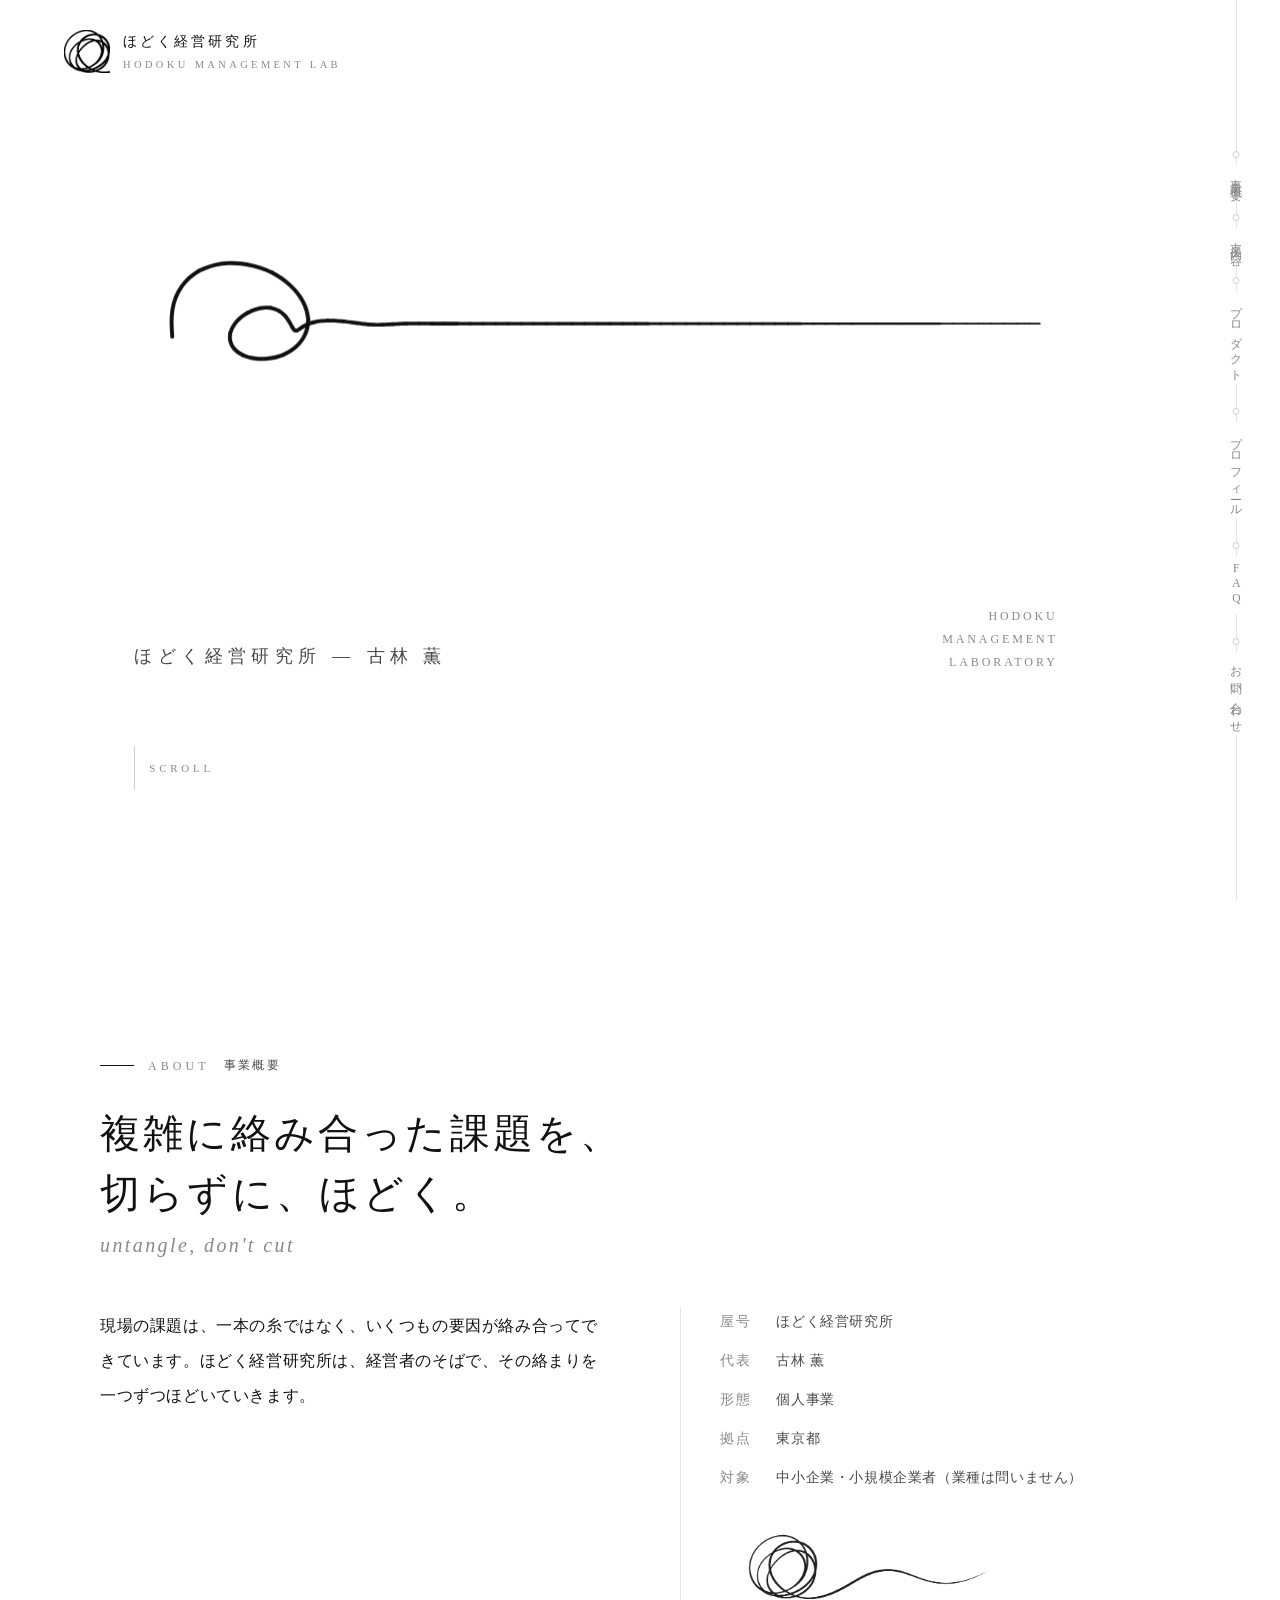
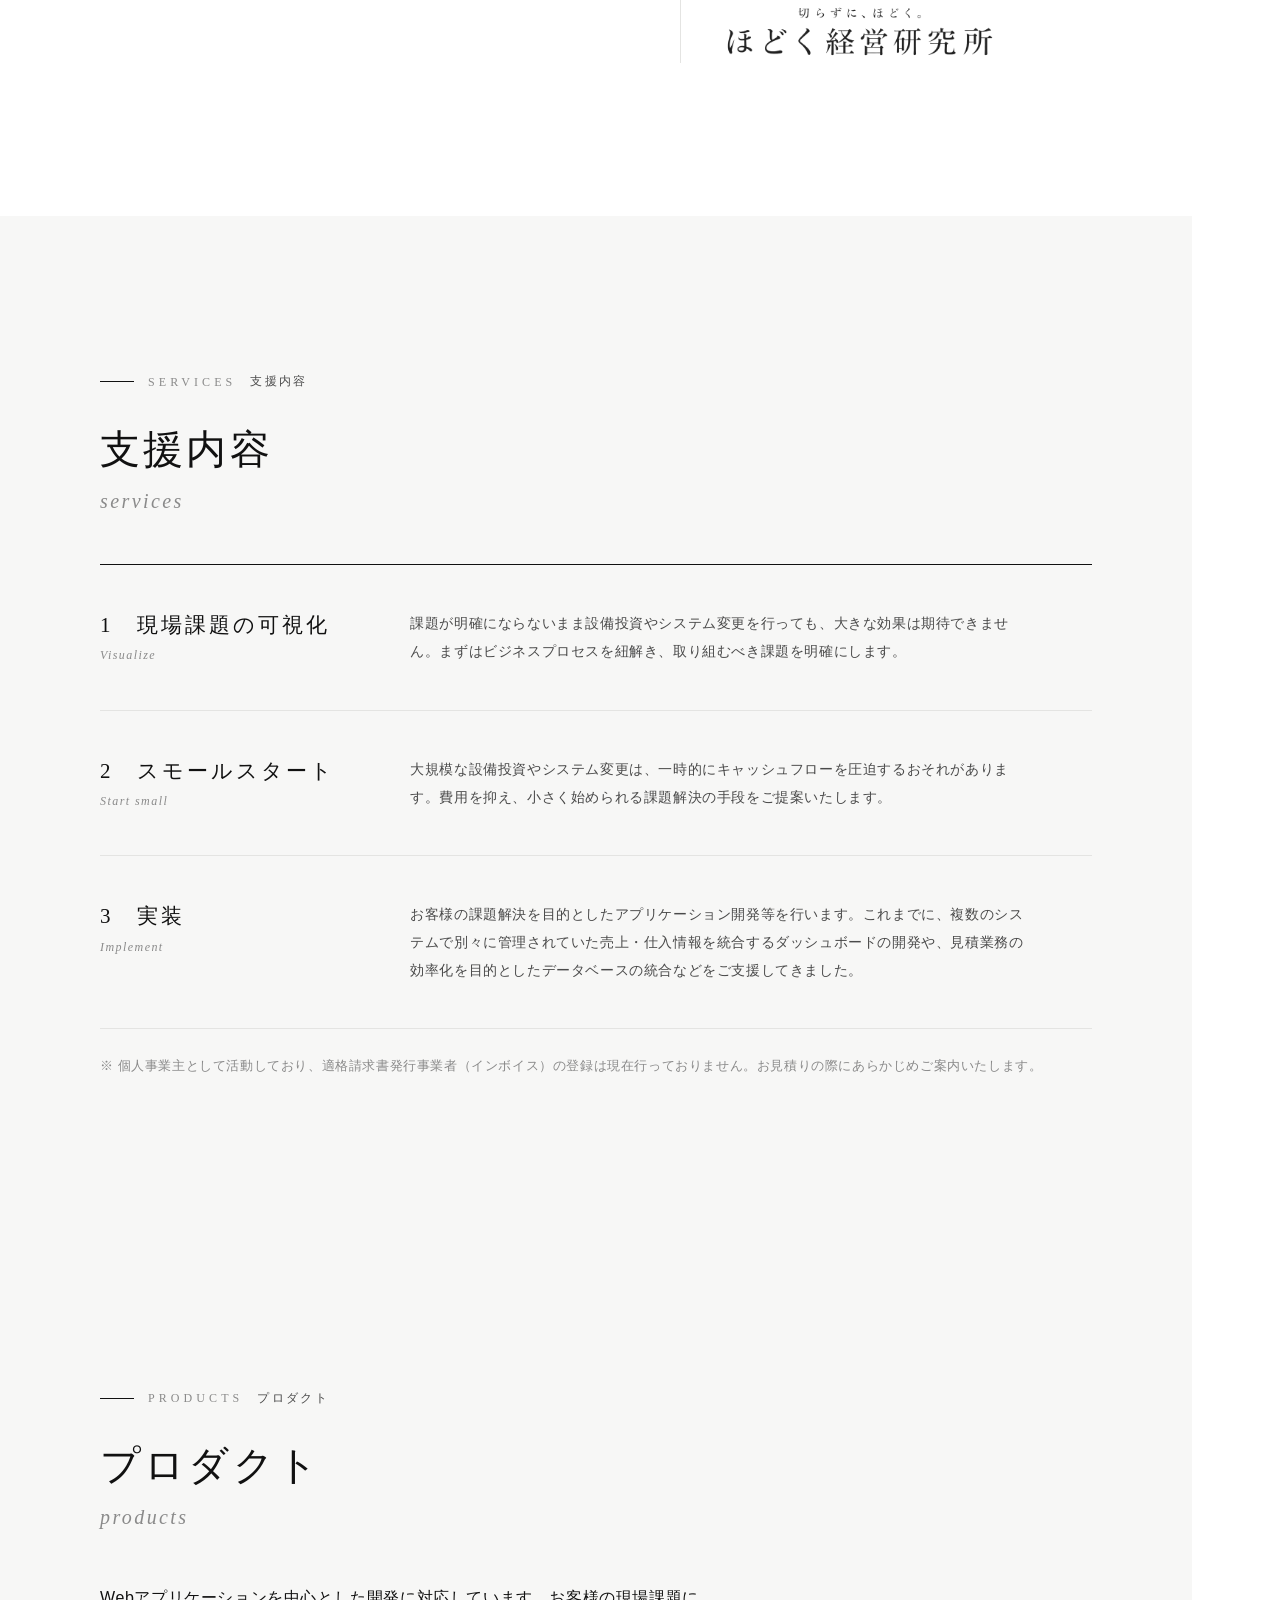
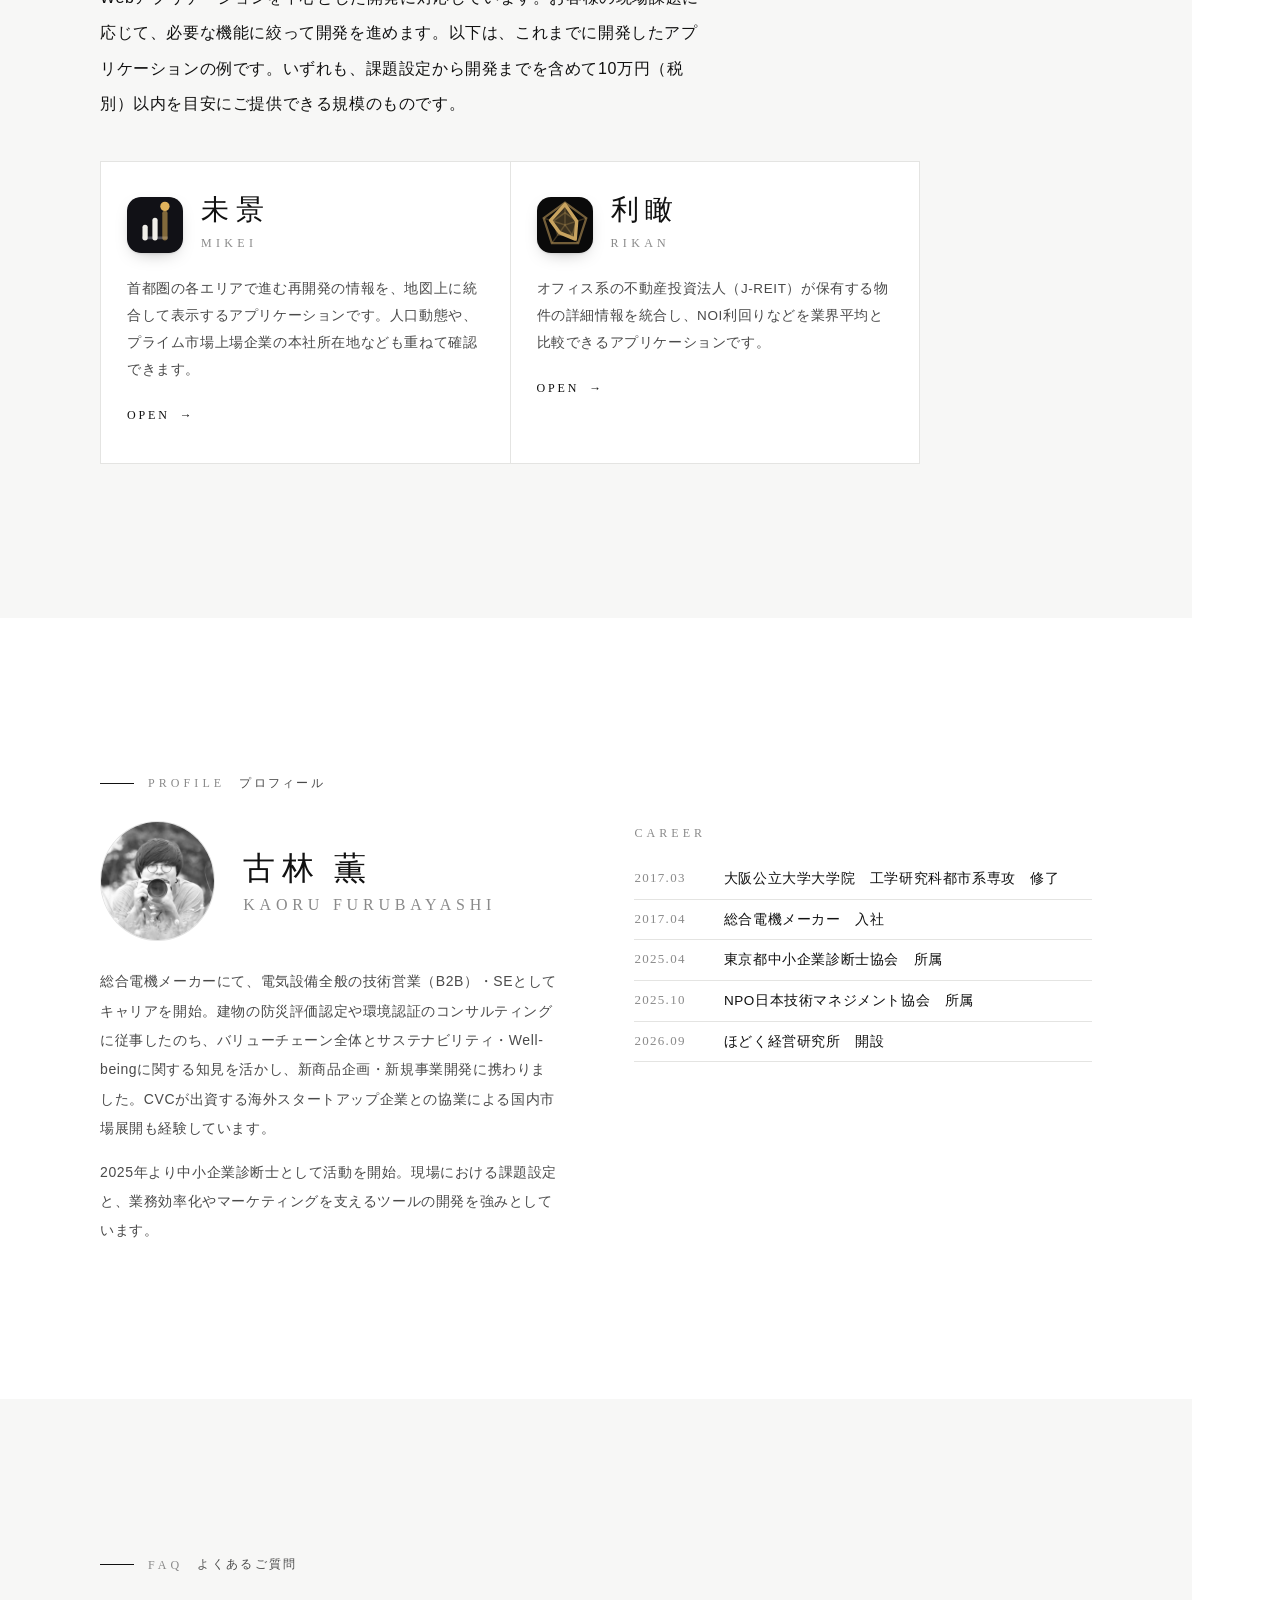
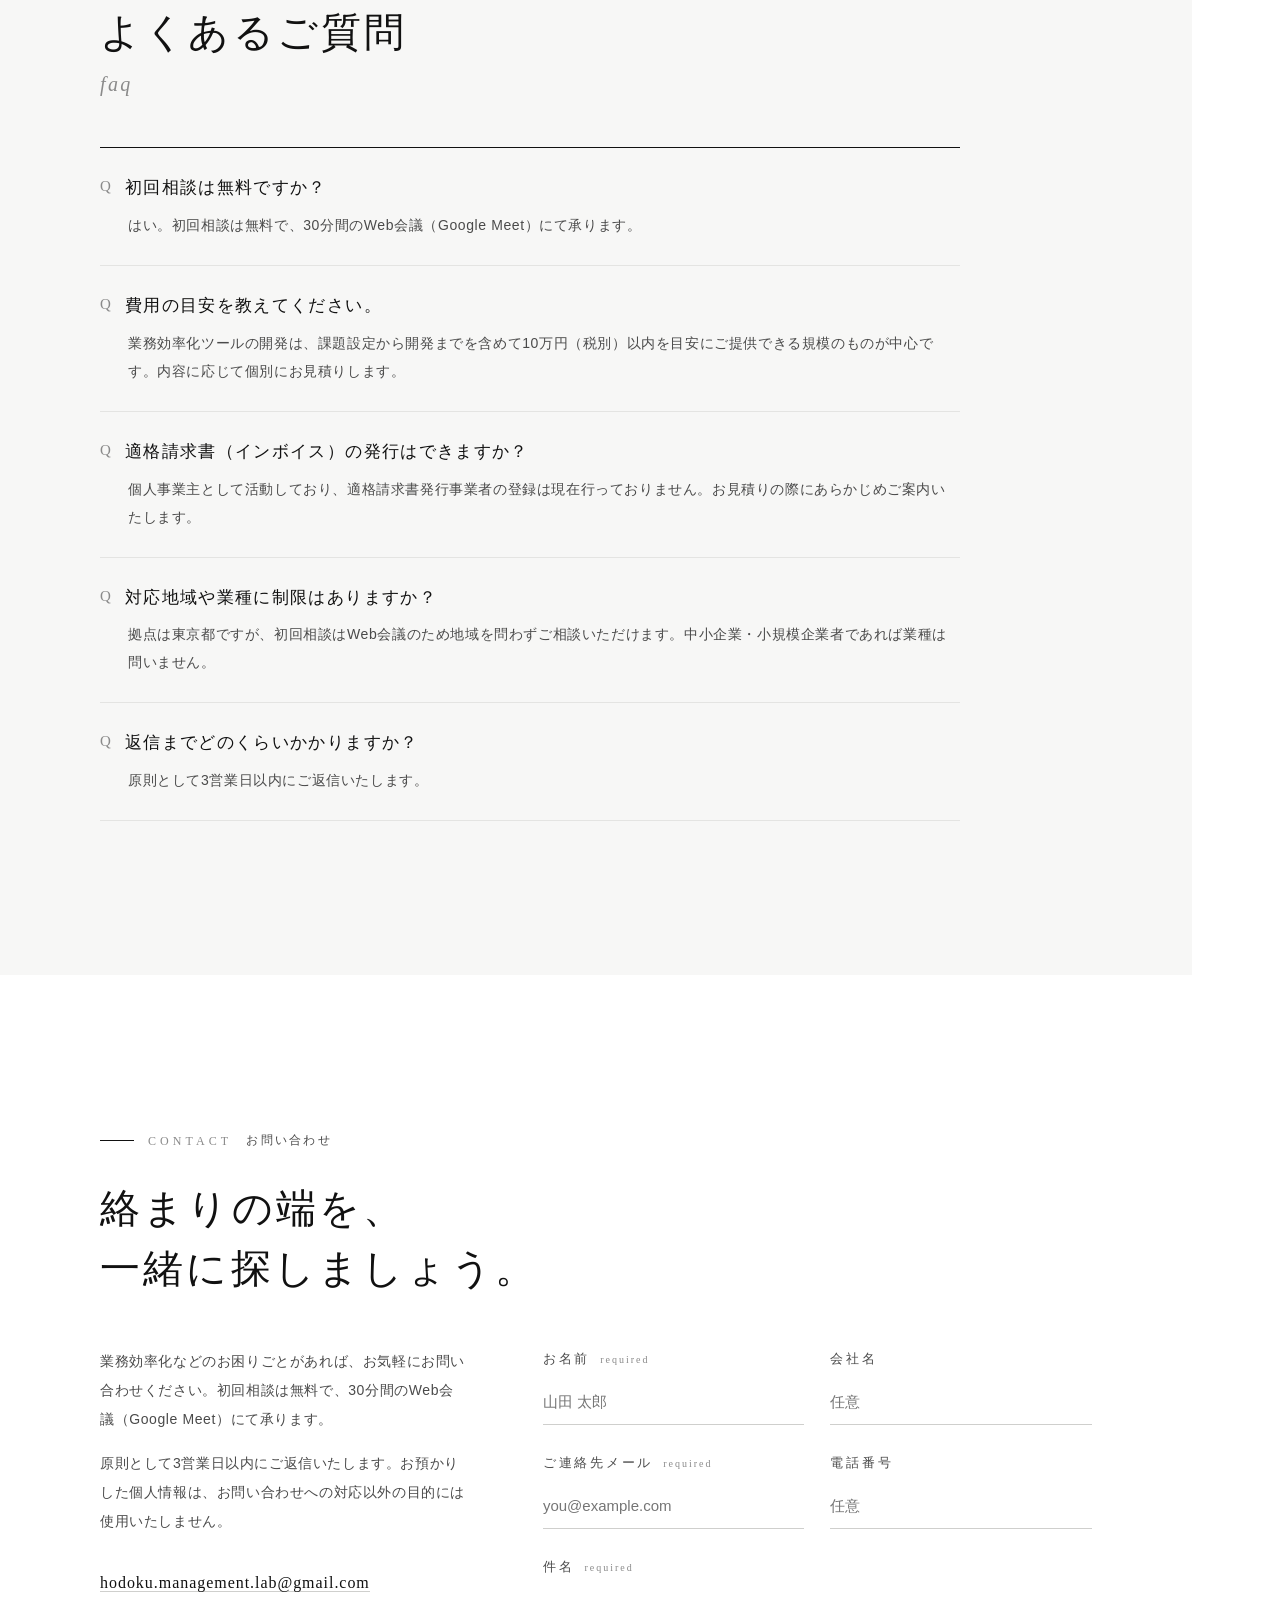
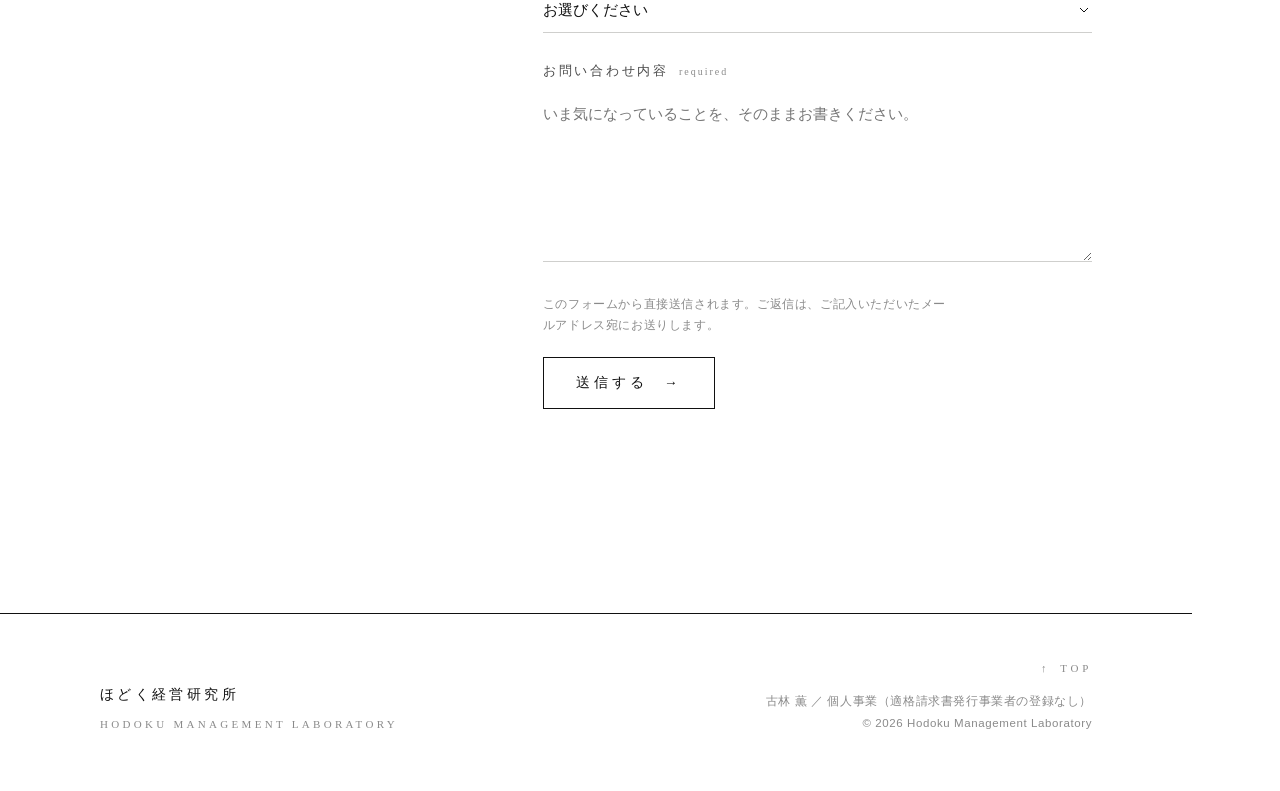
==== index.html @ 652a4b0f "Add files via upload" ====
<!DOCTYPE html>
<html lang="ja">
<head>
<meta charset="UTF-8">
<!-- ===== Security: Content Security Policy（スクリプトはハッシュで許可。JSを編集した場合は tools/csp-hash.py で再計算） ===== -->
<meta http-equiv="Content-Security-Policy" content="default-src 'none'; base-uri 'none'; object-src 'none'; form-action 'self'; script-src 'sha256-iTNAonfqLJbzblEd6dJXMLnCUb/qjxUMn/RBh0w1v24='; style-src 'self' 'unsafe-inline' https://fonts.googleapis.com; font-src https://fonts.gstatic.com; img-src 'self' data:; connect-src https://formsubmit.co; manifest-src 'self'; upgrade-insecure-requests">
<meta name="referrer" content="strict-origin-when-cross-origin">
<meta name="viewport" content="width=device-width, initial-scale=1.0, viewport-fit=cover">
<meta name="format-detection" content="telephone=no">

<!-- ===== SEO ===== -->
<title>ほどく経営研究所｜現場課題の可視化・業務効率化ツール開発（東京）</title>
<meta name="description" content="ほどく経営研究所（東京都・古林薫）は、中小企業・小規模企業者の現場課題を可視化し、費用を抑えたスモールスタートで解決する経営支援です。売上・仕入の統合ダッシュボードや見積効率化など業務効率化ツールの開発にも対応。初回相談無料（30分・Web会議）。">
<meta name="keywords" content="ほどく経営研究所,経営支援,中小企業,小規模企業者,業務効率化,現場課題,可視化,ツール開発,Webアプリケーション,ダッシュボード,スモールスタート,東京">
<meta name="author" content="古林 薫">
<meta name="robots" content="index,follow,max-snippet:-1,max-image-preview:large,max-video-preview:-1">
<!-- 公開時に YOUR-DOMAIN を実際のドメインに置き換えてください（canonical / og:url / og:image / JSON-LD の url） -->
<link rel="canonical" href="https://YOUR-DOMAIN/">
<meta name="theme-color" content="#ffffff">
<link rel="icon" type="image/png" sizes="64x64" href="[data-uri]">
<link rel="apple-touch-icon" sizes="180x180" href="apple-touch-icon.png">

<!-- Open Graph / Twitter -->
<meta property="og:type" content="website">
<meta property="og:site_name" content="ほどく経営研究所">
<meta property="og:locale" content="ja_JP">
<meta property="og:url" content="https://YOUR-DOMAIN/">
<meta property="og:title" content="ほどく経営研究所｜切らずに、ほどく。">
<meta property="og:description" content="複雑に絡み合った現場の課題を、切らずに、ほどく。現場課題の可視化から、費用を抑えた課題解決、業務効率化ツールの開発まで。初回相談無料。">
<meta property="og:image" content="https://YOUR-DOMAIN/ogp.png">
<meta property="og:image:width" content="1200">
<meta property="og:image:height" content="630">
<meta property="og:image:alt" content="ほどく経営研究所 — 切らずに、ほどく。">
<meta name="twitter:card" content="summary_large_image">
<meta name="twitter:title" content="ほどく経営研究所｜切らずに、ほどく。">
<meta name="twitter:description" content="現場課題の可視化から業務効率化ツールの開発まで。初回相談無料（30分・Web会議）。">
<meta name="twitter:image" content="https://YOUR-DOMAIN/ogp.png">

<link rel="preconnect" href="https://fonts.googleapis.com">
<link rel="preconnect" href="https://fonts.gstatic.com" crossorigin>
<link href="https://fonts.googleapis.com/css2?family=Shippori+Mincho:wght@400;500;600&family=Cormorant+Garamond:ital,wght@0,400;0,500;1,400&family=Noto+Sans+JP:wght@300;400;500&display=swap" rel="stylesheet">

<!-- ===== 構造化データ（検索エンジン・AI検索向け） ===== -->
<script type="application/ld+json">
{
  "@context": "https://schema.org",
  "@graph": [
    {
      "@type": "ProfessionalService",
      "@id": "https://YOUR-DOMAIN/#organization",
      "name": "ほどく経営研究所",
      "alternateName": "Hodoku Management Laboratory",
      "url": "https://YOUR-DOMAIN/",
      "logo": "https://YOUR-DOMAIN/ogp.png",
      "image": "https://YOUR-DOMAIN/ogp.png",
      "slogan": "切らずに、ほどく。",
      "description": "中小企業・小規模企業者の現場課題を可視化し、費用を抑えたスモールスタートで解決する経営支援。業務効率化ツール（Webアプリケーション）の開発にも対応。",
      "email": "hodoku.management.lab@gmail.com",
      "founder": { "@id": "https://YOUR-DOMAIN/#person" },
      "foundingDate": "2026-09",
      "areaServed": { "@type": "Country", "name": "JP" },
      "address": { "@type": "PostalAddress", "addressRegion": "東京都", "addressCountry": "JP" },
      "knowsAbout": ["経営支援", "業務効率化", "現場課題の可視化", "Webアプリケーション開発", "ダッシュボード開発", "スモールスタート"],
      "hasOfferCatalog": {
        "@type": "OfferCatalog",
        "name": "支援内容",
        "itemListElement": [
          { "@type": "Offer", "itemOffered": { "@type": "Service", "name": "現場課題の可視化", "description": "ビジネスプロセスを紐解き、取り組むべき課題を明確にします。" } },
          { "@type": "Offer", "itemOffered": { "@type": "Service", "name": "スモールスタート", "description": "費用を抑え、小さく始められる課題解決の手段をご提案します。" } },
          { "@type": "Offer", "itemOffered": { "@type": "Service", "name": "実装（アプリケーション開発）", "description": "売上・仕入情報の統合ダッシュボードや見積業務の効率化など、課題解決を目的としたアプリケーション開発。" } },
          { "@type": "Offer", "name": "初回相談（無料）", "price": "0", "priceCurrency": "JPY", "description": "30分間のWeb会議（Google Meet）" }
        ]
      },
      "contactPoint": { "@type": "ContactPoint", "contactType": "customer support", "email": "hodoku.management.lab@gmail.com", "availableLanguage": "ja" }
    },
    {
      "@type": "Person",
      "@id": "https://YOUR-DOMAIN/#person",
      "name": "古林 薫",
      "alternateName": "Kaoru Furubayashi",
      "jobTitle": "中小企業診断士",
      "worksFor": { "@id": "https://YOUR-DOMAIN/#organization" },
      "affiliation": [
        { "@type": "Organization", "name": "東京都中小企業診断士協会" },
        { "@type": "Organization", "name": "NPO日本技術マネジメント協会" }
      ],
      "knowsAbout": ["中小企業診断", "業務効率化", "Webアプリケーション開発", "新規事業開発", "サステナビリティ"]
    },
    {
      "@type": "WebSite",
      "@id": "https://YOUR-DOMAIN/#website",
      "url": "https://YOUR-DOMAIN/",
      "name": "ほどく経営研究所",
      "inLanguage": "ja",
      "publisher": { "@id": "https://YOUR-DOMAIN/#organization" }
    },
    {
      "@type": "WebPage",
      "@id": "https://YOUR-DOMAIN/#webpage",
      "url": "https://YOUR-DOMAIN/",
      "name": "ほどく経営研究所｜現場課題の可視化・業務効率化ツール開発",
      "isPartOf": { "@id": "https://YOUR-DOMAIN/#website" },
      "about": { "@id": "https://YOUR-DOMAIN/#organization" },
      "inLanguage": "ja"
    },
    {
      "@type": "ItemList",
      "name": "プロダクト",
      "itemListElement": [
        { "@type": "ListItem", "position": 1, "item": { "@type": "SoftwareApplication", "name": "未景（MIKEI）", "url": "https://mikei.kaoru-furubayashi.com/", "applicationCategory": "BusinessApplication", "operatingSystem": "Web", "description": "首都圏の再開発情報を地図上に統合して表示するアプリケーション。" } },
        { "@type": "ListItem", "position": 2, "item": { "@type": "SoftwareApplication", "name": "利瞰（RIKAN）", "url": "https://rikan.kaoru-furubayashi.com/", "applicationCategory": "BusinessApplication", "operatingSystem": "Web", "description": "オフィス系J-REITの物件情報を統合し、NOI利回りなどを業界平均と比較できるアプリケーション。" } }
      ]
    },
    {
      "@type": "FAQPage",
      "mainEntity": [
        { "@type": "Question", "name": "初回相談は無料ですか？", "acceptedAnswer": { "@type": "Answer", "text": "はい。初回相談は無料で、30分間のWeb会議（Google Meet）にて承ります。" } },
        { "@type": "Question", "name": "費用の目安を教えてください。", "acceptedAnswer": { "@type": "Answer", "text": "業務効率化ツールの開発は、課題設定から開発までを含めて10万円（税別）以内を目安にご提供できる規模のものが中心です。内容に応じて個別にお見積りします。" } },
        { "@type": "Question", "name": "適格請求書（インボイス）の発行はできますか？", "acceptedAnswer": { "@type": "Answer", "text": "個人事業主として活動しており、適格請求書発行事業者の登録は現在行っておりません。お見積りの際にあらかじめご案内いたします。" } },
        { "@type": "Question", "name": "対応地域や業種に制限はありますか？", "acceptedAnswer": { "@type": "Answer", "text": "拠点は東京都ですが、初回相談はWeb会議のため地域を問わずご相談いただけます。中小企業・小規模企業者であれば業種は問いません。" } },
        { "@type": "Question", "name": "返信までどのくらいかかりますか？", "acceptedAnswer": { "@type": "Answer", "text": "原則として3営業日以内にご返信いたします。" } }
      ]
    }
  ]
}
</script>

<style>
/* ============================================================
   TOKENS
   ============================================================ */
:root{
  --paper:#ffffff;
  --paper-2:#f7f7f6;
  --ink:#111111;
  --ink-2:#4a4a4a;
  --ink-3:#8a8a8a;
  --rule:#e4e4e2;
  --rule-2:#cfcfcd;

  --f-display:"Shippori Mincho","Hiragino Mincho ProN","Yu Mincho","Noto Serif JP","Noto Serif CJK JP",serif;
  --f-latin:"Cormorant Garamond","Shippori Mincho","Noto Serif JP",serif;
  --f-body:"Noto Sans JP","Hiragino Kaku Gothic ProN","Yu Gothic","Noto Sans CJK JP",sans-serif;

  --w-content:1120px;
  --pad:clamp(20px,5vw,72px);
  --nav-w:88px;
  --ease:cubic-bezier(.22,1,.36,1);
}
*{box-sizing:border-box;margin:0;padding:0}
html{scroll-behavior:smooth;-webkit-text-size-adjust:100%}
@media (prefers-reduced-motion:reduce){html{scroll-behavior:auto}}
body{
  background:var(--paper);color:var(--ink);
  font-family:var(--f-body);font-weight:300;
  font-size:15px;line-height:2;letter-spacing:.04em;
  font-feature-settings:"palt";
  overflow-x:hidden;
}
img{max-width:100%;display:block}
a{color:inherit;text-decoration:none}
::selection{background:var(--ink);color:var(--paper)}
:focus-visible{outline:1.5px solid var(--ink);outline-offset:4px}

/* ============================================================
   BRAND (top-left, fixed)
   ============================================================ */
.brand{
  position:fixed;top:28px;left:var(--pad);z-index:50;
  display:flex;align-items:center;gap:13px;
}
.brand__mark{width:46px;height:auto;flex:0 0 auto;position:relative;z-index:1}
/* keeps the fixed mark legible when body text scrolls beneath it */
.brand::before{
  content:"";position:absolute;left:-10px;top:50%;width:66px;height:66px;border-radius:50%;
  transform:translateY(-50%);background:radial-gradient(circle,rgba(255,255,255,.96) 55%,rgba(255,255,255,0) 78%);
  opacity:0;transition:opacity .4s var(--ease);pointer-events:none;
}
.brand.is-compact::before{opacity:1}
@media (max-width:860px){.brand__mark{width:38px}.brand::before{width:56px;height:56px;left:-9px}}
.brand__name{
  font-family:var(--f-display);font-weight:500;font-size:14px;letter-spacing:.22em;
}
.brand__name{transition:opacity .5s var(--ease),transform .5s var(--ease)}
.brand.is-compact .brand__name{opacity:0;transform:translateX(-6px);pointer-events:none}
.brand__sub{
  display:block;font-family:var(--f-latin);font-size:10.5px;letter-spacing:.32em;
  color:var(--ink-3);margin-top:-2px;text-transform:uppercase;
}

/* ============================================================
   INDEX / 目次  — the thread runs down the right edge
   ============================================================ */
.index{
  position:fixed;right:0;top:0;height:100vh;width:var(--nav-w);
  z-index:40;display:flex;flex-direction:column;justify-content:center;align-items:center;
}
.index__thread{
  position:absolute;top:0;bottom:0;left:50%;width:1px;background:var(--rule);
}
.index__thread::after{
  content:"";position:absolute;top:0;left:0;width:100%;height:100%;
  background:var(--ink);transform-origin:top;transform:scaleY(var(--progress,0));
  transition:transform .15s linear;
}
.index__list{list-style:none;position:relative;display:flex;flex-direction:column;gap:38px;align-items:center}
.index__item a{
  position:relative;display:block;padding:6px 0;
  writing-mode:vertical-rl;text-orientation:upright;line-height:1.1;
  font-feature-settings:normal;
  font-family:var(--f-display);font-size:11.5px;letter-spacing:.28em;color:var(--ink-3);
  transition:color .35s var(--ease),transform .35s var(--ease);
  background:var(--paper);
}
.index__item a::before{
  content:"";position:absolute;left:50%;top:-14px;width:5px;height:5px;border-radius:50%;
  border:1px solid var(--rule-2);background:var(--paper);transform:translateX(-50%);
  transition:background .35s,border-color .35s,transform .35s var(--ease);
}
.index__item a:hover,.index__item.is-active a{color:var(--ink)}
.index__item.is-active a::before{background:var(--ink);border-color:var(--ink);transform:translateX(-50%) scale(1.25)}

/* ============================================================
   LAYOUT
   ============================================================ */
.page{padding-right:var(--nav-w)}
.wrap{max-width:var(--w-content);margin:0 auto;padding:0 var(--pad)}
section{position:relative}
.sec{padding:clamp(88px,12vw,160px) 0}
.sec--tint{background:var(--paper-2)}

.eyebrow{
  display:flex;align-items:center;gap:14px;
  font-family:var(--f-latin);font-size:12px;letter-spacing:.34em;text-transform:uppercase;color:var(--ink-3);
  margin-bottom:26px;
}
.eyebrow::before{content:"";width:34px;height:1px;background:var(--ink)}
.eyebrow em{font-style:normal;font-family:var(--f-display);font-size:11.5px;letter-spacing:.2em;color:var(--ink-2)}

h2.title{
  font-family:var(--f-display);font-weight:500;
  font-size:clamp(26px,3.4vw,40px);line-height:1.5;letter-spacing:.08em;
  margin-bottom:clamp(28px,4vw,48px);
}
h2.title small{
  display:block;font-family:var(--f-latin);font-weight:400;font-style:italic;
  font-size:.5em;letter-spacing:.12em;color:var(--ink-3);margin-top:6px;
}
.lead{font-size:16px;line-height:2.2;max-width:38em}
.lead + .lead{margin-top:1.2em}
.lead--gap{margin-bottom:40px}

/* scroll reveal */
.rv{opacity:0;transform:translateY(22px);transition:opacity 1s var(--ease),transform 1s var(--ease)}
.rv.is-in{opacity:1;transform:none}
.rv[data-delay="1"]{transition-delay:.12s}
.rv[data-delay="2"]{transition-delay:.24s}
.rv[data-delay="3"]{transition-delay:.36s}
@media (prefers-reduced-motion:reduce){.rv{opacity:1;transform:none;transition:none}}

/* ============================================================
   HERO
   ============================================================ */
.hero{
  min-height:100svh;display:flex;flex-direction:column;justify-content:center;
  padding:110px 0 60px;overflow:hidden;
}
.hero__canvas-wrap{
  position:relative;width:100%;aspect-ratio:16/6;max-height:52vh;cursor:pointer;
}
.hero__canvas{width:100%;height:100%;display:block}
.hero__hint{
  position:absolute;right:0;bottom:-6px;
  font-family:var(--f-latin);font-size:11px;letter-spacing:.3em;text-transform:uppercase;color:var(--ink-3);
  opacity:0;transition:opacity .8s;
}
.hero__canvas-wrap.is-done .hero__hint{opacity:1}
.hero__copy{
  display:grid;grid-template-columns:1fr auto;align-items:end;gap:24px;
  margin-top:clamp(20px,4vw,48px);
}
.hero__tag{
  font-family:var(--f-display);font-weight:500;
  font-size:clamp(28px,5.2vw,64px);letter-spacing:.34em;line-height:1.3;
  white-space:nowrap;
}
.hero__h1{display:block;font-weight:500}
.hero__tag{display:block}
.hero__tag > span{display:inline-block;opacity:0;transform:translateY(.4em);transition:opacity .9s var(--ease),transform .9s var(--ease)}
.hero__tag.is-in > span{opacity:1;transform:none}
.hero__name{
  font-family:var(--f-display);font-size:clamp(14px,1.6vw,18px);letter-spacing:.3em;color:var(--ink-2);
  margin-top:10px;display:flex;flex-wrap:wrap;gap:0 .6em;
}
.hero__name span{white-space:nowrap}
@media (max-width:480px){.hero__name .hero__dash{display:none}.hero__name{letter-spacing:.22em}}
.hero__meta{
  text-align:right;font-family:var(--f-latin);font-size:12px;letter-spacing:.24em;line-height:1.9;color:var(--ink-3);text-transform:uppercase;
}
.hero__scroll{
  margin-top:clamp(40px,6vw,72px);display:inline-flex;align-items:center;gap:14px;
  font-family:var(--f-latin);font-size:11px;letter-spacing:.34em;text-transform:uppercase;color:var(--ink-3);
}
.hero__scroll i{display:block;width:1px;height:44px;background:var(--rule-2);position:relative;overflow:hidden}
.hero__scroll i::after{content:"";position:absolute;left:0;top:-100%;width:100%;height:100%;background:var(--ink);animation:drop 2.2s var(--ease) infinite}
@keyframes drop{0%{top:-100%}60%{top:100%}100%{top:100%}}
@media (prefers-reduced-motion:reduce){.hero__scroll i::after{animation:none}}

/* ============================================================
   ABOUT
   ============================================================ */
.about{display:grid;grid-template-columns:minmax(0,1.1fr) minmax(0,.9fr);gap:clamp(40px,6vw,96px);align-items:start}
.about__aside{border-left:1px solid var(--rule);padding-left:clamp(24px,3vw,40px)}
.about__aside dl{display:grid;grid-template-columns:auto 1fr;gap:12px 24px;font-size:13.5px}
.about__aside dt{font-family:var(--f-display);letter-spacing:.18em;color:var(--ink-3);white-space:nowrap}
.about__aside dd{color:var(--ink-2)}
.about__logo{margin-top:36px;max-width:280px;opacity:.9}

.words{margin-top:clamp(56px,7vw,96px);display:grid;grid-template-columns:repeat(3,1fr);gap:1px;background:var(--rule)}
.word{background:var(--paper);padding:34px 28px}
.word b{
  display:block;font-family:var(--f-display);font-weight:500;font-size:22px;letter-spacing:.2em;margin-bottom:10px;
}
.word i{display:block;font-family:var(--f-latin);font-style:italic;font-size:12px;letter-spacing:.14em;color:var(--ink-3);margin-bottom:14px}
.word p{font-size:13.5px;line-height:1.95;color:var(--ink-2)}

/* ============================================================
   SERVICES
   ============================================================ */
.services{border-top:1px solid var(--ink)}
.service{
  display:grid;grid-template-columns:minmax(160px,.38fr) minmax(0,1fr);gap:clamp(20px,4vw,64px);
  padding:clamp(28px,3.6vw,44px) 0;border-bottom:1px solid var(--rule);
  align-items:start;
}
.service__k{font-family:var(--f-display);font-weight:500;font-size:clamp(17px,1.8vw,21px);letter-spacing:.14em;line-height:1.6}
.service__k small{display:block;font-family:var(--f-latin);font-style:italic;font-weight:400;font-size:12px;letter-spacing:.12em;color:var(--ink-3);margin-top:4px}
.service__d{font-size:14px;line-height:2;color:var(--ink-2);max-width:44em}
.service__d ul{list-style:none;margin-top:10px;display:flex;flex-wrap:wrap;gap:6px 14px}
.service__d li{font-size:12.5px;color:var(--ink-3);letter-spacing:.06em}
.service__d li::before{content:"—";margin-right:6px}
.service__n{
  font-family:var(--f-latin);font-size:13px;letter-spacing:.2em;color:var(--ink-3);
  writing-mode:vertical-rl;padding-top:4px;
}
.note{font-size:12.5px;color:var(--ink-3);line-height:1.9;margin-top:26px}

/* ============================================================
   PRODUCTS
   ============================================================ */
.products{display:grid;grid-template-columns:repeat(auto-fit,minmax(280px,1fr));gap:1px;background:var(--rule);border:1px solid var(--rule);max-width:820px}
.product{
  position:relative;background:var(--paper);padding:30px 26px 34px;
  transition:background .5s var(--ease);
}
.product:hover{background:var(--paper-2)}
.product__tags{display:flex;gap:8px;margin-bottom:22px}
.product__tags span{font-size:10.5px;letter-spacing:.14em;border:1px solid var(--rule-2);padding:2px 8px;color:var(--ink-3)}
.product__head{display:flex;align-items:center;gap:18px;margin:4px 0 20px}
.product__icon{
  flex:0 0 auto;width:56px;height:56px;border-radius:14px;overflow:hidden;display:block;
  box-shadow:0 1px 2px rgba(0,0,0,.08),0 6px 18px -8px rgba(0,0,0,.35);
  transition:transform .5s var(--ease),box-shadow .5s var(--ease);
}
.product__icon-svg{width:100%;height:100%;display:block}
.product:hover .product__icon{transform:translateY(-2px);box-shadow:0 2px 3px rgba(0,0,0,.08),0 12px 24px -10px rgba(0,0,0,.4)}
.product__kanji{font-family:var(--f-display);font-weight:500;font-size:28px;letter-spacing:.24em;line-height:1}
.product__latin{font-family:var(--f-latin);font-size:12px;letter-spacing:.36em;text-transform:uppercase;color:var(--ink-3);margin-top:7px}
.product__p{font-size:13.5px;line-height:2;color:var(--ink-2);min-height:5.8em;max-width:34em}
.product__link{
  display:inline-flex;align-items:center;gap:10px;margin-top:20px;
  font-family:var(--f-latin);font-size:12px;letter-spacing:.24em;text-transform:uppercase;
}
.product__link::after{content:"→";transition:transform .4s var(--ease)}
.product:hover .product__link::after{transform:translateX(6px)}

/* ============================================================
   PROFILE
   ============================================================ */
.profile{display:grid;grid-template-columns:minmax(0,1fr) minmax(0,1fr);gap:clamp(40px,6vw,96px)}
.profile__head{display:flex;align-items:center;gap:clamp(18px,2.4vw,28px)}
.profile__photo{
  width:clamp(84px,9vw,120px);aspect-ratio:1;flex:0 0 auto;
  border-radius:50%;object-fit:cover;object-position:center 42%;
  filter:grayscale(1);border:1px solid var(--rule);background:var(--paper-2);
}
.profile__name{font-family:var(--f-display);font-weight:500;font-size:clamp(24px,3vw,32px);letter-spacing:.2em;line-height:1.4}
.profile__name small{display:block;font-family:var(--f-latin);font-size:.5em;letter-spacing:.3em;color:var(--ink-3);text-transform:uppercase;margin-top:4px}
.profile__bio{margin-top:26px;font-size:14px;line-height:2.1;color:var(--ink-2);max-width:36em}
.profile__bio p + p{margin-top:1em}
.creds .creds__h{font-family:var(--f-latin);font-size:12px;letter-spacing:.34em;text-transform:uppercase;color:var(--ink-3);margin-bottom:14px;font-weight:400}
.creds ul{list-style:none}
.creds li{font-size:13.5px;line-height:1.9;padding:7px 0;border-bottom:1px solid var(--rule);display:flex;gap:18px}
.creds li time{font-family:var(--f-latin);font-size:13px;letter-spacing:.1em;color:var(--ink-3);min-width:5.5em}
.profile__ext{margin-top:28px;font-size:12.5px;color:var(--ink-3)}
.profile__ext a{border-bottom:1px solid var(--rule-2);transition:border-color .3s}
.profile__ext a:hover{border-color:var(--ink)}

/* ============================================================
   FAQ
   ============================================================ */
.faq{border-top:1px solid var(--ink);max-width:860px}
.faq__item{display:grid;grid-template-columns:minmax(0,1fr);gap:8px;padding:26px 0;border-bottom:1px solid var(--rule)}
.faq__item dt{font-family:var(--f-display);font-weight:500;font-size:17px;letter-spacing:.08em;line-height:1.7;display:flex;gap:14px}
.faq__item dt::before{content:"Q";font-family:var(--f-latin);font-size:15px;color:var(--ink-3);letter-spacing:0;flex:0 0 auto}
.faq__item dd{font-size:14px;line-height:2;color:var(--ink-2);padding-left:calc(14px + 1em)}

/* ============================================================
   CONTACT
   ============================================================ */
.contact{display:grid;grid-template-columns:minmax(0,.8fr) minmax(0,1.2fr);gap:clamp(40px,6vw,96px)}
.contact__p{font-size:14px;line-height:2.1;color:var(--ink-2)}
.contact__p + .contact__p{margin-top:1em}
.contact__mail{margin-top:30px;font-family:var(--f-latin);font-size:16px;letter-spacing:.06em}
.contact__mail a{border-bottom:1px solid var(--rule-2)}
.contact__mail a:hover{border-color:var(--ink)}

.form{display:grid;gap:26px}
.field{position:relative;display:grid;gap:8px}
.field label{
  font-family:var(--f-display);font-size:12.5px;letter-spacing:.22em;color:var(--ink-2);display:flex;gap:10px;align-items:baseline;
}
.field label .req{font-family:var(--f-latin);font-size:10px;letter-spacing:.2em;color:var(--ink-3)}
.field input,.field textarea,.field select{
  width:100%;appearance:none;border:0;border-bottom:1px solid var(--rule-2);border-radius:0;
  background:transparent;padding:10px 0;font-family:var(--f-body);font-size:15px;color:var(--ink);
  transition:border-color .35s;line-height:1.6;
}
.field textarea{min-height:170px;resize:vertical}
.field input:focus,.field textarea:focus,.field select:focus{outline:none;border-color:var(--ink)}
.field select{background-image:url("data:image/svg+xml,%3Csvg xmlns='http://www.w3.org/2000/svg' width='12' height='12' viewBox='0 0 12 12'%3E%3Cpath d='M2 4l4 4 4-4' fill='none' stroke='%23111' stroke-width='1'/%3E%3C/svg%3E");background-repeat:no-repeat;background-position:right 2px center;padding-right:24px}
.form__row{display:grid;grid-template-columns:1fr 1fr;gap:26px}
.form__foot{display:flex;align-items:center;justify-content:space-between;gap:20px;flex-wrap:wrap;margin-top:6px}
.form__note{font-size:12px;color:var(--ink-3);line-height:1.8;max-width:34em}
.btn{
  position:relative;display:inline-flex;align-items:center;gap:16px;
  padding:16px 32px;border:1px solid var(--ink);background:var(--paper);color:var(--ink);cursor:pointer;
  font-family:var(--f-display);font-size:13.5px;letter-spacing:.3em;
  transition:color .45s var(--ease);overflow:hidden;
}
.btn::before{content:"";position:absolute;inset:0;background:var(--ink);transform:scaleX(0);transform-origin:left;transition:transform .5s var(--ease);z-index:0}
.btn span{position:relative;z-index:1}
.btn:hover{color:var(--paper)}
.btn:hover::before{transform:scaleX(1)}
.btn[disabled]{opacity:.5;cursor:default}
.form__status{font-size:13px;line-height:1.9;color:var(--ink-2);min-height:1.9em}
.form__status.is-error{color:#9a2a2a}
.form__alt{margin-top:8px;padding-top:22px;border-top:1px solid var(--rule)}
.form__alt p{font-size:12.5px;color:var(--ink-3);line-height:1.9;margin-bottom:14px}
.form__alt-btns{display:flex;flex-wrap:wrap;gap:10px}
.btn--s{padding:11px 18px;font-size:12px;letter-spacing:.2em}
.honey{position:absolute;left:-9999px;opacity:0;height:0;width:0}

/* ============================================================
   FOOTER
   ============================================================ */
.footer{border-top:1px solid var(--ink);padding:44px 0 56px}
.footer__in{display:flex;justify-content:space-between;align-items:flex-end;gap:24px;flex-wrap:wrap}
.footer__brand{font-family:var(--f-display);font-size:14px;letter-spacing:.24em}
.footer__brand small{display:block;font-family:var(--f-latin);font-size:11px;letter-spacing:.3em;color:var(--ink-3);margin-top:4px;text-transform:uppercase}
.footer__meta{font-size:11.5px;color:var(--ink-3);line-height:1.9;text-align:right}
.footer__top{font-family:var(--f-latin);font-size:11px;letter-spacing:.34em;text-transform:uppercase;display:inline-flex;gap:10px;align-items:center;margin-bottom:12px}
.footer__top::before{content:"↑"}

/* ============================================================
   RESPONSIVE
   ============================================================ */
@media (max-width:1080px){
  .words{grid-template-columns:1fr}
}
@media (max-width:860px){
  :root{--nav-w:0px}
  .page{padding-right:0;padding-bottom:64px}
  .brand{top:18px}
  .brand__name{font-size:13px}
  /* index becomes a bottom bar on mobile */
  .index{
    top:auto;bottom:0;height:auto;width:100%;
    flex-direction:row;justify-content:flex-start;align-items:stretch;
    background:rgba(255,255,255,.92);backdrop-filter:blur(10px);-webkit-backdrop-filter:blur(10px);
    border-top:1px solid var(--rule);
  }
  .index__thread{top:0;bottom:auto;left:0;width:100%;height:1px}
  .index__thread::after{transform-origin:left;transform:scaleX(var(--progress,0))}
  .index__list{flex-direction:row;gap:0;width:100%;overflow-x:auto;scrollbar-width:none;padding:0 6px}
  .index__list::-webkit-scrollbar{display:none}
  .index::after{content:"";position:absolute;right:0;top:1px;bottom:0;width:36px;pointer-events:none;
    background:linear-gradient(90deg,rgba(255,255,255,0),rgba(255,255,255,.95))}
  .index__item{flex:1 0 auto}
  .index__item a{writing-mode:horizontal-tb;padding:16px 14px 14px;font-size:11px;letter-spacing:.14em;white-space:nowrap;background:transparent}
  .index__item a::before{top:auto;bottom:6px;left:50%}

  .hero{padding-top:96px}
  .hero__canvas-wrap{aspect-ratio:16/8;max-height:none}
  .hero__copy{grid-template-columns:1fr}
  .hero__tag{white-space:normal;letter-spacing:.24em}
  .hero__meta{text-align:left}
  .about,.profile,.contact{grid-template-columns:1fr}
  .about__aside{border-left:0;padding-left:0;border-top:1px solid var(--rule);padding-top:28px}
  .service{grid-template-columns:1fr;gap:10px}
  .service__n{writing-mode:horizontal-tb;order:-1}
  .form__row{grid-template-columns:1fr}
  .footer__meta{text-align:left}
}
@media (max-width:480px){
  .hero__tag{font-size:clamp(26px,8.4vw,34px)}
}
</style>
</head>
<body>

<!-- ===================== BRAND ===================== -->
<header>
<a class="brand" href="#top" aria-label="ほどく経営研究所 トップへ">
  <img class="brand__mark" src="[data-uri]" alt="" aria-hidden="true">
  <span class="brand__name">ほどく経営研究所<span class="brand__sub">Hodoku Management Lab</span></span>
</a>

<!-- ===================== INDEX / 目次 ===================== -->
<nav class="index" aria-label="目次">
  <div class="index__thread" aria-hidden="true"></div>
  <ul class="index__list">
    <li class="index__item" data-target="about"><a href="#about">事業概要</a></li>
    <li class="index__item" data-target="services"><a href="#services">支援内容</a></li>
    <li class="index__item" data-target="products"><a href="#products">プロダクト</a></li>
    <li class="index__item" data-target="profile"><a href="#profile">プロフィール</a></li>
    <li class="index__item" data-target="faq"><a href="#faq">FAQ</a></li>
    <li class="index__item" data-target="contact"><a href="#contact">お問い合わせ</a></li>
  </ul>
</nav>
</header>

<main class="page" id="top">

<!-- ===================== HERO ===================== -->
<section class="hero" aria-label="トップ">
  <div class="wrap">
    <div class="hero__canvas-wrap" id="thread" role="img" aria-label="絡み合った糸が、切らずにほどけて一本の線になるアニメーション" title="タップ／クリックでもう一度ほどく">
      <canvas class="hero__canvas" id="threadCanvas"></canvas>
      <span class="hero__hint">tap to tangle again</span>
    </div>
    <div class="hero__copy">
      <div>
        <h1 class="hero__h1">
          <span class="hero__tag" id="heroTag"><span>切</span><span>ら</span><span>ず</span><span>に</span><span>、</span><span>ほ</span><span>ど</span><span>く</span><span>。</span></span>
          <span class="hero__name"><span>ほどく経営研究所</span><span class="hero__dash" aria-hidden="true">—</span><span>古林 薫</span></span>
        </h1>
      </div>
      <p class="hero__meta">Hodoku<br>Management<br>Laboratory</p>
    </div>
    <a class="hero__scroll" href="#about"><i></i>Scroll</a>
  </div>
</section>

<!-- ===================== ABOUT ===================== -->
<section class="sec" id="about" aria-labelledby="h-about">
  <div class="wrap">
    <p class="eyebrow rv">About <em>事業概要</em></p>
    <h2 class="title rv" data-delay="1" id="h-about">複雑に絡み合った課題を、<br>切らずに、ほどく。<small>untangle, don't cut</small></h2>
    <div class="about">
      <div>
        <p class="lead rv" data-delay="2">現場の課題は、一本の糸ではなく、いくつもの要因が絡み合ってできています。ほどく経営研究所は、経営者のそばで、その絡まりを一つずつほどいていきます。</p>
      </div>
      <aside class="about__aside rv" data-delay="3">
        <dl>
          <dt>屋号</dt><dd>ほどく経営研究所</dd>
          <dt>代表</dt><dd>古林 薫</dd>
          <dt>形態</dt><dd>個人事業</dd>
          <dt>拠点</dt><dd>東京都</dd>
          <dt>対象</dt><dd>中小企業・小規模企業者（業種は問いません）</dd>
        </dl>
        <img class="about__logo" src="[data-uri]" alt="ほどく経営研究所 ロゴ — 切らずに、ほどく。" loading="lazy" decoding="async">
      </aside>
    </div>
  </div>
</section>

<!-- ===================== SERVICES ===================== -->
<section class="sec sec--tint" id="services" aria-labelledby="h-services">
  <div class="wrap">
    <p class="eyebrow rv">Services <em>支援内容</em></p>
    <h2 class="title rv" data-delay="1" id="h-services">支援内容<small>services</small></h2>
    <div class="services rv" data-delay="2">

      <article class="service">
        <h3 class="service__k">1　現場課題の可視化<small>Visualize</small></h3>
        <div class="service__d">
          課題が明確にならないまま設備投資やシステム変更を行っても、大きな効果は期待できません。まずはビジネスプロセスを紐解き、取り組むべき課題を明確にします。
        </div>
      </article>

      <article class="service">
        <h3 class="service__k">2　スモールスタート<small>Start small</small></h3>
        <div class="service__d">
          大規模な設備投資やシステム変更は、一時的にキャッシュフローを圧迫するおそれがあります。費用を抑え、小さく始められる課題解決の手段をご提案いたします。
        </div>
      </article>

      <article class="service">
        <h3 class="service__k">3　実装<small>Implement</small></h3>
        <div class="service__d">
          お客様の課題解決を目的としたアプリケーション開発等を行います。これまでに、複数のシステムで別々に管理されていた売上・仕入情報を統合するダッシュボードの開発や、見積業務の効率化を目的としたデータベースの統合などをご支援してきました。
        </div>
      </article>

    </div>

    <p class="note">※ 個人事業主として活動しており、適格請求書発行事業者（インボイス）の登録は現在行っておりません。お見積りの際にあらかじめご案内いたします。</p>
  </div>
</section>

<!-- ===================== PRODUCTS ===================== -->
<section class="sec sec--tint" id="products" aria-labelledby="h-products">
  <div class="wrap">
    <p class="eyebrow rv">Products <em>プロダクト</em></p>
    <h2 class="title rv" data-delay="1" id="h-products">プロダクト<small>products</small></h2>
    <p class="lead lead--gap rv" data-delay="2">Webアプリケーションを中心とした開発に対応しています。お客様の現場課題に応じて、必要な機能に絞って開発を進めます。以下は、これまでに開発したアプリケーションの例です。いずれも、課題設定から開発までを含めて10万円（税別）以内を目安にご提供できる規模のものです。</p>
    <div class="products rv" data-delay="3">

      <a class="product" href="https://mikei.kaoru-furubayashi.com/" target="_blank" rel="noopener noreferrer">
        <div class="product__head">
          <span class="product__icon"><svg class="product__icon-svg" aria-hidden="true" focusable="false" xmlns="http://www.w3.org/2000/svg" viewBox="0 0 96 96"><rect width="96" height="96" rx="21" fill="#111116"/><line x1="26" y1="70" x2="70" y2="70" stroke="#4A4A54" stroke-width="5"/><line x1="31" y1="70" x2="31" y2="52" stroke="#F0EEE9" stroke-width="9" stroke-linecap="round"/><line x1="48" y1="70" x2="48" y2="40" stroke="#F0EEE9" stroke-width="9" stroke-linecap="round"/><line x1="65" y1="70" x2="65" y2="28" stroke="#E0B25C" stroke-width="9" stroke-linecap="round" opacity=".55"/><circle cx="65" cy="16" r="8" fill="#E0B25C"/></svg></span>
          <div><div class="product__kanji">未景</div><div class="product__latin">MIKEI</div></div>
        </div>
        <p class="product__p">首都圏の各エリアで進む再開発の情報を、地図上に統合して表示するアプリケーションです。人口動態や、プライム市場上場企業の本社所在地なども重ねて確認できます。</p>
        <span class="product__link">Open</span>
      </a>
      <a class="product" href="https://rikan.kaoru-furubayashi.com/" target="_blank" rel="noopener noreferrer">
        <div class="product__head">
          <span class="product__icon"><svg class="product__icon-svg" aria-hidden="true" focusable="false" viewBox="0 0 100 100" xmlns="http://www.w3.org/2000/svg"><rect width="100" height="100" fill="#0a0a0a"/><polygon points="50.00,10.00 88.04,37.64 73.51,82.36 26.49,82.36 11.96,37.64" fill="none" stroke="#c8a35f" stroke-opacity=".55" stroke-width="4"/><polygon points="50.00,28.00 70.92,43.20 62.93,67.80 37.07,67.80 29.08,43.20" fill="none" stroke="#c8a35f" stroke-opacity=".3" stroke-width="3"/><line x1="50" y1="50" x2="50.00" y2="10.00" stroke="#c8a35f" stroke-opacity=".28" stroke-width="2.4"/><line x1="50" y1="50" x2="88.04" y2="37.64" stroke="#c8a35f" stroke-opacity=".28" stroke-width="2.4"/><line x1="50" y1="50" x2="73.51" y2="82.36" stroke="#c8a35f" stroke-opacity=".28" stroke-width="2.4"/><line x1="50" y1="50" x2="26.49" y2="82.36" stroke="#c8a35f" stroke-opacity=".28" stroke-width="2.4"/><line x1="50" y1="50" x2="11.96" y2="37.64" stroke="#c8a35f" stroke-opacity=".28" stroke-width="2.4"/><polygon points="50.00,13.20 70.92,43.20 68.34,75.24 40.13,63.59 24.13,41.59" fill="#c8a35f" fill-opacity=".26" stroke="#c8a35f" stroke-width="6" stroke-linejoin="round"/></svg></span>
          <div><div class="product__kanji">利瞰</div><div class="product__latin">RIKAN</div></div>
        </div>
        <p class="product__p">オフィス系の不動産投資法人（J-REIT）が保有する物件の詳細情報を統合し、NOI利回りなどを業界平均と比較できるアプリケーションです。</p>
        <span class="product__link">Open</span>
      </a>
    </div>
  </div>
</section>

<!-- ===================== PROFILE ===================== -->
<section class="sec" id="profile" aria-labelledby="h-profile">
  <div class="wrap">
    <p class="eyebrow rv">Profile <em>プロフィール</em></p>
    <div class="profile">
      <div class="rv" data-delay="1">
        <div class="profile__head">
          <img class="profile__photo" src="[data-uri]" alt="古林 薫（ほどく経営研究所 代表）" loading="lazy" decoding="async" width="120" height="120">
          <h2 class="profile__name" id="h-profile">古林 薫<small>Kaoru Furubayashi</small></h2>
        </div>
        <div class="profile__bio">
          <p>総合電機メーカーにて、電気設備全般の技術営業（B2B）・SEとしてキャリアを開始。建物の防災評価認定や環境認証のコンサルティングに従事したのち、バリューチェーン全体とサステナビリティ・Well-beingに関する知見を活かし、新商品企画・新規事業開発に携わりました。CVCが出資する海外スタートアップ企業との協業による国内市場展開も経験しています。</p>
          <p>2025年より中小企業診断士として活動を開始。現場における課題設定と、業務効率化やマーケティングを支えるツールの開発を強みとしています。</p>
        </div>
      </div>
      <div class="rv" data-delay="2">
        <div class="creds">
          <h3 class="creds__h">Career</h3>
          <ul>
            <li><time>2017.03</time><span>大阪公立大学大学院　工学研究科都市系専攻　修了</span></li>
            <li><time>2017.04</time><span>総合電機メーカー　入社</span></li>
            <li><time>2025.04</time><span>東京都中小企業診断士協会　所属</span></li>
            <li><time>2025.10</time><span>NPO日本技術マネジメント協会　所属</span></li>
            <li><time>2026.09</time><span>ほどく経営研究所　開設</span></li>
          </ul>
        </div>
      </div>
    </div>
  </div>
</section>

<!-- ===================== FAQ ===================== -->
<section class="sec sec--tint" id="faq" aria-labelledby="h-faq">
  <div class="wrap">
    <p class="eyebrow rv">FAQ <em>よくあるご質問</em></p>
    <h2 class="title rv" data-delay="1" id="h-faq">よくあるご質問<small>faq</small></h2>
    <dl class="faq rv" data-delay="2">
      <div class="faq__item">
        <dt>初回相談は無料ですか？</dt>
        <dd>はい。初回相談は無料で、30分間のWeb会議（Google Meet）にて承ります。</dd>
      </div>
      <div class="faq__item">
        <dt>費用の目安を教えてください。</dt>
        <dd>業務効率化ツールの開発は、課題設定から開発までを含めて10万円（税別）以内を目安にご提供できる規模のものが中心です。内容に応じて個別にお見積りします。</dd>
      </div>
      <div class="faq__item">
        <dt>適格請求書（インボイス）の発行はできますか？</dt>
        <dd>個人事業主として活動しており、適格請求書発行事業者の登録は現在行っておりません。お見積りの際にあらかじめご案内いたします。</dd>
      </div>
      <div class="faq__item">
        <dt>対応地域や業種に制限はありますか？</dt>
        <dd>拠点は東京都ですが、初回相談はWeb会議のため地域を問わずご相談いただけます。中小企業・小規模企業者であれば業種は問いません。</dd>
      </div>
      <div class="faq__item">
        <dt>返信までどのくらいかかりますか？</dt>
        <dd>原則として3営業日以内にご返信いたします。</dd>
      </div>
    </dl>
  </div>
</section>

<!-- ===================== CONTACT ===================== -->
<section class="sec" id="contact" aria-labelledby="h-contact">
  <div class="wrap">
    <p class="eyebrow rv">Contact <em>お問い合わせ</em></p>
    <h2 class="title rv" data-delay="1" id="h-contact">絡まりの端を、<br>一緒に探しましょう。</h2>
    <div class="contact">
      <div class="rv" data-delay="2">
        <p class="contact__p">業務効率化などのお困りごとがあれば、お気軽にお問い合わせください。初回相談は無料で、30分間のWeb会議（Google Meet）にて承ります。</p>
        <p class="contact__p">原則として3営業日以内にご返信いたします。お預かりした個人情報は、お問い合わせへの対応以外の目的には使用いたしません。</p>
        <p class="contact__mail"><a id="mailLink" href="#contact" data-u="hodoku.management.lab" data-d="gmail.com"><span>hodoku.management.lab</span><span aria-hidden="true">&#64;</span><span>gmail.com</span></a></p>
      </div>

      <form class="form rv" data-delay="3" id="contactForm" novalidate>
        <div class="form__row">
          <div class="field">
            <label for="f-name">お名前 <span class="req">required</span></label>
            <input id="f-name" name="name" type="text" autocomplete="name" required maxlength="80" placeholder="山田 太郎">
          </div>
          <div class="field">
            <label for="f-org">会社名</label>
            <input id="f-org" name="org" type="text" autocomplete="organization" maxlength="120" placeholder="任意">
          </div>
        </div>
        <div class="form__row">
          <div class="field">
            <label for="f-email">ご連絡先メール <span class="req">required</span></label>
            <input id="f-email" name="email" type="email" autocomplete="email" required maxlength="254" inputmode="email" placeholder="you@example.com">
          </div>
          <div class="field">
            <label for="f-tel">電話番号</label>
            <input id="f-tel" name="tel" type="tel" autocomplete="tel" maxlength="30" inputmode="tel" placeholder="任意">
          </div>
        </div>
        <div class="field">
          <label for="f-subject">件名 <span class="req">required</span></label>
          <select id="f-subject" name="subject" required>
            <option value="" disabled selected>お選びください</option>
            <option>初回相談を希望</option>
            <option>講演・執筆・取材のご依頼</option>
            <option>その他</option>
          </select>
        </div>
        <div class="field">
          <label for="f-msg">お問い合わせ内容 <span class="req">required</span></label>
          <textarea id="f-msg" name="message" required maxlength="4000" placeholder="いま気になっていることを、そのままお書きください。"></textarea>
        </div>
        <!-- honeypot for bots -->
        <input class="honey" type="text" name="_honey" tabindex="-1" autocomplete="off" aria-hidden="true">
        <div class="form__foot">
          <p class="form__note" id="formNote">このフォームから直接送信されます。ご返信は、ご記入いただいたメールアドレス宛にお送りします。</p>
          <button class="btn" type="submit" id="submitBtn"><span>送信する</span><span aria-hidden="true">→</span></button>
        </div>
        <p class="form__status" id="formStatus" role="status" aria-live="polite"></p>
        <div class="form__alt" id="formAlt" hidden>
          <p>フォームから送信できなかった場合は、以下のいずれかをご利用ください。内容はそのまま引き継がれます。</p>
          <div class="form__alt-btns">
            <a class="btn btn--s" id="altMail" href="#"><span>メールアプリで送る</span></a>
            <a class="btn btn--s" id="altGmail" href="#" target="_blank" rel="noopener noreferrer"><span>Gmail（Web）で送る</span></a>
            <a class="btn btn--s" id="altOutlook" href="#" target="_blank" rel="noopener noreferrer"><span>Outlook（Web）で送る</span></a>
            <button class="btn btn--s" type="button" id="altCopy"><span>内容をコピー</span></button>
          </div>
        </div>
      </form>
    </div>
  </div>
</section>

<!-- ===================== FOOTER ===================== -->
<footer class="footer">
  <div class="wrap footer__in">
    <div class="footer__brand">ほどく経営研究所<small>Hodoku Management Laboratory</small></div>
    <div class="footer__meta">
      <a class="footer__top" href="#top">Top</a><br>
      古林 薫 ／ 個人事業（適格請求書発行事業者の登録なし）<br>
      © 2026 Hodoku Management Laboratory
    </div>
  </div>
</footer>

</main><!-- /.page -->

<script>
/* ============================================================
   CONFIG — お問い合わせフォームの送信先
   ------------------------------------------------------------
   訪問者がどのメールサービスを使っていても、フォームの内容は
   サーバー経由で TO_EMAIL（Gmail）へ届きます。訪問者側にメールアプリや
   ログインは不要です。

   ▼ 使っている仕組み：FormSubmit（https://formsubmit.co／無料・登録不要）
     初回だけ、TO_EMAIL 宛に「Activate」という確認メールが届くので、
     リンクをクリックして有効化してください。以降は自動で届きます。
     ※ 有効化後、FormSubmit から発行される英数字のIDを ENDPOINT_ID に
        入れておくと、HTML内にメールアドレスを露出せずに済みます（推奨）。

   ▼ 万一サーバー送信に失敗した場合は、
     「メールアプリで送る / Gmail(Web) / Outlook(Web) / 内容をコピー」
     の代替手段が自動で表示されます。
   ============================================================ */
const CONFIG = {
  TO_EMAIL: ["hodoku.management.lab","gmail.com"].join("@"),   // 収集ボット対策で分割
  ENDPOINT_ID: ""   // ← FormSubmit 有効化後に発行されるID（任意・推奨）
};

/* ============================================================
   1. THREAD ANIMATION — tangle → straight line
   ============================================================ */
(function(){
  const wrap = document.getElementById('thread');
  const cv = document.getElementById('threadCanvas');
  const ctx = cv.getContext('2d');
  const reduce = window.matchMedia('(prefers-reduced-motion: reduce)').matches;

  const N = 420;           // points along the thread
  let W = 0, H = 0, dpr = 1;
  let tangle = [], line = [];
  let t = 0, playing = false, startTime = 0, raf = null;
  const DURATION = reduce ? 0 : 5600;   // total (ms)
  const HOLD = 250;                      // brief pause on the tangle, then it starts to give
  const START_DELAY = 150;

  function build(){
    const rect = wrap.getBoundingClientRect();
    dpr = Math.min(window.devicePixelRatio || 1, 2);
    W = rect.width; H = rect.height;
    cv.width = W * dpr; cv.height = H * dpr;
    ctx.setTransform(dpr,0,0,dpr,0,0);

    const mobile = W < 640;
    const cy = H * 0.5;
    const x0 = W * 0.02, x1 = W * 0.98;
    const knotCx = x0 + (mobile ? W*0.24 : W*0.18);
    const R = Math.min(H * 0.46, W * 0.15);
    const knotShare = 0.50;   // portion of thread inside the knot
    const loops = 5.2;        // number of loops in the knot

    tangle = []; line = [];
    for(let i=0;i<N;i++){
      const s = i/(N-1);
      let x,y;
      if(s < knotShare){
        /* ---- KNOT: continuously varying ellipse (all smooth) ----
           radius / squish / rotation are all smooth functions of u, so the
           knot has no corners and the loops overlap like the logo.          */
        const u = s/knotShare;                         // 0..1 inside knot
        const th = u * loops * Math.PI * 2 - Math.PI*1.05;
        const rx = R * (0.72 + .28*Math.sin(u*11.0 + 1.3) + .12*Math.sin(u*23.0));
        const ry = R * (0.74 + .26*Math.cos(u*9.0  + 0.4) + .12*Math.cos(u*19.0 + 2));
        const rot = 0.6*Math.sin(u*5.0) + 0.35*u;
        const ex = rx*Math.cos(th), ey = ry*Math.sin(th);
        x = knotCx + ex*Math.cos(rot) - ey*Math.sin(rot);
        y = cy     + ex*Math.sin(rot) + ey*Math.cos(rot);
      } else {
        /* ---- TAIL: a flowing S-curve, never flat ----
           two sine harmonics with slowly changing amplitude; the amplitude
           never reaches zero, and the x-advance also breathes slightly so
           no stretch reads as a straight ruler line.                        */
        const u = (s-knotShare)/(1-knotShare);         // 0..1 along tail
        const tx0 = knotCx + R*0.55;
        const xAdv = u - 0.06*Math.sin(u*Math.PI*2.0);  // breathing advance
        x = tx0 + (x1 - tx0) * xAdv;
        const ampBase = H*0.24;
        const amp = ampBase * (0.55 + 0.45*Math.cos(u*Math.PI*0.9));  // 1.0 → ~0.1, never 0
        y = cy
          + amp * Math.sin(u*Math.PI*2.6 + 0.15)
          + ampBase*(0.14 + 0.16*u) * Math.sin(u*Math.PI*5.5 + 1.1);
      }
      tangle.push([x,y]);
      line.push([x0 + (x1-x0)*s, cy]);
    }
    /* blend the knot exit into the tail start so the join is one smooth curve */
    const j0 = Math.floor(N*knotShare), span = Math.floor(N*0.06);
    for(let k=-span;k<span;k++){
      const i = j0+k; if(i<1||i>=N-1) continue;
      const w = 0.5*(1+Math.cos(Math.PI*(k/span)));     // raised cosine 0..1..0
      const a = tangle[j0-span], b = tangle[j0+span];
      const q = (k+span)/(2*span);
      const bx = a[0]+(b[0]-a[0])*q, by = a[1]+(b[1]-a[1])*q;
      tangle[i] = [tangle[i][0]*(1-w*0.5) + bx*w*0.5, tangle[i][1]*(1-w*0.5) + by*w*0.5];
    }
    // light smoothing pass so the polyline reads as a drawn curve everywhere
    for(let pass=0;pass<2;pass++){
      const sm = tangle.map((p,i)=>{
        if(i===0||i===N-1) return p;
        return [(tangle[i-1][0]+p[0]*2+tangle[i+1][0])/4, (tangle[i-1][1]+p[1]*2+tangle[i+1][1])/4];
      });
      tangle = sm;
    }
  }

  const easeInOut = p => p<.5 ? 4*p*p*p : 1 - Math.pow(-2*p+2,3)/2;
  const easeOutQ  = p => 1 - Math.pow(1-p, 2.2);

  function draw(progress){
    ctx.clearRect(0,0,W,H);
    const pts = [];
    for(let i=0;i<N;i++){
      const s = i/(N-1);
      // free end (right) straightens first, the knot last → "pulled" feel
      const start = (1-s) * 0.62;
      let p = (progress - start) / 0.38;
      p = Math.max(0, Math.min(1, p));
      p = easeInOut(p);
      const a = tangle[i], b = line[i];
      pts.push([a[0] + (b[0]-a[0])*p, a[1] + (b[1]-a[1])*p]);
    }
    // stroke thickness: heavy in the knot, tapering toward the free end (like the logo)
    ctx.lineCap = 'round'; ctx.lineJoin = 'round';
    ctx.strokeStyle = '#111';
    const base = Math.max(1.6, Math.min(W,H)*0.012);
    // draw in short chunks so width can taper
    const chunk = 6;
    for(let i=0;i<N-1;i+=chunk){
      const s = i/(N-1);
      const taper = 1 - 0.72*Math.pow(s, 1.6);
      ctx.lineWidth = base * taper * (1 - progress*0.25) + 0.6;
      ctx.beginPath();
      ctx.moveTo(pts[i][0], pts[i][1]);
      const end = Math.min(i+chunk, N-1);
      for(let j=i+1;j<=end;j++){
        const p0 = pts[j-1], p1 = pts[j];
        const mx = (p0[0]+p1[0])/2, my=(p0[1]+p1[1])/2;
        ctx.quadraticCurveTo(p0[0],p0[1],mx,my);
      }
      ctx.lineTo(pts[end][0], pts[end][1]);
      ctx.stroke();
    }
    // a small knot node at the far left, so the line "starts" somewhere
    if(progress > 0.96){
      const a = 1 - (1-progress)/0.04;
      ctx.globalAlpha = a;
      ctx.beginPath(); ctx.arc(line[0][0], line[0][1], base*0.9, 0, Math.PI*2);
      ctx.fillStyle = '#111'; ctx.fill();
      ctx.globalAlpha = 1;
    }
  }

  function frame(now){
    if(!playing) return;
    const el = now - startTime;
    const p = DURATION === 0 ? 1 : Math.min(1, el / DURATION);
    // hold the tangle briefly, then unravel
    const hold = HOLD / DURATION;
    t = p < hold ? 0 : easeOutQ((p-hold)/(1-hold));   // starts moving right away, settles slowly
    draw(t);
    if(p < 1){ raf = requestAnimationFrame(frame); }
    else { playing = false; wrap.classList.add('is-done'); revealTag(); }
  }

  function play(){
    cancelAnimationFrame(raf);
    wrap.classList.remove('is-done');
    playing = true; startTime = performance.now();
    if(DURATION===0){ draw(1); playing=false; wrap.classList.add('is-done'); revealTag(); return; }
    raf = requestAnimationFrame(frame);
  }

  let tagShown = false;
  function revealTag(){
    if(tagShown) return; tagShown = true;
    const tag = document.getElementById('heroTag');
    const spans = tag.querySelectorAll(':scope > span');
    spans.forEach((s,i)=> s.style.transitionDelay = (i*70)+'ms');
    tag.classList.add('is-in');
  }

  // replay: tangle again on click / tap
  wrap.addEventListener('click', play);
  wrap.addEventListener('keydown', e=>{ if(e.key==='Enter'||e.key===' '){ e.preventDefault(); play(); }});
  wrap.tabIndex = 0;

  let rt;
  window.addEventListener('resize', ()=>{ clearTimeout(rt); rt=setTimeout(()=>{ build(); draw(playing?t:1); }, 120); });

  build();
  draw(0);
  // start almost immediately; the knot itself is the loading state
  setTimeout(play, reduce ? 0 : START_DELAY);
  if(reduce) revealTag();
})();

/* ============================================================
   2. INDEX — scroll progress thread + active section
   ============================================================ */
(function(){
  const nav = document.querySelector('.index');
  const items = [...document.querySelectorAll('.index__item')];
  const secs = items.map(li => document.getElementById(li.dataset.target));

  function onScroll(){
    const doc = document.documentElement;
    const max = doc.scrollHeight - window.innerHeight;
    const pr = max > 0 ? window.scrollY / max : 0;
    nav.style.setProperty('--progress', pr.toFixed(4));
    document.querySelector('.brand').classList.toggle('is-compact', window.scrollY > window.innerHeight*0.6);

    let active = -1;
    const line = window.innerHeight * 0.38;
    secs.forEach((s,i)=>{ if(s && s.getBoundingClientRect().top <= line) active = i; });
    items.forEach((li,i)=>{
      li.classList.toggle('is-active', i===active);
      const a = li.querySelector('a');
      if(i===active) a.setAttribute('aria-current','location'); else a.removeAttribute('aria-current');
    });
    // keep active item in view on the mobile bar
    if(active>-1 && window.innerWidth<=860){
      const a = items[active];
      const list = a.parentElement;
      const l = a.offsetLeft - list.clientWidth/2 + a.clientWidth/2;
      list.scrollTo({left:l, behavior:'smooth'});
    }
  }
  window.addEventListener('scroll', onScroll, {passive:true});
  window.addEventListener('resize', onScroll);
  onScroll();
})();

/* ============================================================
   2b. IN-PAGE JUMP — every #link scrolls within this page
   ============================================================ */
(function(){
  const reduce = window.matchMedia('(prefers-reduced-motion: reduce)').matches;
  document.querySelectorAll('a[href^="#"]:not([data-u])').forEach(a=>{
    a.addEventListener('click', e=>{
      const id = a.getAttribute('href').slice(1);
      const target = id ? document.getElementById(id) : null;
      e.preventDefault();
      if(!id || !target){ window.scrollTo({top:0, behavior: reduce?'auto':'smooth'}); return; }
      const top = target.getBoundingClientRect().top + window.scrollY - 8;
      window.scrollTo({top, behavior: reduce?'auto':'smooth'});
      if(history.replaceState) history.replaceState(null, '', '#'+id);
    });
  });
})();

/* ============================================================
   3. SCROLL REVEAL
   ============================================================ */
(function(){
  const els = document.querySelectorAll('.rv');
  if(!('IntersectionObserver' in window)){ els.forEach(e=>e.classList.add('is-in')); return; }
  const io = new IntersectionObserver((ents)=>{
    ents.forEach(en=>{ if(en.isIntersecting){ en.target.classList.add('is-in'); io.unobserve(en.target); } });
  }, {threshold:.12, rootMargin:'0px 0px -6% 0px'});
  els.forEach(e=>io.observe(e));
})();

/* ============================================================
   4. CONTACT FORM — server relay + universal fallbacks
   ============================================================ */
(function(){
  const PAGE_T0 = performance.now();
  const form = document.getElementById('contactForm');
  const status = document.getElementById('formStatus');
  const btn = document.getElementById('submitBtn');
  const alt = document.getElementById('formAlt');
  const endpoint = 'https://formsubmit.co/ajax/' + (CONFIG.ENDPOINT_ID || CONFIG.TO_EMAIL);

  const val = n => (form.elements[n].value || '').trim();
  // assemble the visible mail link at runtime (keeps the address out of the static source for scrapers)
  const ml = document.getElementById('mailLink');
  if(ml){ const addr = ml.dataset.u + '@' + ml.dataset.d; ml.href = 'mailto:' + addr; ml.textContent = addr; }

  function validate(){
    for(const n of ['name','email','subject','message']){
      const el = form.elements[n];
      if(!el.value.trim()){ el.focus(); return false; }
    }
    if(!/^[^\s@]+@[^\s@]+\.[^\s@]+$/.test(val('email'))){ form.elements.email.focus(); return false; }
    return true;
  }

  const subjectLine = () => `【ほどく経営研究所】${val('subject')} — ${val('name')} 様`;
  const bodyText = () => [
    `お名前：${val('name')}`,
    `会社名：${val('org') || '—'}`,
    `メール：${val('email')}`,
    `電話番号：${val('tel') || '—'}`,
    `件名：${val('subject')}`,
    '',
    '── お問い合わせ内容 ──',
    val('message'),
    '',
    '（ほどく経営研究所 Webサイト お問い合わせフォームより）'
  ].join('\n');

  /* fallbacks that work with any mail service */
  function showFallbacks(){
    const to = CONFIG.TO_EMAIL, su = encodeURIComponent(subjectLine()), bo = encodeURIComponent(bodyText());
    document.getElementById('altMail').href    = `mailto:${to}?subject=${su}&body=${bo}`;
    document.getElementById('altGmail').href   = `https://mail.google.com/mail/?view=cm&fs=1&to=${encodeURIComponent(to)}&su=${su}&body=${bo}`;
    document.getElementById('altOutlook').href = `https://outlook.office.com/mail/deeplink/compose?to=${encodeURIComponent(to)}&subject=${su}&body=${bo}`;
    alt.hidden = false;
  }
  document.getElementById('altCopy').addEventListener('click', async ()=>{
    const text = `宛先：${CONFIG.TO_EMAIL}\n件名：${subjectLine()}\n\n${bodyText()}`;
    try{ await navigator.clipboard.writeText(text); status.textContent = '宛先・件名・本文をコピーしました。お使いのメールに貼り付けて送信してください。'; }
    catch(e){ status.textContent = 'コピーできませんでした。お手数ですがメール本文を手入力してください。'; }
  });

  form.addEventListener('submit', async (e)=>{
    e.preventDefault();
    status.className = 'form__status';
    if(form.elements._honey.value) return;                        // bot (honeypot)
    if(performance.now() - PAGE_T0 < 3000){ status.textContent = '入力内容をご確認のうえ、もう一度お試しください。'; return; } // bot (too fast)
    if(!validate()){ status.textContent = '必須項目をご確認ください。'; status.classList.add('is-error'); return; }

    btn.disabled = true; status.textContent = '送信しています…';
    try{
      const res = await fetch(endpoint, {
        method:'POST',
        headers:{'Accept':'application/json','Content-Type':'application/json'},
        body: JSON.stringify({
          'お名前': val('name'),
          '会社名': val('org') || '—',
          'メール': val('email'),
          '電話番号': val('tel') || '—',
          '件名': val('subject'),
          'お問い合わせ内容': val('message'),
          _subject: subjectLine(),
          _replyto: val('email'),
          _template: 'table',
          _honey: '',
          _captcha: 'false'
        })
      });
      const data = await res.json().catch(()=>({}));
      if(res.ok && String(data.success) !== 'false'){
        status.textContent = '送信しました。追ってご連絡いたします。';
        alt.hidden = true; form.reset();
      } else { throw new Error(data.message || 'send failed'); }
    }catch(err){
      status.textContent = 'フォームからの送信に失敗しました。下の方法でお送りください。';
      status.classList.add('is-error');
      showFallbacks();
    }finally{ btn.disabled = false; }
  });
})();
</script>
</body>
</html>
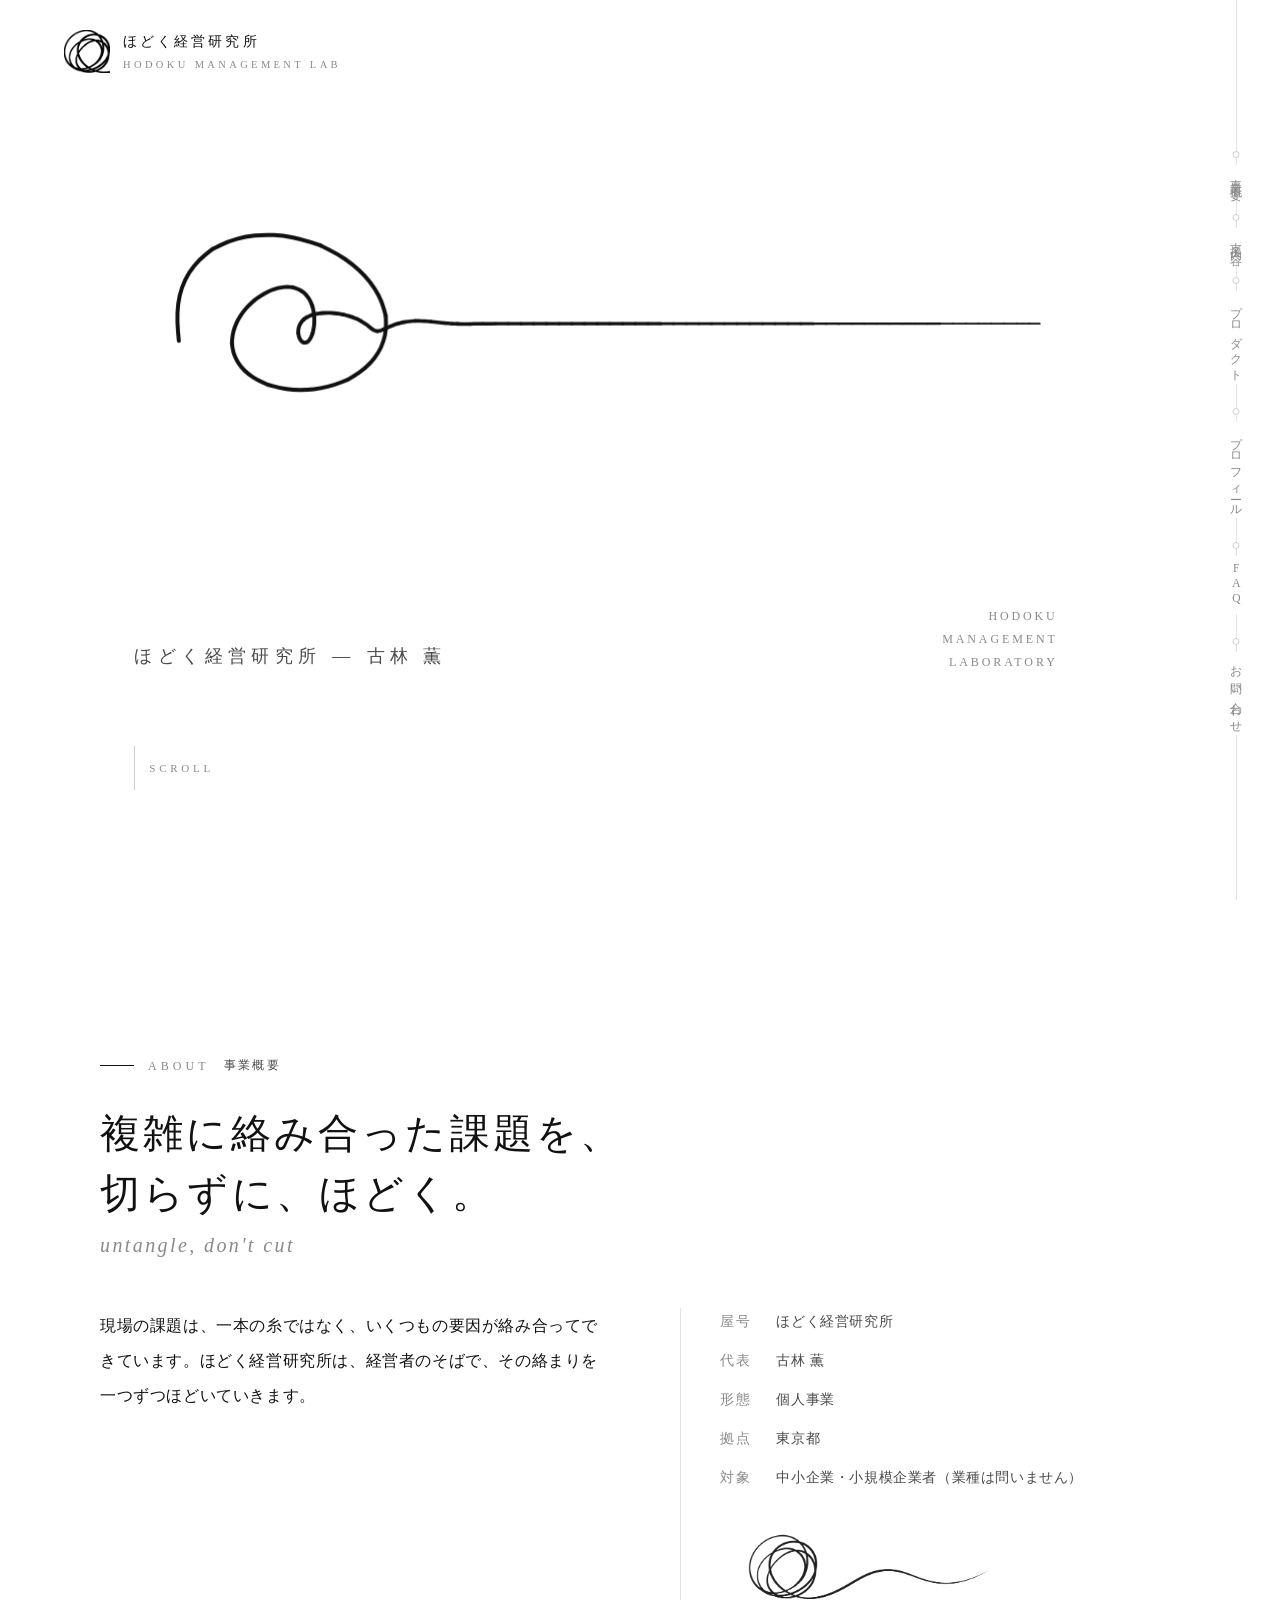
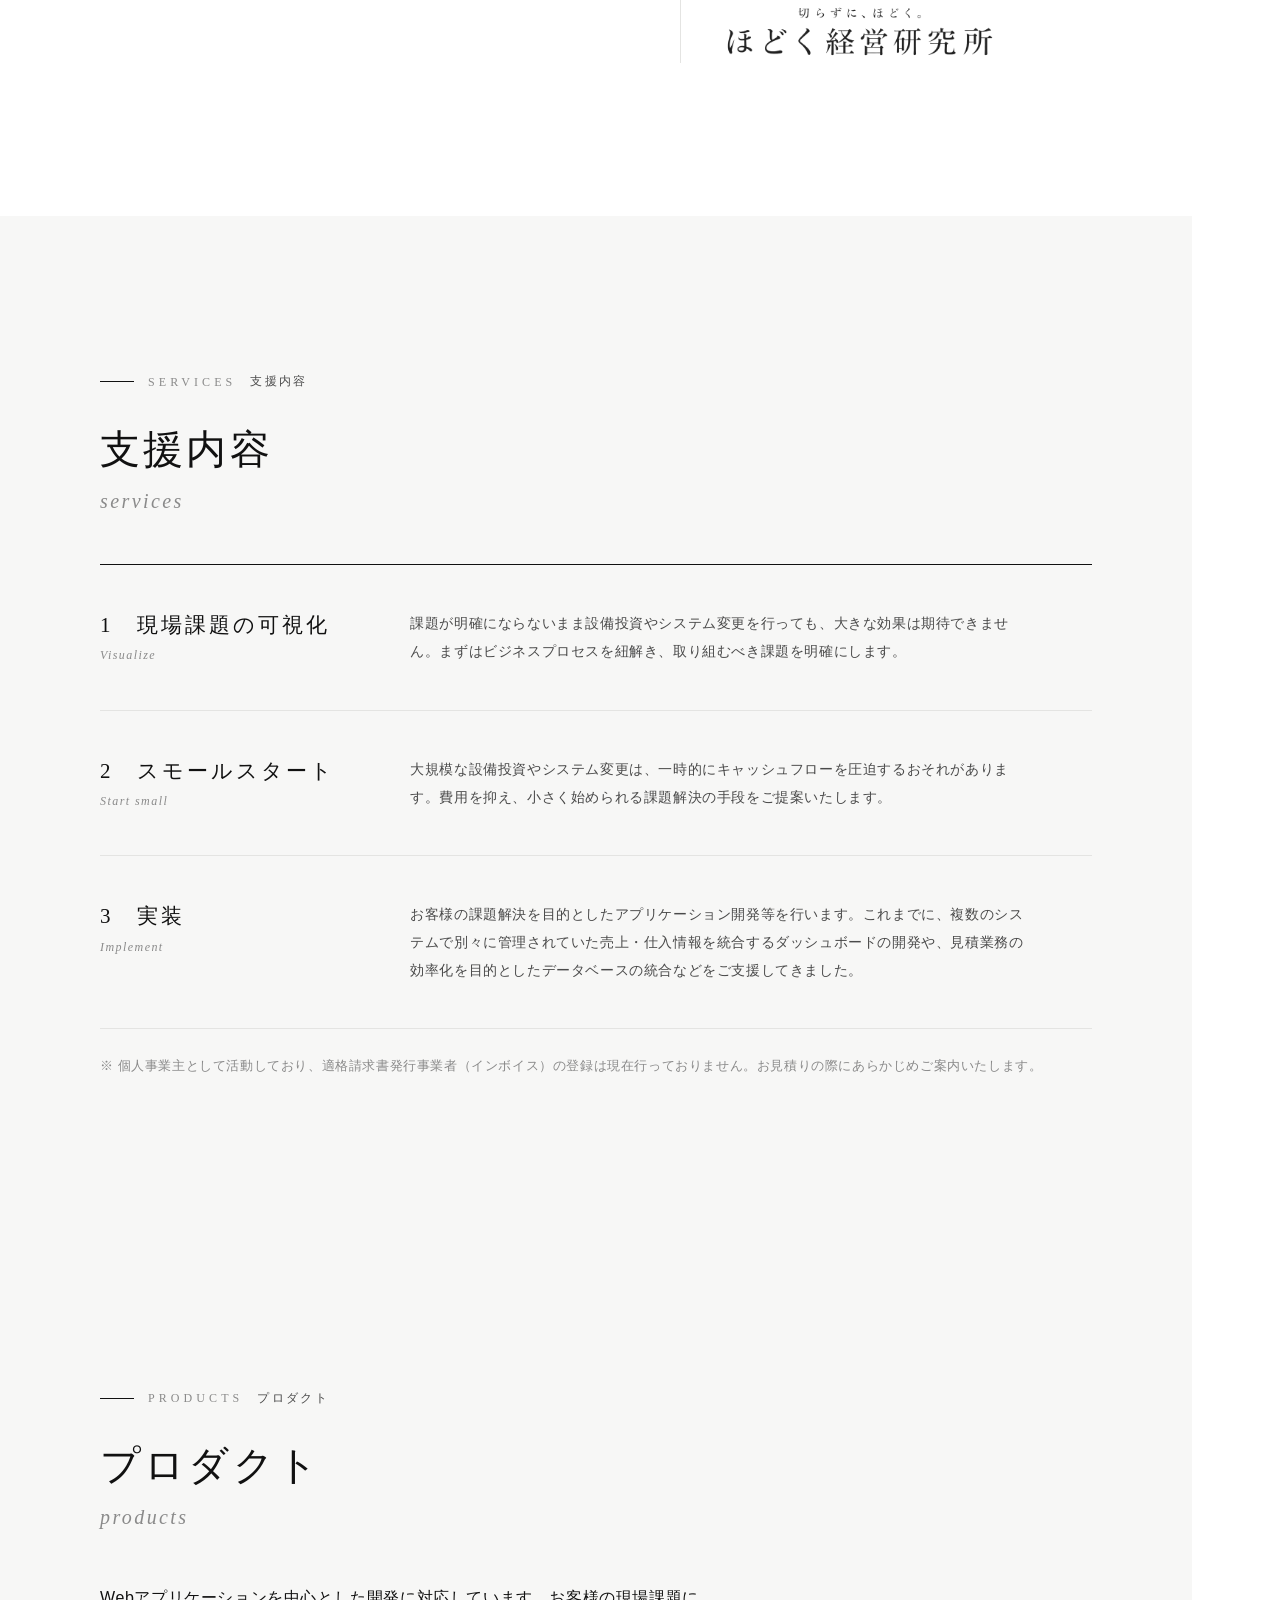
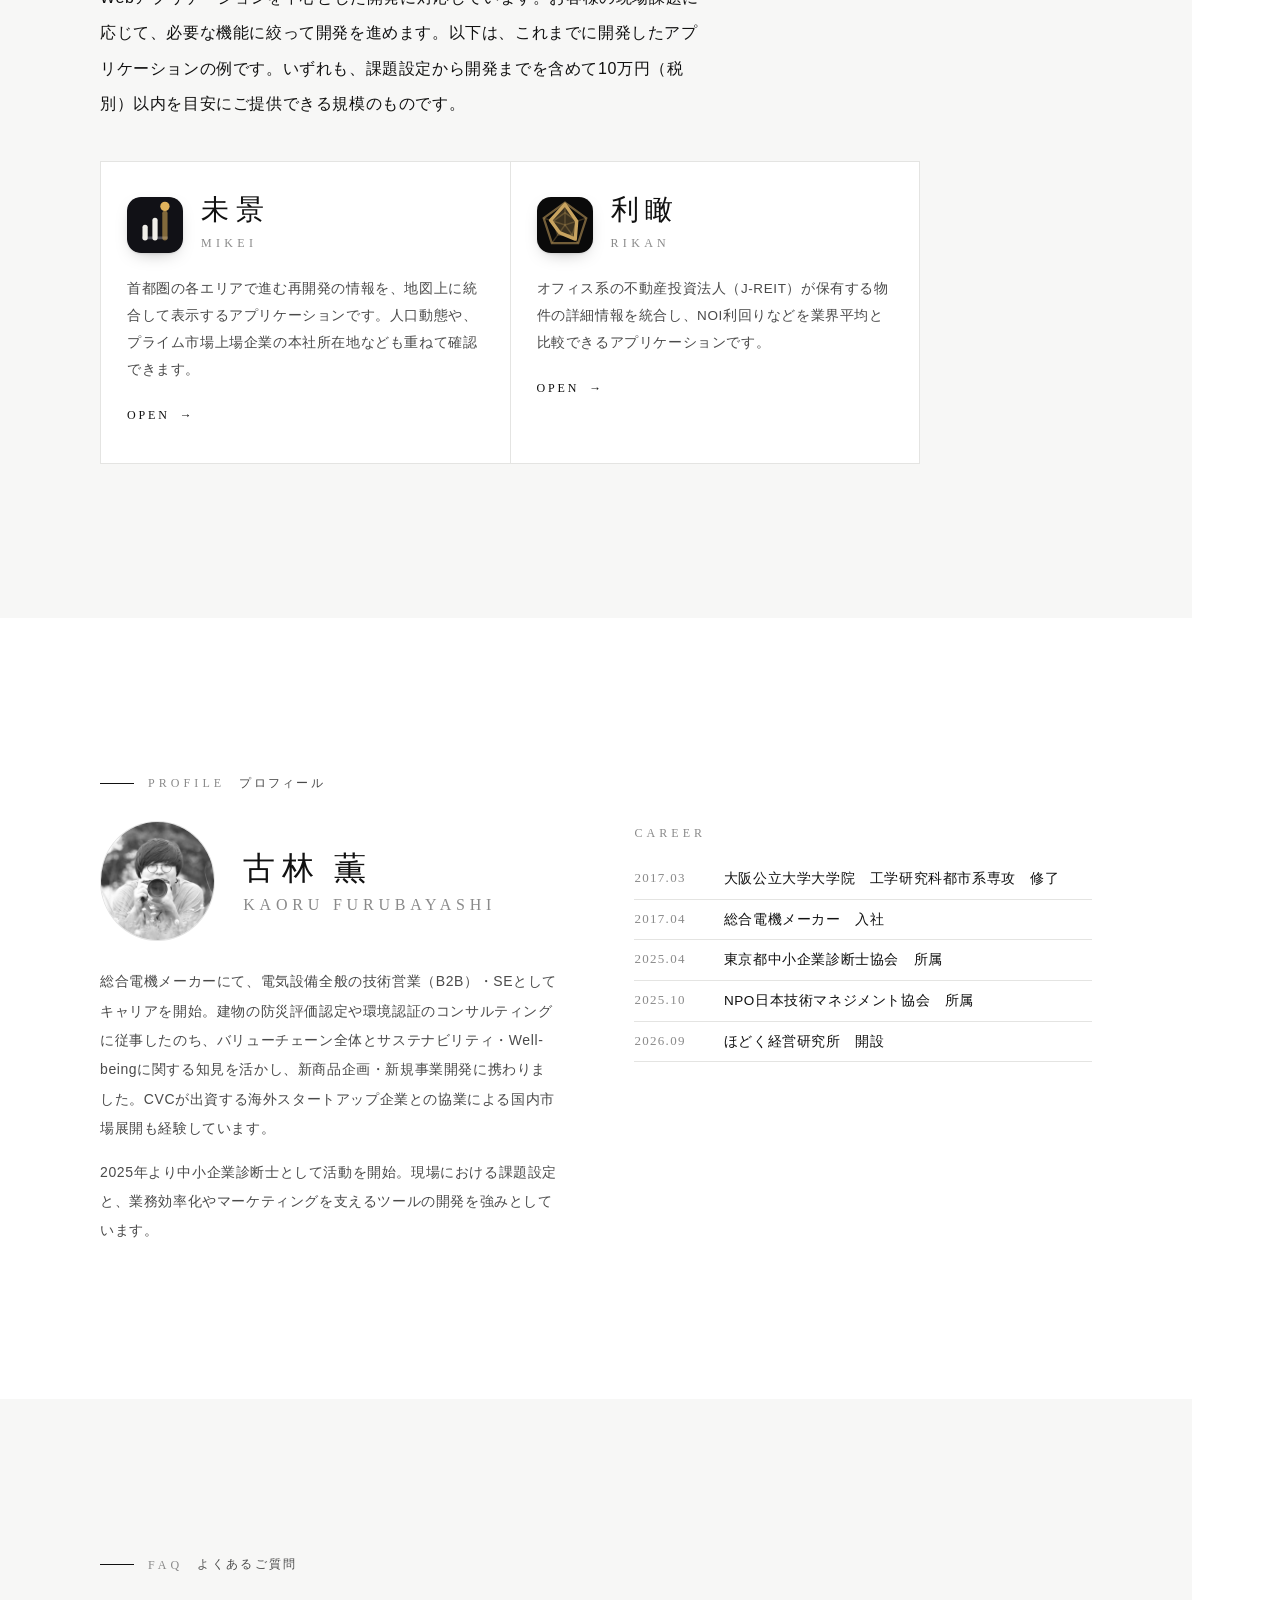
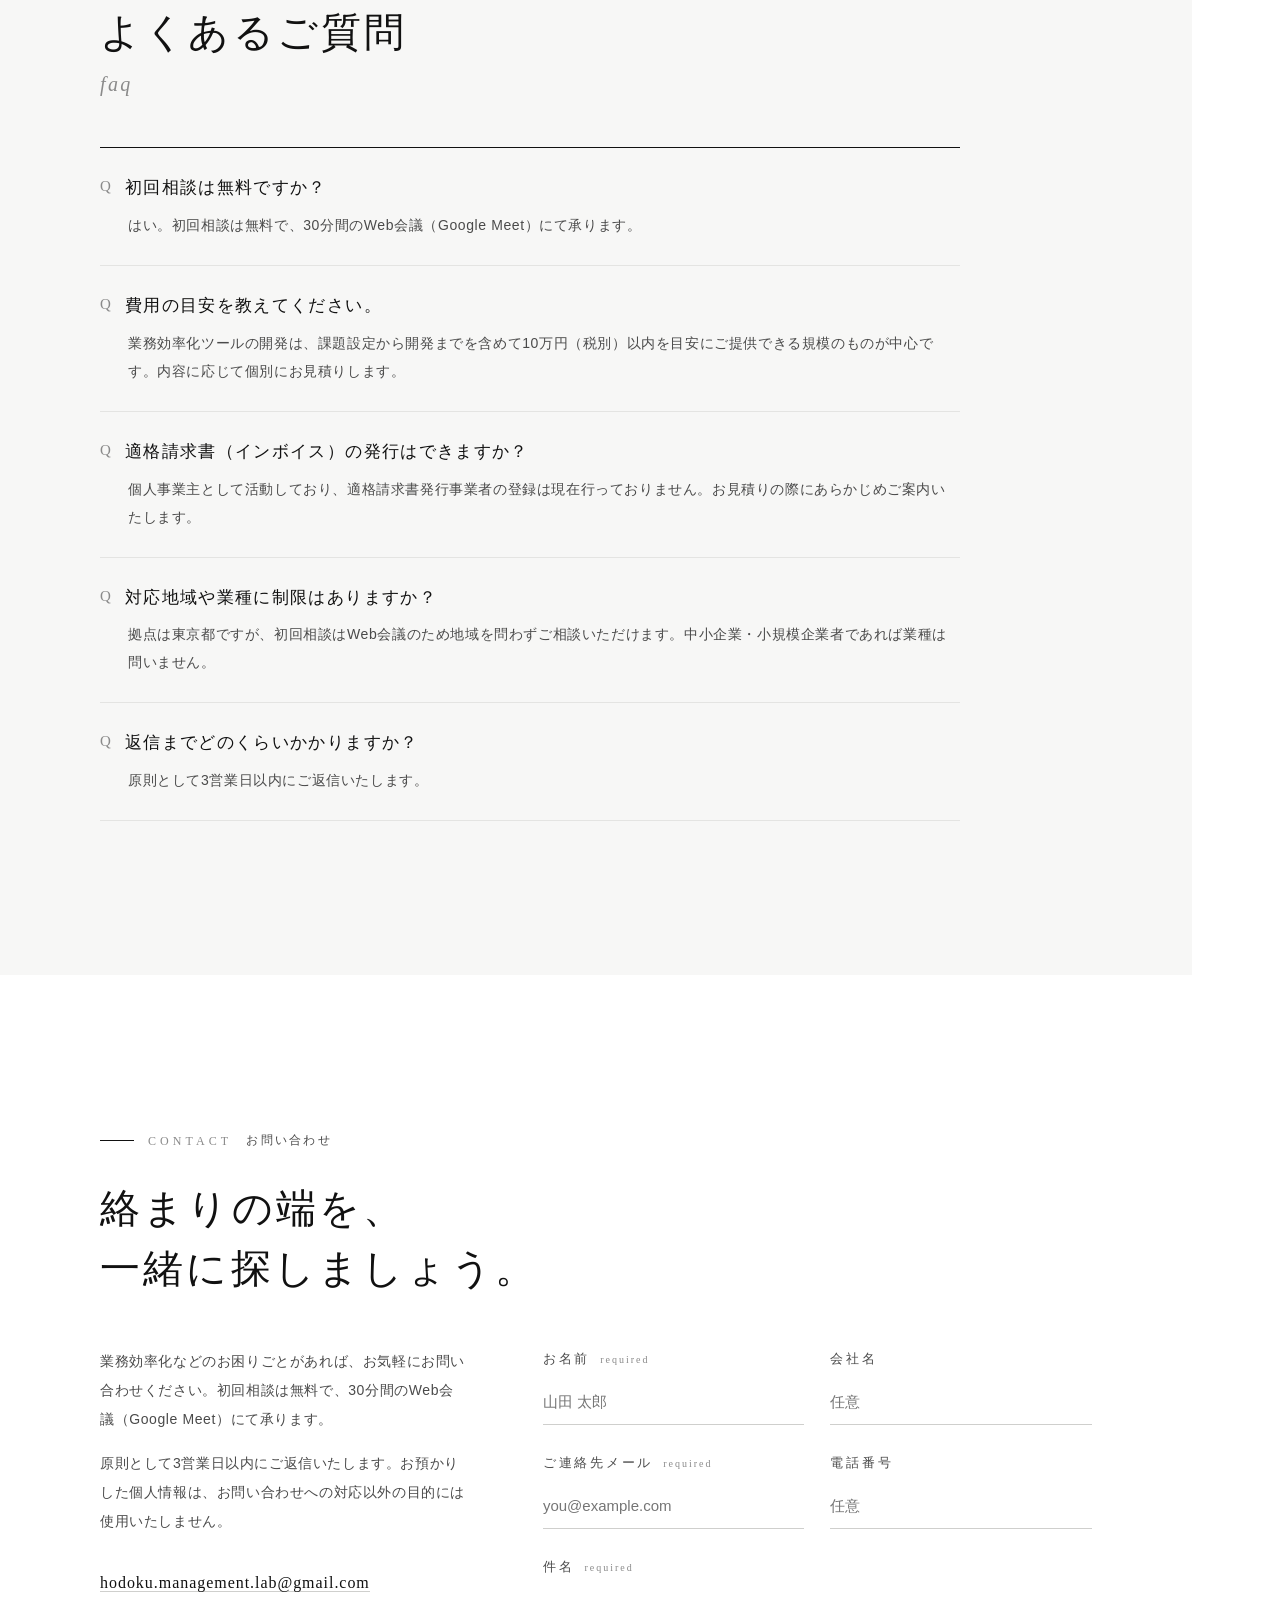
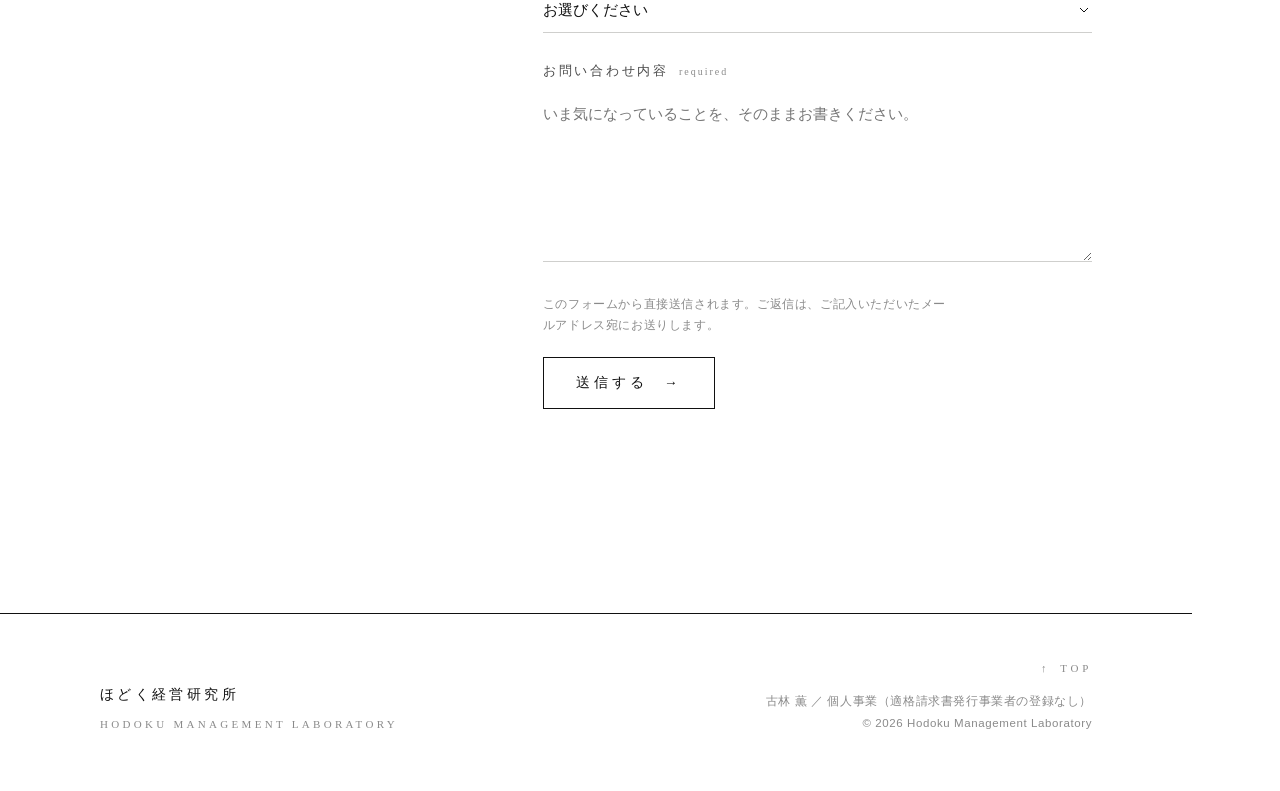
==== commit ed087b3f: "Add files via upload" ====
--- a/index.html
+++ b/index.html
@@ -17,8 +17,15 @@
 <!-- 公開時に YOUR-DOMAIN を実際のドメインに置き換えてください（canonical / og:url / og:image / JSON-LD の url） -->
 <link rel="canonical" href="https://YOUR-DOMAIN/">
 <meta name="theme-color" content="#ffffff">
-<link rel="icon" type="image/png" sizes="64x64" href="[data-uri]">
+<!-- アイコン（タブ・ブックマーク・ホーム画面・デスクトップ保存） -->
+<link rel="icon" href="favicon.ico" sizes="any">
+<link rel="icon" type="image/png" sizes="32x32" href="favicon-32.png">
+<link rel="icon" type="image/png" sizes="16x16" href="favicon-16.png">
+<link rel="icon" type="image/png" sizes="64x64" href="[data-uri]">
 <link rel="apple-touch-icon" sizes="180x180" href="apple-touch-icon.png">
+<link rel="manifest" href="site.webmanifest">
+<meta name="application-name" content="ほどく経営研究所">
+<meta name="apple-mobile-web-app-title" content="ほどく経営研究所">
 
 <!-- Open Graph / Twitter -->
 <meta property="og:type" content="website">
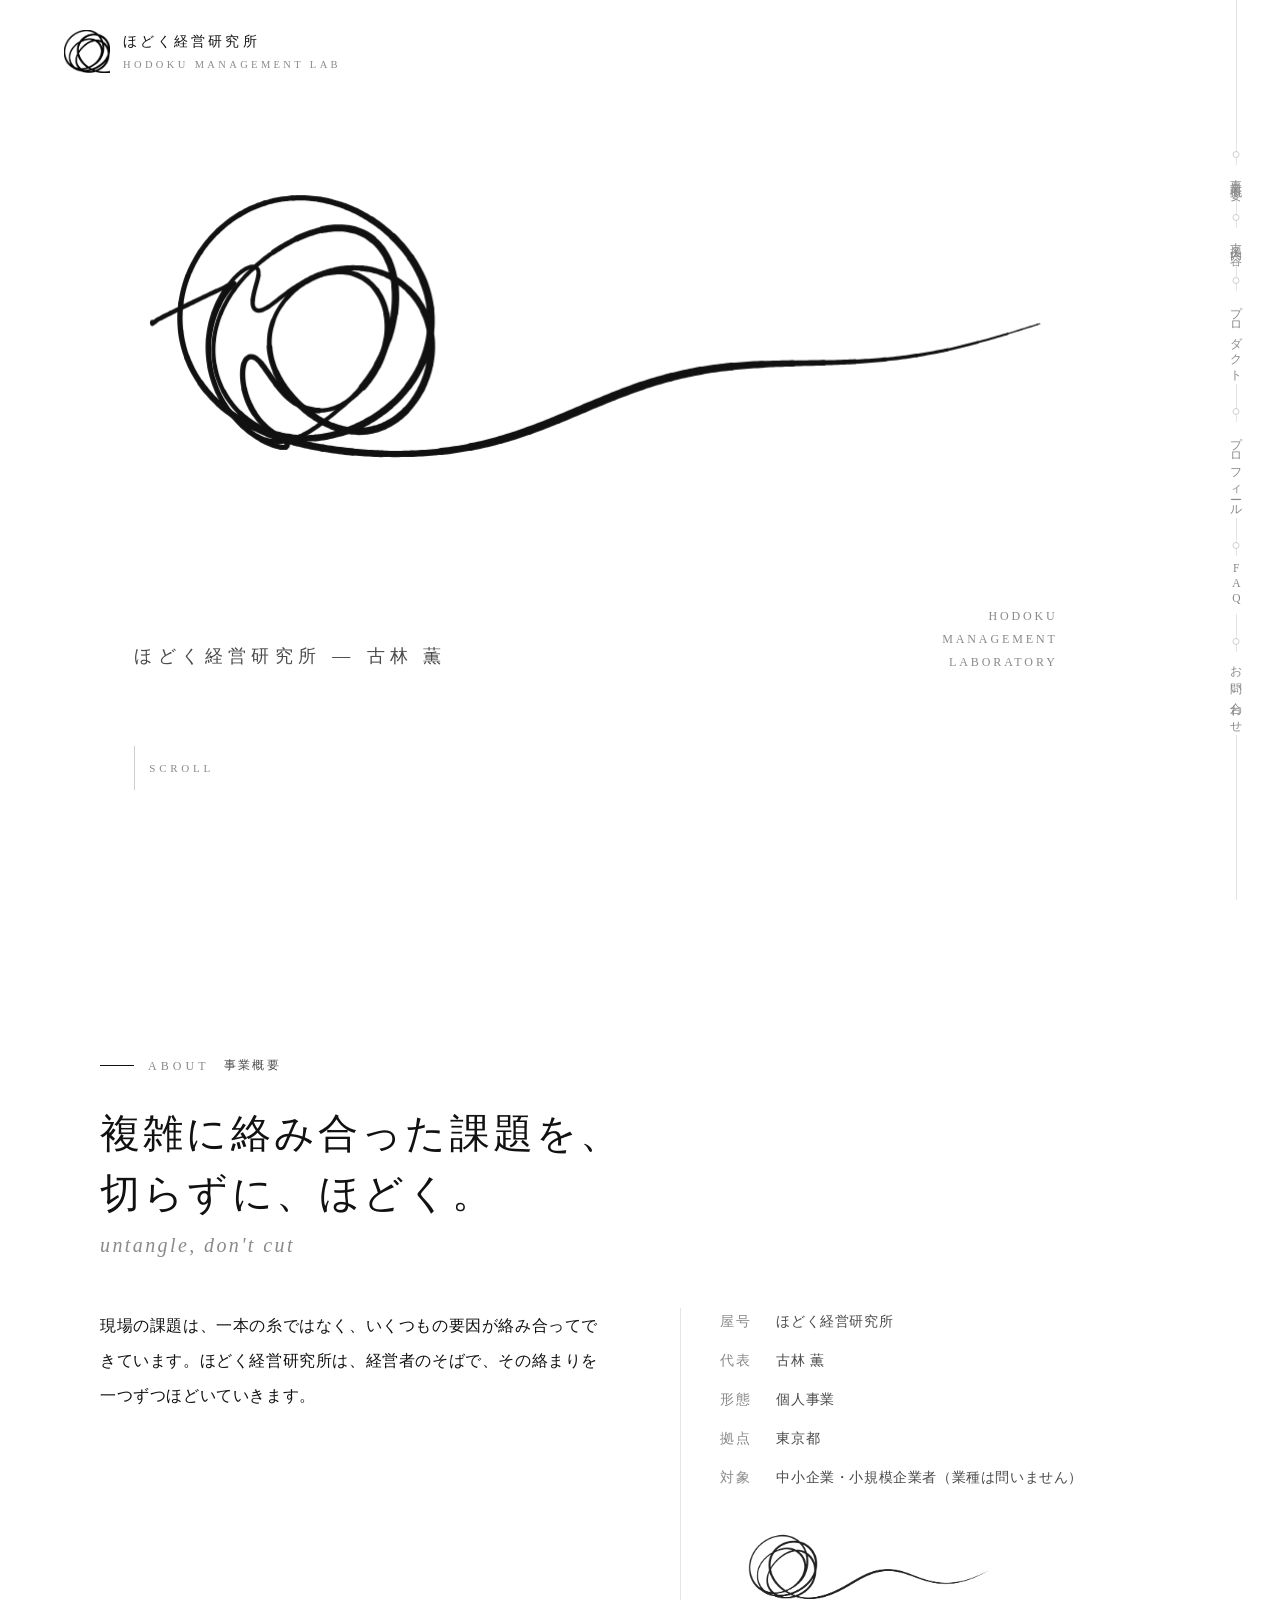
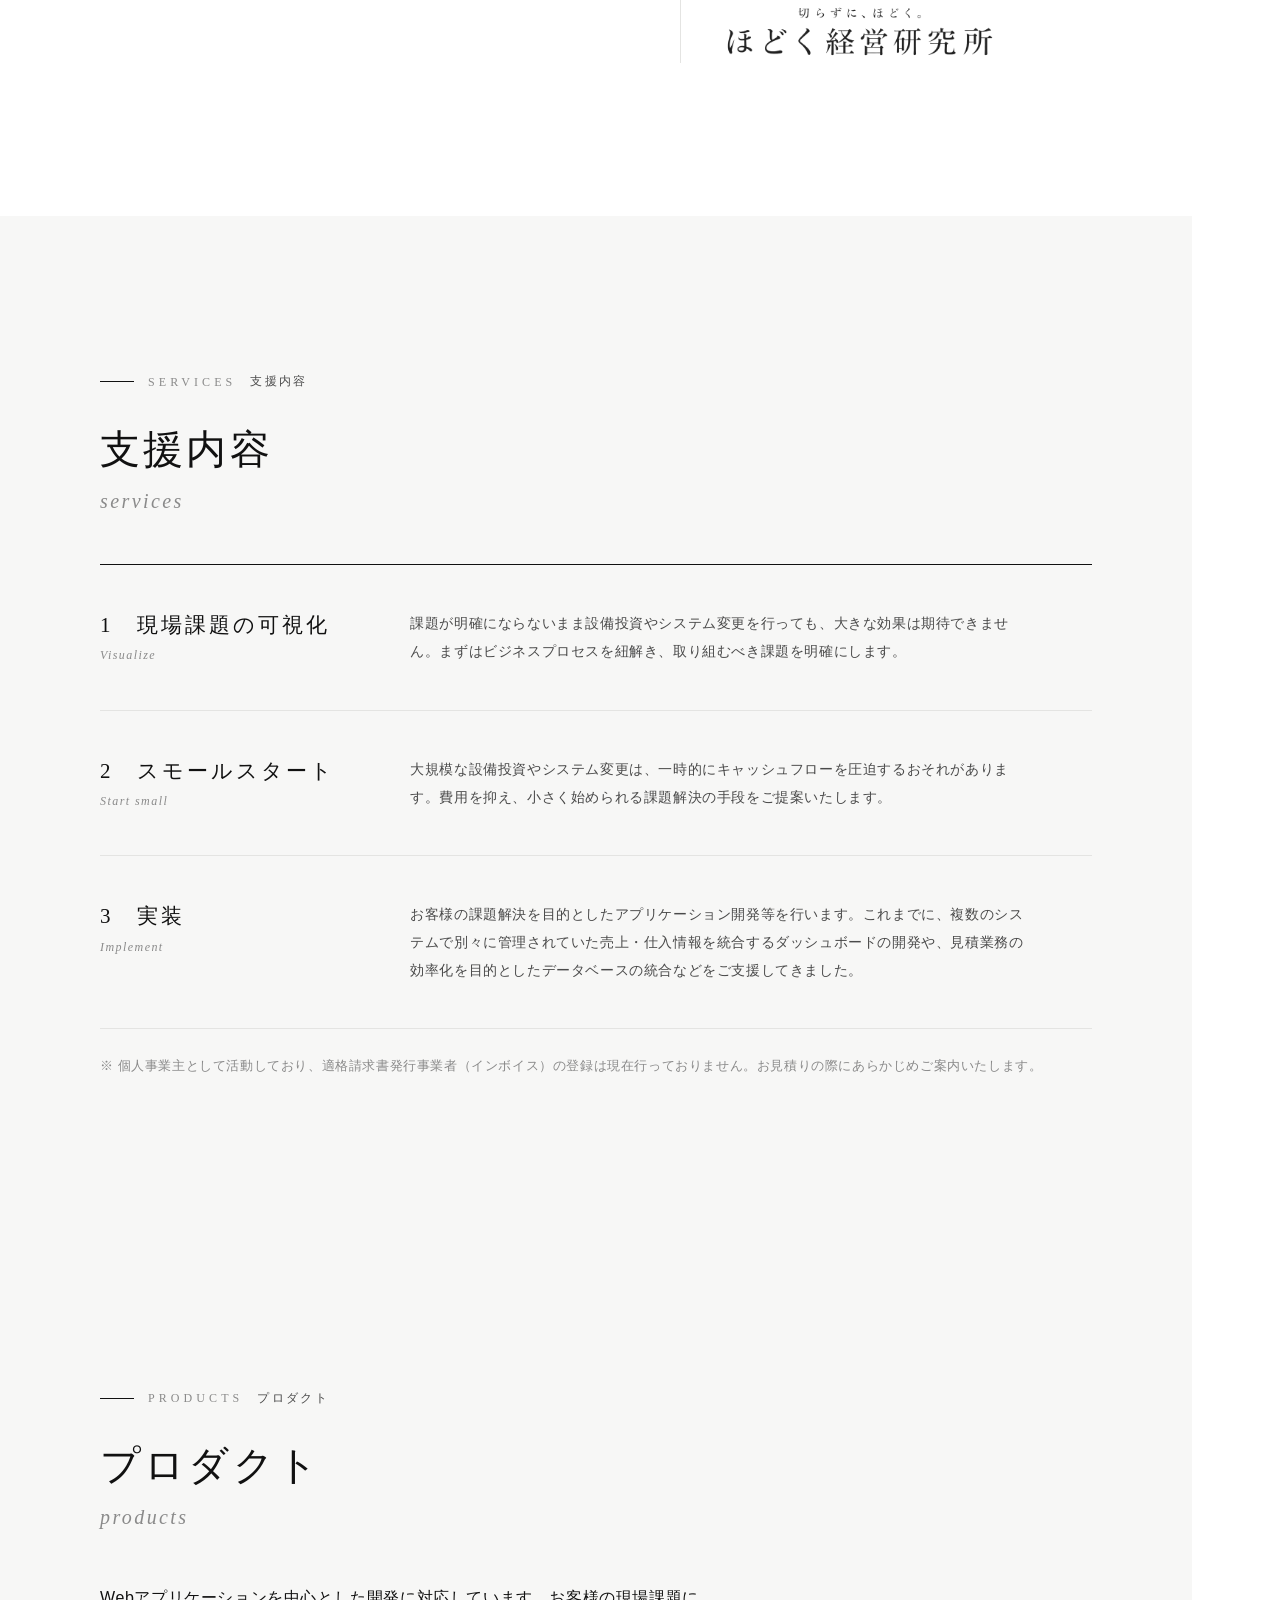
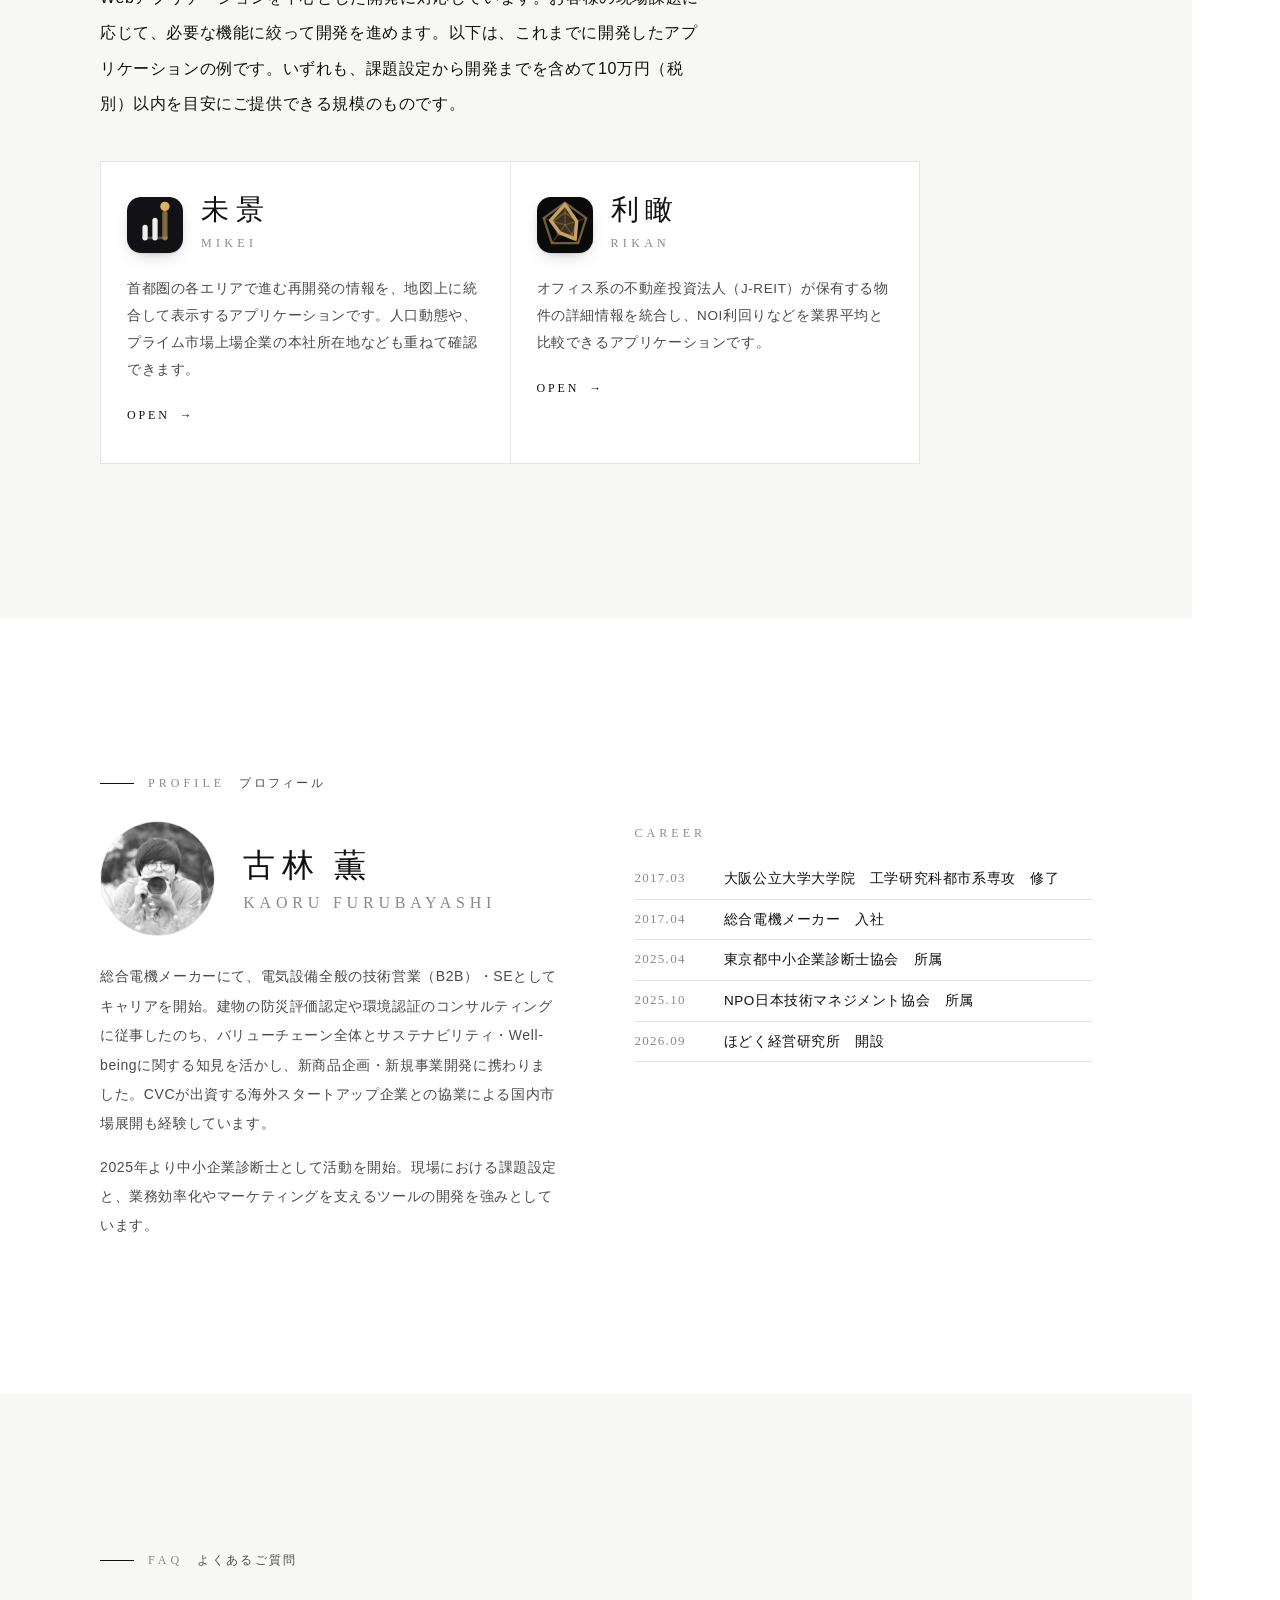
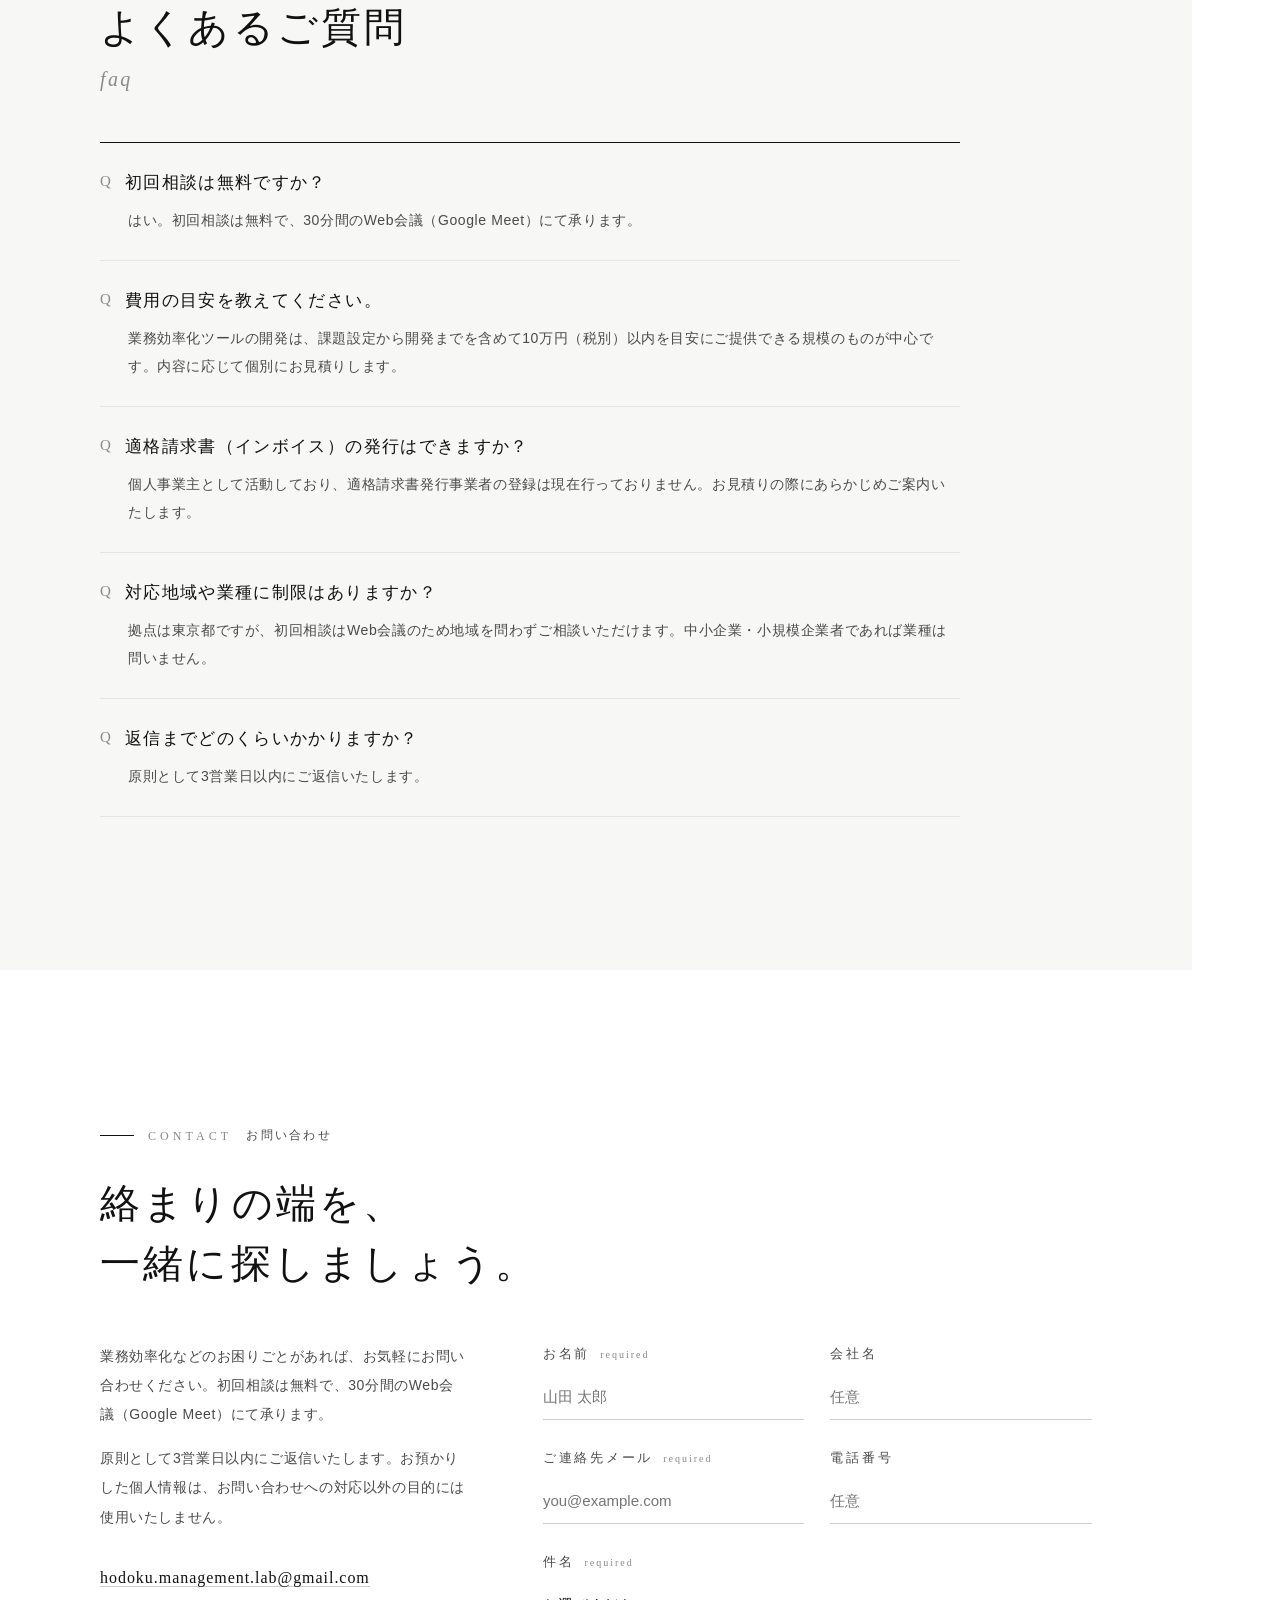
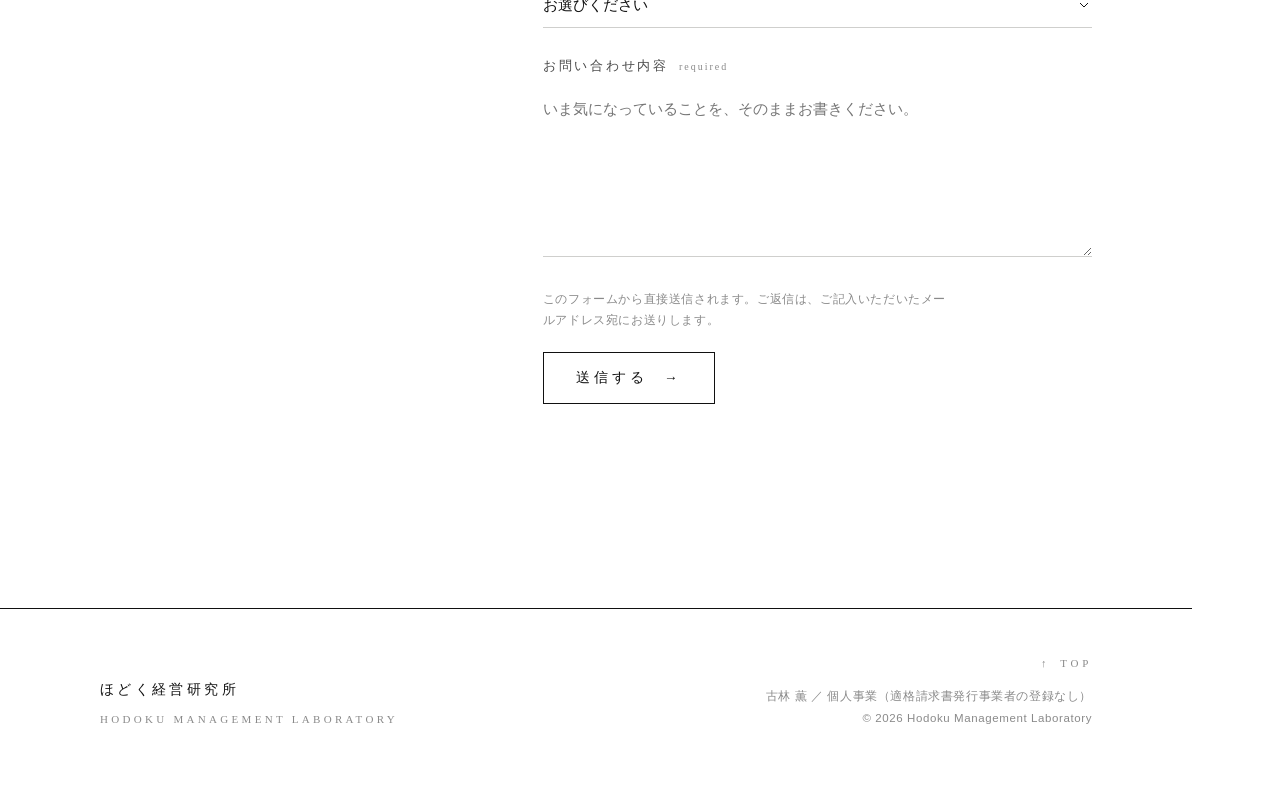
==== commit 7027bdda: "Add files via upload" ====
--- a/index.html
+++ b/index.html
@@ -3,7 +3,7 @@
 <head>
 <meta charset="UTF-8">
 <!-- ===== Security: Content Security Policy（スクリプトはハッシュで許可。JSを編集した場合は tools/csp-hash.py で再計算） ===== -->
-<meta http-equiv="Content-Security-Policy" content="default-src 'none'; base-uri 'none'; object-src 'none'; form-action 'self'; script-src 'sha256-iTNAonfqLJbzblEd6dJXMLnCUb/qjxUMn/RBh0w1v24='; style-src 'self' 'unsafe-inline' https://fonts.googleapis.com; font-src https://fonts.gstatic.com; img-src 'self' data:; connect-src https://formsubmit.co; manifest-src 'self'; upgrade-insecure-requests">
+<meta http-equiv="Content-Security-Policy" content="default-src 'none'; base-uri 'none'; object-src 'none'; form-action 'self'; script-src 'sha256-I850Sf3dwGqwUILMSTRueK0Tbntwoa3wpjV9ffdH9BQ='; style-src 'self' 'unsafe-inline' https://fonts.googleapis.com; font-src https://fonts.gstatic.com; img-src 'self' data:; connect-src https://formsubmit.co; manifest-src 'self'; upgrade-insecure-requests">
 <meta name="referrer" content="strict-origin-when-cross-origin">
 <meta name="viewport" content="width=device-width, initial-scale=1.0, viewport-fit=cover">
 <meta name="format-detection" content="telephone=no">
@@ -387,7 +387,8 @@
 .profile{display:grid;grid-template-columns:minmax(0,1fr) minmax(0,1fr);gap:clamp(40px,6vw,96px)}
 .profile__head{display:flex;align-items:center;gap:clamp(18px,2.4vw,28px)}
 .profile__photo{
-  width:clamp(84px,9vw,120px);aspect-ratio:1;flex:0 0 auto;
+  --pp:clamp(84px,9vw,120px);
+  width:var(--pp);height:var(--pp);min-width:var(--pp);flex:0 0 auto;
   border-radius:50%;object-fit:cover;object-position:center 42%;
   filter:grayscale(1);border:1px solid var(--rule);background:var(--paper-2);
 }
@@ -810,7 +811,13 @@
 };
 
 /* ============================================================
-   1. THREAD ANIMATION — tangle → straight line
+   1. THREAD ANIMATION — a tangled thread, unravelling by physics.
+      The thread is a real rope simulation (Verlet chain with distance
+      constraints, bending stiffness and damping).  Both ends are gently
+      pulled toward the left and right edges while the rope's rest
+      length eases down to the straight span, so the loops tighten,
+      slide over each other and open on their own — nothing is
+      keyframed, which is what makes the motion read as natural.
    ============================================================ */
 (function(){
   const wrap = document.getElementById('thread');
@@ -818,170 +825,184 @@
   const ctx = cv.getContext('2d');
   const reduce = window.matchMedia('(prefers-reduced-motion: reduce)').matches;
 
-  const N = 420;           // points along the thread
-  let W = 0, H = 0, dpr = 1;
-  let tangle = [], line = [];
-  let t = 0, playing = false, startTime = 0, raf = null;
-  const DURATION = reduce ? 0 : 5600;   // total (ms)
-  const HOLD = 250;                      // brief pause on the tangle, then it starts to give
+  // the logo's thread, traced from the artwork as one continuous stroke:
+  // [x, y, strokeWidth] — x/y normalised to the logo line's bounding box
+  // (aspect 1694:558), width measured from the artwork in the same units
+  const LOGO = [[0.2137,0.2563,9.7],[0.2108,0.2501,9.7],[0.2077,0.245,9.7],[0.2044,0.2407,9.7],[0.2011,0.2372,9.7],[0.1977,0.2343,9.6],[0.1942,0.2318,9.6],[0.1908,0.2296,9.6],[0.1873,0.2277,9.6],[0.1838,0.2261,9.6],[0.1802,0.225,9.6],[0.1767,0.2242,9.6],[0.1732,0.2239,9.6],[0.1696,0.2241,9.6],[0.1661,0.2247,9.5],[0.1626,0.2257,9.5],[0.159,0.2272,9.5],[0.1555,0.2289,9.5],[0.152,0.2305,9.4],[0.1485,0.2317,9.4],[0.145,0.2325,9.4],[0.1415,0.2335,9.3],[0.138,0.2354,9.3],[0.1346,0.2386,9.3],[0.1314,0.2431,9.2],[0.1283,0.2483,9.2],[0.1252,0.2537,9.1],[0.122,0.2586,9.0],[0.1188,0.2626,9.0],[0.1154,0.2659,8.9],[0.112,0.269,8.9],[0.1086,0.2724,8.8],[0.1054,0.2765,8.8],[0.1022,0.2815,8.7],[0.0992,0.287,8.7],[0.0962,0.2928,8.6],[0.0933,0.2988,8.6],[0.0904,0.3051,8.5],[0.0876,0.3117,8.5],[0.0848,0.3185,8.5],[0.0822,0.3256,8.5],[0.0796,0.3329,8.5],[0.077,0.3405,8.4],[0.0746,0.3482,8.4],[0.0722,0.3561,8.4],[0.0699,0.3643,8.4],[0.0676,0.3726,8.4],[0.0655,0.3812,8.4],[0.0634,0.39,8.5],[0.0615,0.399,8.5],[0.0597,0.4082,8.5],[0.0579,0.4176,8.5],[0.0563,0.4271,8.5],[0.0547,0.4368,8.5],[0.0533,0.4466,8.4],[0.0519,0.4565,8.4],[0.0506,0.4665,8.4],[0.0494,0.4766,8.4],[0.0483,0.4869,8.4],[0.0473,0.4972,8.4],[0.0464,0.5076,8.4],[0.0456,0.5181,8.4],[0.0449,0.5286,8.4],[0.0443,0.5392,8.4],[0.0438,0.5499,8.4],[0.0435,0.5606,8.4],[0.0432,0.5713,8.4],[0.0431,0.5821,8.4],[0.0432,0.5928,8.5],[0.0433,0.6036,8.5],[0.0436,0.6143,8.6],[0.044,0.625,8.6],[0.0445,0.6357,8.7],[0.0451,0.6463,8.8],[0.0458,0.6568,8.8],[0.0466,0.6673,8.9],[0.0476,0.6776,8.9],[0.0486,0.6879,8.9],[0.0497,0.6981,9.0],[0.0509,0.7082,9.0],[0.0522,0.7183,9.1],[0.0536,0.7282,9.1],[0.0551,0.738,9.2],[0.0566,0.7476,9.2],[0.0583,0.7571,9.3],[0.0601,0.7665,9.4],[0.0619,0.7757,9.4],[0.0639,0.7846,9.5],[0.0659,0.7934,9.6],[0.0681,0.8019,9.6],[0.0702,0.8105,9.7],[0.0722,0.8194,9.7],[0.074,0.8287,9.7],[0.0756,0.8383,9.8],[0.0772,0.8479,9.8],[0.0789,0.8573,9.9],[0.0809,0.8661,9.9],[0.0834,0.8737,10.0],[0.0863,0.8798,10.0],[0.0895,0.8845,10.1],[0.0929,0.8882,10.1],[0.0962,0.8918,10.2],[0.0995,0.8959,10.3],[0.1026,0.9007,10.4],[0.1057,0.906,10.5],[0.1088,0.9114,10.7],[0.1119,0.9166,10.9],[0.115,0.9215,10.9],[0.1183,0.9257,11.0],[0.1217,0.9291,11.0],[0.1251,0.9321,11.0],[0.1285,0.9349,11.0],[0.1319,0.9378,11.0],[0.1353,0.9406,10.9],[0.1388,0.9432,10.9],[0.1422,0.9457,10.9],[0.1457,0.9482,11.0],[0.1492,0.9499,11.1],[0.1527,0.9501,11.1],[0.1562,0.948,11.1],[0.1586,0.9407,11.1],[0.1573,0.931,11.1],[0.1548,0.9234,11.1],[0.152,0.9168,11.1],[0.149,0.9112,11.1],[0.1458,0.9063,11.1],[0.1426,0.9019,11.1],[0.1392,0.8986,11.2],[0.1358,0.8965,11.2],[0.1322,0.8955,11.2],[0.1287,0.8945,11.3],[0.1252,0.8922,11.3],[0.122,0.8876,11.4],[0.1192,0.8812,11.5],[0.1167,0.8736,11.5],[0.1144,0.8653,11.6],[0.1123,0.8568,11.7],[0.1101,0.8484,11.8],[0.1078,0.84,11.9],[0.1056,0.8316,12.0],[0.1035,0.823,12.1],[0.1016,0.814,12.2],[0.0997,0.8048,12.3],[0.0981,0.7953,12.4],[0.0965,0.7856,12.3],[0.0951,0.7758,12.2],[0.0939,0.7657,12.2],[0.0928,0.7555,12.0],[0.0918,0.7451,11.9],[0.091,0.7346,11.8],[0.0904,0.7241,11.7],[0.0899,0.7134,11.6],[0.0896,0.7027,11.5],[0.0894,0.6919,11.5],[0.0894,0.6812,11.4],[0.0896,0.6704,11.3],[0.0899,0.6597,11.2],[0.0904,0.6491,11.1],[0.0911,0.6385,11.0],[0.0918,0.628,11.0],[0.0926,0.6175,11.0],[0.0935,0.6071,10.9],[0.0945,0.5968,10.9],[0.0959,0.587,10.9],[0.0979,0.5781,10.9],[0.1007,0.5716,11.0],[0.1042,0.5718,11.0],[0.1068,0.5787,11.1],[0.1087,0.5879,11.1],[0.11,0.5979,11.2],[0.1111,0.6081,11.2],[0.1122,0.6183,11.3],[0.1135,0.6283,11.4],[0.1149,0.6382,11.5],[0.1164,0.6479,11.6],[0.118,0.6576,11.7],[0.1196,0.6671,11.8],[0.1213,0.6765,11.9],[0.1231,0.6858,12.0],[0.125,0.695,12.1],[0.1269,0.7041,12.1],[0.1288,0.7131,12.2],[0.1308,0.7219,12.4],[0.1329,0.7307,12.5],[0.135,0.7393,12.6],[0.1372,0.7478,12.5],[0.1394,0.7561,12.5],[0.1418,0.7642,12.5],[0.1441,0.7721,12.5],[0.1466,0.78,12.5],[0.149,0.7877,12.4],[0.1515,0.7953,12.3],[0.1541,0.8028,12.2],[0.1567,0.8101,12.1],[0.1593,0.8173,11.9],[0.162,0.8243,11.7],[0.1647,0.8314,11.4],[0.1673,0.8386,11.1],[0.17,0.8456,10.9],[0.1729,0.8519,10.6],[0.176,0.8566,10.2],[0.1795,0.8587,9.9],[0.183,0.8576,9.6],[0.1863,0.854,9.3],[0.1894,0.8488,9.1],[0.1924,0.843,8.9],[0.1953,0.837,8.8],[0.1983,0.8311,8.7],[0.2013,0.8253,8.7],[0.2042,0.8193,8.7],[0.2071,0.8131,8.7],[0.21,0.8067,8.8],[0.2128,0.8002,8.9],[0.2156,0.7936,9.1],[0.2184,0.7869,9.3],[0.2211,0.7801,9.5],[0.2238,0.7731,9.8],[0.2264,0.766,10.1],[0.229,0.7586,10.5],[0.2316,0.7512,10.9],[0.234,0.7435,11.3],[0.2365,0.7357,11.8],[0.2388,0.7276,12.1],[0.2411,0.7195,12.4],[0.2434,0.7112,12.7],[0.2456,0.7028,13.0],[0.2477,0.6942,13.2],[0.2498,0.6855,13.5],[0.2518,0.6767,13.6],[0.2538,0.6678,13.8],[0.2557,0.6587,13.9],[0.2575,0.6494,14.0],[0.2592,0.6401,14.0],[0.2609,0.6306,14.0],[0.2625,0.621,13.9],[0.2641,0.6113,13.8],[0.2655,0.6015,13.7],[0.2668,0.5915,13.6],[0.268,0.5814,13.5],[0.2691,0.5711,13.4],[0.27,0.5607,13.3],[0.2707,0.5502,13.2],[0.2714,0.5396,13.1],[0.2721,0.5291,13.0],[0.2727,0.5184,12.9],[0.273,0.5078,12.8],[0.273,0.497,12.8],[0.2726,0.4863,12.7],[0.2718,0.4759,12.6],[0.2707,0.4656,12.5],[0.2695,0.4555,12.4],[0.2682,0.4455,12.3],[0.267,0.4354,12.2],[0.2659,0.4252,12.1],[0.2648,0.415,12.0],[0.2635,0.4049,11.9],[0.262,0.3951,11.8],[0.2604,0.3855,11.8],[0.2587,0.3761,11.7],[0.2569,0.3669,11.6],[0.255,0.3578,11.5],[0.2529,0.3491,11.4],[0.2507,0.3406,11.4],[0.2484,0.3325,11.3],[0.246,0.3246,11.2],[0.2436,0.3168,11.2],[0.2412,0.3088,11.1],[0.2389,0.3005,11.1],[0.2366,0.2924,11.0],[0.2341,0.2848,11.0],[0.2313,0.278,11.0],[0.2283,0.2726,10.9],[0.2249,0.2691,10.9],[0.2214,0.2677,10.9],[0.2179,0.2681,10.8],[0.2144,0.2695,10.8],[0.2109,0.2716,10.7],[0.2075,0.2742,10.7],[0.2041,0.2772,10.6],[0.2007,0.2802,10.5],[0.1973,0.2831,10.5],[0.1939,0.2862,10.4],[0.1905,0.2895,10.3],[0.1872,0.2933,10.2],[0.1839,0.2974,10.1],[0.1807,0.3019,10.0],[0.1775,0.3066,9.9],[0.1743,0.3116,9.9],[0.1712,0.3167,9.8],[0.1682,0.3221,9.7],[0.1651,0.3278,9.6],[0.1622,0.3336,9.5],[0.1593,0.3397,9.5],[0.1564,0.346,9.4],[0.1536,0.3525,9.2],[0.1508,0.3593,9.1],[0.1481,0.3662,8.9],[0.1454,0.3733,8.8],[0.1428,0.3805,8.7],[0.1402,0.3879,8.7],[0.1377,0.3955,8.6],[0.1352,0.4032,8.6],[0.1328,0.411,8.6],[0.1304,0.419,8.6],[0.1281,0.427,8.6],[0.1258,0.4352,8.7],[0.1235,0.4435,8.8],[0.1213,0.452,8.9],[0.1192,0.4607,9.0],[0.1172,0.4694,9.1],[0.115,0.4779,9.3],[0.1127,0.486,9.4],[0.1103,0.4939,9.6],[0.108,0.5022,9.7],[0.106,0.511,9.9],[0.1044,0.5206,10.1],[0.1036,0.5311,10.3],[0.1037,0.5418,10.5],[0.1044,0.5523,10.7],[0.1054,0.5626,10.9],[0.1066,0.5728,11.1],[0.1078,0.5829,11.3],[0.109,0.593,11.5],[0.1102,0.6031,11.6],[0.1115,0.6131,11.9],[0.1128,0.6231,12.1],[0.1141,0.6331,12.3],[0.1156,0.6429,12.4],[0.1171,0.6526,12.6],[0.1187,0.6622,12.8],[0.1204,0.6716,12.9],[0.1222,0.681,13.0],[0.124,0.6902,13.1],[0.1258,0.6994,13.1],[0.1278,0.7084,13.2],[0.1297,0.7174,13.4],[0.1318,0.7262,13.5],[0.1338,0.7349,13.6],[0.136,0.7434,13.8],[0.1382,0.7518,13.9],[0.1405,0.76,14.0],[0.1429,0.768,14.1],[0.1453,0.7759,14.2],[0.1477,0.7837,14.2],[0.1502,0.7914,14.2],[0.1527,0.7989,14.2],[0.1553,0.8063,14.2],[0.1579,0.8136,14.3],[0.1606,0.8206,14.3],[0.1633,0.8276,14.3],[0.166,0.8346,14.3],[0.1687,0.8415,14.2],[0.1715,0.848,14.2],[0.1744,0.8543,14.2],[0.1773,0.8604,14.2],[0.1803,0.8662,14.2],[0.1833,0.8718,14.2],[0.1864,0.8771,14.2],[0.1895,0.8826,14.3],[0.1924,0.8885,14.3],[0.1954,0.8946,14.3],[0.1984,0.9003,14.4],[0.2015,0.9051,14.4],[0.2048,0.909,14.5],[0.2082,0.9127,14.6],[0.2115,0.9166,14.7],[0.2147,0.9209,14.7],[0.2179,0.9256,14.8],[0.2211,0.9304,14.9],[0.2243,0.9348,15.1],[0.2277,0.938,15.2],[0.2312,0.9389,15.2],[0.2347,0.9377,15.3],[0.2381,0.9349,15.4],[0.2415,0.9311,15.5],[0.2447,0.9267,15.6],[0.2478,0.9218,15.6],[0.2509,0.9165,15.7],[0.254,0.9111,15.7],[0.2571,0.9057,15.7],[0.2602,0.9005,15.7],[0.2632,0.895,15.6],[0.2662,0.8893,15.6],[0.2691,0.8832,15.7],[0.272,0.8769,15.6],[0.2748,0.8704,15.5],[0.2776,0.8637,15.4],[0.2803,0.8568,15.3],[0.283,0.8497,15.1],[0.2856,0.8424,15.0],[0.2881,0.8349,14.9],[0.2906,0.8271,14.9],[0.2929,0.8191,14.9],[0.2952,0.8108,14.8],[0.2974,0.8024,14.8],[0.2995,0.7937,14.9],[0.3015,0.7848,15.0],[0.3034,0.7757,15.0],[0.3052,0.7665,15.1],[0.307,0.7572,15.1],[0.3086,0.7476,15.0],[0.31,0.7377,15.0],[0.311,0.7274,15.0],[0.3119,0.7169,15.1],[0.3126,0.7064,15.1],[0.3132,0.6958,15.1],[0.314,0.6853,15.1],[0.3149,0.6749,15.2],[0.316,0.6647,15.3],[0.3172,0.6546,15.3],[0.3184,0.6444,15.3],[0.3194,0.6342,15.3],[0.3204,0.6238,15.3],[0.3213,0.6134,15.3],[0.322,0.6029,15.2],[0.3226,0.5922,15.2],[0.323,0.5816,15.1],[0.3233,0.5709,15.0],[0.3236,0.5601,15.0],[0.3238,0.5494,14.9],[0.324,0.5386,14.8],[0.3242,0.5279,14.8],[0.3242,0.5171,14.7],[0.3239,0.5064,14.6],[0.3231,0.496,14.3],[0.3219,0.4859,14.2],[0.3204,0.4762,14.1],[0.3187,0.4667,14.1],[0.3169,0.4574,14.0],[0.3152,0.4479,13.9],[0.3137,0.4383,13.9],[0.3122,0.4286,13.8],[0.3106,0.419,13.8],[0.3088,0.4096,13.8],[0.3069,0.4005,13.7],[0.3049,0.3916,13.7],[0.3028,0.3829,13.6],[0.3007,0.3744,13.5],[0.2984,0.3662,13.4],[0.296,0.3582,13.3],[0.2934,0.3508,13.3],[0.2906,0.3442,13.2],[0.2877,0.338,13.2],[0.2849,0.3318,13.1],[0.282,0.3253,13.1],[0.2792,0.3187,13.1],[0.2764,0.3122,13.0],[0.2735,0.3059,12.9],[0.2705,0.3001,12.8],[0.2674,0.2951,12.6],[0.2641,0.2912,12.5],[0.2607,0.2878,12.4],[0.2574,0.2846,12.2],[0.254,0.2812,12.1],[0.2506,0.2782,12.0],[0.2471,0.2759,11.9],[0.2436,0.2744,11.8],[0.2401,0.2734,11.7],[0.2366,0.2726,11.6],[0.233,0.2718,11.6],[0.2295,0.2707,11.5],[0.226,0.2696,11.4],[0.2225,0.2688,11.3],[0.2189,0.2686,11.2],[0.2154,0.2693,11.1],[0.2119,0.271,11.0],[0.2084,0.2735,10.9],[0.205,0.2764,10.8],[0.2016,0.2794,10.6],[0.1982,0.2824,10.5],[0.1948,0.2854,10.5],[0.1914,0.2886,10.4],[0.1881,0.2923,10.3],[0.1848,0.2963,10.1],[0.1816,0.3006,10.0],[0.1784,0.3053,9.9],[0.1752,0.3102,9.8],[0.1721,0.3154,9.7],[0.169,0.3207,9.6],[0.166,0.3263,9.6],[0.163,0.3321,9.5],[0.1601,0.3381,9.4],[0.1572,0.3443,9.4],[0.1544,0.3508,9.3],[0.1516,0.3574,9.1],[0.1488,0.3642,9.0],[0.1461,0.3713,8.9],[0.1435,0.3785,8.8],[0.1409,0.3858,8.7],[0.1384,0.3934,8.7],[0.1359,0.4011,8.6],[0.1335,0.4089,8.6],[0.1311,0.4168,8.5],[0.1287,0.4248,8.5],[0.1264,0.433,8.5],[0.1241,0.4412,8.6],[0.1219,0.4496,8.6],[0.1198,0.4583,8.6],[0.1178,0.4672,8.6],[0.1159,0.4761,8.7],[0.1137,0.4847,8.7],[0.1112,0.4923,8.8],[0.1082,0.4979,8.8],[0.1048,0.4972,8.9],[0.1027,0.4887,9.0],[0.1019,0.4782,9.0],[0.1018,0.4675,9.2],[0.102,0.4568,9.3],[0.1023,0.4461,9.4],[0.1026,0.4353,9.3],[0.103,0.4247,9.3],[0.1035,0.414,9.3],[0.1041,0.4034,9.3],[0.1049,0.3929,9.3],[0.1057,0.3824,9.3],[0.1067,0.3721,9.3],[0.1077,0.3618,9.3],[0.1089,0.3516,9.2],[0.1102,0.3416,9.2],[0.1116,0.3318,9.2],[0.1132,0.3221,9.1],[0.1149,0.3127,9.0],[0.1165,0.3031,8.8],[0.1178,0.2931,8.8],[0.1183,0.2825,8.7],[0.1173,0.2725,8.6],[0.1141,0.2683,8.5],[0.1106,0.2694,8.5],[0.1073,0.273,8.5],[0.1041,0.2779,8.4],[0.1011,0.2834,8.4],[0.0981,0.2892,8.3],[0.0951,0.295,8.3],[0.0922,0.3011,8.3],[0.0893,0.3075,8.3],[0.0866,0.3142,8.3],[0.0839,0.3211,8.3],[0.0812,0.3283,8.3],[0.0786,0.3357,8.3],[0.0761,0.3433,8.4],[0.0737,0.3512,8.4],[0.0713,0.3592,8.4],[0.069,0.3674,8.4],[0.0668,0.3757,8.5],[0.0647,0.3844,8.6],[0.0627,0.3932,8.6],[0.0608,0.4023,8.6],[0.059,0.4116,8.5],[0.0573,0.4211,8.5],[0.0557,0.4307,8.5],[0.0542,0.4404,8.5],[0.0528,0.4503,8.4],[0.0514,0.4602,8.5],[0.0501,0.4702,8.4],[0.049,0.4804,8.4],[0.0479,0.4906,8.4],[0.0469,0.501,8.4],[0.0461,0.5114,8.4],[0.0453,0.5219,8.4],[0.0446,0.5325,8.4],[0.0441,0.5431,8.4],[0.0436,0.5538,8.4],[0.0433,0.5645,8.4],[0.0432,0.5753,8.5],[0.0431,0.586,8.5],[0.0432,0.5968,8.5],[0.0434,0.6075,8.5],[0.0437,0.6182,8.6],[0.0441,0.6289,8.6],[0.0447,0.6396,8.7],[0.0453,0.6501,8.8],[0.0461,0.6606,8.8],[0.0469,0.6711,8.8],[0.0479,0.6814,8.9],[0.049,0.6917,8.9],[0.0502,0.7018,8.9],[0.0514,0.7119,9.0],[0.0527,0.7219,9.0],[0.0541,0.7317,9.0],[0.0557,0.7415,9.1],[0.0573,0.7511,9.1],[0.0589,0.7605,9.1],[0.0607,0.7698,9.2],[0.0626,0.7789,9.3],[0.0646,0.7878,9.3],[0.0667,0.7965,9.3],[0.0689,0.805,9.4],[0.071,0.8137,9.4],[0.0729,0.8227,9.4],[0.0746,0.8322,9.4],[0.0762,0.8418,9.4],[0.0778,0.8514,9.5],[0.0796,0.8606,9.5],[0.0818,0.869,9.5],[0.0845,0.8761,9.5],[0.0875,0.8816,9.5],[0.0908,0.8859,9.6],[0.0941,0.8895,9.6],[0.0974,0.8933,9.6],[0.1006,0.8976,9.7],[0.1038,0.9026,9.8],[0.1069,0.9079,9.8],[0.1099,0.9133,10.0],[0.113,0.9185,10.2],[0.1162,0.9231,10.3],[0.1195,0.927,10.3],[0.1229,0.9302,10.2],[0.1263,0.9331,10.1],[0.1298,0.936,10.0],[0.1332,0.9389,10.0],[0.1366,0.9416,9.8],[0.14,0.9442,9.8],[0.1435,0.9467,9.7],[0.1469,0.949,9.6],[0.1505,0.9503,9.6],[0.154,0.9498,9.6],[0.1573,0.9462,9.6],[0.1584,0.937,9.6],[0.1561,0.9288,9.6],[0.1534,0.9219,9.6],[0.1506,0.9152,9.6],[0.1482,0.9074,9.6],[0.1483,0.8974,9.5],[0.1511,0.8908,9.5],[0.1544,0.8868,9.4],[0.1578,0.8841,9.3],[0.1613,0.8818,9.2],[0.1647,0.8789,9.0],[0.168,0.8755,8.9],[0.1714,0.8719,8.7],[0.1747,0.8682,8.6],[0.178,0.8642,8.5],[0.1813,0.86,8.5],[0.1845,0.8555,8.5],[0.1877,0.8508,8.5],[0.1908,0.8456,8.5],[0.1938,0.84,8.6],[0.1968,0.8342,8.7],[0.1998,0.8284,8.8],[0.2027,0.8226,9.0],[0.2056,0.8164,9.0],[0.2085,0.8101,9.0],[0.2114,0.8037,8.9],[0.2142,0.7971,8.9],[0.2169,0.7904,9.1],[0.2197,0.7836,9.2],[0.2224,0.7767,9.4],[0.2251,0.7697,9.6],[0.2277,0.7624,9.8],[0.2303,0.755,10.0],[0.2328,0.7475,10.3],[0.2352,0.7397,10.6],[0.2376,0.7318,10.9],[0.24,0.7237,11.2],[0.2422,0.7155,11.4],[0.2445,0.7071,11.7],[0.2466,0.6986,11.9],[0.2487,0.69,12.2],[0.2508,0.6812,12.4],[0.2528,0.6724,12.6],[0.2547,0.6634,12.7],[0.2566,0.6542,12.9],[0.2584,0.6449,13.0],[0.2601,0.6355,13.1],[0.2617,0.626,13.2],[0.2633,0.6163,13.2],[0.2648,0.6066,13.3],[0.2662,0.5967,13.3],[0.2674,0.5866,13.4],[0.2686,0.5764,13.6],[0.2696,0.5661,13.7],[0.2704,0.5556,13.9],[0.2711,0.5451,14.0],[0.2717,0.5345,14.2],[0.2721,0.5238,14.3],[0.2726,0.5131,14.4],[0.2731,0.5025,14.5],[0.2739,0.492,14.7],[0.2749,0.4817,14.9],[0.2759,0.4714,15.1],[0.277,0.4612,15.2],[0.278,0.4508,15.4],[0.2787,0.4403,15.4],[0.2791,0.4296,15.5],[0.2792,0.4188,15.6],[0.2792,0.4081,15.6],[0.2793,0.3973,15.6],[0.2793,0.3866,15.6],[0.2793,0.3758,15.6],[0.2792,0.365,15.5],[0.2791,0.3543,15.4],[0.2788,0.3436,15.3],[0.2783,0.3329,15.2],[0.2776,0.3224,15.1],[0.2768,0.3119,15.0],[0.276,0.3015,14.9],[0.2751,0.291,14.9],[0.2742,0.2806,14.9],[0.2733,0.2702,14.8],[0.2723,0.2599,14.8],[0.2712,0.2496,14.8],[0.27,0.2395,14.8],[0.2686,0.2296,14.8],[0.2671,0.22,14.9],[0.2654,0.2104,14.9],[0.2638,0.2009,14.9],[0.2623,0.1911,15.0],[0.2609,0.1813,15.1],[0.2595,0.1713,15.1],[0.258,0.1615,15.2],[0.2562,0.1523,15.3],[0.254,0.1439,15.3],[0.2513,0.137,15.4],[0.2483,0.1315,15.5],[0.245,0.1275,15.5],[0.2416,0.1245,15.6],[0.2381,0.1222,15.7],[0.2346,0.1204,15.7],[0.2311,0.1191,15.7],[0.2276,0.1182,15.6],[0.224,0.1176,15.5],[0.2205,0.1171,15.4],[0.217,0.1168,15.3],[0.2134,0.1167,15.2],[0.2099,0.117,15.0],[0.2063,0.1178,14.8],[0.2028,0.1189,14.7],[0.1993,0.1205,14.4],[0.1958,0.1224,14.1],[0.1924,0.1247,13.8],[0.1889,0.1273,13.6],[0.1855,0.1303,13.4],[0.1822,0.1336,13.3],[0.1788,0.1373,13.1],[0.1755,0.1411,12.9],[0.1723,0.1453,12.7],[0.1691,0.1499,12.6],[0.1659,0.1546,12.4],[0.1628,0.1597,12.2],[0.1597,0.165,12.0],[0.1567,0.1707,11.8],[0.1537,0.1766,11.6],[0.1508,0.1827,11.4],[0.148,0.1892,11.2],[0.1453,0.1964,11.0],[0.1429,0.2041,10.8],[0.1405,0.2121,10.6],[0.1382,0.2202,10.4],[0.1358,0.2282,10.3],[0.1334,0.2361,10.1],[0.1309,0.2436,9.9],[0.128,0.25,9.8],[0.1249,0.2552,9.6],[0.1217,0.2595,9.5],[0.1183,0.2632,9.3],[0.115,0.2664,9.2],[0.1116,0.2695,9.1],[0.1082,0.273,9.0],[0.105,0.2773,8.9],[0.1019,0.2823,8.8],[0.0988,0.2879,8.7],[0.0958,0.2937,8.6],[0.0929,0.2997,8.5],[0.09,0.306,8.5],[0.0872,0.3126,8.4],[0.0845,0.3194,8.4],[0.0818,0.3265,8.4],[0.0792,0.3339,8.4],[0.0767,0.3415,8.4],[0.0743,0.3492,8.4],[0.0719,0.3572,8.4],[0.0696,0.3654,8.4],[0.0674,0.3738,8.4],[0.0652,0.3823,8.5],[0.0632,0.3911,8.5],[0.0613,0.4002,8.6],[0.0595,0.4094,8.5],[0.0577,0.4189,8.5],[0.0561,0.4284,8.5],[0.0546,0.4381,8.5],[0.0531,0.4479,8.5],[0.0517,0.4578,8.5],[0.0504,0.4678,8.5],[0.0492,0.478,8.5],[0.0482,0.4882,8.5],[0.0472,0.4985,8.5],[0.0463,0.5089,8.5],[0.0455,0.5194,8.5],[0.0448,0.53,8.4],[0.0442,0.5406,8.4],[0.0438,0.5513,8.4],[0.0434,0.562,8.5],[0.0432,0.5727,8.5],[0.0432,0.5835,8.5],[0.0432,0.5942,8.5],[0.0434,0.605,8.5],[0.0436,0.6157,8.6],[0.044,0.6264,8.6],[0.0446,0.6371,8.7],[0.0452,0.6476,8.8],[0.0459,0.6582,8.8],[0.0468,0.6686,8.8],[0.0477,0.679,8.9],[0.0488,0.6893,8.9],[0.0499,0.6994,9.0],[0.0511,0.7095,9.0],[0.0524,0.7196,9.1],[0.0538,0.7294,9.1],[0.0553,0.7392,9.2],[0.0568,0.7489,9.2],[0.0585,0.7584,9.3],[0.0603,0.7677,9.4],[0.0621,0.7769,9.5],[0.0641,0.7858,9.6],[0.0662,0.7945,9.7],[0.0683,0.8031,9.8],[0.0705,0.8117,9.8],[0.0724,0.8206,9.9],[0.0742,0.83,10.0],[0.0758,0.8396,10.1],[0.0774,0.8492,10.2],[0.0792,0.8585,10.4],[0.0813,0.8671,10.4],[0.0838,0.8745,10.6],[0.0868,0.8804,10.7],[0.09,0.8849,10.8],[0.0933,0.8886,10.9],[0.0966,0.8923,11.1],[0.0999,0.8966,11.2],[0.1031,0.9015,11.4],[0.1062,0.9067,11.5],[0.1092,0.9121,11.7],[0.1123,0.9174,11.8],[0.1155,0.9221,12.0],[0.1188,0.9262,12.2],[0.1221,0.9295,12.4],[0.1255,0.9324,12.6],[0.129,0.9353,12.8],[0.1324,0.9382,12.9],[0.1358,0.941,12.9],[0.1392,0.9435,13.0],[0.1427,0.9459,13.0],[0.1462,0.9479,13.1],[0.1497,0.9493,13.2],[0.1532,0.95,13.3],[0.1568,0.9502,13.4],[0.1603,0.9501,13.5],[0.1638,0.9494,13.6],[0.1674,0.9479,13.7],[0.1708,0.9456,13.8],[0.1742,0.9427,13.9],[0.1776,0.9397,14.0],[0.181,0.9366,14.1],[0.1844,0.9336,14.1],[0.1878,0.9307,14.2],[0.1913,0.9281,14.3],[0.1947,0.9255,14.3],[0.1981,0.9228,14.4],[0.2016,0.9201,14.4],[0.205,0.9175,14.5],[0.2084,0.9148,14.5],[0.2119,0.9119,14.6],[0.2153,0.909,14.6],[0.2186,0.9056,14.6],[0.2219,0.9018,14.6],[0.2252,0.8974,14.6],[0.2284,0.8928,14.7],[0.2316,0.8883,14.7],[0.2348,0.8838,14.7],[0.238,0.8792,14.6],[0.2412,0.8745,14.6],[0.2444,0.8695,14.7],[0.2475,0.8644,14.7],[0.2506,0.8591,14.7],[0.2536,0.8536,14.7],[0.2566,0.8479,14.7],[0.2596,0.842,14.6],[0.2625,0.8358,14.4],[0.2654,0.8295,14.3],[0.2682,0.8231,14.2],[0.271,0.8166,14.2],[0.2738,0.8099,14.2],[0.2765,0.8031,14.2],[0.2792,0.7961,14.2],[0.2819,0.7889,14.3],[0.2844,0.7814,14.3],[0.2869,0.7737,14.4],[0.2893,0.7658,14.5],[0.2916,0.7576,14.7],[0.2938,0.7493,14.8],[0.296,0.7407,14.9],[0.2982,0.7323,14.9],[0.3005,0.7242,14.9],[0.303,0.7166,15.0],[0.3056,0.7092,15.0],[0.3081,0.7017,15.0],[0.3105,0.6938,15.1],[0.3127,0.6853,15.2],[0.3146,0.6761,15.3],[0.316,0.6663,15.4],[0.3172,0.6562,15.5],[0.3182,0.6459,15.5],[0.3193,0.6356,15.6],[0.3202,0.6253,15.6],[0.3211,0.6149,15.6],[0.3219,0.6044,15.6],[0.3225,0.5938,15.6],[0.323,0.5831,15.6],[0.3233,0.5724,15.6],[0.3236,0.5617,15.6],[0.3238,0.5509,15.6],[0.3239,0.5402,15.6],[0.3239,0.5294,15.6],[0.324,0.5186,15.6],[0.3242,0.5079,15.6],[0.3245,0.4972,15.5],[0.3249,0.4865,15.5],[0.3253,0.4758,15.5],[0.3257,0.4651,15.5],[0.3259,0.4544,15.5],[0.3259,0.4436,15.6],[0.3256,0.4329,15.6],[0.3251,0.4223,15.7],[0.3245,0.4117,15.7],[0.3238,0.4011,15.8],[0.323,0.3906,15.8],[0.3222,0.3802,15.9],[0.3212,0.3698,15.9],[0.3202,0.3595,15.8],[0.3191,0.3493,15.7],[0.3178,0.3392,15.7],[0.3166,0.3292,15.6],[0.3152,0.3193,15.6],[0.3137,0.3095,15.6],[0.3121,0.2998,15.6],[0.3105,0.2903,15.5],[0.3087,0.281,15.5],[0.3069,0.2718,15.5],[0.3049,0.2628,15.5],[0.3029,0.2539,15.4],[0.3009,0.2452,15.3],[0.2987,0.2366,15.1],[0.2965,0.2282,15.0],[0.2942,0.22,15.0],[0.2918,0.2122,14.9],[0.2893,0.2046,14.9],[0.2867,0.1973,14.8],[0.284,0.1902,14.6],[0.2813,0.1834,14.5],[0.2784,0.1769,14.4],[0.2755,0.1709,14.3],[0.2724,0.1655,14.2],[0.2693,0.1608,14.1],[0.266,0.1565,14.0],[0.2627,0.1524,13.9],[0.2594,0.1483,13.8],[0.2562,0.1443,13.7],[0.2529,0.1402,13.7],[0.2497,0.1356,13.6],[0.2466,0.1302,13.5],[0.2438,0.1238,13.4],[0.2412,0.1164,13.3],[0.2389,0.1082,13.3],[0.2369,0.0995,13.2],[0.2348,0.0907,13.1],[0.2326,0.0823,12.9],[0.2301,0.0747,12.8],[0.2273,0.0681,12.7],[0.2243,0.0622,12.6],[0.2213,0.0566,12.5],[0.2182,0.0513,12.5],[0.2151,0.0462,12.4],[0.2119,0.0414,12.3],[0.2087,0.0368,12.3],[0.2055,0.0326,12.2],[0.2022,0.0287,12.1],[0.1988,0.0251,12.0],[0.1954,0.0218,11.9],[0.192,0.019,11.8],[0.1886,0.0165,11.7],[0.1851,0.0143,11.6],[0.1816,0.0125,11.5],[0.1781,0.0109,11.4],[0.1746,0.0096,11.4],[0.1711,0.0087,11.2],[0.1675,0.0081,11.1],[0.164,0.0079,11.0],[0.1604,0.008,10.9],[0.1569,0.0085,10.8],[0.1534,0.0093,10.8],[0.1498,0.0103,10.7],[0.1463,0.0116,10.7],[0.1428,0.0129,10.7],[0.1393,0.0144,10.6],[0.1358,0.0162,10.6],[0.1323,0.0183,10.6],[0.1288,0.0206,10.7],[0.1254,0.0233,10.7],[0.122,0.0261,10.7],[0.1186,0.0291,10.7],[0.1152,0.0323,10.7],[0.1118,0.0357,10.7],[0.1085,0.0394,10.7],[0.1052,0.0432,10.7],[0.1019,0.0473,10.7],[0.0987,0.0517,10.8],[0.0955,0.0563,10.8],[0.0923,0.0612,10.9],[0.0892,0.0663,10.9],[0.0861,0.0716,11.0],[0.0831,0.0771,11.0],[0.0801,0.0828,11.1],[0.0771,0.0887,11.1],[0.0742,0.0948,11.1],[0.0713,0.1011,11.1],[0.0685,0.1075,11.1],[0.0657,0.1141,11.1],[0.0629,0.1208,11.1],[0.0602,0.1278,11.1],[0.0575,0.1348,11.0],[0.0549,0.1421,11.0],[0.0523,0.1495,11.0],[0.0498,0.1572,11.0],[0.0474,0.165,11.0],[0.045,0.1729,11.0],[0.0427,0.181,11.0],[0.0404,0.1893,11.0],[0.0382,0.1977,11.0],[0.0361,0.2062,10.9],[0.0339,0.2149,10.9],[0.0319,0.2236,10.9],[0.0299,0.2325,10.9],[0.0279,0.2415,10.9],[0.026,0.2506,10.8],[0.0242,0.2599,10.8],[0.0225,0.2693,10.8],[0.0209,0.2788,10.7],[0.0193,0.2885,10.7],[0.0179,0.2983,10.7],[0.0165,0.3082,10.7],[0.0151,0.3181,10.7],[0.0139,0.3282,10.7],[0.0127,0.3384,10.8],[0.0116,0.3486,10.8],[0.0106,0.3589,10.8],[0.0096,0.3692,10.9],[0.0087,0.3796,10.9],[0.0078,0.3901,10.9],[0.0071,0.4006,10.9],[0.0064,0.4111,11.0],[0.0058,0.4218,11.0],[0.0053,0.4324,11.0],[0.0049,0.4431,11.1],[0.0046,0.4538,11.1],[0.0044,0.4646,11.1],[0.0043,0.4753,11.2],[0.0042,0.4861,11.2],[0.0041,0.4968,11.2],[0.0042,0.5076,11.3],[0.0043,0.5183,11.3],[0.0045,0.5291,11.3],[0.0049,0.5398,11.3],[0.0053,0.5505,11.4],[0.0058,0.5611,11.4],[0.0064,0.5717,11.4],[0.0071,0.5823,11.5],[0.0078,0.5928,11.5],[0.0087,0.6032,11.5],[0.0096,0.6136,11.6],[0.0107,0.6239,11.6],[0.0118,0.6341,11.6],[0.0129,0.6443,11.7],[0.0142,0.6544,11.8],[0.0155,0.6643,11.8],[0.017,0.6741,11.9],[0.0185,0.6838,12.0],[0.0201,0.6934,12.1],[0.0218,0.7029,12.2],[0.0236,0.7122,12.3],[0.0254,0.7214,12.4],[0.0273,0.7305,12.5],[0.0293,0.7395,12.6],[0.0313,0.7482,12.7],[0.0335,0.7568,12.8],[0.0357,0.7652,12.9],[0.038,0.7733,13.0],[0.0403,0.7814,13.1],[0.0428,0.7892,13.2],[0.0453,0.7968,13.3],[0.0479,0.8041,13.4],[0.0505,0.8113,13.5],[0.0532,0.8184,13.5],[0.0559,0.8253,13.6],[0.0587,0.8319,13.7],[0.0616,0.8381,13.7],[0.0646,0.8437,13.8],[0.0677,0.8488,13.8],[0.0709,0.8536,13.9],[0.0741,0.8584,13.9],[0.0772,0.8634,14.0],[0.0803,0.8686,14.0],[0.0834,0.8739,14.1],[0.0865,0.8791,14.2],[0.0897,0.8839,14.2],[0.093,0.888,14.3],[0.0963,0.8919,14.4],[0.0995,0.8961,14.4],[0.1027,0.9009,14.5],[0.1058,0.9061,14.6],[0.1089,0.9115,14.6],[0.112,0.9167,14.7],[0.1151,0.9216,14.8],[0.1184,0.9258,14.8],[0.1217,0.9292,14.9],[0.1252,0.9322,14.9],[0.1286,0.935,15.0],[0.132,0.9379,15.0],[0.1354,0.9407,15.1],[0.1388,0.9433,15.1],[0.1423,0.9456,15.2],[0.1458,0.9477,15.3],[0.1493,0.9491,15.4],[0.1528,0.9498,15.4],[0.1564,0.9497,15.4],[0.1599,0.9491,15.3],[0.1634,0.9487,15.4],[0.167,0.949,15.4],[0.1705,0.9506,15.4],[0.1739,0.9533,15.4],[0.1773,0.9566,15.4],[0.1807,0.96,15.5],[0.1841,0.9627,15.5],[0.1876,0.9641,15.5],[0.1911,0.9643,15.5],[0.1947,0.9636,15.4],[0.1982,0.9626,15.3],[0.2017,0.9615,15.2],[0.2052,0.9602,15.2],[0.2087,0.9584,15.0],[0.2122,0.956,14.9],[0.2156,0.9529,14.8],[0.2189,0.9494,14.7],[0.2223,0.9458,14.6],[0.2256,0.9423,14.4],[0.229,0.9392,14.3],[0.2325,0.9371,14.1],[0.236,0.9366,14.0],[0.2395,0.9377,13.8],[0.243,0.9401,13.7],[0.2464,0.9435,13.6],[0.2496,0.9475,13.4],[0.2529,0.9517,13.3],[0.2562,0.9557,13.3],[0.2596,0.9591,13.2],[0.263,0.9619,13.1],[0.2664,0.9646,13.1],[0.2699,0.9672,13.0],[0.2733,0.9695,13.0],[0.2768,0.9717,13.0],[0.2803,0.9737,13.0],[0.2838,0.9755,13.0],[0.2873,0.9772,13.0],[0.2908,0.9786,13.0],[0.2943,0.98,13.1],[0.2978,0.9813,13.2],[0.3013,0.9823,13.3],[0.3049,0.9831,13.5],[0.3084,0.9836,13.6],[0.3119,0.9839,13.8],[0.3155,0.9841,14.0],[0.319,0.9841,14.1],[0.3226,0.9839,14.2],[0.3261,0.9836,14.3],[0.3297,0.9833,14.5],[0.3332,0.9827,14.6],[0.3367,0.982,14.8],[0.3403,0.9811,14.9],[0.3438,0.98,15.1],[0.3473,0.9787,15.2],[0.3508,0.9773,15.3],[0.3543,0.9757,15.5],[0.3578,0.974,15.6],[0.3613,0.9721,15.7],[0.3648,0.97,15.8],[0.3683,0.9678,15.9],[0.3717,0.9654,16.0],[0.3751,0.9628,16.1],[0.3786,0.9601,16.2],[0.382,0.9572,16.3],[0.3854,0.9541,16.4],[0.3888,0.9509,16.5],[0.3921,0.9475,16.6],[0.3955,0.9441,16.7],[0.3988,0.9405,16.7],[0.4022,0.9369,16.8],[0.4055,0.9332,16.9],[0.4088,0.9293,16.9],[0.4121,0.9253,17.0],[0.4154,0.9211,17.0],[0.4186,0.9168,17.1],[0.4218,0.9123,17.1],[0.425,0.9078,17.1],[0.4282,0.9031,17.2],[0.4314,0.8984,17.2],[0.4346,0.8935,17.3],[0.4377,0.8886,17.3],[0.4409,0.8835,17.3],[0.444,0.8784,17.4],[0.4471,0.8731,17.4],[0.4501,0.8678,17.4],[0.4532,0.8624,17.5],[0.4563,0.8569,17.5],[0.4593,0.8514,17.5],[0.4623,0.8458,17.5],[0.4653,0.8401,17.5],[0.4683,0.8343,17.6],[0.4713,0.8285,17.6],[0.4743,0.8226,17.6],[0.4772,0.8167,17.6],[0.4802,0.8108,17.6],[0.4831,0.8048,17.6],[0.4861,0.7987,17.6],[0.489,0.7926,17.7],[0.4919,0.7865,17.7],[0.4948,0.7803,17.7],[0.4977,0.7741,17.7],[0.5006,0.768,17.7],[0.5035,0.7619,17.7],[0.5065,0.7558,17.7],[0.5094,0.7498,17.7],[0.5123,0.7438,17.8],[0.5153,0.7378,17.8],[0.5182,0.7319,17.8],[0.5212,0.726,17.8],[0.5242,0.7202,17.8],[0.5272,0.7144,17.8],[0.5302,0.7087,17.8],[0.5332,0.7029,17.7],[0.5362,0.6973,17.7],[0.5392,0.6917,17.7],[0.5423,0.6862,17.7],[0.5453,0.6809,17.7],[0.5484,0.6757,17.6],[0.5515,0.6705,17.6],[0.5547,0.6654,17.6],[0.5578,0.6603,17.5],[0.5609,0.6554,17.5],[0.5641,0.6506,17.4],[0.5673,0.6459,17.4],[0.5705,0.6414,17.3],[0.5738,0.6371,17.3],[0.577,0.6329,17.2],[0.5803,0.6288,17.1],[0.5836,0.6249,17.1],[0.5869,0.6211,17.0],[0.5903,0.6175,17.0],[0.5936,0.614,16.9],[0.597,0.6107,16.8],[0.6004,0.6076,16.7],[0.6038,0.6046,16.6],[0.6072,0.6017,16.5],[0.6107,0.5992,16.5],[0.6141,0.5968,16.4],[0.6176,0.5947,16.3],[0.6211,0.5927,16.2],[0.6246,0.591,16.1],[0.6281,0.5895,16.0],[0.6316,0.5882,15.8],[0.6351,0.587,15.7],[0.6386,0.5859,15.6],[0.6422,0.5849,15.5],[0.6457,0.5841,15.4],[0.6492,0.5836,15.3],[0.6528,0.5834,15.2],[0.6563,0.5834,15.0],[0.6599,0.5838,14.9],[0.6634,0.5844,14.7],[0.6669,0.5852,14.6],[0.6705,0.5861,14.5],[0.674,0.5871,14.3],[0.6775,0.5884,14.2],[0.681,0.5898,14.1],[0.6845,0.5915,13.9],[0.688,0.5933,13.8],[0.6915,0.5954,13.6],[0.695,0.5975,13.5],[0.6984,0.5998,13.3],[0.7019,0.6023,13.2],[0.7053,0.605,13.0],[0.7087,0.6078,12.9],[0.7121,0.6108,12.7],[0.7155,0.6139,12.5],[0.7189,0.6172,12.4],[0.7223,0.6204,12.2],[0.7257,0.6237,12.1],[0.729,0.6271,11.9],[0.7324,0.6306,11.8],[0.7357,0.6342,11.6],[0.739,0.6379,11.4],[0.7424,0.6416,11.3],[0.7457,0.6454,11.1],[0.749,0.6493,11.0],[0.7523,0.653,10.8],[0.7556,0.6567,10.7],[0.759,0.6604,10.5],[0.7623,0.6641,10.3],[0.7656,0.6678,10.2],[0.7689,0.6715,10.0],[0.7723,0.675,9.9],[0.7756,0.6786,9.7],[0.779,0.682,9.6],[0.7824,0.6853,9.4],[0.7858,0.6884,9.3],[0.7892,0.6915,9.1],[0.7926,0.6944,9.0],[0.796,0.6973,8.8],[0.7994,0.7,8.7],[0.8028,0.7027,8.6],[0.8063,0.7052,8.4],[0.8097,0.7076,8.3],[0.8132,0.7099,8.2],[0.8167,0.712,8.0],[0.8202,0.714,7.9],[0.8236,0.7158,7.8],[0.8271,0.7175,7.7],[0.8307,0.7191,7.5],[0.8342,0.7205,7.4],[0.8377,0.7218,7.3],[0.8412,0.723,7.2],[0.8447,0.724,7.1],[0.8483,0.7248,7.0],[0.8518,0.7254,6.9],[0.8553,0.7258,6.8],[0.8589,0.726,6.7],[0.8624,0.7259,6.6],[0.866,0.7257,6.5],[0.8695,0.7254,6.4],[0.8731,0.725,6.3],[0.8766,0.7245,6.2],[0.8801,0.7238,6.1],[0.8837,0.7229,6.0],[0.8872,0.7218,5.9],[0.8907,0.7205,5.8],[0.8942,0.719,5.7],[0.8977,0.7174,5.6],[0.9012,0.7156,5.5],[0.9047,0.7137,5.4],[0.9082,0.7117,5.3],[0.9116,0.7094,5.2],[0.9151,0.7069,5.1],[0.9185,0.7041,5.0],[0.9219,0.7012,4.9],[0.9253,0.6982,4.8],[0.9287,0.695,4.7],[0.9321,0.6918,4.6],[0.9355,0.6884,4.4],[0.9388,0.6849,4.3],[0.9421,0.6812,4.2],[0.9454,0.6773,4.0],[0.9487,0.6733,3.9],[0.952,0.6691,3.8],[0.9552,0.6648,3.6],[0.9585,0.6603,3.5],[0.9617,0.6558,3.3],[0.9649,0.6511,3.2],[0.968,0.6463,3.0],[0.9712,0.6414,2.8],[0.9743,0.6364,2.7],[0.9774,0.6312,2.5],[0.9805,0.6259,2.3],[0.9836,0.6205,2.2],[0.9866,0.615,2.0]];
+  const ASPECT = 1694/558;
+
+  const DURATION = reduce ? 0 : 6400;   // ms
+  const HOLD = 300;                     // tangle rests before the pull begins
   const START_DELAY = 150;
+  const M = LOGO.length;                // rope points = traced logo points
+  const SUB = 1/120;                    // physics step (s)
+
+  let W=0, H=0, dpr=1, base=2;
+  let x0=0, x1=0, cy=0;
+  let pos=[], prev=[], rest0=[], wid=[], L0=1;  // simulation state
+  let t=0, playing=false, startTime=0, lastNow=0, acc=0, raf=null;
+
+  const easeInOut = p => p<.5 ? 4*p*p*p : 1 - Math.pow(-2*p+2,3)/2;
+  const clamp01 = v => Math.max(0, Math.min(1, v));
+
+  /* ---------- the initial shape: the logo, exactly as drawn ---------- */
+  function tangleShape(){
+    const mobile = W < 640;
+    const lw = W * (mobile ? 0.96 : 0.94);
+    const lh = lw / ASPECT;
+    const ox = (W - lw) / 2, oy = (H - lh) / 2;
+    wid = LOGO.map(p => Math.max(0.6, p[2] * lw / 1694));   // the artwork's own stroke widths
+    return LOGO.map(p => [ox + p[0]*lw, oy + p[1]*lh]);
+  }
 
   function build(){
     const rect = wrap.getBoundingClientRect();
     dpr = Math.min(window.devicePixelRatio || 1, 2);
     W = rect.width; H = rect.height;
-    cv.width = W * dpr; cv.height = H * dpr;
+    cv.width = W*dpr; cv.height = H*dpr;
     ctx.setTransform(dpr,0,0,dpr,0,0);
-
-    const mobile = W < 640;
-    const cy = H * 0.5;
-    const x0 = W * 0.02, x1 = W * 0.98;
-    const knotCx = x0 + (mobile ? W*0.24 : W*0.18);
-    const R = Math.min(H * 0.46, W * 0.15);
-    const knotShare = 0.50;   // portion of thread inside the knot
-    const loops = 5.2;        // number of loops in the knot
-
-    tangle = []; line = [];
-    for(let i=0;i<N;i++){
-      const s = i/(N-1);
-      let x,y;
-      if(s < knotShare){
-        /* ---- KNOT: continuously varying ellipse (all smooth) ----
-           radius / squish / rotation are all smooth functions of u, so the
-           knot has no corners and the loops overlap like the logo.          */
-        const u = s/knotShare;                         // 0..1 inside knot
-        const th = u * loops * Math.PI * 2 - Math.PI*1.05;
-        const rx = R * (0.72 + .28*Math.sin(u*11.0 + 1.3) + .12*Math.sin(u*23.0));
-        const ry = R * (0.74 + .26*Math.cos(u*9.0  + 0.4) + .12*Math.cos(u*19.0 + 2));
-        const rot = 0.6*Math.sin(u*5.0) + 0.35*u;
-        const ex = rx*Math.cos(th), ey = ry*Math.sin(th);
-        x = knotCx + ex*Math.cos(rot) - ey*Math.sin(rot);
-        y = cy     + ex*Math.sin(rot) + ey*Math.cos(rot);
-      } else {
-        /* ---- TAIL: a flowing S-curve, never flat ----
-           two sine harmonics with slowly changing amplitude; the amplitude
-           never reaches zero, and the x-advance also breathes slightly so
-           no stretch reads as a straight ruler line.                        */
-        const u = (s-knotShare)/(1-knotShare);         // 0..1 along tail
-        const tx0 = knotCx + R*0.55;
-        const xAdv = u - 0.06*Math.sin(u*Math.PI*2.0);  // breathing advance
-        x = tx0 + (x1 - tx0) * xAdv;
-        const ampBase = H*0.24;
-        const amp = ampBase * (0.55 + 0.45*Math.cos(u*Math.PI*0.9));  // 1.0 → ~0.1, never 0
-        y = cy
-          + amp * Math.sin(u*Math.PI*2.6 + 0.15)
-          + ampBase*(0.14 + 0.16*u) * Math.sin(u*Math.PI*5.5 + 1.1);
-      }
-      tangle.push([x,y]);
-      line.push([x0 + (x1-x0)*s, cy]);
-    }
-    /* blend the knot exit into the tail start so the join is one smooth curve */
-    const j0 = Math.floor(N*knotShare), span = Math.floor(N*0.06);
-    for(let k=-span;k<span;k++){
-      const i = j0+k; if(i<1||i>=N-1) continue;
-      const w = 0.5*(1+Math.cos(Math.PI*(k/span)));     // raised cosine 0..1..0
-      const a = tangle[j0-span], b = tangle[j0+span];
-      const q = (k+span)/(2*span);
-      const bx = a[0]+(b[0]-a[0])*q, by = a[1]+(b[1]-a[1])*q;
-      tangle[i] = [tangle[i][0]*(1-w*0.5) + bx*w*0.5, tangle[i][1]*(1-w*0.5) + by*w*0.5];
-    }
-    // light smoothing pass so the polyline reads as a drawn curve everywhere
-    for(let pass=0;pass<2;pass++){
-      const sm = tangle.map((p,i)=>{
-        if(i===0||i===N-1) return p;
-        return [(tangle[i-1][0]+p[0]*2+tangle[i+1][0])/4, (tangle[i-1][1]+p[1]*2+tangle[i+1][1])/4];
-      });
-      tangle = sm;
+    x0 = W*0.02; x1 = W*0.98; cy = H*0.5;
+    base = Math.max(1.5, W*0.0034);
+    reset();
+  }
+
+  function reset(){
+    pos = tangleShape();
+    prev = pos.map(p=>[p[0],p[1]]);
+    rest0=[]; L0=0;
+    for(let i=0;i<M-1;i++){
+      const d=Math.hypot(pos[i+1][0]-pos[i][0], pos[i+1][1]-pos[i][1]);
+      rest0.push(d); L0+=d;
     }
   }
 
-  const easeInOut = p => p<.5 ? 4*p*p*p : 1 - Math.pow(-2*p+2,3)/2;
-  const easeOutQ  = p => 1 - Math.pow(1-p, 2.2);
-
-  function draw(progress){
+  /* ---------- one physics step ---------- */
+  function step(p){
+    if(p < 0.015) return;                 // perfectly still until the pull begins
+    // schedule: how hard we pull, and how much slack remains
+    const pullR = easeInOut(clamp01((p - 0.02) / 0.42));   // right end → right edge
+    const pullL = easeInOut(clamp01((p - 0.16) / 0.55));   // buried end → left edge
+    const slack = 1 - easeInOut(clamp01((p - 0.06) / 0.94)); // rest length: tangle → straight span
+    const span = (x1 - x0) / (M-1);
+
+    // inertia + damping
+    for(let i=0;i<M;i++){
+      const nx = pos[i][0] + (pos[i][0]-prev[i][0])*0.90;
+      const ny = pos[i][1] + (pos[i][1]-prev[i][1])*0.90;
+      prev[i][0]=pos[i][0]; prev[i][1]=pos[i][1];
+      pos[i][0]=nx; pos[i][1]=ny;
+    }
+
+    // kinematic ends (eased, so they carry no shock into the rope)
+    const e0 = pos[0], eN = pos[M-1];
+    const s0x = e0[0] + (x0 - e0[0]) * 0.10 * pullL;
+    const s0y = e0[1] + (cy - e0[1]) * 0.10 * pullL;
+    const sNx = eN[0] + (x1 - eN[0]) * 0.12 * pullR;
+    const sNy = eN[1] + (cy - eN[1]) * 0.12 * pullR;
+    pos[0]=[s0x,s0y]; pos[M-1]=[sNx,sNy];
+
+    // distance constraints (rest length eases toward the straight span)
+    const iters = 4;
+    for(let k=0;k<iters;k++){
+      for(let i=0;i<M-1;i++){
+        const r = rest0[i]*slack + span*(1-slack);
+        let dx=pos[i+1][0]-pos[i][0], dy=pos[i+1][1]-pos[i][1];
+        const d=Math.hypot(dx,dy)||1e-6;
+        const diff=(d-r)/d*0.5;
+        const wa = i===0 ? 0 : 1, wb = i===M-2 ? 0 : 1;
+        const f = wa+wb || 1;
+        pos[i][0]   += dx*diff*2*wa/f; pos[i][1]   += dy*diff*2*wa/f;
+        pos[i+1][0] -= dx*diff*2*wb/f; pos[i+1][1] -= dy*diff*2*wb/f;
+      }
+    }
+    // bending stiffness: keeps every curve round, no sharp folds
+    const stiff = (0.08 + 0.20*(1-slack)) * clamp01((p-0.12)/0.30);   // ramps in only once the pull is visibly deforming the thread
+    const sm = pos.map((q,i)=> (i===0||i===M-1)?q:
+      [q[0]+((pos[i-1][0]+pos[i+1][0])/2-q[0])*stiff,
+       q[1]+((pos[i-1][1]+pos[i+1][1])/2-q[1])*stiff]);
+    for(let i=1;i<M-1;i++){ pos[i]=sm[i]; }
+
+    // final settle: ease exactly onto the straight line at the very end
+    const settle = easeInOut(clamp01((p - 0.86) / 0.14));
+    if(settle>0){
+      for(let i=0;i<M;i++){
+        const lx = x0 + (x1-x0)*i/(M-1);
+        pos[i][0]+= (lx-pos[i][0])*settle*0.08;
+        pos[i][1]+= (cy-pos[i][1])*settle*0.08;
+        prev[i][0]+=(pos[i][0]-prev[i][0])*settle;
+        prev[i][1]+=(pos[i][1]-prev[i][1])*settle;
+      }
+    }
+  }
+
+  function draw(p){
     ctx.clearRect(0,0,W,H);
-    const pts = [];
-    for(let i=0;i<N;i++){
-      const s = i/(N-1);
-      // free end (right) straightens first, the knot last → "pulled" feel
-      const start = (1-s) * 0.62;
-      let p = (progress - start) / 0.38;
-      p = Math.max(0, Math.min(1, p));
-      p = easeInOut(p);
-      const a = tangle[i], b = line[i];
-      pts.push([a[0] + (b[0]-a[0])*p, a[1] + (b[1]-a[1])*p]);
-    }
-    // stroke thickness: heavy in the knot, tapering toward the free end (like the logo)
-    ctx.lineCap = 'round'; ctx.lineJoin = 'round';
-    ctx.strokeStyle = '#111';
-    const base = Math.max(1.6, Math.min(W,H)*0.012);
-    // draw in short chunks so width can taper
-    const chunk = 6;
-    for(let i=0;i<N-1;i+=chunk){
-      const s = i/(N-1);
-      const taper = 1 - 0.72*Math.pow(s, 1.6);
-      ctx.lineWidth = base * taper * (1 - progress*0.25) + 0.6;
-      ctx.beginPath();
-      ctx.moveTo(pts[i][0], pts[i][1]);
-      const end = Math.min(i+chunk, N-1);
-      for(let j=i+1;j<=end;j++){
-        const p0 = pts[j-1], p1 = pts[j];
-        const mx = (p0[0]+p1[0])/2, my=(p0[1]+p1[1])/2;
-        ctx.quadraticCurveTo(p0[0],p0[1],mx,my);
+    ctx.lineCap='round'; ctx.lineJoin='round';
+    ctx.strokeStyle='#111';
+    const chunk=10;
+    for(let i=0;i<M-1;i+=chunk){
+      const e=Math.min(i+chunk,M-1);
+      ctx.lineWidth = wid[(i+e)>>1]*(1 - p*0.18);
+      ctx.beginPath(); ctx.moveTo(pos[i][0],pos[i][1]);
+      for(let j=i+1;j<e;j++){
+        const mx=(pos[j][0]+pos[j+1][0])/2, my=(pos[j][1]+pos[j+1][1])/2;
+        ctx.quadraticCurveTo(pos[j][0],pos[j][1],mx,my);
       }
-      ctx.lineTo(pts[end][0], pts[end][1]);
+      ctx.lineTo(pos[e][0],pos[e][1]);
       ctx.stroke();
     }
-    // a small knot node at the far left, so the line "starts" somewhere
-    if(progress > 0.96){
-      const a = 1 - (1-progress)/0.04;
-      ctx.globalAlpha = a;
-      ctx.beginPath(); ctx.arc(line[0][0], line[0][1], base*0.9, 0, Math.PI*2);
-      ctx.fillStyle = '#111'; ctx.fill();
-      ctx.globalAlpha = 1;
+    if(p > 0.90){
+      const a=(p-0.90)/0.10;
+      ctx.globalAlpha=a; ctx.fillStyle='#111';
+      ctx.beginPath(); ctx.arc(x0,cy,Math.max(base*0.9, wid[0]*0.5),0,Math.PI*2); ctx.fill();
+      ctx.globalAlpha=1;
     }
   }
 
   function frame(now){
     if(!playing) return;
     const el = now - startTime;
-    const p = DURATION === 0 ? 1 : Math.min(1, el / DURATION);
-    // hold the tangle briefly, then unravel
-    const hold = HOLD / DURATION;
-    t = p < hold ? 0 : easeOutQ((p-hold)/(1-hold));   // starts moving right away, settles slowly
+    const raw = DURATION===0 ? 1 : Math.min(1, el/DURATION);
+    const hold = HOLD/DURATION;
+    t = raw<hold ? 0 : (raw-hold)/(1-hold);
+    // fixed-step physics for frame-rate independent, silky motion
+    acc += Math.min(0.05, (now-lastNow)/1000); lastNow = now;
+    while(acc >= SUB){ if(t>0) step(t); acc -= SUB; }
     draw(t);
-    if(p < 1){ raf = requestAnimationFrame(frame); }
-    else { playing = false; wrap.classList.add('is-done'); revealTag(); }
+    if(t > 0.82) revealTag();
+    if(raw < 1){ raf=requestAnimationFrame(frame); }
+    else { playing=false; wrap.classList.add('is-done'); revealTag(); }
   }
 
   function play(){
     cancelAnimationFrame(raf);
     wrap.classList.remove('is-done');
-    playing = true; startTime = performance.now();
-    if(DURATION===0){ draw(1); playing=false; wrap.classList.add('is-done'); revealTag(); return; }
-    raf = requestAnimationFrame(frame);
+    reset();
+    playing=true; startTime=performance.now(); lastNow=startTime; acc=0;
+    if(DURATION===0){
+      for(let k=0;k<900;k++) step(Math.min(1,k/700));
+      draw(1); playing=false; wrap.classList.add('is-done'); revealTag(); return;
+    }
+    raf=requestAnimationFrame(frame);
   }
 
-  let tagShown = false;
+  let tagShown=false;
   function revealTag(){
-    if(tagShown) return; tagShown = true;
-    const tag = document.getElementById('heroTag');
-    const spans = tag.querySelectorAll(':scope > span');
-    spans.forEach((s,i)=> s.style.transitionDelay = (i*70)+'ms');
+    if(tagShown) return; tagShown=true;
+    const tag=document.getElementById('heroTag');
+    tag.querySelectorAll(':scope > span').forEach((s,i)=> s.style.transitionDelay=(i*70)+'ms');
     tag.classList.add('is-in');
   }
 
-  // replay: tangle again on click / tap
   wrap.addEventListener('click', play);
   wrap.addEventListener('keydown', e=>{ if(e.key==='Enter'||e.key===' '){ e.preventDefault(); play(); }});
-  wrap.tabIndex = 0;
+  wrap.tabIndex=0;
 
   let rt;
-  window.addEventListener('resize', ()=>{ clearTimeout(rt); rt=setTimeout(()=>{ build(); draw(playing?t:1); }, 120); });
+  window.addEventListener('resize', ()=>{ clearTimeout(rt); rt=setTimeout(()=>{ build(); draw(playing?t:0); },120); });
 
   build();
   draw(0);
-  // start almost immediately; the knot itself is the loading state
   setTimeout(play, reduce ? 0 : START_DELAY);
   if(reduce) revealTag();
 })();
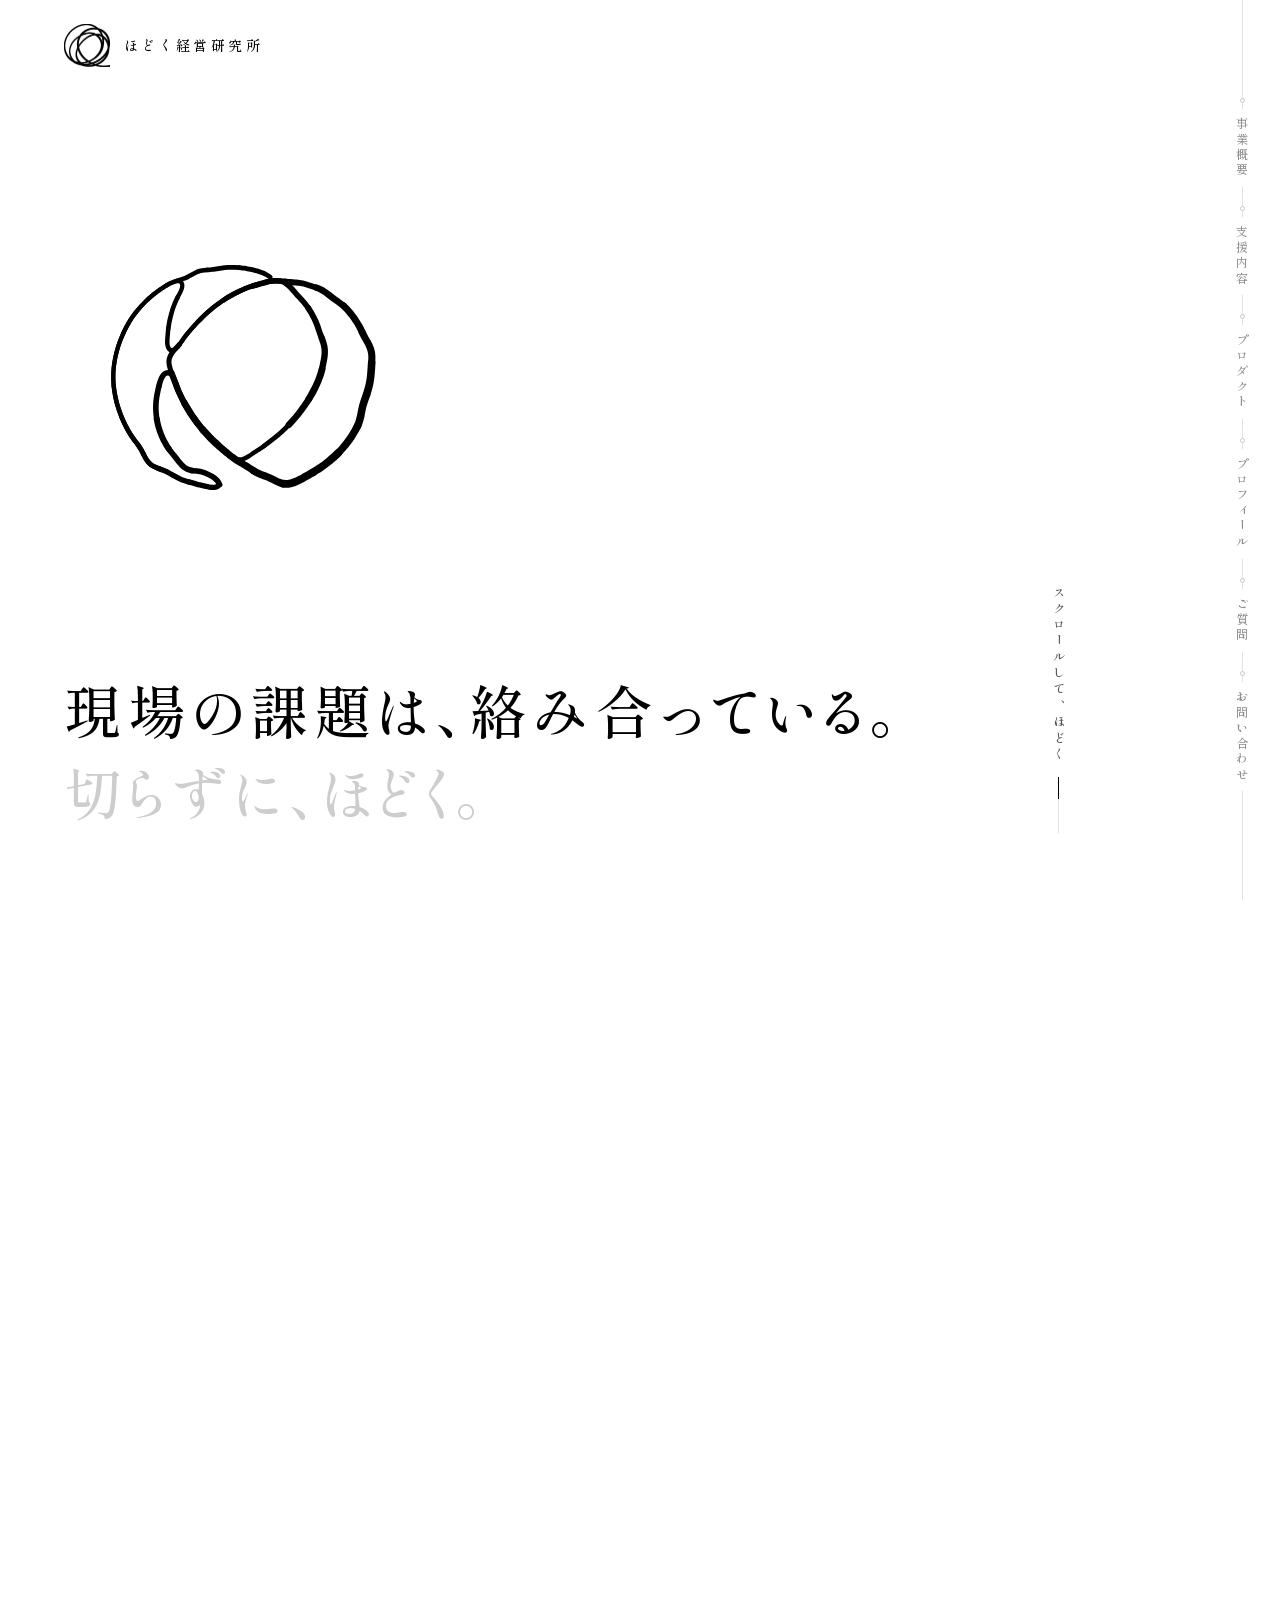
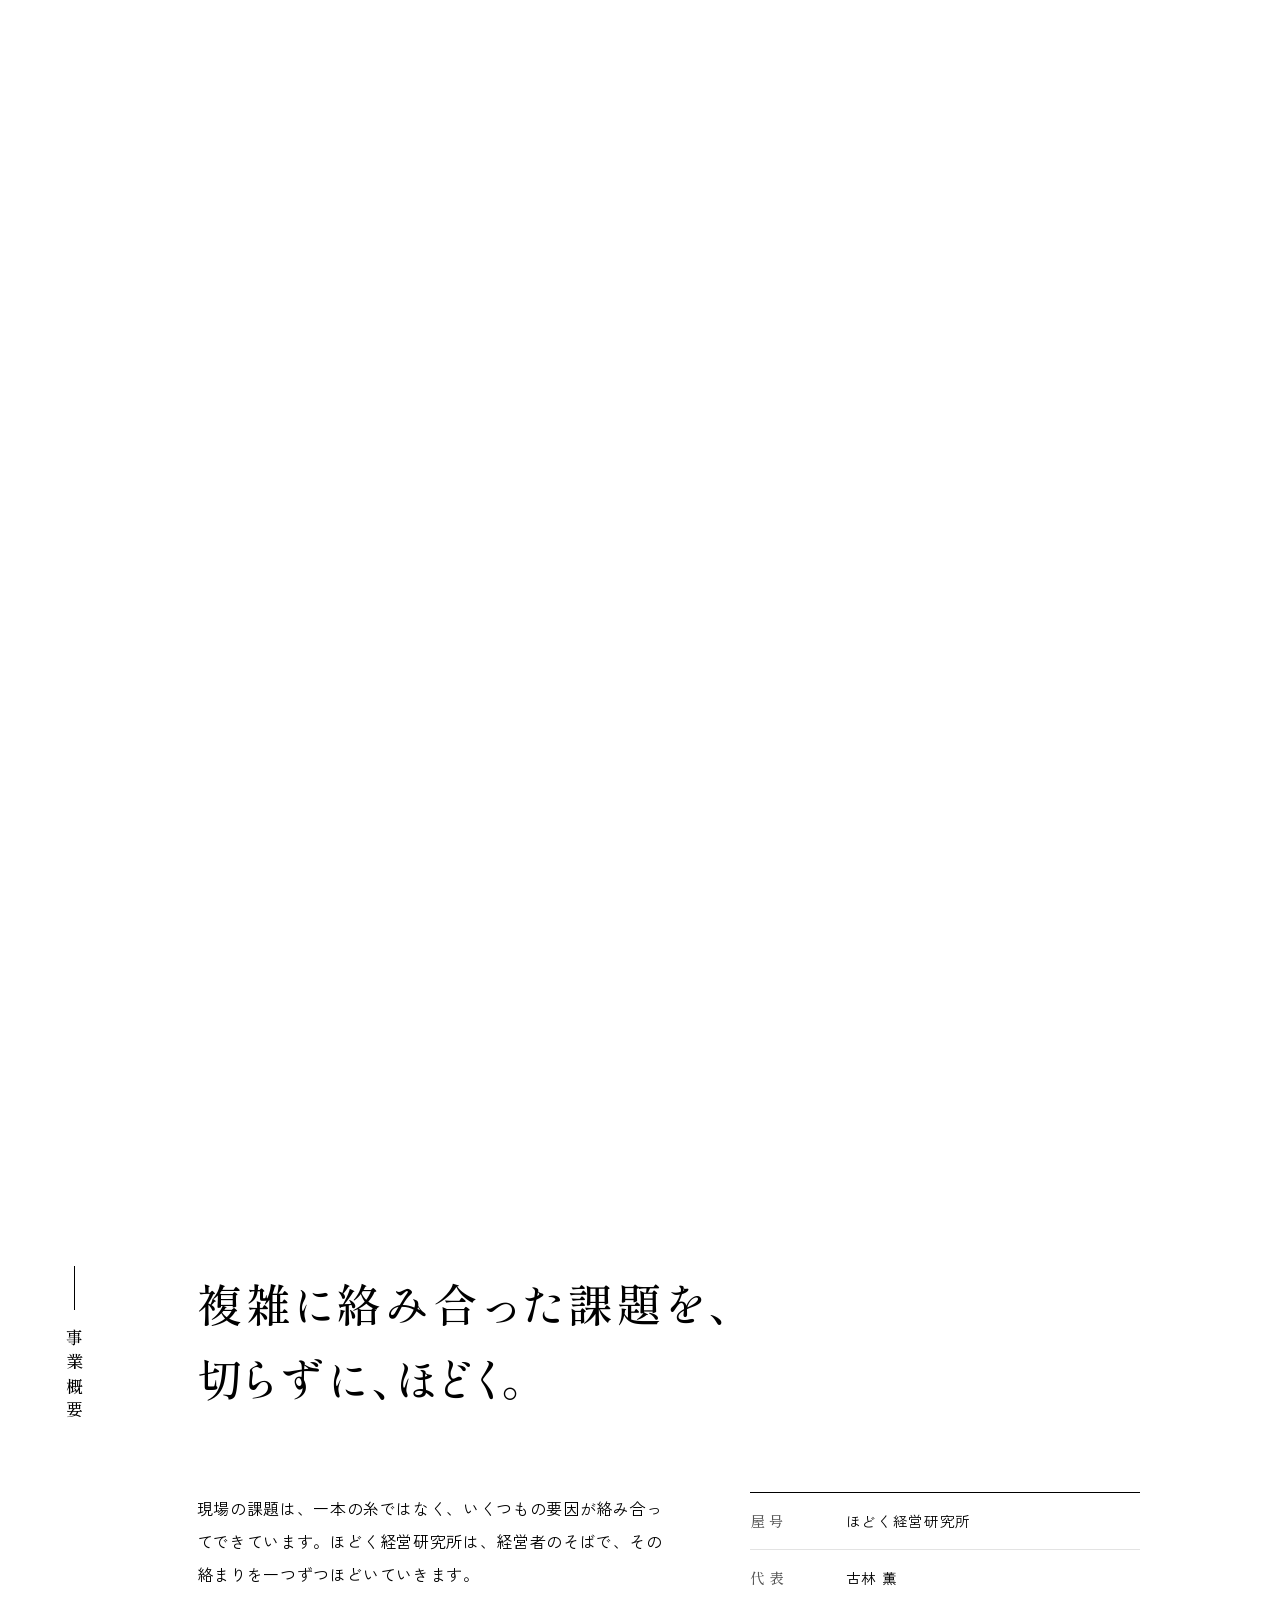
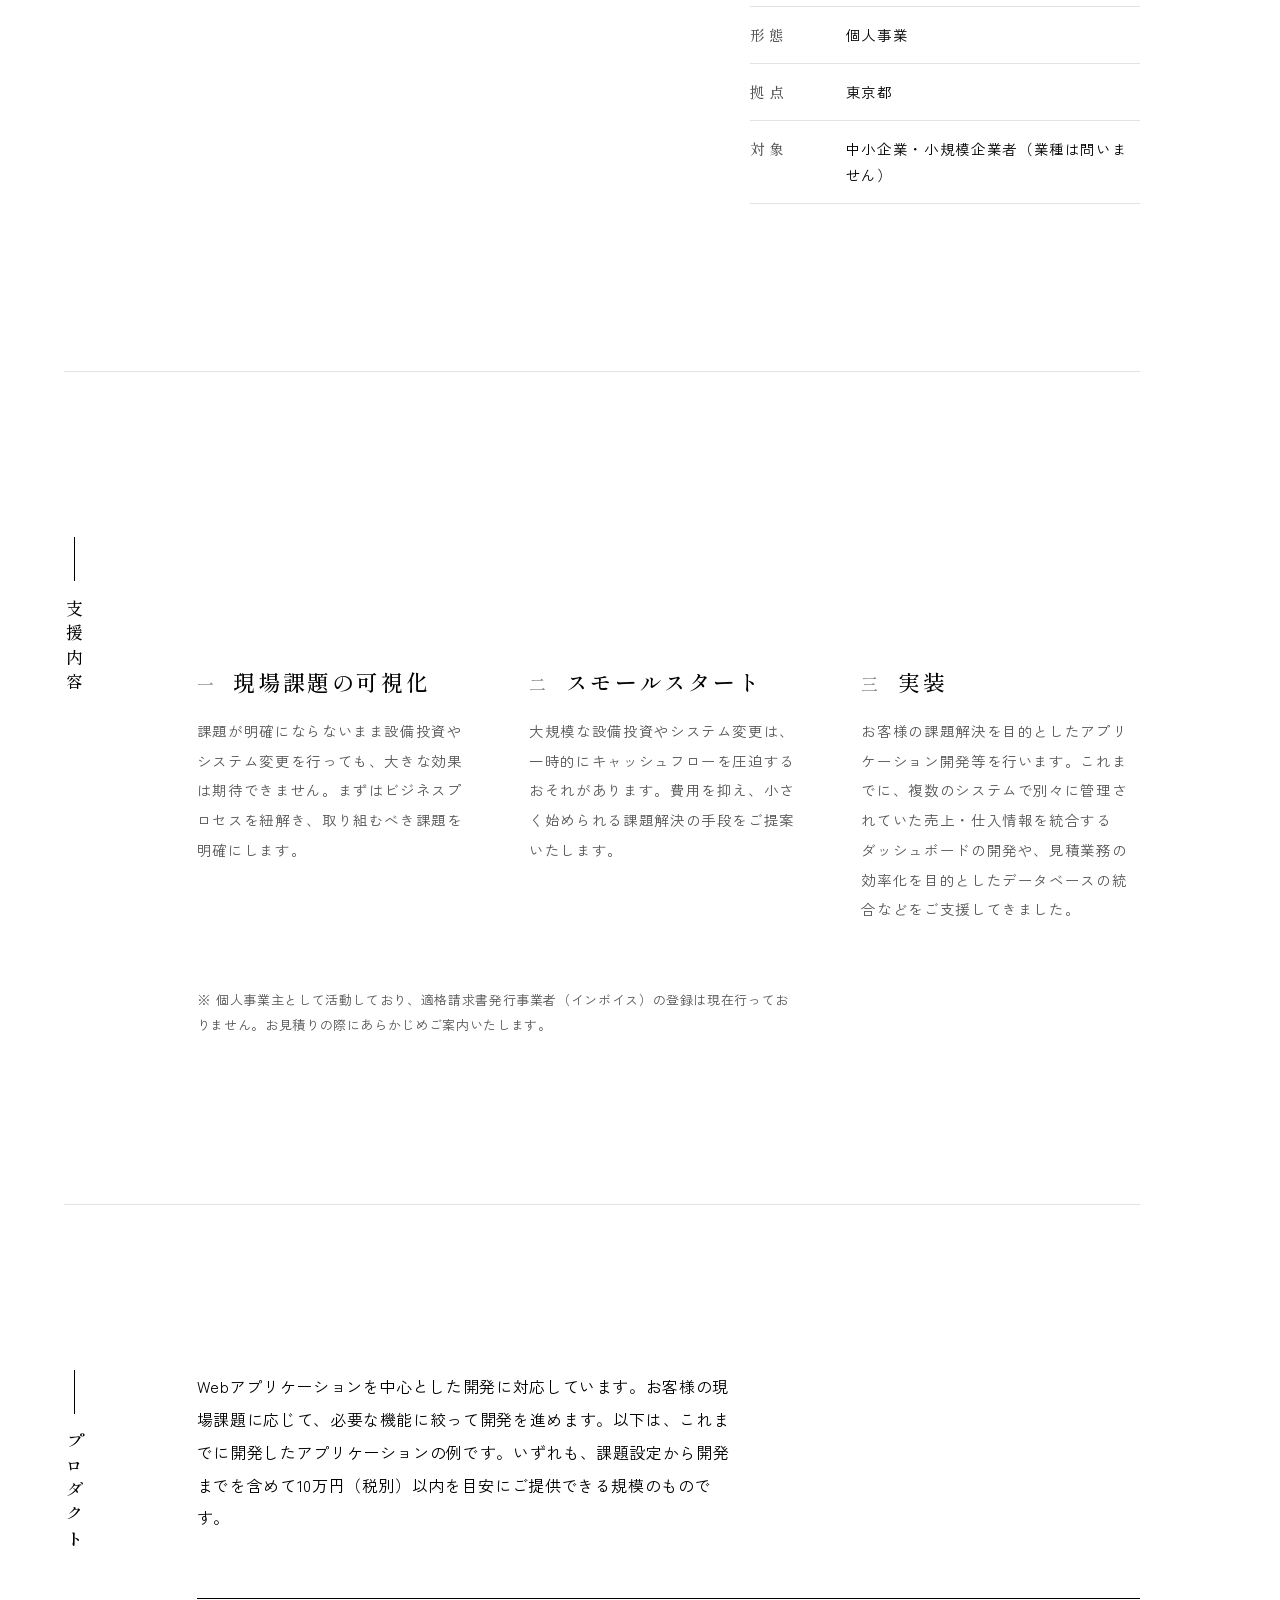
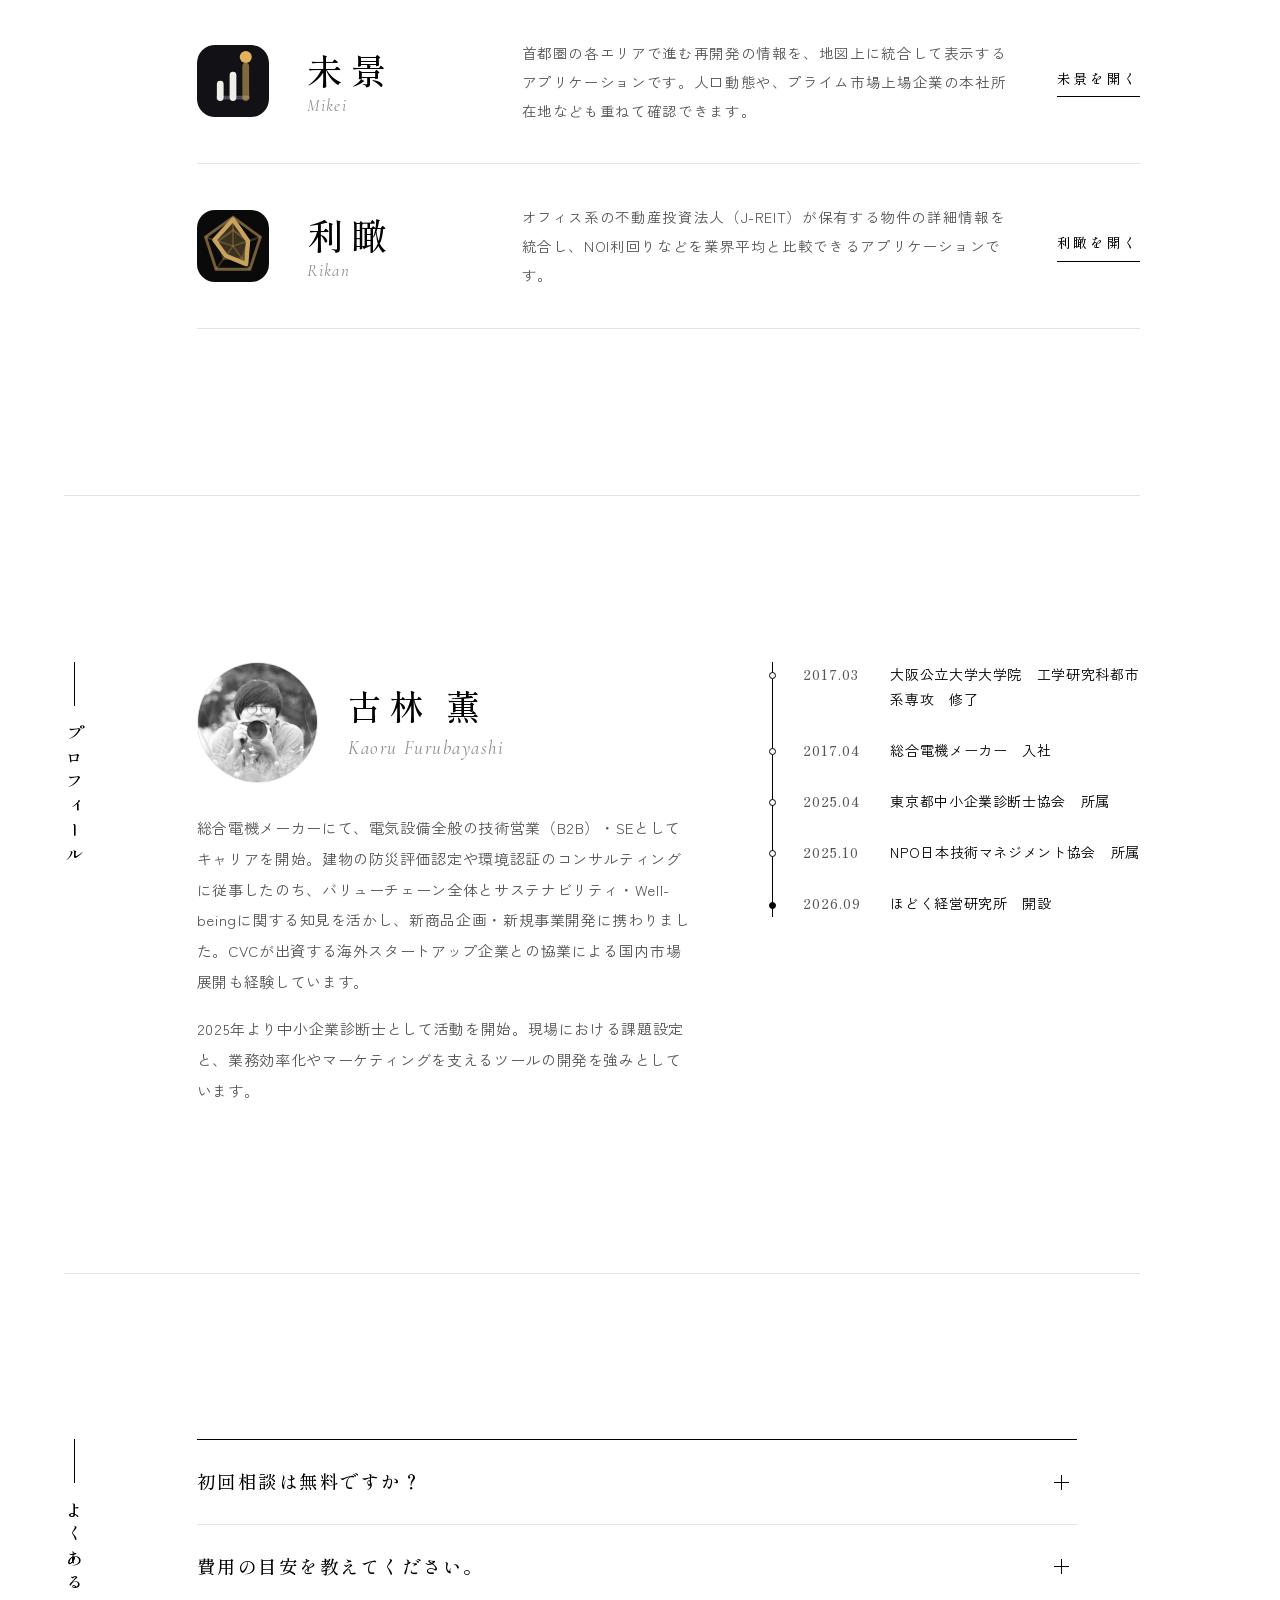
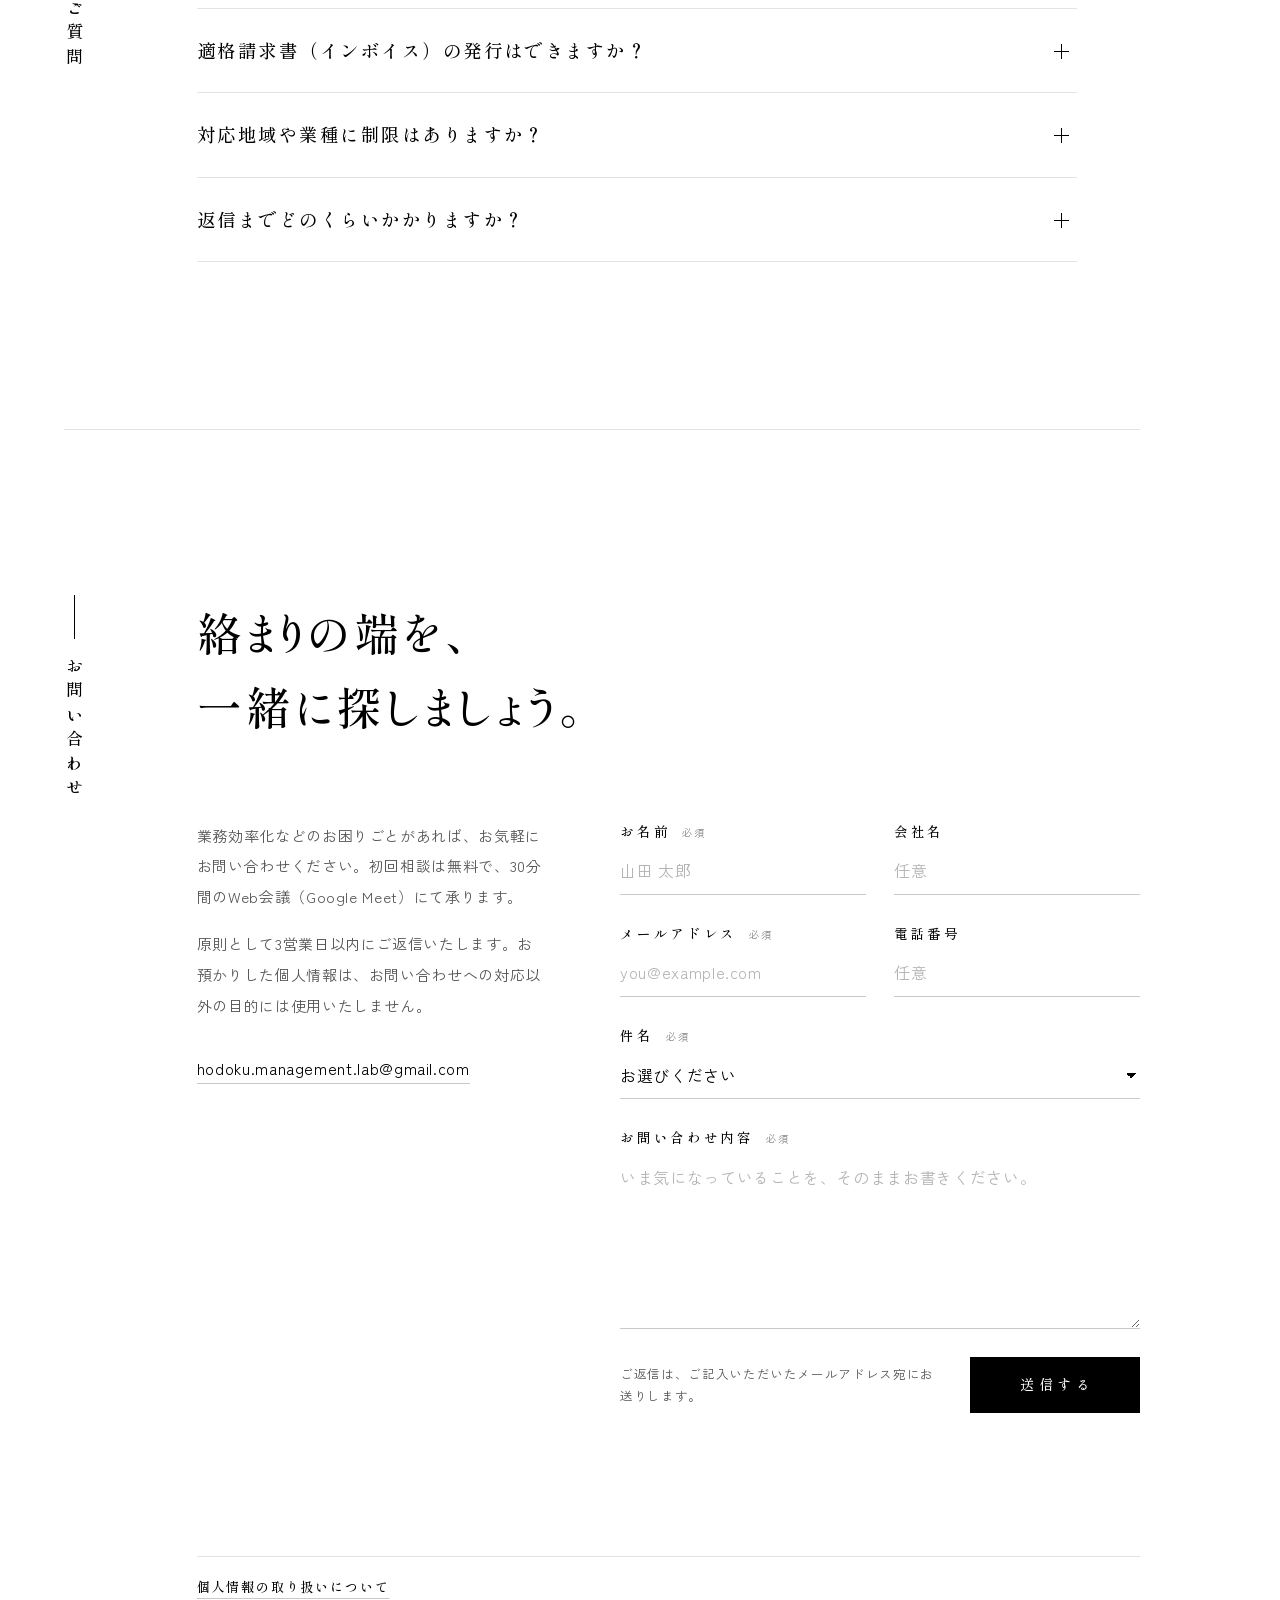
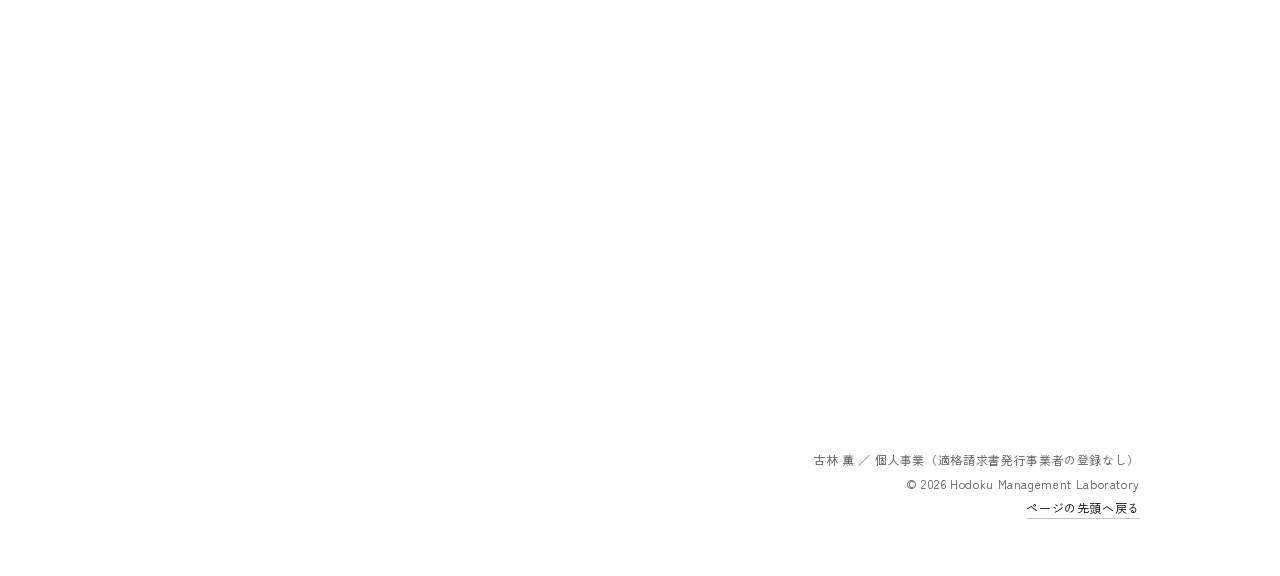
==== commit 1bfeda87: "Add files via upload" ====
--- a/index.html
+++ b/index.html
@@ -2,68 +2,64 @@
 <html lang="ja">
 <head>
 <meta charset="UTF-8">
-<!-- ===== Security: Content Security Policy（スクリプトはハッシュで許可。JSを編集した場合は tools/csp-hash.py で再計算） ===== -->
-<meta http-equiv="Content-Security-Policy" content="default-src 'none'; base-uri 'none'; object-src 'none'; form-action 'self'; script-src 'sha256-I850Sf3dwGqwUILMSTRueK0Tbntwoa3wpjV9ffdH9BQ='; style-src 'self' 'unsafe-inline' https://fonts.googleapis.com; font-src https://fonts.gstatic.com; img-src 'self' data:; connect-src https://formsubmit.co; manifest-src 'self'; upgrade-insecure-requests">
+<meta name="viewport" content="width=device-width, initial-scale=1, viewport-fit=cover">
+<!-- 予備のCSP（本番では _headers が同じ内容をHTTPヘッダーで送信します。こちらはローカル表示や他サーバー移設時の保険） -->
+<meta http-equiv="Content-Security-Policy" content="default-src 'none'; script-src 'self'; style-src 'self'; img-src 'self'; font-src 'self'; connect-src 'self' https://formsubmit.co; manifest-src 'self'; base-uri 'none'; form-action 'self'; object-src 'none'; require-trusted-types-for 'script'; trusted-types 'none'; upgrade-insecure-requests">
 <meta name="referrer" content="strict-origin-when-cross-origin">
-<meta name="viewport" content="width=device-width, initial-scale=1.0, viewport-fit=cover">
 <meta name="format-detection" content="telephone=no">
 
-<!-- ===== SEO ===== -->
 <title>ほどく経営研究所｜現場課題の可視化・業務効率化ツール開発（東京）</title>
 <meta name="description" content="ほどく経営研究所（東京都・古林薫）は、中小企業・小規模企業者の現場課題を可視化し、費用を抑えたスモールスタートで解決する経営支援です。売上・仕入の統合ダッシュボードや見積効率化など業務効率化ツールの開発にも対応。初回相談無料（30分・Web会議）。">
-<meta name="keywords" content="ほどく経営研究所,経営支援,中小企業,小規模企業者,業務効率化,現場課題,可視化,ツール開発,Webアプリケーション,ダッシュボード,スモールスタート,東京">
 <meta name="author" content="古林 薫">
 <meta name="robots" content="index,follow,max-snippet:-1,max-image-preview:large,max-video-preview:-1">
-<!-- 公開時に YOUR-DOMAIN を実際のドメインに置き換えてください（canonical / og:url / og:image / JSON-LD の url） -->
-<link rel="canonical" href="https://YOUR-DOMAIN/">
+<link rel="canonical" href="https://hodoku-management-lab.kaoru-furubayashi.com/">
 <meta name="theme-color" content="#ffffff">
-<!-- アイコン（タブ・ブックマーク・ホーム画面・デスクトップ保存） -->
+<meta name="color-scheme" content="light">
+
 <link rel="icon" href="favicon.ico" sizes="any">
 <link rel="icon" type="image/png" sizes="32x32" href="favicon-32.png">
 <link rel="icon" type="image/png" sizes="16x16" href="favicon-16.png">
-<link rel="icon" type="image/png" sizes="64x64" href="[data-uri]">
 <link rel="apple-touch-icon" sizes="180x180" href="apple-touch-icon.png">
 <link rel="manifest" href="site.webmanifest">
 <meta name="application-name" content="ほどく経営研究所">
 <meta name="apple-mobile-web-app-title" content="ほどく経営研究所">
 
-<!-- Open Graph / Twitter -->
 <meta property="og:type" content="website">
 <meta property="og:site_name" content="ほどく経営研究所">
 <meta property="og:locale" content="ja_JP">
-<meta property="og:url" content="https://YOUR-DOMAIN/">
+<meta property="og:url" content="https://hodoku-management-lab.kaoru-furubayashi.com/">
 <meta property="og:title" content="ほどく経営研究所｜切らずに、ほどく。">
 <meta property="og:description" content="複雑に絡み合った現場の課題を、切らずに、ほどく。現場課題の可視化から、費用を抑えた課題解決、業務効率化ツールの開発まで。初回相談無料。">
-<meta property="og:image" content="https://YOUR-DOMAIN/ogp.png">
+<meta property="og:image" content="https://hodoku-management-lab.kaoru-furubayashi.com/ogp.png">
 <meta property="og:image:width" content="1200">
 <meta property="og:image:height" content="630">
 <meta property="og:image:alt" content="ほどく経営研究所 — 切らずに、ほどく。">
 <meta name="twitter:card" content="summary_large_image">
 <meta name="twitter:title" content="ほどく経営研究所｜切らずに、ほどく。">
 <meta name="twitter:description" content="現場課題の可視化から業務効率化ツールの開発まで。初回相談無料（30分・Web会議）。">
-<meta name="twitter:image" content="https://YOUR-DOMAIN/ogp.png">
-
-<link rel="preconnect" href="https://fonts.googleapis.com">
-<link rel="preconnect" href="https://fonts.gstatic.com" crossorigin>
-<link href="https://fonts.googleapis.com/css2?family=Shippori+Mincho:wght@400;500;600&family=Cormorant+Garamond:ital,wght@0,400;0,500;1,400&family=Noto+Sans+JP:wght@300;400;500&display=swap" rel="stylesheet">
-
-<!-- ===== 構造化データ（検索エンジン・AI検索向け） ===== -->
+<meta name="twitter:image" content="https://hodoku-management-lab.kaoru-furubayashi.com/ogp.png">
+
+<link rel="preload" href="assets/fonts/shippori-mincho-500-core.woff2" as="font" type="font/woff2" crossorigin>
+<link rel="preload" href="assets/fonts/zen-kaku-gothic-new-400-core.woff2" as="font" type="font/woff2" crossorigin>
+<link rel="stylesheet" href="assets/css/site.css?v=20261114">
+<script src="assets/js/app.js?v=20261114" defer></script>
+
 <script type="application/ld+json">
 {
   "@context": "https://schema.org",
   "@graph": [
     {
       "@type": "ProfessionalService",
-      "@id": "https://YOUR-DOMAIN/#organization",
+      "@id": "https://hodoku-management-lab.kaoru-furubayashi.com/#organization",
       "name": "ほどく経営研究所",
       "alternateName": "Hodoku Management Laboratory",
-      "url": "https://YOUR-DOMAIN/",
-      "logo": "https://YOUR-DOMAIN/ogp.png",
-      "image": "https://YOUR-DOMAIN/ogp.png",
+      "url": "https://hodoku-management-lab.kaoru-furubayashi.com/",
+      "logo": "https://hodoku-management-lab.kaoru-furubayashi.com/ogp.png",
+      "image": "https://hodoku-management-lab.kaoru-furubayashi.com/ogp.png",
       "slogan": "切らずに、ほどく。",
       "description": "中小企業・小規模企業者の現場課題を可視化し、費用を抑えたスモールスタートで解決する経営支援。業務効率化ツール（Webアプリケーション）の開発にも対応。",
       "email": "hodoku.management.lab@gmail.com",
-      "founder": { "@id": "https://YOUR-DOMAIN/#person" },
+      "founder": { "@id": "https://hodoku-management-lab.kaoru-furubayashi.com/#person" },
       "foundingDate": "2026-09",
       "areaServed": { "@type": "Country", "name": "JP" },
       "address": { "@type": "PostalAddress", "addressRegion": "東京都", "addressCountry": "JP" },
@@ -82,11 +78,11 @@
     },
     {
       "@type": "Person",
-      "@id": "https://YOUR-DOMAIN/#person",
+      "@id": "https://hodoku-management-lab.kaoru-furubayashi.com/#person",
       "name": "古林 薫",
       "alternateName": "Kaoru Furubayashi",
       "jobTitle": "中小企業診断士",
-      "worksFor": { "@id": "https://YOUR-DOMAIN/#organization" },
+      "worksFor": { "@id": "https://hodoku-management-lab.kaoru-furubayashi.com/#organization" },
       "affiliation": [
         { "@type": "Organization", "name": "東京都中小企業診断士協会" },
         { "@type": "Organization", "name": "NPO日本技術マネジメント協会" }
@@ -95,19 +91,19 @@
     },
     {
       "@type": "WebSite",
-      "@id": "https://YOUR-DOMAIN/#website",
-      "url": "https://YOUR-DOMAIN/",
+      "@id": "https://hodoku-management-lab.kaoru-furubayashi.com/#website",
+      "url": "https://hodoku-management-lab.kaoru-furubayashi.com/",
       "name": "ほどく経営研究所",
       "inLanguage": "ja",
-      "publisher": { "@id": "https://YOUR-DOMAIN/#organization" }
+      "publisher": { "@id": "https://hodoku-management-lab.kaoru-furubayashi.com/#organization" }
     },
     {
       "@type": "WebPage",
-      "@id": "https://YOUR-DOMAIN/#webpage",
-      "url": "https://YOUR-DOMAIN/",
+      "@id": "https://hodoku-management-lab.kaoru-furubayashi.com/#webpage",
+      "url": "https://hodoku-management-lab.kaoru-furubayashi.com/",
       "name": "ほどく経営研究所｜現場課題の可視化・業務効率化ツール開発",
-      "isPartOf": { "@id": "https://YOUR-DOMAIN/#website" },
-      "about": { "@id": "https://YOUR-DOMAIN/#organization" },
+      "isPartOf": { "@id": "https://hodoku-management-lab.kaoru-furubayashi.com/#website" },
+      "about": { "@id": "https://hodoku-management-lab.kaoru-furubayashi.com/#organization" },
       "inLanguage": "ja"
     },
     {
@@ -131,597 +127,205 @@
   ]
 }
 </script>
-
-<style>
-/* ============================================================
-   TOKENS
-   ============================================================ */
-:root{
-  --paper:#ffffff;
-  --paper-2:#f7f7f6;
-  --ink:#111111;
-  --ink-2:#4a4a4a;
-  --ink-3:#8a8a8a;
-  --rule:#e4e4e2;
-  --rule-2:#cfcfcd;
-
-  --f-display:"Shippori Mincho","Hiragino Mincho ProN","Yu Mincho","Noto Serif JP","Noto Serif CJK JP",serif;
-  --f-latin:"Cormorant Garamond","Shippori Mincho","Noto Serif JP",serif;
-  --f-body:"Noto Sans JP","Hiragino Kaku Gothic ProN","Yu Gothic","Noto Sans CJK JP",sans-serif;
-
-  --w-content:1120px;
-  --pad:clamp(20px,5vw,72px);
-  --nav-w:88px;
-  --ease:cubic-bezier(.22,1,.36,1);
-}
-*{box-sizing:border-box;margin:0;padding:0}
-html{scroll-behavior:smooth;-webkit-text-size-adjust:100%}
-@media (prefers-reduced-motion:reduce){html{scroll-behavior:auto}}
-body{
-  background:var(--paper);color:var(--ink);
-  font-family:var(--f-body);font-weight:300;
-  font-size:15px;line-height:2;letter-spacing:.04em;
-  font-feature-settings:"palt";
-  overflow-x:hidden;
-}
-img{max-width:100%;display:block}
-a{color:inherit;text-decoration:none}
-::selection{background:var(--ink);color:var(--paper)}
-:focus-visible{outline:1.5px solid var(--ink);outline-offset:4px}
-
-/* ============================================================
-   BRAND (top-left, fixed)
-   ============================================================ */
-.brand{
-  position:fixed;top:28px;left:var(--pad);z-index:50;
-  display:flex;align-items:center;gap:13px;
-}
-.brand__mark{width:46px;height:auto;flex:0 0 auto;position:relative;z-index:1}
-/* keeps the fixed mark legible when body text scrolls beneath it */
-.brand::before{
-  content:"";position:absolute;left:-10px;top:50%;width:66px;height:66px;border-radius:50%;
-  transform:translateY(-50%);background:radial-gradient(circle,rgba(255,255,255,.96) 55%,rgba(255,255,255,0) 78%);
-  opacity:0;transition:opacity .4s var(--ease);pointer-events:none;
-}
-.brand.is-compact::before{opacity:1}
-@media (max-width:860px){.brand__mark{width:38px}.brand::before{width:56px;height:56px;left:-9px}}
-.brand__name{
-  font-family:var(--f-display);font-weight:500;font-size:14px;letter-spacing:.22em;
-}
-.brand__name{transition:opacity .5s var(--ease),transform .5s var(--ease)}
-.brand.is-compact .brand__name{opacity:0;transform:translateX(-6px);pointer-events:none}
-.brand__sub{
-  display:block;font-family:var(--f-latin);font-size:10.5px;letter-spacing:.32em;
-  color:var(--ink-3);margin-top:-2px;text-transform:uppercase;
-}
-
-/* ============================================================
-   INDEX / 目次  — the thread runs down the right edge
-   ============================================================ */
-.index{
-  position:fixed;right:0;top:0;height:100vh;width:var(--nav-w);
-  z-index:40;display:flex;flex-direction:column;justify-content:center;align-items:center;
-}
-.index__thread{
-  position:absolute;top:0;bottom:0;left:50%;width:1px;background:var(--rule);
-}
-.index__thread::after{
-  content:"";position:absolute;top:0;left:0;width:100%;height:100%;
-  background:var(--ink);transform-origin:top;transform:scaleY(var(--progress,0));
-  transition:transform .15s linear;
-}
-.index__list{list-style:none;position:relative;display:flex;flex-direction:column;gap:38px;align-items:center}
-.index__item a{
-  position:relative;display:block;padding:6px 0;
-  writing-mode:vertical-rl;text-orientation:upright;line-height:1.1;
-  font-feature-settings:normal;
-  font-family:var(--f-display);font-size:11.5px;letter-spacing:.28em;color:var(--ink-3);
-  transition:color .35s var(--ease),transform .35s var(--ease);
-  background:var(--paper);
-}
-.index__item a::before{
-  content:"";position:absolute;left:50%;top:-14px;width:5px;height:5px;border-radius:50%;
-  border:1px solid var(--rule-2);background:var(--paper);transform:translateX(-50%);
-  transition:background .35s,border-color .35s,transform .35s var(--ease);
-}
-.index__item a:hover,.index__item.is-active a{color:var(--ink)}
-.index__item.is-active a::before{background:var(--ink);border-color:var(--ink);transform:translateX(-50%) scale(1.25)}
-
-/* ============================================================
-   LAYOUT
-   ============================================================ */
-.page{padding-right:var(--nav-w)}
-.wrap{max-width:var(--w-content);margin:0 auto;padding:0 var(--pad)}
-section{position:relative}
-.sec{padding:clamp(88px,12vw,160px) 0}
-.sec--tint{background:var(--paper-2)}
-
-.eyebrow{
-  display:flex;align-items:center;gap:14px;
-  font-family:var(--f-latin);font-size:12px;letter-spacing:.34em;text-transform:uppercase;color:var(--ink-3);
-  margin-bottom:26px;
-}
-.eyebrow::before{content:"";width:34px;height:1px;background:var(--ink)}
-.eyebrow em{font-style:normal;font-family:var(--f-display);font-size:11.5px;letter-spacing:.2em;color:var(--ink-2)}
-
-h2.title{
-  font-family:var(--f-display);font-weight:500;
-  font-size:clamp(26px,3.4vw,40px);line-height:1.5;letter-spacing:.08em;
-  margin-bottom:clamp(28px,4vw,48px);
-}
-h2.title small{
-  display:block;font-family:var(--f-latin);font-weight:400;font-style:italic;
-  font-size:.5em;letter-spacing:.12em;color:var(--ink-3);margin-top:6px;
-}
-.lead{font-size:16px;line-height:2.2;max-width:38em}
-.lead + .lead{margin-top:1.2em}
-.lead--gap{margin-bottom:40px}
-
-/* scroll reveal */
-.rv{opacity:0;transform:translateY(22px);transition:opacity 1s var(--ease),transform 1s var(--ease)}
-.rv.is-in{opacity:1;transform:none}
-.rv[data-delay="1"]{transition-delay:.12s}
-.rv[data-delay="2"]{transition-delay:.24s}
-.rv[data-delay="3"]{transition-delay:.36s}
-@media (prefers-reduced-motion:reduce){.rv{opacity:1;transform:none;transition:none}}
-
-/* ============================================================
-   HERO
-   ============================================================ */
-.hero{
-  min-height:100svh;display:flex;flex-direction:column;justify-content:center;
-  padding:110px 0 60px;overflow:hidden;
-}
-.hero__canvas-wrap{
-  position:relative;width:100%;aspect-ratio:16/6;max-height:52vh;cursor:pointer;
-}
-.hero__canvas{width:100%;height:100%;display:block}
-.hero__hint{
-  position:absolute;right:0;bottom:-6px;
-  font-family:var(--f-latin);font-size:11px;letter-spacing:.3em;text-transform:uppercase;color:var(--ink-3);
-  opacity:0;transition:opacity .8s;
-}
-.hero__canvas-wrap.is-done .hero__hint{opacity:1}
-.hero__copy{
-  display:grid;grid-template-columns:1fr auto;align-items:end;gap:24px;
-  margin-top:clamp(20px,4vw,48px);
-}
-.hero__tag{
-  font-family:var(--f-display);font-weight:500;
-  font-size:clamp(28px,5.2vw,64px);letter-spacing:.34em;line-height:1.3;
-  white-space:nowrap;
-}
-.hero__h1{display:block;font-weight:500}
-.hero__tag{display:block}
-.hero__tag > span{display:inline-block;opacity:0;transform:translateY(.4em);transition:opacity .9s var(--ease),transform .9s var(--ease)}
-.hero__tag.is-in > span{opacity:1;transform:none}
-.hero__name{
-  font-family:var(--f-display);font-size:clamp(14px,1.6vw,18px);letter-spacing:.3em;color:var(--ink-2);
-  margin-top:10px;display:flex;flex-wrap:wrap;gap:0 .6em;
-}
-.hero__name span{white-space:nowrap}
-@media (max-width:480px){.hero__name .hero__dash{display:none}.hero__name{letter-spacing:.22em}}
-.hero__meta{
-  text-align:right;font-family:var(--f-latin);font-size:12px;letter-spacing:.24em;line-height:1.9;color:var(--ink-3);text-transform:uppercase;
-}
-.hero__scroll{
-  margin-top:clamp(40px,6vw,72px);display:inline-flex;align-items:center;gap:14px;
-  font-family:var(--f-latin);font-size:11px;letter-spacing:.34em;text-transform:uppercase;color:var(--ink-3);
-}
-.hero__scroll i{display:block;width:1px;height:44px;background:var(--rule-2);position:relative;overflow:hidden}
-.hero__scroll i::after{content:"";position:absolute;left:0;top:-100%;width:100%;height:100%;background:var(--ink);animation:drop 2.2s var(--ease) infinite}
-@keyframes drop{0%{top:-100%}60%{top:100%}100%{top:100%}}
-@media (prefers-reduced-motion:reduce){.hero__scroll i::after{animation:none}}
-
-/* ============================================================
-   ABOUT
-   ============================================================ */
-.about{display:grid;grid-template-columns:minmax(0,1.1fr) minmax(0,.9fr);gap:clamp(40px,6vw,96px);align-items:start}
-.about__aside{border-left:1px solid var(--rule);padding-left:clamp(24px,3vw,40px)}
-.about__aside dl{display:grid;grid-template-columns:auto 1fr;gap:12px 24px;font-size:13.5px}
-.about__aside dt{font-family:var(--f-display);letter-spacing:.18em;color:var(--ink-3);white-space:nowrap}
-.about__aside dd{color:var(--ink-2)}
-.about__logo{margin-top:36px;max-width:280px;opacity:.9}
-
-.words{margin-top:clamp(56px,7vw,96px);display:grid;grid-template-columns:repeat(3,1fr);gap:1px;background:var(--rule)}
-.word{background:var(--paper);padding:34px 28px}
-.word b{
-  display:block;font-family:var(--f-display);font-weight:500;font-size:22px;letter-spacing:.2em;margin-bottom:10px;
-}
-.word i{display:block;font-family:var(--f-latin);font-style:italic;font-size:12px;letter-spacing:.14em;color:var(--ink-3);margin-bottom:14px}
-.word p{font-size:13.5px;line-height:1.95;color:var(--ink-2)}
-
-/* ============================================================
-   SERVICES
-   ============================================================ */
-.services{border-top:1px solid var(--ink)}
-.service{
-  display:grid;grid-template-columns:minmax(160px,.38fr) minmax(0,1fr);gap:clamp(20px,4vw,64px);
-  padding:clamp(28px,3.6vw,44px) 0;border-bottom:1px solid var(--rule);
-  align-items:start;
-}
-.service__k{font-family:var(--f-display);font-weight:500;font-size:clamp(17px,1.8vw,21px);letter-spacing:.14em;line-height:1.6}
-.service__k small{display:block;font-family:var(--f-latin);font-style:italic;font-weight:400;font-size:12px;letter-spacing:.12em;color:var(--ink-3);margin-top:4px}
-.service__d{font-size:14px;line-height:2;color:var(--ink-2);max-width:44em}
-.service__d ul{list-style:none;margin-top:10px;display:flex;flex-wrap:wrap;gap:6px 14px}
-.service__d li{font-size:12.5px;color:var(--ink-3);letter-spacing:.06em}
-.service__d li::before{content:"—";margin-right:6px}
-.service__n{
-  font-family:var(--f-latin);font-size:13px;letter-spacing:.2em;color:var(--ink-3);
-  writing-mode:vertical-rl;padding-top:4px;
-}
-.note{font-size:12.5px;color:var(--ink-3);line-height:1.9;margin-top:26px}
-
-/* ============================================================
-   PRODUCTS
-   ============================================================ */
-.products{display:grid;grid-template-columns:repeat(auto-fit,minmax(280px,1fr));gap:1px;background:var(--rule);border:1px solid var(--rule);max-width:820px}
-.product{
-  position:relative;background:var(--paper);padding:30px 26px 34px;
-  transition:background .5s var(--ease);
-}
-.product:hover{background:var(--paper-2)}
-.product__tags{display:flex;gap:8px;margin-bottom:22px}
-.product__tags span{font-size:10.5px;letter-spacing:.14em;border:1px solid var(--rule-2);padding:2px 8px;color:var(--ink-3)}
-.product__head{display:flex;align-items:center;gap:18px;margin:4px 0 20px}
-.product__icon{
-  flex:0 0 auto;width:56px;height:56px;border-radius:14px;overflow:hidden;display:block;
-  box-shadow:0 1px 2px rgba(0,0,0,.08),0 6px 18px -8px rgba(0,0,0,.35);
-  transition:transform .5s var(--ease),box-shadow .5s var(--ease);
-}
-.product__icon-svg{width:100%;height:100%;display:block}
-.product:hover .product__icon{transform:translateY(-2px);box-shadow:0 2px 3px rgba(0,0,0,.08),0 12px 24px -10px rgba(0,0,0,.4)}
-.product__kanji{font-family:var(--f-display);font-weight:500;font-size:28px;letter-spacing:.24em;line-height:1}
-.product__latin{font-family:var(--f-latin);font-size:12px;letter-spacing:.36em;text-transform:uppercase;color:var(--ink-3);margin-top:7px}
-.product__p{font-size:13.5px;line-height:2;color:var(--ink-2);min-height:5.8em;max-width:34em}
-.product__link{
-  display:inline-flex;align-items:center;gap:10px;margin-top:20px;
-  font-family:var(--f-latin);font-size:12px;letter-spacing:.24em;text-transform:uppercase;
-}
-.product__link::after{content:"→";transition:transform .4s var(--ease)}
-.product:hover .product__link::after{transform:translateX(6px)}
-
-/* ============================================================
-   PROFILE
-   ============================================================ */
-.profile{display:grid;grid-template-columns:minmax(0,1fr) minmax(0,1fr);gap:clamp(40px,6vw,96px)}
-.profile__head{display:flex;align-items:center;gap:clamp(18px,2.4vw,28px)}
-.profile__photo{
-  --pp:clamp(84px,9vw,120px);
-  width:var(--pp);height:var(--pp);min-width:var(--pp);flex:0 0 auto;
-  border-radius:50%;object-fit:cover;object-position:center 42%;
-  filter:grayscale(1);border:1px solid var(--rule);background:var(--paper-2);
-}
-.profile__name{font-family:var(--f-display);font-weight:500;font-size:clamp(24px,3vw,32px);letter-spacing:.2em;line-height:1.4}
-.profile__name small{display:block;font-family:var(--f-latin);font-size:.5em;letter-spacing:.3em;color:var(--ink-3);text-transform:uppercase;margin-top:4px}
-.profile__bio{margin-top:26px;font-size:14px;line-height:2.1;color:var(--ink-2);max-width:36em}
-.profile__bio p + p{margin-top:1em}
-.creds .creds__h{font-family:var(--f-latin);font-size:12px;letter-spacing:.34em;text-transform:uppercase;color:var(--ink-3);margin-bottom:14px;font-weight:400}
-.creds ul{list-style:none}
-.creds li{font-size:13.5px;line-height:1.9;padding:7px 0;border-bottom:1px solid var(--rule);display:flex;gap:18px}
-.creds li time{font-family:var(--f-latin);font-size:13px;letter-spacing:.1em;color:var(--ink-3);min-width:5.5em}
-.profile__ext{margin-top:28px;font-size:12.5px;color:var(--ink-3)}
-.profile__ext a{border-bottom:1px solid var(--rule-2);transition:border-color .3s}
-.profile__ext a:hover{border-color:var(--ink)}
-
-/* ============================================================
-   FAQ
-   ============================================================ */
-.faq{border-top:1px solid var(--ink);max-width:860px}
-.faq__item{display:grid;grid-template-columns:minmax(0,1fr);gap:8px;padding:26px 0;border-bottom:1px solid var(--rule)}
-.faq__item dt{font-family:var(--f-display);font-weight:500;font-size:17px;letter-spacing:.08em;line-height:1.7;display:flex;gap:14px}
-.faq__item dt::before{content:"Q";font-family:var(--f-latin);font-size:15px;color:var(--ink-3);letter-spacing:0;flex:0 0 auto}
-.faq__item dd{font-size:14px;line-height:2;color:var(--ink-2);padding-left:calc(14px + 1em)}
-
-/* ============================================================
-   CONTACT
-   ============================================================ */
-.contact{display:grid;grid-template-columns:minmax(0,.8fr) minmax(0,1.2fr);gap:clamp(40px,6vw,96px)}
-.contact__p{font-size:14px;line-height:2.1;color:var(--ink-2)}
-.contact__p + .contact__p{margin-top:1em}
-.contact__mail{margin-top:30px;font-family:var(--f-latin);font-size:16px;letter-spacing:.06em}
-.contact__mail a{border-bottom:1px solid var(--rule-2)}
-.contact__mail a:hover{border-color:var(--ink)}
-
-.form{display:grid;gap:26px}
-.field{position:relative;display:grid;gap:8px}
-.field label{
-  font-family:var(--f-display);font-size:12.5px;letter-spacing:.22em;color:var(--ink-2);display:flex;gap:10px;align-items:baseline;
-}
-.field label .req{font-family:var(--f-latin);font-size:10px;letter-spacing:.2em;color:var(--ink-3)}
-.field input,.field textarea,.field select{
-  width:100%;appearance:none;border:0;border-bottom:1px solid var(--rule-2);border-radius:0;
-  background:transparent;padding:10px 0;font-family:var(--f-body);font-size:15px;color:var(--ink);
-  transition:border-color .35s;line-height:1.6;
-}
-.field textarea{min-height:170px;resize:vertical}
-.field input:focus,.field textarea:focus,.field select:focus{outline:none;border-color:var(--ink)}
-.field select{background-image:url("data:image/svg+xml,%3Csvg xmlns='http://www.w3.org/2000/svg' width='12' height='12' viewBox='0 0 12 12'%3E%3Cpath d='M2 4l4 4 4-4' fill='none' stroke='%23111' stroke-width='1'/%3E%3C/svg%3E");background-repeat:no-repeat;background-position:right 2px center;padding-right:24px}
-.form__row{display:grid;grid-template-columns:1fr 1fr;gap:26px}
-.form__foot{display:flex;align-items:center;justify-content:space-between;gap:20px;flex-wrap:wrap;margin-top:6px}
-.form__note{font-size:12px;color:var(--ink-3);line-height:1.8;max-width:34em}
-.btn{
-  position:relative;display:inline-flex;align-items:center;gap:16px;
-  padding:16px 32px;border:1px solid var(--ink);background:var(--paper);color:var(--ink);cursor:pointer;
-  font-family:var(--f-display);font-size:13.5px;letter-spacing:.3em;
-  transition:color .45s var(--ease);overflow:hidden;
-}
-.btn::before{content:"";position:absolute;inset:0;background:var(--ink);transform:scaleX(0);transform-origin:left;transition:transform .5s var(--ease);z-index:0}
-.btn span{position:relative;z-index:1}
-.btn:hover{color:var(--paper)}
-.btn:hover::before{transform:scaleX(1)}
-.btn[disabled]{opacity:.5;cursor:default}
-.form__status{font-size:13px;line-height:1.9;color:var(--ink-2);min-height:1.9em}
-.form__status.is-error{color:#9a2a2a}
-.form__alt{margin-top:8px;padding-top:22px;border-top:1px solid var(--rule)}
-.form__alt p{font-size:12.5px;color:var(--ink-3);line-height:1.9;margin-bottom:14px}
-.form__alt-btns{display:flex;flex-wrap:wrap;gap:10px}
-.btn--s{padding:11px 18px;font-size:12px;letter-spacing:.2em}
-.honey{position:absolute;left:-9999px;opacity:0;height:0;width:0}
-
-/* ============================================================
-   FOOTER
-   ============================================================ */
-.footer{border-top:1px solid var(--ink);padding:44px 0 56px}
-.footer__in{display:flex;justify-content:space-between;align-items:flex-end;gap:24px;flex-wrap:wrap}
-.footer__brand{font-family:var(--f-display);font-size:14px;letter-spacing:.24em}
-.footer__brand small{display:block;font-family:var(--f-latin);font-size:11px;letter-spacing:.3em;color:var(--ink-3);margin-top:4px;text-transform:uppercase}
-.footer__meta{font-size:11.5px;color:var(--ink-3);line-height:1.9;text-align:right}
-.footer__top{font-family:var(--f-latin);font-size:11px;letter-spacing:.34em;text-transform:uppercase;display:inline-flex;gap:10px;align-items:center;margin-bottom:12px}
-.footer__top::before{content:"↑"}
-
-/* ============================================================
-   RESPONSIVE
-   ============================================================ */
-@media (max-width:1080px){
-  .words{grid-template-columns:1fr}
-}
-@media (max-width:860px){
-  :root{--nav-w:0px}
-  .page{padding-right:0;padding-bottom:64px}
-  .brand{top:18px}
-  .brand__name{font-size:13px}
-  /* index becomes a bottom bar on mobile */
-  .index{
-    top:auto;bottom:0;height:auto;width:100%;
-    flex-direction:row;justify-content:flex-start;align-items:stretch;
-    background:rgba(255,255,255,.92);backdrop-filter:blur(10px);-webkit-backdrop-filter:blur(10px);
-    border-top:1px solid var(--rule);
-  }
-  .index__thread{top:0;bottom:auto;left:0;width:100%;height:1px}
-  .index__thread::after{transform-origin:left;transform:scaleX(var(--progress,0))}
-  .index__list{flex-direction:row;gap:0;width:100%;overflow-x:auto;scrollbar-width:none;padding:0 6px}
-  .index__list::-webkit-scrollbar{display:none}
-  .index::after{content:"";position:absolute;right:0;top:1px;bottom:0;width:36px;pointer-events:none;
-    background:linear-gradient(90deg,rgba(255,255,255,0),rgba(255,255,255,.95))}
-  .index__item{flex:1 0 auto}
-  .index__item a{writing-mode:horizontal-tb;padding:16px 14px 14px;font-size:11px;letter-spacing:.14em;white-space:nowrap;background:transparent}
-  .index__item a::before{top:auto;bottom:6px;left:50%}
-
-  .hero{padding-top:96px}
-  .hero__canvas-wrap{aspect-ratio:16/8;max-height:none}
-  .hero__copy{grid-template-columns:1fr}
-  .hero__tag{white-space:normal;letter-spacing:.24em}
-  .hero__meta{text-align:left}
-  .about,.profile,.contact{grid-template-columns:1fr}
-  .about__aside{border-left:0;padding-left:0;border-top:1px solid var(--rule);padding-top:28px}
-  .service{grid-template-columns:1fr;gap:10px}
-  .service__n{writing-mode:horizontal-tb;order:-1}
-  .form__row{grid-template-columns:1fr}
-  .footer__meta{text-align:left}
-}
-@media (max-width:480px){
-  .hero__tag{font-size:clamp(26px,8.4vw,34px)}
-}
-</style>
 </head>
 <body>
-
-<!-- ===================== BRAND ===================== -->
-<header>
-<a class="brand" href="#top" aria-label="ほどく経営研究所 トップへ">
-  <img class="brand__mark" src="[data-uri]" alt="" aria-hidden="true">
-  <span class="brand__name">ほどく経営研究所<span class="brand__sub">Hodoku Management Lab</span></span>
-</a>
-
-<!-- ===================== INDEX / 目次 ===================== -->
-<nav class="index" aria-label="目次">
-  <div class="index__thread" aria-hidden="true"></div>
-  <ul class="index__list">
-    <li class="index__item" data-target="about"><a href="#about">事業概要</a></li>
-    <li class="index__item" data-target="services"><a href="#services">支援内容</a></li>
-    <li class="index__item" data-target="products"><a href="#products">プロダクト</a></li>
-    <li class="index__item" data-target="profile"><a href="#profile">プロフィール</a></li>
-    <li class="index__item" data-target="faq"><a href="#faq">FAQ</a></li>
-    <li class="index__item" data-target="contact"><a href="#contact">お問い合わせ</a></li>
-  </ul>
-</nav>
+<a class="skip" href="#about">本文へ移動</a>
+
+<header class="masthead">
+  <a class="brand" href="#top" aria-label="ほどく経営研究所 ページの先頭へ">
+    <img class="brand__mark" src="assets/img/mark.png" width="46" height="43" alt="">
+    <span class="brand__name">ほどく経営研究所</span>
+  </a>
+
+  <nav class="toc" aria-label="目次">
+    <span class="toc__line" aria-hidden="true"><span class="toc__fill"></span></span>
+    <ol class="toc__list">
+      <li><a href="#about">事業概要</a></li>
+      <li><a href="#services">支援内容</a></li>
+      <li><a href="#products">プロダクト</a></li>
+      <li><a href="#profile">プロフィール</a></li>
+      <li><a href="#faq">ご質問</a></li>
+      <li><a href="#contact">お問い合わせ</a></li>
+    </ol>
+  </nav>
 </header>
 
-<main class="page" id="top">
-
-<!-- ===================== HERO ===================== -->
-<section class="hero" aria-label="トップ">
-  <div class="wrap">
-    <div class="hero__canvas-wrap" id="thread" role="img" aria-label="絡み合った糸が、切らずにほどけて一本の線になるアニメーション" title="タップ／クリックでもう一度ほどく">
-      <canvas class="hero__canvas" id="threadCanvas"></canvas>
-      <span class="hero__hint">tap to tangle again</span>
+<main id="top">
+
+<!-- ===================== 冒頭：絡まった糸が、スクロールでほどける ===================== -->
+<section class="hero" id="hero" aria-label="現場の課題は、絡み合っている。切らずに、ほどく。">
+  <div class="hero__stage">
+    <canvas class="hero__canvas" id="thread" role="img" aria-label="絡み合った一本の糸。ページをスクロールすると、切れることなくほどけて、まっすぐな一本の線になる。"></canvas>
+    <noscript><img class="hero__fallback" src="assets/img/lockup.png" width="880" height="540" alt="ほどく経営研究所 — 切らずに、ほどく。"></noscript>
+
+    <!-- 絡まりに添える「現場の課題」の例。文言はここを書き換えるだけで変わります（スマホでは先頭4つを表示） -->
+    <ul class="issues" id="issues" aria-label="現場でよく聞く課題の例">
+      <li>売上と仕入が別管理</li>
+      <li>見積に時間がかかる</li>
+      <li>同じ数字を二度入力</li>
+      <li>担当者しか分からない</li>
+      <li>紙とExcelの往復</li>
+      <li>何から手をつけるか</li>
+    </ul>
+
+    <!-- ほどけた一本の線に並ぶ、三つの手順（支援内容へ） -->
+    <ol class="hero__steps" id="heroSteps" aria-label="ほどく手順">
+      <li><a href="#services"><span class="hero__step-n">一</span>現場課題の可視化</a></li>
+      <li><a href="#services"><span class="hero__step-n">二</span>スモールスタート</a></li>
+      <li><a href="#services"><span class="hero__step-n">三</span>実装</a></li>
+    </ol>
+
+    <h1 class="hero__h1">
+      <span class="hero__l1" id="heroL1">現場の課題は、絡み合っている。</span>
+      <span class="hero__l2" id="heroL2"><span>切</span><span>ら</span><span>ず</span><span>に</span><span>、</span><span>ほ</span><span>ど</span><span>く</span><span>。</span></span>
+    </h1>
+
+    <p class="hero__cue" id="heroCue" aria-hidden="true"><span>スクロールして、ほどく</span></p>
+  </div>
+</section>
+
+<!-- ===================== 事業概要 ===================== -->
+<section class="sec" id="about" aria-labelledby="h-about">
+  <div class="sec__rail"><h2 class="sec__title" id="h-about">事業概要</h2></div>
+  <div class="sec__body">
+    <p class="statement">複雑に絡み合った課題を、<br>切らずに、ほどく。</p>
+    <div class="about">
+      <p class="lead">現場の課題は、一本の糸ではなく、いくつもの要因が絡み合ってできています。ほどく経営研究所は、経営者のそばで、その絡まりを一つずつほどいていきます。</p>
+      <dl class="facts">
+        <div><dt>屋号</dt><dd>ほどく経営研究所</dd></div>
+        <div><dt>代表</dt><dd>古林 薫</dd></div>
+        <div><dt>形態</dt><dd>個人事業</dd></div>
+        <div><dt>拠点</dt><dd>東京都</dd></div>
+        <div><dt>対象</dt><dd>中小企業・小規模企業者（業種は問いません）</dd></div>
+      </dl>
     </div>
-    <div class="hero__copy">
-      <div>
-        <h1 class="hero__h1">
-          <span class="hero__tag" id="heroTag"><span>切</span><span>ら</span><span>ず</span><span>に</span><span>、</span><span>ほ</span><span>ど</span><span>く</span><span>。</span></span>
-          <span class="hero__name"><span>ほどく経営研究所</span><span class="hero__dash" aria-hidden="true">—</span><span>古林 薫</span></span>
-        </h1>
+  </div>
+</section>
+
+<!-- ===================== 支援内容 ===================== -->
+<section class="sec" id="services" aria-labelledby="h-services">
+  <div class="sec__rail"><h2 class="sec__title" id="h-services">支援内容</h2></div>
+  <div class="sec__body">
+    <ol class="steps">
+      <li class="step">
+        <svg class="step__glyph" viewBox="0 0 1000 330" aria-hidden="true" focusable="false"><path d="M222.3 86.9L210.1 80.8L193.3 77.2L176.1 76.8L152.3 79.6L117.2 93.3L102.7 102.5L80.6 124.1L68.1 144.6L58.6 173.9L56.9 187.5L57.7 204.7L62.1 224.8L69.9 243.9L95.9 284.2L129.8 300.8L156.3 308.0L166.5 307.9L168.8 305.6L167.6 302.5L159.5 296.1L150.0 292.1L136.4 290.1L130.6 286.6L111.7 262.1L105.0 246.4L101.9 229.5L102.2 215.8L106.7 195.7L112.7 187.6L118.6 189.9L131.0 218.1L143.9 238.5L162.0 259.1L182.7 277.2L189.1 279.4L195.7 277.9L226.8 256.4L244.4 240.1L263.0 215.5L275.0 190.8L279.8 167.3L277.6 153.8L265.9 125.2L255.9 111.2L236.5 92.1L223.0 91.1L199.8 97.5L169.5 113.5L151.0 128.9L134.8 146.7L117.8 168.3L115.6 178.1L125.7 207.3L137.0 228.5L151.3 247.8L168.2 265.0L187.0 279.9L210.5 294.2L235.9 304.7L242.7 304.6L252.4 301.1L284.3 281.0L305.5 258.6L315.7 240.7L327.9 194.2L329.5 170.2L325.8 157.2L306.7 124.6L299.6 117.1L283.1 104.8L271.2 98.0L247.9 92.4L223.9 91.0L200.7 97.2L178.9 107.5L162.1 119.2L139.8 140.7L122.9 162.3L116.7 163.9L113.7 154.4L116.0 133.9L119.5 120.6L129.8 95.3L128.8 92.1L122.3 91.1L101.6 103.3L84.2 119.8L70.6 139.5L61.5 161.8L56.8 192.2L60.5 219.4L72.1 248.0L92.2 280.0L99.9 286.7L127.7 299.9L157.5 308.2L164.4 308.5L167.6 307.3L168.6 304.4L158.8 294.9L158.9 291.7L197.1 276.8L220.1 261.8L247.8 236.2L265.6 211.1L276.5 185.9L285.7 142.3L285.4 114.8L279.1 88.0L265.3 56.6L258.8 48.8L242.6 43.5L211.7 43.0L191.7 47.7L169.9 57.7L155.9 67.8L139.2 84.9L113.8 95.2L94.3 109.3L74.5 132.9L66.5 148.1L60.8 164.3L57.9 177.7L56.9 194.9L61.3 222.0L71.7 247.3L96.3 284.4L130.2 300.9L156.8 307.9L177.4 307.9L230.2 293.1L261.0 277.7L288.4 257.1L316.2 226.7L321.5 217.9L328.3 191.3L331.1 146.7L325.6 119.9L316.2 97.8L302.6 77.9L287.9 63.6L279.2 57.9L254.2 46.6L238.2 28.9L214.3 15.4L184.4 8.1L153.5 9.1L126.7 15.3L104.5 24.6L78.7 41.5L58.7 60.2L40.2 85.1L29.6 106.6L21.2 136.4L19.0 163.7L21.2 187.7L27.5 210.9L39.6 235.5L54.1 254.7L69.2 268.7L80.7 276.2L126.6 299.5L149.6 306.4L159.8 308.3L177.0 308.2L200.4 313.1L217.4 311.2L243.9 304.3L280.1 314.8L314.1 319.3L345.1 318.5L375.5 313.5L411.5 301.9L442.7 287.3L472.2 269.7L532.2 229.6L565.3 211.4L594.1 200.1L624.3 193.4L651.6 191.4L682.4 194.6L709.0 201.2L793.7 229.5L820.8 234.8L844.6 236.9L875.6 235.6L905.9 230.0L938.4 218.8L972.0 201.5" fill="none" stroke="currentColor" stroke-width="8" stroke-linecap="round" stroke-linejoin="round" pathLength="1"/></svg>
+        <h3 class="step__name"><span class="step__n">一</span>現場課題の可視化</h3>
+        <p>課題が明確にならないまま設備投資やシステム変更を行っても、大きな効果は期待できません。まずはビジネスプロセスを紐解き、取り組むべき課題を明確にします。</p>
+      </li>
+      <li class="step">
+        <svg class="step__glyph" viewBox="0 0 1000 330" aria-hidden="true" focusable="false"><path d="M4.7 164.8L35.3 177.1L56.9 189.5L76.9 206.9L105.0 241.1L113.5 246.5L123.2 248.5L136.1 246.1L153.9 237.8L187.6 218.6L205.7 204.0L214.9 190.5L217.2 177.9L212.1 167.7L207.3 165.5L201.3 166.1L192.9 173.8L190.0 186.0L193.0 199.3L201.1 210.6L213.0 217.8L225.8 219.3L237.1 215.1L244.8 205.8L247.0 196.5L245.8 186.9L241.4 176.9L233.6 167.3L223.6 159.6L211.1 153.4L184.4 148.0L170.2 148.9L157.7 151.9L146.2 157.3L136.4 164.9L129.9 173.8L126.6 184.1L127.1 193.8L131.1 202.5L137.2 208.7L144.9 212.9L163.4 214.9L183.1 207.8L198.5 193.3L206.6 174.2L207.1 164.5L205.0 155.1L200.1 146.9L193.6 141.5L185.6 138.7L177.1 138.7L169.0 141.4L161.2 146.9L155.2 154.4L151.3 163.3L149.7 172.9L150.5 182.6L153.8 191.9L158.8 199.2L173.3 209.1L182.1 211.1L192.0 210.6L208.7 203.5L221.5 188.9L226.1 177.3L227.7 164.8L226.0 151.3L221.3 139.6L213.1 128.7L203.3 121.0L191.7 116.4L180.5 115.6L168.7 118.9L159.9 126.1L154.7 136.5L153.7 148.8L156.9 161.4L163.7 173.8L173.5 185.4L187.3 197.1L217.9 214.5L257.6 228.5L304.0 238.1L356.0 243.3L404.7 244.7L459.1 243.1L584.7 231.7L743.9 208.4L995.3 164.8" fill="none" stroke="currentColor" stroke-width="8" stroke-linecap="round" stroke-linejoin="round" pathLength="1"/></svg>
+        <h3 class="step__name"><span class="step__n">二</span>スモールスタート</h3>
+        <p>大規模な設備投資やシステム変更は、一時的にキャッシュフローを圧迫するおそれがあります。費用を抑え、小さく始められる課題解決の手段をご提案いたします。</p>
+      </li>
+      <li class="step">
+        <svg class="step__glyph" viewBox="0 0 1000 330" aria-hidden="true" focusable="false"><path d="M4.7 164.8L995.3 164.8" fill="none" stroke="currentColor" stroke-width="8" stroke-linecap="round" stroke-linejoin="round" pathLength="1"/></svg>
+        <h3 class="step__name"><span class="step__n">三</span>実装</h3>
+        <p>お客様の課題解決を目的としたアプリケーション開発等を行います。これまでに、複数のシステムで別々に管理されていた売上・仕入情報を統合するダッシュボードの開発や、見積業務の効率化を目的としたデータベースの統合などをご支援してきました。</p>
+      </li>
+    </ol>
+    <p class="note">※ 個人事業主として活動しており、適格請求書発行事業者（インボイス）の登録は現在行っておりません。お見積りの際にあらかじめご案内いたします。</p>
+  </div>
+</section>
+
+<!-- ===================== プロダクト ===================== -->
+<section class="sec" id="products" aria-labelledby="h-products">
+  <div class="sec__rail"><h2 class="sec__title" id="h-products">プロダクト</h2></div>
+  <div class="sec__body">
+    <p class="lead">Webアプリケーションを中心とした開発に対応しています。お客様の現場課題に応じて、必要な機能に絞って開発を進めます。以下は、これまでに開発したアプリケーションの例です。いずれも、課題設定から開発までを含めて10万円（税別）以内を目安にご提供できる規模のものです。</p>
+    <ul class="works">
+      <li>
+        <a class="work" href="https://mikei.kaoru-furubayashi.com/" target="_blank" rel="noopener noreferrer">
+          <img class="work__icon" src="assets/img/mikei.svg" width="72" height="72" alt="" loading="lazy" decoding="async">
+          <span class="work__name"><span class="work__kanji">未景</span><span class="work__latin" lang="en">Mikei</span></span>
+          <span class="work__desc">首都圏の各エリアで進む再開発の情報を、地図上に統合して表示するアプリケーションです。人口動態や、プライム市場上場企業の本社所在地なども重ねて確認できます。</span>
+          <span class="work__open">未景を開く<span class="vh">（別のタブで開きます）</span></span>
+        </a>
+      </li>
+      <li>
+        <a class="work" href="https://rikan.kaoru-furubayashi.com/" target="_blank" rel="noopener noreferrer">
+          <img class="work__icon" src="assets/img/rikan.svg" width="72" height="72" alt="" loading="lazy" decoding="async">
+          <span class="work__name"><span class="work__kanji">利瞰</span><span class="work__latin" lang="en">Rikan</span></span>
+          <span class="work__desc">オフィス系の不動産投資法人（J-REIT）が保有する物件の詳細情報を統合し、NOI利回りなどを業界平均と比較できるアプリケーションです。</span>
+          <span class="work__open">利瞰を開く<span class="vh">（別のタブで開きます）</span></span>
+        </a>
+      </li>
+    </ul>
+  </div>
+</section>
+
+<!-- ===================== プロフィール ===================== -->
+<section class="sec" id="profile" aria-labelledby="h-profile">
+  <div class="sec__rail"><h2 class="sec__title" id="h-profile">プロフィール</h2></div>
+  <div class="sec__body profile">
+    <div class="profile__main">
+      <div class="profile__head">
+        <img class="profile__photo" src="assets/img/profile.jpg" width="132" height="132" alt="古林 薫（ほどく経営研究所 代表）" loading="lazy" decoding="async">
+        <h3 class="profile__name">古林 薫<span class="profile__latin" lang="en">Kaoru Furubayashi</span></h3>
       </div>
-      <p class="hero__meta">Hodoku<br>Management<br>Laboratory</p>
+      <p>総合電機メーカーにて、電気設備全般の技術営業（B2B）・SEとしてキャリアを開始。建物の防災評価認定や環境認証のコンサルティングに従事したのち、バリューチェーン全体とサステナビリティ・Well-beingに関する知見を活かし、新商品企画・新規事業開発に携わりました。CVCが出資する海外スタートアップ企業との協業による国内市場展開も経験しています。</p>
+      <p>2025年より中小企業診断士として活動を開始。現場における課題設定と、業務効率化やマーケティングを支えるツールの開発を強みとしています。</p>
     </div>
-    <a class="hero__scroll" href="#about"><i></i>Scroll</a>
-  </div>
-</section>
-
-<!-- ===================== ABOUT ===================== -->
-<section class="sec" id="about" aria-labelledby="h-about">
-  <div class="wrap">
-    <p class="eyebrow rv">About <em>事業概要</em></p>
-    <h2 class="title rv" data-delay="1" id="h-about">複雑に絡み合った課題を、<br>切らずに、ほどく。<small>untangle, don't cut</small></h2>
-    <div class="about">
-      <div>
-        <p class="lead rv" data-delay="2">現場の課題は、一本の糸ではなく、いくつもの要因が絡み合ってできています。ほどく経営研究所は、経営者のそばで、その絡まりを一つずつほどいていきます。</p>
+    <ol class="timeline" aria-label="経歴">
+      <li><time datetime="2017-03">2017.03</time><span>大阪公立大学大学院　工学研究科都市系専攻　修了</span></li>
+      <li><time datetime="2017-04">2017.04</time><span>総合電機メーカー　入社</span></li>
+      <li><time datetime="2025-04">2025.04</time><span>東京都中小企業診断士協会　所属</span></li>
+      <li><time datetime="2025-10">2025.10</time><span>NPO日本技術マネジメント協会　所属</span></li>
+      <li><time datetime="2026-09">2026.09</time><span>ほどく経営研究所　開設</span></li>
+    </ol>
+  </div>
+</section>
+
+<!-- ===================== よくあるご質問 ===================== -->
+<section class="sec" id="faq" aria-labelledby="h-faq">
+  <div class="sec__rail"><h2 class="sec__title" id="h-faq">よくあるご質問</h2></div>
+  <div class="sec__body">
+    <div class="faq">
+      <details>
+        <summary>初回相談は無料ですか？</summary>
+        <p>はい。初回相談は無料で、30分間のWeb会議（Google Meet）にて承ります。</p>
+      </details>
+      <details>
+        <summary>費用の目安を教えてください。</summary>
+        <p>業務効率化ツールの開発は、課題設定から開発までを含めて10万円（税別）以内を目安にご提供できる規模のものが中心です。内容に応じて個別にお見積りします。</p>
+      </details>
+      <details>
+        <summary>適格請求書（インボイス）の発行はできますか？</summary>
+        <p>個人事業主として活動しており、適格請求書発行事業者の登録は現在行っておりません。お見積りの際にあらかじめご案内いたします。</p>
+      </details>
+      <details>
+        <summary>対応地域や業種に制限はありますか？</summary>
+        <p>拠点は東京都ですが、初回相談はWeb会議のため地域を問わずご相談いただけます。中小企業・小規模企業者であれば業種は問いません。</p>
+      </details>
+      <details>
+        <summary>返信までどのくらいかかりますか？</summary>
+        <p>原則として3営業日以内にご返信いたします。</p>
+      </details>
+    </div>
+  </div>
+</section>
+
+<!-- ===================== お問い合わせ ===================== -->
+<section class="sec" id="contact" aria-labelledby="h-contact">
+  <div class="sec__rail"><h2 class="sec__title" id="h-contact">お問い合わせ</h2></div>
+  <div class="sec__body">
+    <p class="statement">絡まりの端を、<br>一緒に探しましょう。</p>
+    <div class="contact">
+      <div class="contact__intro">
+        <p>業務効率化などのお困りごとがあれば、お気軽にお問い合わせください。初回相談は無料で、30分間のWeb会議（Google Meet）にて承ります。</p>
+        <p>原則として3営業日以内にご返信いたします。お預かりした個人情報は、お問い合わせへの対応以外の目的には使用いたしません。</p>
+        <p class="contact__mail"><a id="mailLink" href="#contact" data-u="hodoku.management.lab" data-d="gmail.com"><span>hodoku.management.lab</span><span>&#64;</span><span>gmail.com</span></a></p>
       </div>
-      <aside class="about__aside rv" data-delay="3">
-        <dl>
-          <dt>屋号</dt><dd>ほどく経営研究所</dd>
-          <dt>代表</dt><dd>古林 薫</dd>
-          <dt>形態</dt><dd>個人事業</dd>
-          <dt>拠点</dt><dd>東京都</dd>
-          <dt>対象</dt><dd>中小企業・小規模企業者（業種は問いません）</dd>
-        </dl>
-        <img class="about__logo" src="[data-uri]" alt="ほどく経営研究所 ロゴ — 切らずに、ほどく。" loading="lazy" decoding="async">
-      </aside>
-    </div>
-  </div>
-</section>
-
-<!-- ===================== SERVICES ===================== -->
-<section class="sec sec--tint" id="services" aria-labelledby="h-services">
-  <div class="wrap">
-    <p class="eyebrow rv">Services <em>支援内容</em></p>
-    <h2 class="title rv" data-delay="1" id="h-services">支援内容<small>services</small></h2>
-    <div class="services rv" data-delay="2">
-
-      <article class="service">
-        <h3 class="service__k">1　現場課題の可視化<small>Visualize</small></h3>
-        <div class="service__d">
-          課題が明確にならないまま設備投資やシステム変更を行っても、大きな効果は期待できません。まずはビジネスプロセスを紐解き、取り組むべき課題を明確にします。
-        </div>
-      </article>
-
-      <article class="service">
-        <h3 class="service__k">2　スモールスタート<small>Start small</small></h3>
-        <div class="service__d">
-          大規模な設備投資やシステム変更は、一時的にキャッシュフローを圧迫するおそれがあります。費用を抑え、小さく始められる課題解決の手段をご提案いたします。
-        </div>
-      </article>
-
-      <article class="service">
-        <h3 class="service__k">3　実装<small>Implement</small></h3>
-        <div class="service__d">
-          お客様の課題解決を目的としたアプリケーション開発等を行います。これまでに、複数のシステムで別々に管理されていた売上・仕入情報を統合するダッシュボードの開発や、見積業務の効率化を目的としたデータベースの統合などをご支援してきました。
-        </div>
-      </article>
-
-    </div>
-
-    <p class="note">※ 個人事業主として活動しており、適格請求書発行事業者（インボイス）の登録は現在行っておりません。お見積りの際にあらかじめご案内いたします。</p>
-  </div>
-</section>
-
-<!-- ===================== PRODUCTS ===================== -->
-<section class="sec sec--tint" id="products" aria-labelledby="h-products">
-  <div class="wrap">
-    <p class="eyebrow rv">Products <em>プロダクト</em></p>
-    <h2 class="title rv" data-delay="1" id="h-products">プロダクト<small>products</small></h2>
-    <p class="lead lead--gap rv" data-delay="2">Webアプリケーションを中心とした開発に対応しています。お客様の現場課題に応じて、必要な機能に絞って開発を進めます。以下は、これまでに開発したアプリケーションの例です。いずれも、課題設定から開発までを含めて10万円（税別）以内を目安にご提供できる規模のものです。</p>
-    <div class="products rv" data-delay="3">
-
-      <a class="product" href="https://mikei.kaoru-furubayashi.com/" target="_blank" rel="noopener noreferrer">
-        <div class="product__head">
-          <span class="product__icon"><svg class="product__icon-svg" aria-hidden="true" focusable="false" xmlns="http://www.w3.org/2000/svg" viewBox="0 0 96 96"><rect width="96" height="96" rx="21" fill="#111116"/><line x1="26" y1="70" x2="70" y2="70" stroke="#4A4A54" stroke-width="5"/><line x1="31" y1="70" x2="31" y2="52" stroke="#F0EEE9" stroke-width="9" stroke-linecap="round"/><line x1="48" y1="70" x2="48" y2="40" stroke="#F0EEE9" stroke-width="9" stroke-linecap="round"/><line x1="65" y1="70" x2="65" y2="28" stroke="#E0B25C" stroke-width="9" stroke-linecap="round" opacity=".55"/><circle cx="65" cy="16" r="8" fill="#E0B25C"/></svg></span>
-          <div><div class="product__kanji">未景</div><div class="product__latin">MIKEI</div></div>
-        </div>
-        <p class="product__p">首都圏の各エリアで進む再開発の情報を、地図上に統合して表示するアプリケーションです。人口動態や、プライム市場上場企業の本社所在地なども重ねて確認できます。</p>
-        <span class="product__link">Open</span>
-      </a>
-      <a class="product" href="https://rikan.kaoru-furubayashi.com/" target="_blank" rel="noopener noreferrer">
-        <div class="product__head">
-          <span class="product__icon"><svg class="product__icon-svg" aria-hidden="true" focusable="false" viewBox="0 0 100 100" xmlns="http://www.w3.org/2000/svg"><rect width="100" height="100" fill="#0a0a0a"/><polygon points="50.00,10.00 88.04,37.64 73.51,82.36 26.49,82.36 11.96,37.64" fill="none" stroke="#c8a35f" stroke-opacity=".55" stroke-width="4"/><polygon points="50.00,28.00 70.92,43.20 62.93,67.80 37.07,67.80 29.08,43.20" fill="none" stroke="#c8a35f" stroke-opacity=".3" stroke-width="3"/><line x1="50" y1="50" x2="50.00" y2="10.00" stroke="#c8a35f" stroke-opacity=".28" stroke-width="2.4"/><line x1="50" y1="50" x2="88.04" y2="37.64" stroke="#c8a35f" stroke-opacity=".28" stroke-width="2.4"/><line x1="50" y1="50" x2="73.51" y2="82.36" stroke="#c8a35f" stroke-opacity=".28" stroke-width="2.4"/><line x1="50" y1="50" x2="26.49" y2="82.36" stroke="#c8a35f" stroke-opacity=".28" stroke-width="2.4"/><line x1="50" y1="50" x2="11.96" y2="37.64" stroke="#c8a35f" stroke-opacity=".28" stroke-width="2.4"/><polygon points="50.00,13.20 70.92,43.20 68.34,75.24 40.13,63.59 24.13,41.59" fill="#c8a35f" fill-opacity=".26" stroke="#c8a35f" stroke-width="6" stroke-linejoin="round"/></svg></span>
-          <div><div class="product__kanji">利瞰</div><div class="product__latin">RIKAN</div></div>
-        </div>
-        <p class="product__p">オフィス系の不動産投資法人（J-REIT）が保有する物件の詳細情報を統合し、NOI利回りなどを業界平均と比較できるアプリケーションです。</p>
-        <span class="product__link">Open</span>
-      </a>
-    </div>
-  </div>
-</section>
-
-<!-- ===================== PROFILE ===================== -->
-<section class="sec" id="profile" aria-labelledby="h-profile">
-  <div class="wrap">
-    <p class="eyebrow rv">Profile <em>プロフィール</em></p>
-    <div class="profile">
-      <div class="rv" data-delay="1">
-        <div class="profile__head">
-          <img class="profile__photo" src="[data-uri]" alt="古林 薫（ほどく経営研究所 代表）" loading="lazy" decoding="async" width="120" height="120">
-          <h2 class="profile__name" id="h-profile">古林 薫<small>Kaoru Furubayashi</small></h2>
-        </div>
-        <div class="profile__bio">
-          <p>総合電機メーカーにて、電気設備全般の技術営業（B2B）・SEとしてキャリアを開始。建物の防災評価認定や環境認証のコンサルティングに従事したのち、バリューチェーン全体とサステナビリティ・Well-beingに関する知見を活かし、新商品企画・新規事業開発に携わりました。CVCが出資する海外スタートアップ企業との協業による国内市場展開も経験しています。</p>
-          <p>2025年より中小企業診断士として活動を開始。現場における課題設定と、業務効率化やマーケティングを支えるツールの開発を強みとしています。</p>
-        </div>
-      </div>
-      <div class="rv" data-delay="2">
-        <div class="creds">
-          <h3 class="creds__h">Career</h3>
-          <ul>
-            <li><time>2017.03</time><span>大阪公立大学大学院　工学研究科都市系専攻　修了</span></li>
-            <li><time>2017.04</time><span>総合電機メーカー　入社</span></li>
-            <li><time>2025.04</time><span>東京都中小企業診断士協会　所属</span></li>
-            <li><time>2025.10</time><span>NPO日本技術マネジメント協会　所属</span></li>
-            <li><time>2026.09</time><span>ほどく経営研究所　開設</span></li>
-          </ul>
-        </div>
-      </div>
-    </div>
-  </div>
-</section>
-
-<!-- ===================== FAQ ===================== -->
-<section class="sec sec--tint" id="faq" aria-labelledby="h-faq">
-  <div class="wrap">
-    <p class="eyebrow rv">FAQ <em>よくあるご質問</em></p>
-    <h2 class="title rv" data-delay="1" id="h-faq">よくあるご質問<small>faq</small></h2>
-    <dl class="faq rv" data-delay="2">
-      <div class="faq__item">
-        <dt>初回相談は無料ですか？</dt>
-        <dd>はい。初回相談は無料で、30分間のWeb会議（Google Meet）にて承ります。</dd>
-      </div>
-      <div class="faq__item">
-        <dt>費用の目安を教えてください。</dt>
-        <dd>業務効率化ツールの開発は、課題設定から開発までを含めて10万円（税別）以内を目安にご提供できる規模のものが中心です。内容に応じて個別にお見積りします。</dd>
-      </div>
-      <div class="faq__item">
-        <dt>適格請求書（インボイス）の発行はできますか？</dt>
-        <dd>個人事業主として活動しており、適格請求書発行事業者の登録は現在行っておりません。お見積りの際にあらかじめご案内いたします。</dd>
-      </div>
-      <div class="faq__item">
-        <dt>対応地域や業種に制限はありますか？</dt>
-        <dd>拠点は東京都ですが、初回相談はWeb会議のため地域を問わずご相談いただけます。中小企業・小規模企業者であれば業種は問いません。</dd>
-      </div>
-      <div class="faq__item">
-        <dt>返信までどのくらいかかりますか？</dt>
-        <dd>原則として3営業日以内にご返信いたします。</dd>
-      </div>
-    </dl>
-  </div>
-</section>
-
-<!-- ===================== CONTACT ===================== -->
-<section class="sec" id="contact" aria-labelledby="h-contact">
-  <div class="wrap">
-    <p class="eyebrow rv">Contact <em>お問い合わせ</em></p>
-    <h2 class="title rv" data-delay="1" id="h-contact">絡まりの端を、<br>一緒に探しましょう。</h2>
-    <div class="contact">
-      <div class="rv" data-delay="2">
-        <p class="contact__p">業務効率化などのお困りごとがあれば、お気軽にお問い合わせください。初回相談は無料で、30分間のWeb会議（Google Meet）にて承ります。</p>
-        <p class="contact__p">原則として3営業日以内にご返信いたします。お預かりした個人情報は、お問い合わせへの対応以外の目的には使用いたしません。</p>
-        <p class="contact__mail"><a id="mailLink" href="#contact" data-u="hodoku.management.lab" data-d="gmail.com"><span>hodoku.management.lab</span><span aria-hidden="true">&#64;</span><span>gmail.com</span></a></p>
-      </div>
-
-      <form class="form rv" data-delay="3" id="contactForm" novalidate>
+
+      <!-- data-transport: "formsubmit"（現行）または "netlify"（Netlify Forms。docs/README を参照）
+           data-formsubmit-id: FormSubmit 有効化後に発行される英数字ID（入れると宛先アドレスをコードから隠せます） -->
+      <form class="form" id="contactForm" name="contact" method="post" action="/" novalidate
+            data-netlify="true" netlify-honeypot="bot-field"
+            data-transport="formsubmit" data-formsubmit-id="">
+        <input type="hidden" name="form-name" value="contact">
+        <p class="hp" aria-hidden="true"><label>この欄は空のままにしてください <input type="text" name="bot-field" tabindex="-1" autocomplete="off"></label></p>
         <div class="form__row">
           <div class="field">
-            <label for="f-name">お名前 <span class="req">required</span></label>
+            <label for="f-name">お名前<span class="field__req">必須</span></label>
             <input id="f-name" name="name" type="text" autocomplete="name" required maxlength="80" placeholder="山田 太郎">
           </div>
           <div class="field">
@@ -731,7 +335,7 @@
         </div>
         <div class="form__row">
           <div class="field">
-            <label for="f-email">ご連絡先メール <span class="req">required</span></label>
+            <label for="f-email">メールアドレス<span class="field__req">必須</span></label>
             <input id="f-email" name="email" type="email" autocomplete="email" required maxlength="254" inputmode="email" placeholder="you@example.com">
           </div>
           <div class="field">
@@ -740,7 +344,7 @@
           </div>
         </div>
         <div class="field">
-          <label for="f-subject">件名 <span class="req">required</span></label>
+          <label for="f-subject">件名<span class="field__req">必須</span></label>
           <select id="f-subject" name="subject" required>
             <option value="" disabled selected>お選びください</option>
             <option>初回相談を希望</option>
@@ -749,421 +353,54 @@
           </select>
         </div>
         <div class="field">
-          <label for="f-msg">お問い合わせ内容 <span class="req">required</span></label>
-          <textarea id="f-msg" name="message" required maxlength="4000" placeholder="いま気になっていることを、そのままお書きください。"></textarea>
-        </div>
-        <!-- honeypot for bots -->
-        <input class="honey" type="text" name="_honey" tabindex="-1" autocomplete="off" aria-hidden="true">
+          <label for="f-msg">お問い合わせ内容<span class="field__req">必須</span></label>
+          <textarea id="f-msg" name="message" required maxlength="4000" rows="6" placeholder="いま気になっていることを、そのままお書きください。"></textarea>
+        </div>
         <div class="form__foot">
-          <p class="form__note" id="formNote">このフォームから直接送信されます。ご返信は、ご記入いただいたメールアドレス宛にお送りします。</p>
-          <button class="btn" type="submit" id="submitBtn"><span>送信する</span><span aria-hidden="true">→</span></button>
+          <p class="form__note">ご返信は、ご記入いただいたメールアドレス宛にお送りします。</p>
+          <button class="btn" type="submit" id="submitBtn">送信する</button>
         </div>
         <p class="form__status" id="formStatus" role="status" aria-live="polite"></p>
         <div class="form__alt" id="formAlt" hidden>
-          <p>フォームから送信できなかった場合は、以下のいずれかをご利用ください。内容はそのまま引き継がれます。</p>
+          <p>フォームから送信できなかった場合は、以下のいずれかをご利用ください。入力した内容はそのまま引き継がれます。</p>
           <div class="form__alt-btns">
-            <a class="btn btn--s" id="altMail" href="#"><span>メールアプリで送る</span></a>
-            <a class="btn btn--s" id="altGmail" href="#" target="_blank" rel="noopener noreferrer"><span>Gmail（Web）で送る</span></a>
-            <a class="btn btn--s" id="altOutlook" href="#" target="_blank" rel="noopener noreferrer"><span>Outlook（Web）で送る</span></a>
-            <button class="btn btn--s" type="button" id="altCopy"><span>内容をコピー</span></button>
+            <a class="btn btn--line" id="altMail" href="#contact">メールアプリで送る</a>
+            <a class="btn btn--line" id="altGmail" href="#contact" target="_blank" rel="noopener noreferrer">Gmailで送る</a>
+            <a class="btn btn--line" id="altOutlook" href="#contact" target="_blank" rel="noopener noreferrer">Outlookで送る</a>
+            <button class="btn btn--line" type="button" id="altCopy">内容をコピーする</button>
           </div>
         </div>
+        <noscript><p class="form__status">このフォームの送信にはJavaScriptが必要です。お手数ですが、上記のメールアドレスまで直接ご連絡ください。</p></noscript>
       </form>
     </div>
-  </div>
-</section>
-
-<!-- ===================== FOOTER ===================== -->
+
+    <details class="privacy">
+      <summary>個人情報の取り扱いについて</summary>
+      <dl>
+        <div><dt>取得する情報</dt><dd>お問い合わせフォームにご記入いただいた、お名前・会社名・メールアドレス・電話番号・お問い合わせ内容。</dd></div>
+        <div><dt>利用目的</dt><dd>お問い合わせへの回答と、ご相談の日程調整のためにのみ使用します。</dd></div>
+        <div><dt>第三者への提供</dt><dd>法令に基づく場合を除き、ご本人の同意なく第三者に提供することはありません。</dd></div>
+        <div><dt>送信の経路</dt><dd>フォームの内容は、暗号化された通信（HTTPS）でフォーム中継サービス（FormSubmit）を経由し、当研究所のメールに届きます。</dd></div>
+        <div><dt>このサイトについて</dt><dd>アクセス解析・広告・Cookieは使用していません。文字や画像を含め、外部のサーバーから読み込むものもありません。</dd></div>
+        <div><dt>開示・訂正・削除</dt><dd>ご本人からのご依頼には速やかに対応します。上記のメールアドレスまでご連絡ください。</dd></div>
+      </dl>
+    </details>
+  </div>
+</section>
+
+</main>
+
 <footer class="footer">
-  <div class="wrap footer__in">
-    <div class="footer__brand">ほどく経営研究所<small>Hodoku Management Laboratory</small></div>
+  <div class="footer__line" aria-hidden="true"></div>
+  <div class="footer__in">
+    <img class="footer__logo" src="assets/img/lockup.png" width="440" height="270" alt="ほどく経営研究所 — 切らずに、ほどく。" loading="lazy" decoding="async">
     <div class="footer__meta">
-      <a class="footer__top" href="#top">Top</a><br>
-      古林 薫 ／ 個人事業（適格請求書発行事業者の登録なし）<br>
-      © 2026 Hodoku Management Laboratory
+      <p>古林 薫 ／ 個人事業（適格請求書発行事業者の登録なし）</p>
+      <p><span lang="en">© 2026 Hodoku Management Laboratory</span></p>
+      <p><a href="#top">ページの先頭へ戻る</a></p>
     </div>
   </div>
 </footer>
 
-</main><!-- /.page -->
-
-<script>
-/* ============================================================
-   CONFIG — お問い合わせフォームの送信先
-   ------------------------------------------------------------
-   訪問者がどのメールサービスを使っていても、フォームの内容は
-   サーバー経由で TO_EMAIL（Gmail）へ届きます。訪問者側にメールアプリや
-   ログインは不要です。
-
-   ▼ 使っている仕組み：FormSubmit（https://formsubmit.co／無料・登録不要）
-     初回だけ、TO_EMAIL 宛に「Activate」という確認メールが届くので、
-     リンクをクリックして有効化してください。以降は自動で届きます。
-     ※ 有効化後、FormSubmit から発行される英数字のIDを ENDPOINT_ID に
-        入れておくと、HTML内にメールアドレスを露出せずに済みます（推奨）。
-
-   ▼ 万一サーバー送信に失敗した場合は、
-     「メールアプリで送る / Gmail(Web) / Outlook(Web) / 内容をコピー」
-     の代替手段が自動で表示されます。
-   ============================================================ */
-const CONFIG = {
-  TO_EMAIL: ["hodoku.management.lab","gmail.com"].join("@"),   // 収集ボット対策で分割
-  ENDPOINT_ID: ""   // ← FormSubmit 有効化後に発行されるID（任意・推奨）
-};
-
-/* ============================================================
-   1. THREAD ANIMATION — a tangled thread, unravelling by physics.
-      The thread is a real rope simulation (Verlet chain with distance
-      constraints, bending stiffness and damping).  Both ends are gently
-      pulled toward the left and right edges while the rope's rest
-      length eases down to the straight span, so the loops tighten,
-      slide over each other and open on their own — nothing is
-      keyframed, which is what makes the motion read as natural.
-   ============================================================ */
-(function(){
-  const wrap = document.getElementById('thread');
-  const cv = document.getElementById('threadCanvas');
-  const ctx = cv.getContext('2d');
-  const reduce = window.matchMedia('(prefers-reduced-motion: reduce)').matches;
-
-  // the logo's thread, traced from the artwork as one continuous stroke:
-  // [x, y, strokeWidth] — x/y normalised to the logo line's bounding box
-  // (aspect 1694:558), width measured from the artwork in the same units
-  const LOGO = [[0.2137,0.2563,9.7],[0.2108,0.2501,9.7],[0.2077,0.245,9.7],[0.2044,0.2407,9.7],[0.2011,0.2372,9.7],[0.1977,0.2343,9.6],[0.1942,0.2318,9.6],[0.1908,0.2296,9.6],[0.1873,0.2277,9.6],[0.1838,0.2261,9.6],[0.1802,0.225,9.6],[0.1767,0.2242,9.6],[0.1732,0.2239,9.6],[0.1696,0.2241,9.6],[0.1661,0.2247,9.5],[0.1626,0.2257,9.5],[0.159,0.2272,9.5],[0.1555,0.2289,9.5],[0.152,0.2305,9.4],[0.1485,0.2317,9.4],[0.145,0.2325,9.4],[0.1415,0.2335,9.3],[0.138,0.2354,9.3],[0.1346,0.2386,9.3],[0.1314,0.2431,9.2],[0.1283,0.2483,9.2],[0.1252,0.2537,9.1],[0.122,0.2586,9.0],[0.1188,0.2626,9.0],[0.1154,0.2659,8.9],[0.112,0.269,8.9],[0.1086,0.2724,8.8],[0.1054,0.2765,8.8],[0.1022,0.2815,8.7],[0.0992,0.287,8.7],[0.0962,0.2928,8.6],[0.0933,0.2988,8.6],[0.0904,0.3051,8.5],[0.0876,0.3117,8.5],[0.0848,0.3185,8.5],[0.0822,0.3256,8.5],[0.0796,0.3329,8.5],[0.077,0.3405,8.4],[0.0746,0.3482,8.4],[0.0722,0.3561,8.4],[0.0699,0.3643,8.4],[0.0676,0.3726,8.4],[0.0655,0.3812,8.4],[0.0634,0.39,8.5],[0.0615,0.399,8.5],[0.0597,0.4082,8.5],[0.0579,0.4176,8.5],[0.0563,0.4271,8.5],[0.0547,0.4368,8.5],[0.0533,0.4466,8.4],[0.0519,0.4565,8.4],[0.0506,0.4665,8.4],[0.0494,0.4766,8.4],[0.0483,0.4869,8.4],[0.0473,0.4972,8.4],[0.0464,0.5076,8.4],[0.0456,0.5181,8.4],[0.0449,0.5286,8.4],[0.0443,0.5392,8.4],[0.0438,0.5499,8.4],[0.0435,0.5606,8.4],[0.0432,0.5713,8.4],[0.0431,0.5821,8.4],[0.0432,0.5928,8.5],[0.0433,0.6036,8.5],[0.0436,0.6143,8.6],[0.044,0.625,8.6],[0.0445,0.6357,8.7],[0.0451,0.6463,8.8],[0.0458,0.6568,8.8],[0.0466,0.6673,8.9],[0.0476,0.6776,8.9],[0.0486,0.6879,8.9],[0.0497,0.6981,9.0],[0.0509,0.7082,9.0],[0.0522,0.7183,9.1],[0.0536,0.7282,9.1],[0.0551,0.738,9.2],[0.0566,0.7476,9.2],[0.0583,0.7571,9.3],[0.0601,0.7665,9.4],[0.0619,0.7757,9.4],[0.0639,0.7846,9.5],[0.0659,0.7934,9.6],[0.0681,0.8019,9.6],[0.0702,0.8105,9.7],[0.0722,0.8194,9.7],[0.074,0.8287,9.7],[0.0756,0.8383,9.8],[0.0772,0.8479,9.8],[0.0789,0.8573,9.9],[0.0809,0.8661,9.9],[0.0834,0.8737,10.0],[0.0863,0.8798,10.0],[0.0895,0.8845,10.1],[0.0929,0.8882,10.1],[0.0962,0.8918,10.2],[0.0995,0.8959,10.3],[0.1026,0.9007,10.4],[0.1057,0.906,10.5],[0.1088,0.9114,10.7],[0.1119,0.9166,10.9],[0.115,0.9215,10.9],[0.1183,0.9257,11.0],[0.1217,0.9291,11.0],[0.1251,0.9321,11.0],[0.1285,0.9349,11.0],[0.1319,0.9378,11.0],[0.1353,0.9406,10.9],[0.1388,0.9432,10.9],[0.1422,0.9457,10.9],[0.1457,0.9482,11.0],[0.1492,0.9499,11.1],[0.1527,0.9501,11.1],[0.1562,0.948,11.1],[0.1586,0.9407,11.1],[0.1573,0.931,11.1],[0.1548,0.9234,11.1],[0.152,0.9168,11.1],[0.149,0.9112,11.1],[0.1458,0.9063,11.1],[0.1426,0.9019,11.1],[0.1392,0.8986,11.2],[0.1358,0.8965,11.2],[0.1322,0.8955,11.2],[0.1287,0.8945,11.3],[0.1252,0.8922,11.3],[0.122,0.8876,11.4],[0.1192,0.8812,11.5],[0.1167,0.8736,11.5],[0.1144,0.8653,11.6],[0.1123,0.8568,11.7],[0.1101,0.8484,11.8],[0.1078,0.84,11.9],[0.1056,0.8316,12.0],[0.1035,0.823,12.1],[0.1016,0.814,12.2],[0.0997,0.8048,12.3],[0.0981,0.7953,12.4],[0.0965,0.7856,12.3],[0.0951,0.7758,12.2],[0.0939,0.7657,12.2],[0.0928,0.7555,12.0],[0.0918,0.7451,11.9],[0.091,0.7346,11.8],[0.0904,0.7241,11.7],[0.0899,0.7134,11.6],[0.0896,0.7027,11.5],[0.0894,0.6919,11.5],[0.0894,0.6812,11.4],[0.0896,0.6704,11.3],[0.0899,0.6597,11.2],[0.0904,0.6491,11.1],[0.0911,0.6385,11.0],[0.0918,0.628,11.0],[0.0926,0.6175,11.0],[0.0935,0.6071,10.9],[0.0945,0.5968,10.9],[0.0959,0.587,10.9],[0.0979,0.5781,10.9],[0.1007,0.5716,11.0],[0.1042,0.5718,11.0],[0.1068,0.5787,11.1],[0.1087,0.5879,11.1],[0.11,0.5979,11.2],[0.1111,0.6081,11.2],[0.1122,0.6183,11.3],[0.1135,0.6283,11.4],[0.1149,0.6382,11.5],[0.1164,0.6479,11.6],[0.118,0.6576,11.7],[0.1196,0.6671,11.8],[0.1213,0.6765,11.9],[0.1231,0.6858,12.0],[0.125,0.695,12.1],[0.1269,0.7041,12.1],[0.1288,0.7131,12.2],[0.1308,0.7219,12.4],[0.1329,0.7307,12.5],[0.135,0.7393,12.6],[0.1372,0.7478,12.5],[0.1394,0.7561,12.5],[0.1418,0.7642,12.5],[0.1441,0.7721,12.5],[0.1466,0.78,12.5],[0.149,0.7877,12.4],[0.1515,0.7953,12.3],[0.1541,0.8028,12.2],[0.1567,0.8101,12.1],[0.1593,0.8173,11.9],[0.162,0.8243,11.7],[0.1647,0.8314,11.4],[0.1673,0.8386,11.1],[0.17,0.8456,10.9],[0.1729,0.8519,10.6],[0.176,0.8566,10.2],[0.1795,0.8587,9.9],[0.183,0.8576,9.6],[0.1863,0.854,9.3],[0.1894,0.8488,9.1],[0.1924,0.843,8.9],[0.1953,0.837,8.8],[0.1983,0.8311,8.7],[0.2013,0.8253,8.7],[0.2042,0.8193,8.7],[0.2071,0.8131,8.7],[0.21,0.8067,8.8],[0.2128,0.8002,8.9],[0.2156,0.7936,9.1],[0.2184,0.7869,9.3],[0.2211,0.7801,9.5],[0.2238,0.7731,9.8],[0.2264,0.766,10.1],[0.229,0.7586,10.5],[0.2316,0.7512,10.9],[0.234,0.7435,11.3],[0.2365,0.7357,11.8],[0.2388,0.7276,12.1],[0.2411,0.7195,12.4],[0.2434,0.7112,12.7],[0.2456,0.7028,13.0],[0.2477,0.6942,13.2],[0.2498,0.6855,13.5],[0.2518,0.6767,13.6],[0.2538,0.6678,13.8],[0.2557,0.6587,13.9],[0.2575,0.6494,14.0],[0.2592,0.6401,14.0],[0.2609,0.6306,14.0],[0.2625,0.621,13.9],[0.2641,0.6113,13.8],[0.2655,0.6015,13.7],[0.2668,0.5915,13.6],[0.268,0.5814,13.5],[0.2691,0.5711,13.4],[0.27,0.5607,13.3],[0.2707,0.5502,13.2],[0.2714,0.5396,13.1],[0.2721,0.5291,13.0],[0.2727,0.5184,12.9],[0.273,0.5078,12.8],[0.273,0.497,12.8],[0.2726,0.4863,12.7],[0.2718,0.4759,12.6],[0.2707,0.4656,12.5],[0.2695,0.4555,12.4],[0.2682,0.4455,12.3],[0.267,0.4354,12.2],[0.2659,0.4252,12.1],[0.2648,0.415,12.0],[0.2635,0.4049,11.9],[0.262,0.3951,11.8],[0.2604,0.3855,11.8],[0.2587,0.3761,11.7],[0.2569,0.3669,11.6],[0.255,0.3578,11.5],[0.2529,0.3491,11.4],[0.2507,0.3406,11.4],[0.2484,0.3325,11.3],[0.246,0.3246,11.2],[0.2436,0.3168,11.2],[0.2412,0.3088,11.1],[0.2389,0.3005,11.1],[0.2366,0.2924,11.0],[0.2341,0.2848,11.0],[0.2313,0.278,11.0],[0.2283,0.2726,10.9],[0.2249,0.2691,10.9],[0.2214,0.2677,10.9],[0.2179,0.2681,10.8],[0.2144,0.2695,10.8],[0.2109,0.2716,10.7],[0.2075,0.2742,10.7],[0.2041,0.2772,10.6],[0.2007,0.2802,10.5],[0.1973,0.2831,10.5],[0.1939,0.2862,10.4],[0.1905,0.2895,10.3],[0.1872,0.2933,10.2],[0.1839,0.2974,10.1],[0.1807,0.3019,10.0],[0.1775,0.3066,9.9],[0.1743,0.3116,9.9],[0.1712,0.3167,9.8],[0.1682,0.3221,9.7],[0.1651,0.3278,9.6],[0.1622,0.3336,9.5],[0.1593,0.3397,9.5],[0.1564,0.346,9.4],[0.1536,0.3525,9.2],[0.1508,0.3593,9.1],[0.1481,0.3662,8.9],[0.1454,0.3733,8.8],[0.1428,0.3805,8.7],[0.1402,0.3879,8.7],[0.1377,0.3955,8.6],[0.1352,0.4032,8.6],[0.1328,0.411,8.6],[0.1304,0.419,8.6],[0.1281,0.427,8.6],[0.1258,0.4352,8.7],[0.1235,0.4435,8.8],[0.1213,0.452,8.9],[0.1192,0.4607,9.0],[0.1172,0.4694,9.1],[0.115,0.4779,9.3],[0.1127,0.486,9.4],[0.1103,0.4939,9.6],[0.108,0.5022,9.7],[0.106,0.511,9.9],[0.1044,0.5206,10.1],[0.1036,0.5311,10.3],[0.1037,0.5418,10.5],[0.1044,0.5523,10.7],[0.1054,0.5626,10.9],[0.1066,0.5728,11.1],[0.1078,0.5829,11.3],[0.109,0.593,11.5],[0.1102,0.6031,11.6],[0.1115,0.6131,11.9],[0.1128,0.6231,12.1],[0.1141,0.6331,12.3],[0.1156,0.6429,12.4],[0.1171,0.6526,12.6],[0.1187,0.6622,12.8],[0.1204,0.6716,12.9],[0.1222,0.681,13.0],[0.124,0.6902,13.1],[0.1258,0.6994,13.1],[0.1278,0.7084,13.2],[0.1297,0.7174,13.4],[0.1318,0.7262,13.5],[0.1338,0.7349,13.6],[0.136,0.7434,13.8],[0.1382,0.7518,13.9],[0.1405,0.76,14.0],[0.1429,0.768,14.1],[0.1453,0.7759,14.2],[0.1477,0.7837,14.2],[0.1502,0.7914,14.2],[0.1527,0.7989,14.2],[0.1553,0.8063,14.2],[0.1579,0.8136,14.3],[0.1606,0.8206,14.3],[0.1633,0.8276,14.3],[0.166,0.8346,14.3],[0.1687,0.8415,14.2],[0.1715,0.848,14.2],[0.1744,0.8543,14.2],[0.1773,0.8604,14.2],[0.1803,0.8662,14.2],[0.1833,0.8718,14.2],[0.1864,0.8771,14.2],[0.1895,0.8826,14.3],[0.1924,0.8885,14.3],[0.1954,0.8946,14.3],[0.1984,0.9003,14.4],[0.2015,0.9051,14.4],[0.2048,0.909,14.5],[0.2082,0.9127,14.6],[0.2115,0.9166,14.7],[0.2147,0.9209,14.7],[0.2179,0.9256,14.8],[0.2211,0.9304,14.9],[0.2243,0.9348,15.1],[0.2277,0.938,15.2],[0.2312,0.9389,15.2],[0.2347,0.9377,15.3],[0.2381,0.9349,15.4],[0.2415,0.9311,15.5],[0.2447,0.9267,15.6],[0.2478,0.9218,15.6],[0.2509,0.9165,15.7],[0.254,0.9111,15.7],[0.2571,0.9057,15.7],[0.2602,0.9005,15.7],[0.2632,0.895,15.6],[0.2662,0.8893,15.6],[0.2691,0.8832,15.7],[0.272,0.8769,15.6],[0.2748,0.8704,15.5],[0.2776,0.8637,15.4],[0.2803,0.8568,15.3],[0.283,0.8497,15.1],[0.2856,0.8424,15.0],[0.2881,0.8349,14.9],[0.2906,0.8271,14.9],[0.2929,0.8191,14.9],[0.2952,0.8108,14.8],[0.2974,0.8024,14.8],[0.2995,0.7937,14.9],[0.3015,0.7848,15.0],[0.3034,0.7757,15.0],[0.3052,0.7665,15.1],[0.307,0.7572,15.1],[0.3086,0.7476,15.0],[0.31,0.7377,15.0],[0.311,0.7274,15.0],[0.3119,0.7169,15.1],[0.3126,0.7064,15.1],[0.3132,0.6958,15.1],[0.314,0.6853,15.1],[0.3149,0.6749,15.2],[0.316,0.6647,15.3],[0.3172,0.6546,15.3],[0.3184,0.6444,15.3],[0.3194,0.6342,15.3],[0.3204,0.6238,15.3],[0.3213,0.6134,15.3],[0.322,0.6029,15.2],[0.3226,0.5922,15.2],[0.323,0.5816,15.1],[0.3233,0.5709,15.0],[0.3236,0.5601,15.0],[0.3238,0.5494,14.9],[0.324,0.5386,14.8],[0.3242,0.5279,14.8],[0.3242,0.5171,14.7],[0.3239,0.5064,14.6],[0.3231,0.496,14.3],[0.3219,0.4859,14.2],[0.3204,0.4762,14.1],[0.3187,0.4667,14.1],[0.3169,0.4574,14.0],[0.3152,0.4479,13.9],[0.3137,0.4383,13.9],[0.3122,0.4286,13.8],[0.3106,0.419,13.8],[0.3088,0.4096,13.8],[0.3069,0.4005,13.7],[0.3049,0.3916,13.7],[0.3028,0.3829,13.6],[0.3007,0.3744,13.5],[0.2984,0.3662,13.4],[0.296,0.3582,13.3],[0.2934,0.3508,13.3],[0.2906,0.3442,13.2],[0.2877,0.338,13.2],[0.2849,0.3318,13.1],[0.282,0.3253,13.1],[0.2792,0.3187,13.1],[0.2764,0.3122,13.0],[0.2735,0.3059,12.9],[0.2705,0.3001,12.8],[0.2674,0.2951,12.6],[0.2641,0.2912,12.5],[0.2607,0.2878,12.4],[0.2574,0.2846,12.2],[0.254,0.2812,12.1],[0.2506,0.2782,12.0],[0.2471,0.2759,11.9],[0.2436,0.2744,11.8],[0.2401,0.2734,11.7],[0.2366,0.2726,11.6],[0.233,0.2718,11.6],[0.2295,0.2707,11.5],[0.226,0.2696,11.4],[0.2225,0.2688,11.3],[0.2189,0.2686,11.2],[0.2154,0.2693,11.1],[0.2119,0.271,11.0],[0.2084,0.2735,10.9],[0.205,0.2764,10.8],[0.2016,0.2794,10.6],[0.1982,0.2824,10.5],[0.1948,0.2854,10.5],[0.1914,0.2886,10.4],[0.1881,0.2923,10.3],[0.1848,0.2963,10.1],[0.1816,0.3006,10.0],[0.1784,0.3053,9.9],[0.1752,0.3102,9.8],[0.1721,0.3154,9.7],[0.169,0.3207,9.6],[0.166,0.3263,9.6],[0.163,0.3321,9.5],[0.1601,0.3381,9.4],[0.1572,0.3443,9.4],[0.1544,0.3508,9.3],[0.1516,0.3574,9.1],[0.1488,0.3642,9.0],[0.1461,0.3713,8.9],[0.1435,0.3785,8.8],[0.1409,0.3858,8.7],[0.1384,0.3934,8.7],[0.1359,0.4011,8.6],[0.1335,0.4089,8.6],[0.1311,0.4168,8.5],[0.1287,0.4248,8.5],[0.1264,0.433,8.5],[0.1241,0.4412,8.6],[0.1219,0.4496,8.6],[0.1198,0.4583,8.6],[0.1178,0.4672,8.6],[0.1159,0.4761,8.7],[0.1137,0.4847,8.7],[0.1112,0.4923,8.8],[0.1082,0.4979,8.8],[0.1048,0.4972,8.9],[0.1027,0.4887,9.0],[0.1019,0.4782,9.0],[0.1018,0.4675,9.2],[0.102,0.4568,9.3],[0.1023,0.4461,9.4],[0.1026,0.4353,9.3],[0.103,0.4247,9.3],[0.1035,0.414,9.3],[0.1041,0.4034,9.3],[0.1049,0.3929,9.3],[0.1057,0.3824,9.3],[0.1067,0.3721,9.3],[0.1077,0.3618,9.3],[0.1089,0.3516,9.2],[0.1102,0.3416,9.2],[0.1116,0.3318,9.2],[0.1132,0.3221,9.1],[0.1149,0.3127,9.0],[0.1165,0.3031,8.8],[0.1178,0.2931,8.8],[0.1183,0.2825,8.7],[0.1173,0.2725,8.6],[0.1141,0.2683,8.5],[0.1106,0.2694,8.5],[0.1073,0.273,8.5],[0.1041,0.2779,8.4],[0.1011,0.2834,8.4],[0.0981,0.2892,8.3],[0.0951,0.295,8.3],[0.0922,0.3011,8.3],[0.0893,0.3075,8.3],[0.0866,0.3142,8.3],[0.0839,0.3211,8.3],[0.0812,0.3283,8.3],[0.0786,0.3357,8.3],[0.0761,0.3433,8.4],[0.0737,0.3512,8.4],[0.0713,0.3592,8.4],[0.069,0.3674,8.4],[0.0668,0.3757,8.5],[0.0647,0.3844,8.6],[0.0627,0.3932,8.6],[0.0608,0.4023,8.6],[0.059,0.4116,8.5],[0.0573,0.4211,8.5],[0.0557,0.4307,8.5],[0.0542,0.4404,8.5],[0.0528,0.4503,8.4],[0.0514,0.4602,8.5],[0.0501,0.4702,8.4],[0.049,0.4804,8.4],[0.0479,0.4906,8.4],[0.0469,0.501,8.4],[0.0461,0.5114,8.4],[0.0453,0.5219,8.4],[0.0446,0.5325,8.4],[0.0441,0.5431,8.4],[0.0436,0.5538,8.4],[0.0433,0.5645,8.4],[0.0432,0.5753,8.5],[0.0431,0.586,8.5],[0.0432,0.5968,8.5],[0.0434,0.6075,8.5],[0.0437,0.6182,8.6],[0.0441,0.6289,8.6],[0.0447,0.6396,8.7],[0.0453,0.6501,8.8],[0.0461,0.6606,8.8],[0.0469,0.6711,8.8],[0.0479,0.6814,8.9],[0.049,0.6917,8.9],[0.0502,0.7018,8.9],[0.0514,0.7119,9.0],[0.0527,0.7219,9.0],[0.0541,0.7317,9.0],[0.0557,0.7415,9.1],[0.0573,0.7511,9.1],[0.0589,0.7605,9.1],[0.0607,0.7698,9.2],[0.0626,0.7789,9.3],[0.0646,0.7878,9.3],[0.0667,0.7965,9.3],[0.0689,0.805,9.4],[0.071,0.8137,9.4],[0.0729,0.8227,9.4],[0.0746,0.8322,9.4],[0.0762,0.8418,9.4],[0.0778,0.8514,9.5],[0.0796,0.8606,9.5],[0.0818,0.869,9.5],[0.0845,0.8761,9.5],[0.0875,0.8816,9.5],[0.0908,0.8859,9.6],[0.0941,0.8895,9.6],[0.0974,0.8933,9.6],[0.1006,0.8976,9.7],[0.1038,0.9026,9.8],[0.1069,0.9079,9.8],[0.1099,0.9133,10.0],[0.113,0.9185,10.2],[0.1162,0.9231,10.3],[0.1195,0.927,10.3],[0.1229,0.9302,10.2],[0.1263,0.9331,10.1],[0.1298,0.936,10.0],[0.1332,0.9389,10.0],[0.1366,0.9416,9.8],[0.14,0.9442,9.8],[0.1435,0.9467,9.7],[0.1469,0.949,9.6],[0.1505,0.9503,9.6],[0.154,0.9498,9.6],[0.1573,0.9462,9.6],[0.1584,0.937,9.6],[0.1561,0.9288,9.6],[0.1534,0.9219,9.6],[0.1506,0.9152,9.6],[0.1482,0.9074,9.6],[0.1483,0.8974,9.5],[0.1511,0.8908,9.5],[0.1544,0.8868,9.4],[0.1578,0.8841,9.3],[0.1613,0.8818,9.2],[0.1647,0.8789,9.0],[0.168,0.8755,8.9],[0.1714,0.8719,8.7],[0.1747,0.8682,8.6],[0.178,0.8642,8.5],[0.1813,0.86,8.5],[0.1845,0.8555,8.5],[0.1877,0.8508,8.5],[0.1908,0.8456,8.5],[0.1938,0.84,8.6],[0.1968,0.8342,8.7],[0.1998,0.8284,8.8],[0.2027,0.8226,9.0],[0.2056,0.8164,9.0],[0.2085,0.8101,9.0],[0.2114,0.8037,8.9],[0.2142,0.7971,8.9],[0.2169,0.7904,9.1],[0.2197,0.7836,9.2],[0.2224,0.7767,9.4],[0.2251,0.7697,9.6],[0.2277,0.7624,9.8],[0.2303,0.755,10.0],[0.2328,0.7475,10.3],[0.2352,0.7397,10.6],[0.2376,0.7318,10.9],[0.24,0.7237,11.2],[0.2422,0.7155,11.4],[0.2445,0.7071,11.7],[0.2466,0.6986,11.9],[0.2487,0.69,12.2],[0.2508,0.6812,12.4],[0.2528,0.6724,12.6],[0.2547,0.6634,12.7],[0.2566,0.6542,12.9],[0.2584,0.6449,13.0],[0.2601,0.6355,13.1],[0.2617,0.626,13.2],[0.2633,0.6163,13.2],[0.2648,0.6066,13.3],[0.2662,0.5967,13.3],[0.2674,0.5866,13.4],[0.2686,0.5764,13.6],[0.2696,0.5661,13.7],[0.2704,0.5556,13.9],[0.2711,0.5451,14.0],[0.2717,0.5345,14.2],[0.2721,0.5238,14.3],[0.2726,0.5131,14.4],[0.2731,0.5025,14.5],[0.2739,0.492,14.7],[0.2749,0.4817,14.9],[0.2759,0.4714,15.1],[0.277,0.4612,15.2],[0.278,0.4508,15.4],[0.2787,0.4403,15.4],[0.2791,0.4296,15.5],[0.2792,0.4188,15.6],[0.2792,0.4081,15.6],[0.2793,0.3973,15.6],[0.2793,0.3866,15.6],[0.2793,0.3758,15.6],[0.2792,0.365,15.5],[0.2791,0.3543,15.4],[0.2788,0.3436,15.3],[0.2783,0.3329,15.2],[0.2776,0.3224,15.1],[0.2768,0.3119,15.0],[0.276,0.3015,14.9],[0.2751,0.291,14.9],[0.2742,0.2806,14.9],[0.2733,0.2702,14.8],[0.2723,0.2599,14.8],[0.2712,0.2496,14.8],[0.27,0.2395,14.8],[0.2686,0.2296,14.8],[0.2671,0.22,14.9],[0.2654,0.2104,14.9],[0.2638,0.2009,14.9],[0.2623,0.1911,15.0],[0.2609,0.1813,15.1],[0.2595,0.1713,15.1],[0.258,0.1615,15.2],[0.2562,0.1523,15.3],[0.254,0.1439,15.3],[0.2513,0.137,15.4],[0.2483,0.1315,15.5],[0.245,0.1275,15.5],[0.2416,0.1245,15.6],[0.2381,0.1222,15.7],[0.2346,0.1204,15.7],[0.2311,0.1191,15.7],[0.2276,0.1182,15.6],[0.224,0.1176,15.5],[0.2205,0.1171,15.4],[0.217,0.1168,15.3],[0.2134,0.1167,15.2],[0.2099,0.117,15.0],[0.2063,0.1178,14.8],[0.2028,0.1189,14.7],[0.1993,0.1205,14.4],[0.1958,0.1224,14.1],[0.1924,0.1247,13.8],[0.1889,0.1273,13.6],[0.1855,0.1303,13.4],[0.1822,0.1336,13.3],[0.1788,0.1373,13.1],[0.1755,0.1411,12.9],[0.1723,0.1453,12.7],[0.1691,0.1499,12.6],[0.1659,0.1546,12.4],[0.1628,0.1597,12.2],[0.1597,0.165,12.0],[0.1567,0.1707,11.8],[0.1537,0.1766,11.6],[0.1508,0.1827,11.4],[0.148,0.1892,11.2],[0.1453,0.1964,11.0],[0.1429,0.2041,10.8],[0.1405,0.2121,10.6],[0.1382,0.2202,10.4],[0.1358,0.2282,10.3],[0.1334,0.2361,10.1],[0.1309,0.2436,9.9],[0.128,0.25,9.8],[0.1249,0.2552,9.6],[0.1217,0.2595,9.5],[0.1183,0.2632,9.3],[0.115,0.2664,9.2],[0.1116,0.2695,9.1],[0.1082,0.273,9.0],[0.105,0.2773,8.9],[0.1019,0.2823,8.8],[0.0988,0.2879,8.7],[0.0958,0.2937,8.6],[0.0929,0.2997,8.5],[0.09,0.306,8.5],[0.0872,0.3126,8.4],[0.0845,0.3194,8.4],[0.0818,0.3265,8.4],[0.0792,0.3339,8.4],[0.0767,0.3415,8.4],[0.0743,0.3492,8.4],[0.0719,0.3572,8.4],[0.0696,0.3654,8.4],[0.0674,0.3738,8.4],[0.0652,0.3823,8.5],[0.0632,0.3911,8.5],[0.0613,0.4002,8.6],[0.0595,0.4094,8.5],[0.0577,0.4189,8.5],[0.0561,0.4284,8.5],[0.0546,0.4381,8.5],[0.0531,0.4479,8.5],[0.0517,0.4578,8.5],[0.0504,0.4678,8.5],[0.0492,0.478,8.5],[0.0482,0.4882,8.5],[0.0472,0.4985,8.5],[0.0463,0.5089,8.5],[0.0455,0.5194,8.5],[0.0448,0.53,8.4],[0.0442,0.5406,8.4],[0.0438,0.5513,8.4],[0.0434,0.562,8.5],[0.0432,0.5727,8.5],[0.0432,0.5835,8.5],[0.0432,0.5942,8.5],[0.0434,0.605,8.5],[0.0436,0.6157,8.6],[0.044,0.6264,8.6],[0.0446,0.6371,8.7],[0.0452,0.6476,8.8],[0.0459,0.6582,8.8],[0.0468,0.6686,8.8],[0.0477,0.679,8.9],[0.0488,0.6893,8.9],[0.0499,0.6994,9.0],[0.0511,0.7095,9.0],[0.0524,0.7196,9.1],[0.0538,0.7294,9.1],[0.0553,0.7392,9.2],[0.0568,0.7489,9.2],[0.0585,0.7584,9.3],[0.0603,0.7677,9.4],[0.0621,0.7769,9.5],[0.0641,0.7858,9.6],[0.0662,0.7945,9.7],[0.0683,0.8031,9.8],[0.0705,0.8117,9.8],[0.0724,0.8206,9.9],[0.0742,0.83,10.0],[0.0758,0.8396,10.1],[0.0774,0.8492,10.2],[0.0792,0.8585,10.4],[0.0813,0.8671,10.4],[0.0838,0.8745,10.6],[0.0868,0.8804,10.7],[0.09,0.8849,10.8],[0.0933,0.8886,10.9],[0.0966,0.8923,11.1],[0.0999,0.8966,11.2],[0.1031,0.9015,11.4],[0.1062,0.9067,11.5],[0.1092,0.9121,11.7],[0.1123,0.9174,11.8],[0.1155,0.9221,12.0],[0.1188,0.9262,12.2],[0.1221,0.9295,12.4],[0.1255,0.9324,12.6],[0.129,0.9353,12.8],[0.1324,0.9382,12.9],[0.1358,0.941,12.9],[0.1392,0.9435,13.0],[0.1427,0.9459,13.0],[0.1462,0.9479,13.1],[0.1497,0.9493,13.2],[0.1532,0.95,13.3],[0.1568,0.9502,13.4],[0.1603,0.9501,13.5],[0.1638,0.9494,13.6],[0.1674,0.9479,13.7],[0.1708,0.9456,13.8],[0.1742,0.9427,13.9],[0.1776,0.9397,14.0],[0.181,0.9366,14.1],[0.1844,0.9336,14.1],[0.1878,0.9307,14.2],[0.1913,0.9281,14.3],[0.1947,0.9255,14.3],[0.1981,0.9228,14.4],[0.2016,0.9201,14.4],[0.205,0.9175,14.5],[0.2084,0.9148,14.5],[0.2119,0.9119,14.6],[0.2153,0.909,14.6],[0.2186,0.9056,14.6],[0.2219,0.9018,14.6],[0.2252,0.8974,14.6],[0.2284,0.8928,14.7],[0.2316,0.8883,14.7],[0.2348,0.8838,14.7],[0.238,0.8792,14.6],[0.2412,0.8745,14.6],[0.2444,0.8695,14.7],[0.2475,0.8644,14.7],[0.2506,0.8591,14.7],[0.2536,0.8536,14.7],[0.2566,0.8479,14.7],[0.2596,0.842,14.6],[0.2625,0.8358,14.4],[0.2654,0.8295,14.3],[0.2682,0.8231,14.2],[0.271,0.8166,14.2],[0.2738,0.8099,14.2],[0.2765,0.8031,14.2],[0.2792,0.7961,14.2],[0.2819,0.7889,14.3],[0.2844,0.7814,14.3],[0.2869,0.7737,14.4],[0.2893,0.7658,14.5],[0.2916,0.7576,14.7],[0.2938,0.7493,14.8],[0.296,0.7407,14.9],[0.2982,0.7323,14.9],[0.3005,0.7242,14.9],[0.303,0.7166,15.0],[0.3056,0.7092,15.0],[0.3081,0.7017,15.0],[0.3105,0.6938,15.1],[0.3127,0.6853,15.2],[0.3146,0.6761,15.3],[0.316,0.6663,15.4],[0.3172,0.6562,15.5],[0.3182,0.6459,15.5],[0.3193,0.6356,15.6],[0.3202,0.6253,15.6],[0.3211,0.6149,15.6],[0.3219,0.6044,15.6],[0.3225,0.5938,15.6],[0.323,0.5831,15.6],[0.3233,0.5724,15.6],[0.3236,0.5617,15.6],[0.3238,0.5509,15.6],[0.3239,0.5402,15.6],[0.3239,0.5294,15.6],[0.324,0.5186,15.6],[0.3242,0.5079,15.6],[0.3245,0.4972,15.5],[0.3249,0.4865,15.5],[0.3253,0.4758,15.5],[0.3257,0.4651,15.5],[0.3259,0.4544,15.5],[0.3259,0.4436,15.6],[0.3256,0.4329,15.6],[0.3251,0.4223,15.7],[0.3245,0.4117,15.7],[0.3238,0.4011,15.8],[0.323,0.3906,15.8],[0.3222,0.3802,15.9],[0.3212,0.3698,15.9],[0.3202,0.3595,15.8],[0.3191,0.3493,15.7],[0.3178,0.3392,15.7],[0.3166,0.3292,15.6],[0.3152,0.3193,15.6],[0.3137,0.3095,15.6],[0.3121,0.2998,15.6],[0.3105,0.2903,15.5],[0.3087,0.281,15.5],[0.3069,0.2718,15.5],[0.3049,0.2628,15.5],[0.3029,0.2539,15.4],[0.3009,0.2452,15.3],[0.2987,0.2366,15.1],[0.2965,0.2282,15.0],[0.2942,0.22,15.0],[0.2918,0.2122,14.9],[0.2893,0.2046,14.9],[0.2867,0.1973,14.8],[0.284,0.1902,14.6],[0.2813,0.1834,14.5],[0.2784,0.1769,14.4],[0.2755,0.1709,14.3],[0.2724,0.1655,14.2],[0.2693,0.1608,14.1],[0.266,0.1565,14.0],[0.2627,0.1524,13.9],[0.2594,0.1483,13.8],[0.2562,0.1443,13.7],[0.2529,0.1402,13.7],[0.2497,0.1356,13.6],[0.2466,0.1302,13.5],[0.2438,0.1238,13.4],[0.2412,0.1164,13.3],[0.2389,0.1082,13.3],[0.2369,0.0995,13.2],[0.2348,0.0907,13.1],[0.2326,0.0823,12.9],[0.2301,0.0747,12.8],[0.2273,0.0681,12.7],[0.2243,0.0622,12.6],[0.2213,0.0566,12.5],[0.2182,0.0513,12.5],[0.2151,0.0462,12.4],[0.2119,0.0414,12.3],[0.2087,0.0368,12.3],[0.2055,0.0326,12.2],[0.2022,0.0287,12.1],[0.1988,0.0251,12.0],[0.1954,0.0218,11.9],[0.192,0.019,11.8],[0.1886,0.0165,11.7],[0.1851,0.0143,11.6],[0.1816,0.0125,11.5],[0.1781,0.0109,11.4],[0.1746,0.0096,11.4],[0.1711,0.0087,11.2],[0.1675,0.0081,11.1],[0.164,0.0079,11.0],[0.1604,0.008,10.9],[0.1569,0.0085,10.8],[0.1534,0.0093,10.8],[0.1498,0.0103,10.7],[0.1463,0.0116,10.7],[0.1428,0.0129,10.7],[0.1393,0.0144,10.6],[0.1358,0.0162,10.6],[0.1323,0.0183,10.6],[0.1288,0.0206,10.7],[0.1254,0.0233,10.7],[0.122,0.0261,10.7],[0.1186,0.0291,10.7],[0.1152,0.0323,10.7],[0.1118,0.0357,10.7],[0.1085,0.0394,10.7],[0.1052,0.0432,10.7],[0.1019,0.0473,10.7],[0.0987,0.0517,10.8],[0.0955,0.0563,10.8],[0.0923,0.0612,10.9],[0.0892,0.0663,10.9],[0.0861,0.0716,11.0],[0.0831,0.0771,11.0],[0.0801,0.0828,11.1],[0.0771,0.0887,11.1],[0.0742,0.0948,11.1],[0.0713,0.1011,11.1],[0.0685,0.1075,11.1],[0.0657,0.1141,11.1],[0.0629,0.1208,11.1],[0.0602,0.1278,11.1],[0.0575,0.1348,11.0],[0.0549,0.1421,11.0],[0.0523,0.1495,11.0],[0.0498,0.1572,11.0],[0.0474,0.165,11.0],[0.045,0.1729,11.0],[0.0427,0.181,11.0],[0.0404,0.1893,11.0],[0.0382,0.1977,11.0],[0.0361,0.2062,10.9],[0.0339,0.2149,10.9],[0.0319,0.2236,10.9],[0.0299,0.2325,10.9],[0.0279,0.2415,10.9],[0.026,0.2506,10.8],[0.0242,0.2599,10.8],[0.0225,0.2693,10.8],[0.0209,0.2788,10.7],[0.0193,0.2885,10.7],[0.0179,0.2983,10.7],[0.0165,0.3082,10.7],[0.0151,0.3181,10.7],[0.0139,0.3282,10.7],[0.0127,0.3384,10.8],[0.0116,0.3486,10.8],[0.0106,0.3589,10.8],[0.0096,0.3692,10.9],[0.0087,0.3796,10.9],[0.0078,0.3901,10.9],[0.0071,0.4006,10.9],[0.0064,0.4111,11.0],[0.0058,0.4218,11.0],[0.0053,0.4324,11.0],[0.0049,0.4431,11.1],[0.0046,0.4538,11.1],[0.0044,0.4646,11.1],[0.0043,0.4753,11.2],[0.0042,0.4861,11.2],[0.0041,0.4968,11.2],[0.0042,0.5076,11.3],[0.0043,0.5183,11.3],[0.0045,0.5291,11.3],[0.0049,0.5398,11.3],[0.0053,0.5505,11.4],[0.0058,0.5611,11.4],[0.0064,0.5717,11.4],[0.0071,0.5823,11.5],[0.0078,0.5928,11.5],[0.0087,0.6032,11.5],[0.0096,0.6136,11.6],[0.0107,0.6239,11.6],[0.0118,0.6341,11.6],[0.0129,0.6443,11.7],[0.0142,0.6544,11.8],[0.0155,0.6643,11.8],[0.017,0.6741,11.9],[0.0185,0.6838,12.0],[0.0201,0.6934,12.1],[0.0218,0.7029,12.2],[0.0236,0.7122,12.3],[0.0254,0.7214,12.4],[0.0273,0.7305,12.5],[0.0293,0.7395,12.6],[0.0313,0.7482,12.7],[0.0335,0.7568,12.8],[0.0357,0.7652,12.9],[0.038,0.7733,13.0],[0.0403,0.7814,13.1],[0.0428,0.7892,13.2],[0.0453,0.7968,13.3],[0.0479,0.8041,13.4],[0.0505,0.8113,13.5],[0.0532,0.8184,13.5],[0.0559,0.8253,13.6],[0.0587,0.8319,13.7],[0.0616,0.8381,13.7],[0.0646,0.8437,13.8],[0.0677,0.8488,13.8],[0.0709,0.8536,13.9],[0.0741,0.8584,13.9],[0.0772,0.8634,14.0],[0.0803,0.8686,14.0],[0.0834,0.8739,14.1],[0.0865,0.8791,14.2],[0.0897,0.8839,14.2],[0.093,0.888,14.3],[0.0963,0.8919,14.4],[0.0995,0.8961,14.4],[0.1027,0.9009,14.5],[0.1058,0.9061,14.6],[0.1089,0.9115,14.6],[0.112,0.9167,14.7],[0.1151,0.9216,14.8],[0.1184,0.9258,14.8],[0.1217,0.9292,14.9],[0.1252,0.9322,14.9],[0.1286,0.935,15.0],[0.132,0.9379,15.0],[0.1354,0.9407,15.1],[0.1388,0.9433,15.1],[0.1423,0.9456,15.2],[0.1458,0.9477,15.3],[0.1493,0.9491,15.4],[0.1528,0.9498,15.4],[0.1564,0.9497,15.4],[0.1599,0.9491,15.3],[0.1634,0.9487,15.4],[0.167,0.949,15.4],[0.1705,0.9506,15.4],[0.1739,0.9533,15.4],[0.1773,0.9566,15.4],[0.1807,0.96,15.5],[0.1841,0.9627,15.5],[0.1876,0.9641,15.5],[0.1911,0.9643,15.5],[0.1947,0.9636,15.4],[0.1982,0.9626,15.3],[0.2017,0.9615,15.2],[0.2052,0.9602,15.2],[0.2087,0.9584,15.0],[0.2122,0.956,14.9],[0.2156,0.9529,14.8],[0.2189,0.9494,14.7],[0.2223,0.9458,14.6],[0.2256,0.9423,14.4],[0.229,0.9392,14.3],[0.2325,0.9371,14.1],[0.236,0.9366,14.0],[0.2395,0.9377,13.8],[0.243,0.9401,13.7],[0.2464,0.9435,13.6],[0.2496,0.9475,13.4],[0.2529,0.9517,13.3],[0.2562,0.9557,13.3],[0.2596,0.9591,13.2],[0.263,0.9619,13.1],[0.2664,0.9646,13.1],[0.2699,0.9672,13.0],[0.2733,0.9695,13.0],[0.2768,0.9717,13.0],[0.2803,0.9737,13.0],[0.2838,0.9755,13.0],[0.2873,0.9772,13.0],[0.2908,0.9786,13.0],[0.2943,0.98,13.1],[0.2978,0.9813,13.2],[0.3013,0.9823,13.3],[0.3049,0.9831,13.5],[0.3084,0.9836,13.6],[0.3119,0.9839,13.8],[0.3155,0.9841,14.0],[0.319,0.9841,14.1],[0.3226,0.9839,14.2],[0.3261,0.9836,14.3],[0.3297,0.9833,14.5],[0.3332,0.9827,14.6],[0.3367,0.982,14.8],[0.3403,0.9811,14.9],[0.3438,0.98,15.1],[0.3473,0.9787,15.2],[0.3508,0.9773,15.3],[0.3543,0.9757,15.5],[0.3578,0.974,15.6],[0.3613,0.9721,15.7],[0.3648,0.97,15.8],[0.3683,0.9678,15.9],[0.3717,0.9654,16.0],[0.3751,0.9628,16.1],[0.3786,0.9601,16.2],[0.382,0.9572,16.3],[0.3854,0.9541,16.4],[0.3888,0.9509,16.5],[0.3921,0.9475,16.6],[0.3955,0.9441,16.7],[0.3988,0.9405,16.7],[0.4022,0.9369,16.8],[0.4055,0.9332,16.9],[0.4088,0.9293,16.9],[0.4121,0.9253,17.0],[0.4154,0.9211,17.0],[0.4186,0.9168,17.1],[0.4218,0.9123,17.1],[0.425,0.9078,17.1],[0.4282,0.9031,17.2],[0.4314,0.8984,17.2],[0.4346,0.8935,17.3],[0.4377,0.8886,17.3],[0.4409,0.8835,17.3],[0.444,0.8784,17.4],[0.4471,0.8731,17.4],[0.4501,0.8678,17.4],[0.4532,0.8624,17.5],[0.4563,0.8569,17.5],[0.4593,0.8514,17.5],[0.4623,0.8458,17.5],[0.4653,0.8401,17.5],[0.4683,0.8343,17.6],[0.4713,0.8285,17.6],[0.4743,0.8226,17.6],[0.4772,0.8167,17.6],[0.4802,0.8108,17.6],[0.4831,0.8048,17.6],[0.4861,0.7987,17.6],[0.489,0.7926,17.7],[0.4919,0.7865,17.7],[0.4948,0.7803,17.7],[0.4977,0.7741,17.7],[0.5006,0.768,17.7],[0.5035,0.7619,17.7],[0.5065,0.7558,17.7],[0.5094,0.7498,17.7],[0.5123,0.7438,17.8],[0.5153,0.7378,17.8],[0.5182,0.7319,17.8],[0.5212,0.726,17.8],[0.5242,0.7202,17.8],[0.5272,0.7144,17.8],[0.5302,0.7087,17.8],[0.5332,0.7029,17.7],[0.5362,0.6973,17.7],[0.5392,0.6917,17.7],[0.5423,0.6862,17.7],[0.5453,0.6809,17.7],[0.5484,0.6757,17.6],[0.5515,0.6705,17.6],[0.5547,0.6654,17.6],[0.5578,0.6603,17.5],[0.5609,0.6554,17.5],[0.5641,0.6506,17.4],[0.5673,0.6459,17.4],[0.5705,0.6414,17.3],[0.5738,0.6371,17.3],[0.577,0.6329,17.2],[0.5803,0.6288,17.1],[0.5836,0.6249,17.1],[0.5869,0.6211,17.0],[0.5903,0.6175,17.0],[0.5936,0.614,16.9],[0.597,0.6107,16.8],[0.6004,0.6076,16.7],[0.6038,0.6046,16.6],[0.6072,0.6017,16.5],[0.6107,0.5992,16.5],[0.6141,0.5968,16.4],[0.6176,0.5947,16.3],[0.6211,0.5927,16.2],[0.6246,0.591,16.1],[0.6281,0.5895,16.0],[0.6316,0.5882,15.8],[0.6351,0.587,15.7],[0.6386,0.5859,15.6],[0.6422,0.5849,15.5],[0.6457,0.5841,15.4],[0.6492,0.5836,15.3],[0.6528,0.5834,15.2],[0.6563,0.5834,15.0],[0.6599,0.5838,14.9],[0.6634,0.5844,14.7],[0.6669,0.5852,14.6],[0.6705,0.5861,14.5],[0.674,0.5871,14.3],[0.6775,0.5884,14.2],[0.681,0.5898,14.1],[0.6845,0.5915,13.9],[0.688,0.5933,13.8],[0.6915,0.5954,13.6],[0.695,0.5975,13.5],[0.6984,0.5998,13.3],[0.7019,0.6023,13.2],[0.7053,0.605,13.0],[0.7087,0.6078,12.9],[0.7121,0.6108,12.7],[0.7155,0.6139,12.5],[0.7189,0.6172,12.4],[0.7223,0.6204,12.2],[0.7257,0.6237,12.1],[0.729,0.6271,11.9],[0.7324,0.6306,11.8],[0.7357,0.6342,11.6],[0.739,0.6379,11.4],[0.7424,0.6416,11.3],[0.7457,0.6454,11.1],[0.749,0.6493,11.0],[0.7523,0.653,10.8],[0.7556,0.6567,10.7],[0.759,0.6604,10.5],[0.7623,0.6641,10.3],[0.7656,0.6678,10.2],[0.7689,0.6715,10.0],[0.7723,0.675,9.9],[0.7756,0.6786,9.7],[0.779,0.682,9.6],[0.7824,0.6853,9.4],[0.7858,0.6884,9.3],[0.7892,0.6915,9.1],[0.7926,0.6944,9.0],[0.796,0.6973,8.8],[0.7994,0.7,8.7],[0.8028,0.7027,8.6],[0.8063,0.7052,8.4],[0.8097,0.7076,8.3],[0.8132,0.7099,8.2],[0.8167,0.712,8.0],[0.8202,0.714,7.9],[0.8236,0.7158,7.8],[0.8271,0.7175,7.7],[0.8307,0.7191,7.5],[0.8342,0.7205,7.4],[0.8377,0.7218,7.3],[0.8412,0.723,7.2],[0.8447,0.724,7.1],[0.8483,0.7248,7.0],[0.8518,0.7254,6.9],[0.8553,0.7258,6.8],[0.8589,0.726,6.7],[0.8624,0.7259,6.6],[0.866,0.7257,6.5],[0.8695,0.7254,6.4],[0.8731,0.725,6.3],[0.8766,0.7245,6.2],[0.8801,0.7238,6.1],[0.8837,0.7229,6.0],[0.8872,0.7218,5.9],[0.8907,0.7205,5.8],[0.8942,0.719,5.7],[0.8977,0.7174,5.6],[0.9012,0.7156,5.5],[0.9047,0.7137,5.4],[0.9082,0.7117,5.3],[0.9116,0.7094,5.2],[0.9151,0.7069,5.1],[0.9185,0.7041,5.0],[0.9219,0.7012,4.9],[0.9253,0.6982,4.8],[0.9287,0.695,4.7],[0.9321,0.6918,4.6],[0.9355,0.6884,4.4],[0.9388,0.6849,4.3],[0.9421,0.6812,4.2],[0.9454,0.6773,4.0],[0.9487,0.6733,3.9],[0.952,0.6691,3.8],[0.9552,0.6648,3.6],[0.9585,0.6603,3.5],[0.9617,0.6558,3.3],[0.9649,0.6511,3.2],[0.968,0.6463,3.0],[0.9712,0.6414,2.8],[0.9743,0.6364,2.7],[0.9774,0.6312,2.5],[0.9805,0.6259,2.3],[0.9836,0.6205,2.2],[0.9866,0.615,2.0]];
-  const ASPECT = 1694/558;
-
-  const DURATION = reduce ? 0 : 6400;   // ms
-  const HOLD = 300;                     // tangle rests before the pull begins
-  const START_DELAY = 150;
-  const M = LOGO.length;                // rope points = traced logo points
-  const SUB = 1/120;                    // physics step (s)
-
-  let W=0, H=0, dpr=1, base=2;
-  let x0=0, x1=0, cy=0;
-  let pos=[], prev=[], rest0=[], wid=[], L0=1;  // simulation state
-  let t=0, playing=false, startTime=0, lastNow=0, acc=0, raf=null;
-
-  const easeInOut = p => p<.5 ? 4*p*p*p : 1 - Math.pow(-2*p+2,3)/2;
-  const clamp01 = v => Math.max(0, Math.min(1, v));
-
-  /* ---------- the initial shape: the logo, exactly as drawn ---------- */
-  function tangleShape(){
-    const mobile = W < 640;
-    const lw = W * (mobile ? 0.96 : 0.94);
-    const lh = lw / ASPECT;
-    const ox = (W - lw) / 2, oy = (H - lh) / 2;
-    wid = LOGO.map(p => Math.max(0.6, p[2] * lw / 1694));   // the artwork's own stroke widths
-    return LOGO.map(p => [ox + p[0]*lw, oy + p[1]*lh]);
-  }
-
-  function build(){
-    const rect = wrap.getBoundingClientRect();
-    dpr = Math.min(window.devicePixelRatio || 1, 2);
-    W = rect.width; H = rect.height;
-    cv.width = W*dpr; cv.height = H*dpr;
-    ctx.setTransform(dpr,0,0,dpr,0,0);
-    x0 = W*0.02; x1 = W*0.98; cy = H*0.5;
-    base = Math.max(1.5, W*0.0034);
-    reset();
-  }
-
-  function reset(){
-    pos = tangleShape();
-    prev = pos.map(p=>[p[0],p[1]]);
-    rest0=[]; L0=0;
-    for(let i=0;i<M-1;i++){
-      const d=Math.hypot(pos[i+1][0]-pos[i][0], pos[i+1][1]-pos[i][1]);
-      rest0.push(d); L0+=d;
-    }
-  }
-
-  /* ---------- one physics step ---------- */
-  function step(p){
-    if(p < 0.015) return;                 // perfectly still until the pull begins
-    // schedule: how hard we pull, and how much slack remains
-    const pullR = easeInOut(clamp01((p - 0.02) / 0.42));   // right end → right edge
-    const pullL = easeInOut(clamp01((p - 0.16) / 0.55));   // buried end → left edge
-    const slack = 1 - easeInOut(clamp01((p - 0.06) / 0.94)); // rest length: tangle → straight span
-    const span = (x1 - x0) / (M-1);
-
-    // inertia + damping
-    for(let i=0;i<M;i++){
-      const nx = pos[i][0] + (pos[i][0]-prev[i][0])*0.90;
-      const ny = pos[i][1] + (pos[i][1]-prev[i][1])*0.90;
-      prev[i][0]=pos[i][0]; prev[i][1]=pos[i][1];
-      pos[i][0]=nx; pos[i][1]=ny;
-    }
-
-    // kinematic ends (eased, so they carry no shock into the rope)
-    const e0 = pos[0], eN = pos[M-1];
-    const s0x = e0[0] + (x0 - e0[0]) * 0.10 * pullL;
-    const s0y = e0[1] + (cy - e0[1]) * 0.10 * pullL;
-    const sNx = eN[0] + (x1 - eN[0]) * 0.12 * pullR;
-    const sNy = eN[1] + (cy - eN[1]) * 0.12 * pullR;
-    pos[0]=[s0x,s0y]; pos[M-1]=[sNx,sNy];
-
-    // distance constraints (rest length eases toward the straight span)
-    const iters = 4;
-    for(let k=0;k<iters;k++){
-      for(let i=0;i<M-1;i++){
-        const r = rest0[i]*slack + span*(1-slack);
-        let dx=pos[i+1][0]-pos[i][0], dy=pos[i+1][1]-pos[i][1];
-        const d=Math.hypot(dx,dy)||1e-6;
-        const diff=(d-r)/d*0.5;
-        const wa = i===0 ? 0 : 1, wb = i===M-2 ? 0 : 1;
-        const f = wa+wb || 1;
-        pos[i][0]   += dx*diff*2*wa/f; pos[i][1]   += dy*diff*2*wa/f;
-        pos[i+1][0] -= dx*diff*2*wb/f; pos[i+1][1] -= dy*diff*2*wb/f;
-      }
-    }
-    // bending stiffness: keeps every curve round, no sharp folds
-    const stiff = (0.08 + 0.20*(1-slack)) * clamp01((p-0.12)/0.30);   // ramps in only once the pull is visibly deforming the thread
-    const sm = pos.map((q,i)=> (i===0||i===M-1)?q:
-      [q[0]+((pos[i-1][0]+pos[i+1][0])/2-q[0])*stiff,
-       q[1]+((pos[i-1][1]+pos[i+1][1])/2-q[1])*stiff]);
-    for(let i=1;i<M-1;i++){ pos[i]=sm[i]; }
-
-    // final settle: ease exactly onto the straight line at the very end
-    const settle = easeInOut(clamp01((p - 0.86) / 0.14));
-    if(settle>0){
-      for(let i=0;i<M;i++){
-        const lx = x0 + (x1-x0)*i/(M-1);
-        pos[i][0]+= (lx-pos[i][0])*settle*0.08;
-        pos[i][1]+= (cy-pos[i][1])*settle*0.08;
-        prev[i][0]+=(pos[i][0]-prev[i][0])*settle;
-        prev[i][1]+=(pos[i][1]-prev[i][1])*settle;
-      }
-    }
-  }
-
-  function draw(p){
-    ctx.clearRect(0,0,W,H);
-    ctx.lineCap='round'; ctx.lineJoin='round';
-    ctx.strokeStyle='#111';
-    const chunk=10;
-    for(let i=0;i<M-1;i+=chunk){
-      const e=Math.min(i+chunk,M-1);
-      ctx.lineWidth = wid[(i+e)>>1]*(1 - p*0.18);
-      ctx.beginPath(); ctx.moveTo(pos[i][0],pos[i][1]);
-      for(let j=i+1;j<e;j++){
-        const mx=(pos[j][0]+pos[j+1][0])/2, my=(pos[j][1]+pos[j+1][1])/2;
-        ctx.quadraticCurveTo(pos[j][0],pos[j][1],mx,my);
-      }
-      ctx.lineTo(pos[e][0],pos[e][1]);
-      ctx.stroke();
-    }
-    if(p > 0.90){
-      const a=(p-0.90)/0.10;
-      ctx.globalAlpha=a; ctx.fillStyle='#111';
-      ctx.beginPath(); ctx.arc(x0,cy,Math.max(base*0.9, wid[0]*0.5),0,Math.PI*2); ctx.fill();
-      ctx.globalAlpha=1;
-    }
-  }
-
-  function frame(now){
-    if(!playing) return;
-    const el = now - startTime;
-    const raw = DURATION===0 ? 1 : Math.min(1, el/DURATION);
-    const hold = HOLD/DURATION;
-    t = raw<hold ? 0 : (raw-hold)/(1-hold);
-    // fixed-step physics for frame-rate independent, silky motion
-    acc += Math.min(0.05, (now-lastNow)/1000); lastNow = now;
-    while(acc >= SUB){ if(t>0) step(t); acc -= SUB; }
-    draw(t);
-    if(t > 0.82) revealTag();
-    if(raw < 1){ raf=requestAnimationFrame(frame); }
-    else { playing=false; wrap.classList.add('is-done'); revealTag(); }
-  }
-
-  function play(){
-    cancelAnimationFrame(raf);
-    wrap.classList.remove('is-done');
-    reset();
-    playing=true; startTime=performance.now(); lastNow=startTime; acc=0;
-    if(DURATION===0){
-      for(let k=0;k<900;k++) step(Math.min(1,k/700));
-      draw(1); playing=false; wrap.classList.add('is-done'); revealTag(); return;
-    }
-    raf=requestAnimationFrame(frame);
-  }
-
-  let tagShown=false;
-  function revealTag(){
-    if(tagShown) return; tagShown=true;
-    const tag=document.getElementById('heroTag');
-    tag.querySelectorAll(':scope > span').forEach((s,i)=> s.style.transitionDelay=(i*70)+'ms');
-    tag.classList.add('is-in');
-  }
-
-  wrap.addEventListener('click', play);
-  wrap.addEventListener('keydown', e=>{ if(e.key==='Enter'||e.key===' '){ e.preventDefault(); play(); }});
-  wrap.tabIndex=0;
-
-  let rt;
-  window.addEventListener('resize', ()=>{ clearTimeout(rt); rt=setTimeout(()=>{ build(); draw(playing?t:0); },120); });
-
-  build();
-  draw(0);
-  setTimeout(play, reduce ? 0 : START_DELAY);
-  if(reduce) revealTag();
-})();
-
-/* ============================================================
-   2. INDEX — scroll progress thread + active section
-   ============================================================ */
-(function(){
-  const nav = document.querySelector('.index');
-  const items = [...document.querySelectorAll('.index__item')];
-  const secs = items.map(li => document.getElementById(li.dataset.target));
-
-  function onScroll(){
-    const doc = document.documentElement;
-    const max = doc.scrollHeight - window.innerHeight;
-    const pr = max > 0 ? window.scrollY / max : 0;
-    nav.style.setProperty('--progress', pr.toFixed(4));
-    document.querySelector('.brand').classList.toggle('is-compact', window.scrollY > window.innerHeight*0.6);
-
-    let active = -1;
-    const line = window.innerHeight * 0.38;
-    secs.forEach((s,i)=>{ if(s && s.getBoundingClientRect().top <= line) active = i; });
-    items.forEach((li,i)=>{
-      li.classList.toggle('is-active', i===active);
-      const a = li.querySelector('a');
-      if(i===active) a.setAttribute('aria-current','location'); else a.removeAttribute('aria-current');
-    });
-    // keep active item in view on the mobile bar
-    if(active>-1 && window.innerWidth<=860){
-      const a = items[active];
-      const list = a.parentElement;
-      const l = a.offsetLeft - list.clientWidth/2 + a.clientWidth/2;
-      list.scrollTo({left:l, behavior:'smooth'});
-    }
-  }
-  window.addEventListener('scroll', onScroll, {passive:true});
-  window.addEventListener('resize', onScroll);
-  onScroll();
-})();
-
-/* ============================================================
-   2b. IN-PAGE JUMP — every #link scrolls within this page
-   ============================================================ */
-(function(){
-  const reduce = window.matchMedia('(prefers-reduced-motion: reduce)').matches;
-  document.querySelectorAll('a[href^="#"]:not([data-u])').forEach(a=>{
-    a.addEventListener('click', e=>{
-      const id = a.getAttribute('href').slice(1);
-      const target = id ? document.getElementById(id) : null;
-      e.preventDefault();
-      if(!id || !target){ window.scrollTo({top:0, behavior: reduce?'auto':'smooth'}); return; }
-      const top = target.getBoundingClientRect().top + window.scrollY - 8;
-      window.scrollTo({top, behavior: reduce?'auto':'smooth'});
-      if(history.replaceState) history.replaceState(null, '', '#'+id);
-    });
-  });
-})();
-
-/* ============================================================
-   3. SCROLL REVEAL
-   ============================================================ */
-(function(){
-  const els = document.querySelectorAll('.rv');
-  if(!('IntersectionObserver' in window)){ els.forEach(e=>e.classList.add('is-in')); return; }
-  const io = new IntersectionObserver((ents)=>{
-    ents.forEach(en=>{ if(en.isIntersecting){ en.target.classList.add('is-in'); io.unobserve(en.target); } });
-  }, {threshold:.12, rootMargin:'0px 0px -6% 0px'});
-  els.forEach(e=>io.observe(e));
-})();
-
-/* ============================================================
-   4. CONTACT FORM — server relay + universal fallbacks
-   ============================================================ */
-(function(){
-  const PAGE_T0 = performance.now();
-  const form = document.getElementById('contactForm');
-  const status = document.getElementById('formStatus');
-  const btn = document.getElementById('submitBtn');
-  const alt = document.getElementById('formAlt');
-  const endpoint = 'https://formsubmit.co/ajax/' + (CONFIG.ENDPOINT_ID || CONFIG.TO_EMAIL);
-
-  const val = n => (form.elements[n].value || '').trim();
-  // assemble the visible mail link at runtime (keeps the address out of the static source for scrapers)
-  const ml = document.getElementById('mailLink');
-  if(ml){ const addr = ml.dataset.u + '@' + ml.dataset.d; ml.href = 'mailto:' + addr; ml.textContent = addr; }
-
-  function validate(){
-    for(const n of ['name','email','subject','message']){
-      const el = form.elements[n];
-      if(!el.value.trim()){ el.focus(); return false; }
-    }
-    if(!/^[^\s@]+@[^\s@]+\.[^\s@]+$/.test(val('email'))){ form.elements.email.focus(); return false; }
-    return true;
-  }
-
-  const subjectLine = () => `【ほどく経営研究所】${val('subject')} — ${val('name')} 様`;
-  const bodyText = () => [
-    `お名前：${val('name')}`,
-    `会社名：${val('org') || '—'}`,
-    `メール：${val('email')}`,
-    `電話番号：${val('tel') || '—'}`,
-    `件名：${val('subject')}`,
-    '',
-    '── お問い合わせ内容 ──',
-    val('message'),
-    '',
-    '（ほどく経営研究所 Webサイト お問い合わせフォームより）'
-  ].join('\n');
-
-  /* fallbacks that work with any mail service */
-  function showFallbacks(){
-    const to = CONFIG.TO_EMAIL, su = encodeURIComponent(subjectLine()), bo = encodeURIComponent(bodyText());
-    document.getElementById('altMail').href    = `mailto:${to}?subject=${su}&body=${bo}`;
-    document.getElementById('altGmail').href   = `https://mail.google.com/mail/?view=cm&fs=1&to=${encodeURIComponent(to)}&su=${su}&body=${bo}`;
-    document.getElementById('altOutlook').href = `https://outlook.office.com/mail/deeplink/compose?to=${encodeURIComponent(to)}&subject=${su}&body=${bo}`;
-    alt.hidden = false;
-  }
-  document.getElementById('altCopy').addEventListener('click', async ()=>{
-    const text = `宛先：${CONFIG.TO_EMAIL}\n件名：${subjectLine()}\n\n${bodyText()}`;
-    try{ await navigator.clipboard.writeText(text); status.textContent = '宛先・件名・本文をコピーしました。お使いのメールに貼り付けて送信してください。'; }
-    catch(e){ status.textContent = 'コピーできませんでした。お手数ですがメール本文を手入力してください。'; }
-  });
-
-  form.addEventListener('submit', async (e)=>{
-    e.preventDefault();
-    status.className = 'form__status';
-    if(form.elements._honey.value) return;                        // bot (honeypot)
-    if(performance.now() - PAGE_T0 < 3000){ status.textContent = '入力内容をご確認のうえ、もう一度お試しください。'; return; } // bot (too fast)
-    if(!validate()){ status.textContent = '必須項目をご確認ください。'; status.classList.add('is-error'); return; }
-
-    btn.disabled = true; status.textContent = '送信しています…';
-    try{
-      const res = await fetch(endpoint, {
-        method:'POST',
-        headers:{'Accept':'application/json','Content-Type':'application/json'},
-        body: JSON.stringify({
-          'お名前': val('name'),
-          '会社名': val('org') || '—',
-          'メール': val('email'),
-          '電話番号': val('tel') || '—',
-          '件名': val('subject'),
-          'お問い合わせ内容': val('message'),
-          _subject: subjectLine(),
-          _replyto: val('email'),
-          _template: 'table',
-          _honey: '',
-          _captcha: 'false'
-        })
-      });
-      const data = await res.json().catch(()=>({}));
-      if(res.ok && String(data.success) !== 'false'){
-        status.textContent = '送信しました。追ってご連絡いたします。';
-        alt.hidden = true; form.reset();
-      } else { throw new Error(data.message || 'send failed'); }
-    }catch(err){
-      status.textContent = 'フォームからの送信に失敗しました。下の方法でお送りください。';
-      status.classList.add('is-error');
-      showFallbacks();
-    }finally{ btn.disabled = false; }
-  });
-})();
-</script>
 </body>
 </html>
--- a/assets/css/site.css
+++ b/assets/css/site.css
@@ -0,0 +1,434 @@
+/* fonts — self-hosted, SIL Open Font License 1.1（assets/fonts/OFL.txt） */
+@font-face{font-family:"Shippori Mincho";font-style:normal;font-weight:400 500;font-display:swap;src:url("../fonts/shippori-mincho-500-ext1.woff2") format("woff2");unicode-range:U+4E00-55FF}
+@font-face{font-family:"Shippori Mincho";font-style:normal;font-weight:400 500;font-display:swap;src:url("../fonts/shippori-mincho-500-ext2.woff2") format("woff2");unicode-range:U+5600-5FFF}
+@font-face{font-family:"Shippori Mincho";font-style:normal;font-weight:400 500;font-display:swap;src:url("../fonts/shippori-mincho-500-ext3.woff2") format("woff2");unicode-range:U+6000-69FF}
+@font-face{font-family:"Shippori Mincho";font-style:normal;font-weight:400 500;font-display:swap;src:url("../fonts/shippori-mincho-500-ext4.woff2") format("woff2");unicode-range:U+6A00-77FF}
+@font-face{font-family:"Shippori Mincho";font-style:normal;font-weight:400 500;font-display:swap;src:url("../fonts/shippori-mincho-500-ext5.woff2") format("woff2");unicode-range:U+7800-86FF}
+@font-face{font-family:"Shippori Mincho";font-style:normal;font-weight:400 500;font-display:swap;src:url("../fonts/shippori-mincho-500-ext6.woff2") format("woff2");unicode-range:U+8700-9FFF}
+@font-face{font-family:"Shippori Mincho";font-style:normal;font-weight:400 500;font-display:swap;src:url("../fonts/shippori-mincho-500-core.woff2") format("woff2");unicode-range:U+20-7E,U+A7-A9,U+B0-B1,U+B4,U+D7,U+F7,U+2010,U+2013-2015,U+2018-2019,U+201C-201D,U+2025-2026,U+2032-2033,U+203B,U+2190-2193,U+25A0-25A1,U+25B2-25B3,U+25BC-25BD,U+25C6-25C7,U+25CB,U+25CE-25CF,U+2605-2606,U+2640,U+2642,U+3000-3003,U+3005-3012,U+3014-3015,U+3041-3096,U+309B-309E,U+30A1-30FE,U+4E00,U+4E03,U+4E07,U+4E09-4E0B,U+4E0D,U+4E21,U+4E26,U+4E2D,U+4E38,U+4E3B,U+4E5D,U+4E86,U+4E88,U+4E8B-4E8C,U+4E94,U+4EAC,U+4EBA,U+4ED5-4ED6,U+4ED8,U+4EDD,U+4EE3-4EE5,U+4EF6,U+4EFB,U+4F01,U+4F1A,U+4F38,U+4F4D-4F4E,U+4F53,U+4F55,U+4F5C,U+4F7F,U+4F8B,U+4F9B,U+4F9D,U+4FA1,U+4FDD,U+4FE1,U+4FEE,U+500B,U+5024,U+5099,U+50CF,U+5143,U+5148,U+5165,U+5168,U+516B-516D,U+5185-5186,U+518D,U+5192,U+51FA,U+5206-5207,U+521D,U+5225,U+5229,U+5236,U+5247,U+524A,U+524D,U+525B,U+5272,U+529B,U+52B9,U+52D5,U+52D9,U+5316,U+5341,U+5343,U+5354,U+5370,U+539F,U+53B3,U+53BB,U+53C2,U+53CE,U+53D6-53D7,U+53E3-53E4,U+53EF,U+53F3,U+53F7,U+5404,U+5408,U+540C-540D,U+5411,U+542B,U+544A,U+54C1,U+5546,U+554F,U+55B6,U+56DB,U+56DE,U+56E0,U+56F0,U+56F3,U+56FD,U+570F,U+5727-5728,U+5730,U+5747,U+57DF,U+57F7,U+57FA,U+5831,U+5834,U+5883,U+58A8,U+58EB,U+58F2,U+5909,U+5916,U+591A,U+5927,U+592A,U+592E,U+59CB,U+5B57-5B58,U+5B66,U+5B89,U+5B9A-5B9B,U+5B9F,U+5BA2,U+5BB9,U+5BC6,U+5BFE,U+5C02,U+5C0E-5C0F,U+5C11,U+5C4A-5C4B,U+5C55,U+5C5E,U+5C71,U+5DE5-5DE6,U+5E02,U+5E0C,U+5E73-5E74,U+5E83,U+5EA6,U+5EF6,U+5EFA,U+5F0F,U+5F15,U+5F35,U+5F37,U+5F53,U+5F62,U+5F80,U+5F85,U+5F8C,U+5F93,U+5F97,U+5FA1,U+5FA9,U+5FC3,U+5FC5,U+5FDC,U+6027,U+60C5,U+610F,U+614B,U+623B,U+6240,U+624B,U+6271,U+627F-6280,U+6291,U+6295,U+6298,U+629C,U+62C5,U+62E0,U+6357,U+63A2,U+63A5,U+63CF-63D0,U+63DB,U+63F4,U+643A,U+652F,U+6539,U+653B,U+6559,U+6570,U+6574,U+6587,U+6599,U+65AD,U+65B0,U+65B9,U+65E5,U+660E,U+6642,U+666F,U+6697,U+66F2,U+66F4,U+66F8,U+66FF-6700,U+6708-6709,U+671B,U+671F,U+672A,U+672C,U+6750,U+6771,U+6790,U+6797,U+679C,U+67A0,U+683C,U+6848,U+696D,U+6982,U+69D8,U+6A21,U+6A2A,U+6A5F,U+6B04,U+6B21,U+6B63,U+6B74,U+6B8B,U+6BB5,U+6BD4,U+6C17,U+6C42,U+6C7A,U+6CD5,U+6D3B,U+6D77,U+6D88,U+6DF7,U+6DFB,U+6E2C,U+6E96,U+6F14,U+707D,U+70B9,U+7121,U+7167,U+7269,U+7387,U+73FE,U+7406,U+74B0,U+7523,U+7528,U+7530-7531,U+753B,U+754C,U+7565,U+756A,U+7570,U+767A-767B,U+767E,U+7684,U+76EE,U+76F4,U+76F8,U+7701,U+77B0,U+77E5,U+7814,U+78BA,U+793A,U+793E,U+79D1,U+79FB,U+7A0B,U+7A0E,U+7A2E,U+7A4D,U+7A76,U+7A7A,U+7ACB,U+7AEF,U+7B2C,U+7B46,U+7B49,U+7B54,U+7B56,U+7B87,U+7B97,U+7BA1,U+7CF8,U+7CFB,U+7D10,U+7D19,U+7D30,U+7D44,U+7D4C,U+7D50,U+7D5E,U+7D61,U+7D71,U+7D99-7D9A,U+7DCF,U+7DD2,U+7DDA,U+7E26,U+7F6E,U+8005,U+805E,U+80CC,U+80FD,U+822C,U+82F1,U+85AB,U+884C,U+8853,U+8868,U+88C5,U+8907,U+8981,U+898B,U+898F,U+8996,U+89E3,U+8A00,U+8A02,U+8A08,U+8A18,U+8A2D,U+8A3A,U+8A3C,U+8A55,U+8A66,U+8A71,U+8A73,U+8A8D,U+8AAD,U+8AB2,U+8ABF,U+8AC7,U+8ACB,U+8B1B,U+8B70,U+8C61,U+8CBB-8CBC,U+8CC7,U+8CEA,U+8D77,U+8DDD,U+8DE1,U+8DEF,U+8ECC,U+8EFD,U+8F03,U+8F2A,U+8FBC,U+8FD4,U+8FEB,U+9001,U+9014,U+901A,U+901F,U+9023,U+9032,U+9069,U+9078,U+90CE,U+90E8,U+90FD,U+914D,U+91CD,U+91CF,U+9332,U+9577,U+958B,U+9593,U+95A2,U+962A,U+9632,U+9650,U+9662,U+9664,U+967A,U+969B,U+96A0,U+96C6,U+96D1,U+96E2,U+96FB,U+9762,U+9805-9806,U+9808,U+9810,U+982D,U+983C,U+984C,U+9996,U+9A13,U+9AD8,U+FF01,U+FF03-FF06,U+FF08-FF1B,U+FF1D,U+FF1F-FF3D,U+FF41-FF5B,U+FF5D-FF5E,U+FFE5}
+@font-face{font-family:"Zen Kaku Gothic New";font-style:normal;font-weight:400;font-display:swap;src:url("../fonts/zen-kaku-gothic-new-400-ext1.woff2") format("woff2");unicode-range:U+4E00-55FF}
+@font-face{font-family:"Zen Kaku Gothic New";font-style:normal;font-weight:400;font-display:swap;src:url("../fonts/zen-kaku-gothic-new-400-ext2.woff2") format("woff2");unicode-range:U+5600-5FFF}
+@font-face{font-family:"Zen Kaku Gothic New";font-style:normal;font-weight:400;font-display:swap;src:url("../fonts/zen-kaku-gothic-new-400-ext3.woff2") format("woff2");unicode-range:U+6000-69FF}
+@font-face{font-family:"Zen Kaku Gothic New";font-style:normal;font-weight:400;font-display:swap;src:url("../fonts/zen-kaku-gothic-new-400-ext4.woff2") format("woff2");unicode-range:U+6A00-77FF}
+@font-face{font-family:"Zen Kaku Gothic New";font-style:normal;font-weight:400;font-display:swap;src:url("../fonts/zen-kaku-gothic-new-400-ext5.woff2") format("woff2");unicode-range:U+7800-86FF}
+@font-face{font-family:"Zen Kaku Gothic New";font-style:normal;font-weight:400;font-display:swap;src:url("../fonts/zen-kaku-gothic-new-400-ext6.woff2") format("woff2");unicode-range:U+8700-9FFF}
+@font-face{font-family:"Zen Kaku Gothic New";font-style:normal;font-weight:400;font-display:swap;src:url("../fonts/zen-kaku-gothic-new-400-core.woff2") format("woff2");unicode-range:U+20-7E,U+A7-A9,U+B0-B1,U+B4,U+D7,U+F7,U+2010,U+2013-2014,U+2018-2019,U+201C-201D,U+2025-2026,U+203B,U+2103,U+2190-2193,U+221E,U+2234,U+2260,U+2266-2267,U+2500,U+25A0-25A1,U+25B2-25B3,U+25BC-25BD,U+25C6-25C7,U+25CB,U+25CE-25CF,U+2605-2606,U+2640,U+2642,U+3000-3003,U+3005-3012,U+3014-3015,U+3041-3094,U+309B-309E,U+30A1-30FE,U+4E00,U+4E03,U+4E07,U+4E09-4E0B,U+4E0D,U+4E21,U+4E26,U+4E2D,U+4E38,U+4E3B,U+4E5D,U+4E86,U+4E88,U+4E8B-4E8C,U+4E94,U+4EAC,U+4EBA,U+4ED5-4ED6,U+4ED8,U+4EDD,U+4EE3-4EE5,U+4EF6,U+4EFB,U+4F01,U+4F1A,U+4F38,U+4F4D-4F4E,U+4F53,U+4F55,U+4F5C,U+4F7F,U+4F8B,U+4F9B,U+4F9D,U+4FA1,U+4FDD,U+4FE1,U+4FEE,U+500B,U+5024,U+5099,U+50CF,U+5143,U+5148,U+5165,U+5168,U+516B-516D,U+5185-5186,U+518D,U+5192,U+51FA,U+5206-5207,U+521D,U+5225,U+5229,U+5236,U+5247,U+524A,U+524D,U+525B,U+5272,U+529B,U+52B9,U+52D5,U+52D9,U+5316,U+5341,U+5343,U+5354,U+5370,U+539F,U+53B3,U+53BB,U+53C2,U+53CE,U+53D6-53D7,U+53E3-53E4,U+53EF,U+53F3,U+53F7,U+5404,U+5408,U+540C-540D,U+5411,U+542B,U+544A,U+54C1,U+5546,U+554F,U+55B6,U+56DB,U+56DE,U+56E0,U+56F0,U+56F3,U+56FD,U+570F,U+5727-5728,U+5730,U+5747,U+57DF,U+57F7,U+57FA,U+5831,U+5834,U+5883,U+58A8,U+58EB,U+58F2,U+5909,U+5916,U+591A,U+5927,U+592A,U+592E,U+59CB,U+5B57-5B58,U+5B66,U+5B89,U+5B9A-5B9B,U+5B9F,U+5BA2,U+5BB9,U+5BC6,U+5BFE,U+5C02,U+5C0E-5C0F,U+5C11,U+5C4A-5C4B,U+5C55,U+5C5E,U+5C71,U+5DE5-5DE6,U+5E02,U+5E0C,U+5E73-5E74,U+5E83,U+5EA6,U+5EF6,U+5EFA,U+5F0F,U+5F15,U+5F35,U+5F37,U+5F53,U+5F62,U+5F80,U+5F85,U+5F8C,U+5F93,U+5F97,U+5FA1,U+5FA9,U+5FC3,U+5FC5,U+5FDC,U+6027,U+60C5,U+610F,U+614B,U+623B,U+6240,U+624B,U+6271,U+627F-6280,U+6291,U+6295,U+6298,U+629C,U+62C5,U+62E0,U+6357,U+63A2,U+63A5,U+63CF-63D0,U+63DB,U+63F4,U+643A,U+652F,U+6539,U+653B,U+6559,U+6570,U+6574,U+6587,U+6599,U+65AD,U+65B0,U+65B9,U+65E5,U+660E,U+6642,U+666F,U+6697,U+66F2,U+66F4,U+66F8,U+66FF-6700,U+6708-6709,U+671B,U+671F,U+672A,U+672C,U+6750,U+6771,U+6790,U+6797,U+679C,U+67A0,U+683C,U+6848,U+696D,U+6982,U+69D8,U+6A21,U+6A2A,U+6A5F,U+6B04,U+6B21,U+6B63,U+6B74,U+6B8B,U+6BB5,U+6BD4,U+6C17,U+6C42,U+6C7A,U+6CD5,U+6D3B,U+6D77,U+6D88,U+6DF7,U+6DFB,U+6E2C,U+6E96,U+6F14,U+707D,U+70B9,U+7121,U+7167,U+7269,U+7387,U+73FE,U+7406,U+74B0,U+7523,U+7528,U+7530-7531,U+753B,U+754C,U+7565,U+756A,U+7570,U+767A-767B,U+767E,U+7684,U+76EE,U+76F4,U+76F8,U+7701,U+77B0,U+77E5,U+7814,U+78BA,U+793A,U+793E,U+79D1,U+79FB,U+7A0B,U+7A0E,U+7A2E,U+7A4D,U+7A76,U+7A7A,U+7ACB,U+7AEF,U+7B2C,U+7B46,U+7B49,U+7B54,U+7B56,U+7B87,U+7B97,U+7BA1,U+7CF8,U+7CFB,U+7D10,U+7D19,U+7D30,U+7D44,U+7D4C,U+7D50,U+7D5E,U+7D61,U+7D71,U+7D99-7D9A,U+7DCF,U+7DD2,U+7DDA,U+7E26,U+7F6E,U+8005,U+805E,U+80CC,U+80FD,U+822C,U+82F1,U+85AB,U+884C,U+8853,U+8868,U+88C5,U+8907,U+8981,U+898B,U+898F,U+8996,U+89E3,U+8A00,U+8A02,U+8A08,U+8A18,U+8A2D,U+8A3A,U+8A3C,U+8A55,U+8A66,U+8A71,U+8A73,U+8A8D,U+8AAD,U+8AB2,U+8ABF,U+8AC7,U+8ACB,U+8B1B,U+8B70,U+8C61,U+8CBB-8CBC,U+8CC7,U+8CEA,U+8D77,U+8DDD,U+8DE1,U+8DEF,U+8ECC,U+8EFD,U+8F03,U+8F2A,U+8FBC,U+8FD4,U+8FEB,U+9001,U+9014,U+901A,U+901F,U+9023,U+9032,U+9069,U+9078,U+90CE,U+90E8,U+90FD,U+914D,U+91CD,U+91CF,U+9332,U+9577,U+958B,U+9593,U+95A2,U+962A,U+9632,U+9650,U+9662,U+9664,U+967A,U+969B,U+96A0,U+96C6,U+96D1,U+96E2,U+96FB,U+9762,U+9805-9806,U+9808,U+9810,U+982D,U+983C,U+984C,U+9996,U+9A13,U+9AD8,U+FF01-FF03,U+FF05-FF0C,U+FF0E-FF5D,U+FFE3,U+FFE5}
+@font-face{font-family:"Cormorant Garamond";font-style:italic;font-weight:400;font-display:swap;src:url("../fonts/cormorant-garamond-400-italic.woff2") format("woff2");unicode-range:U+20-7E,U+A0-FF,U+2013-2014,U+2018-2019,U+201C-201D,U+2026}
+
+/* ==========================================================================
+   ほどく経営研究所 — site.css
+   白い紙に、墨一色。飾りは「一本の糸」だけ。
+   （@font-face は build 時にこのファイルの先頭へ自動挿入されます）
+   ========================================================================== */
+
+:root{
+  --paper:#fff;
+  --ink:#000;
+  --ink-2:#555;
+  --ink-3:#8c8c8c;
+  --rule:#e3e3e3;
+  --rule-2:#c9c9c9;
+  --ghost:#cdcdcd;
+
+  --mincho:"Shippori Mincho","Hiragino Mincho ProN","Yu Mincho","YuMincho","Noto Serif JP",serif;
+  --gothic:"Zen Kaku Gothic New","Hiragino Kaku Gothic ProN","Hiragino Sans","Yu Gothic","YuGothic","Noto Sans JP",sans-serif;
+  --latin:"Cormorant Garamond","Shippori Mincho",serif;
+
+  --pad:clamp(20px,5vw,72px);
+  --toc-w:76px;
+  --rail:56px;
+  --bar:0px;                       /* スマホ下部の目次バーの高さ */
+  --ease:cubic-bezier(.22,1,.36,1);
+}
+
+*,*::before,*::after{box-sizing:border-box}
+html{
+  -webkit-text-size-adjust:100%;text-size-adjust:100%;
+  scroll-behavior:smooth;scroll-padding-top:24px;
+  background:var(--paper);
+}
+body{
+  margin:0;background:var(--paper);color:var(--ink);
+  font-family:var(--gothic);font-weight:400;font-size:16px;line-height:2.05;letter-spacing:.04em;
+  line-break:strict;overflow-wrap:anywhere;
+  -webkit-font-smoothing:antialiased;-moz-osx-font-smoothing:grayscale;
+  text-rendering:optimizeLegibility;
+}
+h1,h2,h3,p,ol,ul,dl,dd,figure{margin:0}
+ol,ul{padding:0;list-style:none}
+img,svg,canvas{display:block;max-width:100%}
+a{color:inherit;text-decoration:none}
+button,input,select,textarea{font:inherit;color:inherit;letter-spacing:inherit}
+::selection{background:var(--ink);color:var(--paper)}
+:focus-visible{outline:2px solid var(--ink);outline-offset:4px}
+[hidden]{display:none !important}
+
+.vh{position:absolute;width:1px;height:1px;margin:-1px;padding:0;overflow:hidden;clip-path:inset(50%);white-space:nowrap;border:0}
+.skip{
+  position:fixed;left:16px;top:-80px;z-index:100;padding:10px 18px;background:var(--ink);color:var(--paper);
+  font-family:var(--mincho);font-size:14px;letter-spacing:.2em;transition:top .2s;
+}
+.skip:focus{top:16px}
+
+/* ==========================================================================
+   Masthead — 屋号（左上）と目次（右端の一本の糸）
+   ========================================================================== */
+.brand{
+  position:fixed;z-index:50;top:24px;left:var(--pad);
+  display:flex;align-items:center;gap:14px;
+}
+.brand::before{                     /* 本文の上に重なったときの白いにじみ */
+  content:"";position:absolute;left:-12px;top:50%;width:70px;height:70px;border-radius:50%;
+  transform:translateY(-50%);pointer-events:none;opacity:0;transition:opacity .4s;
+  background:radial-gradient(circle,rgba(255,255,255,.97) 55%,rgba(255,255,255,0) 76%);
+}
+.brand__mark{position:relative;width:46px;height:auto;flex:none}
+.brand__name{
+  position:relative;font-family:var(--mincho);font-weight:500;font-size:14px;letter-spacing:.24em;white-space:nowrap;
+  transition:opacity .5s var(--ease),transform .5s var(--ease);
+}
+.is-scrolled .brand::before{opacity:1}
+.is-scrolled .brand__name{opacity:0;transform:translateX(-6px);pointer-events:none}
+
+.toc{
+  position:fixed;z-index:40;right:0;top:0;width:var(--toc-w);height:100vh;height:100dvh;
+  display:flex;align-items:center;justify-content:center;
+}
+.toc__line{position:absolute;left:50%;top:0;bottom:0;width:1px;background:var(--rule)}
+.toc__fill{position:absolute;inset:0;background:var(--ink);transform-origin:top;transform:scaleY(var(--p,0))}
+.toc__list{position:relative;display:flex;flex-direction:column;align-items:center;gap:30px}
+.toc__list a{
+  position:relative;display:block;padding:8px 0;background:var(--paper);
+  writing-mode:vertical-rl;text-orientation:upright;line-height:1.1;
+  font-family:var(--mincho);font-size:12px;letter-spacing:.3em;color:var(--ink-3);
+  transition:color .3s;
+}
+.toc__list a::before{
+  content:"";position:absolute;left:50%;top:-11px;width:5px;height:5px;margin-left:-2.5px;border-radius:50%;
+  background:var(--paper);border:1px solid var(--rule-2);transition:background .3s,border-color .3s,transform .3s var(--ease);
+}
+.toc__list a:hover,.toc__list a[aria-current]{color:var(--ink)}
+.toc__list a[aria-current]::before{background:var(--ink);border-color:var(--ink);transform:scale(1.3)}
+
+@media (max-height:740px){.toc__list{gap:14px}.toc__list a{font-size:11px;letter-spacing:.2em;padding:6px 0}.toc__list a::before{top:-8px;width:4px;height:4px;margin-left:-2px}}
+
+main{padding-right:var(--toc-w)}
+
+/* ==========================================================================
+   Hero — 絡まった糸が、スクロールでほどける
+   ========================================================================== */
+.hero{position:relative}
+.hero__stage{position:relative;height:100vh;height:100svh;min-height:520px;overflow:hidden}
+.js .hero{height:300vh;height:300svh}
+.js .hero__stage{position:sticky;top:0}
+.hero__canvas{position:absolute;left:0;top:0;width:100%;height:100%}
+.hero__fallback{position:absolute;left:var(--pad);top:16%;width:min(70%,640px);height:auto}
+
+.issues,.hero__steps{display:none}
+.js .issues,.js .hero__steps{display:block}
+.issues li,.hero__steps li{position:absolute;left:0;top:0;opacity:0;white-space:nowrap;will-change:transform,opacity}
+.issues li{
+  font-size:13.5px;line-height:1.5;letter-spacing:.08em;color:var(--ink-2);pointer-events:none;
+}
+.hero__steps li{text-align:center;pointer-events:none}
+.hero__steps li.is-live{pointer-events:auto}
+.hero__steps a{
+  display:block;padding:6px 10px;font-family:var(--mincho);font-weight:500;font-size:16px;line-height:1.6;letter-spacing:.14em;
+}
+.hero__steps a:hover{text-decoration:underline;text-underline-offset:6px;text-decoration-thickness:1px}
+.hero__step-n{display:block;font-size:13px;color:var(--ink-2);letter-spacing:0}
+
+.hero__h1{
+  position:absolute;left:var(--pad);right:calc(var(--toc-w) + var(--pad) + 40px);
+  bottom:calc(clamp(32px,7.5svh,84px) + var(--bar));
+  font-family:var(--mincho);font-weight:500;font-size:clamp(25px,4.5vw,66px);line-height:1.42;letter-spacing:.1em;
+  font-feature-settings:"palt";word-break:auto-phrase;
+}
+.hero__l1,.hero__l2{display:block}
+.hero__l1{transition:color .6s}
+.js .hero__l1.is-past{color:var(--ink-3)}
+.hero__l2 span{transition:color .45s}
+.js .hero__l2 span{color:var(--ghost)}
+.js .hero__l2 span.is-on{color:var(--ink)}
+
+.hero__cue{
+  position:absolute;right:calc(var(--toc-w) + var(--pad));bottom:calc(clamp(32px,7.5svh,84px) + var(--bar));
+  display:none;align-items:center;gap:14px;writing-mode:vertical-rl;
+  font-family:var(--mincho);font-size:12px;line-height:1;letter-spacing:.34em;color:var(--ink-2);
+  transition:opacity .5s;
+}
+.js .hero__cue{display:flex}
+.hero__cue::after{
+  content:"";width:1px;height:56px;background:linear-gradient(var(--ink),var(--ink)) no-repeat 0 0/100% 40%, var(--rule);
+  animation:cue 2.4s var(--ease) infinite;
+}
+.hero__cue.is-gone{opacity:0}
+@keyframes cue{0%{background-position:0 -40%}70%,100%{background-position:0 170%}}
+
+/* ==========================================================================
+   Sections — 縦組みの見出しを左の余白に立てる
+   ========================================================================== */
+.sec{
+  display:grid;grid-template-columns:var(--rail) minmax(0,1fr);column-gap:clamp(28px,6vw,104px);
+  max-width:1320px;margin:0 auto;padding:clamp(96px,13vw,188px) var(--pad);
+  scroll-margin-top:0;
+}
+.sec + .sec{background:linear-gradient(var(--rule),var(--rule)) no-repeat var(--pad) 0/calc(100% - var(--pad) * 2) 1px}
+.sec__rail{position:relative}
+.sec__title{
+  position:sticky;top:112px;display:flex;align-items:center;gap:18px;
+  writing-mode:vertical-rl;text-orientation:upright;
+  font-family:var(--mincho);font-weight:500;font-size:17px;line-height:1.2;letter-spacing:.44em;white-space:nowrap;
+}
+.sec__title::before{content:"";width:1px;height:44px;background:var(--ink);flex:none}
+
+.statement{
+  font-family:var(--mincho);font-weight:500;font-size:clamp(25px,3.5vw,48px);line-height:1.66;letter-spacing:.1em;
+  font-feature-settings:"palt";word-break:auto-phrase;margin-bottom:clamp(40px,6vw,84px);
+}
+.lead{max-width:34em}
+.note{margin-top:clamp(40px,5vw,64px);font-size:13px;line-height:1.9;color:var(--ink-2);max-width:46em}
+
+/* 事業概要 */
+.about{display:grid;grid-template-columns:minmax(0,1.1fr) minmax(0,.9fr);gap:clamp(36px,6vw,96px);align-items:start}
+.facts > div{display:grid;grid-template-columns:5.5em minmax(0,1fr);gap:16px;padding:15px 0;border-top:1px solid var(--rule);font-size:14.5px;line-height:1.8}
+.facts > div:first-child{border-top-color:var(--ink)}
+.facts > div:last-child{border-bottom:1px solid var(--rule)}
+.facts dt{font-family:var(--mincho);letter-spacing:.24em;color:var(--ink-2)}
+
+/* 支援内容 — 順番のある三つの手順 */
+.steps{display:grid;grid-template-columns:repeat(3,minmax(0,1fr));gap:clamp(28px,4.2vw,64px)}
+.step__glyph{width:100%;height:auto;margin-bottom:clamp(20px,3vw,36px);overflow:visible}
+.js .step__glyph path{stroke-dasharray:1;stroke-dashoffset:1;transition:stroke-dashoffset 2.2s var(--ease)}
+.js .step:nth-child(2) .step__glyph path{transition-delay:.25s}
+.js .step:nth-child(3) .step__glyph path{transition-delay:.5s}
+.js .steps.is-in .step__glyph path{stroke-dashoffset:0}
+.step__name{
+  display:flex;align-items:baseline;gap:.9em;margin-bottom:16px;
+  font-family:var(--mincho);font-weight:500;font-size:clamp(19px,1.7vw,23px);line-height:1.6;letter-spacing:.12em;
+}
+.step__n{font-size:.78em;color:var(--ink-3);letter-spacing:0}
+.step p{font-size:14.5px;line-height:2.05;color:var(--ink-2)}
+
+/* プロダクト */
+.works{margin-top:clamp(40px,5vw,72px);border-top:1px solid var(--ink)}
+.work{
+  display:grid;grid-template-columns:72px minmax(8em,11em) minmax(0,1fr) auto;align-items:center;
+  column-gap:clamp(20px,3vw,44px);padding:clamp(26px,3vw,40px) 0;border-bottom:1px solid var(--rule);
+}
+.work__icon{width:72px;height:72px;border-radius:18px;transition:transform .5s var(--ease)}
+.work:hover .work__icon{transform:translateY(-3px)}
+.work__kanji{display:block;font-family:var(--mincho);font-weight:500;font-size:clamp(28px,2.8vw,38px);line-height:1.2;letter-spacing:.22em}
+.work__latin{display:block;margin-top:6px;font-family:var(--latin);font-style:italic;font-size:17px;line-height:1;letter-spacing:.08em;color:var(--ink-3)}
+.work__desc{font-size:14.5px;line-height:2;color:var(--ink-2)}
+.work__open{
+  font-family:var(--mincho);font-size:13.5px;letter-spacing:.2em;white-space:nowrap;padding-bottom:5px;
+  background:linear-gradient(var(--ink),var(--ink)) no-repeat 0 100%/100% 1px;transition:background-size .45s var(--ease);
+}
+.work:hover .work__open{background-size:0 1px;background-position:100% 100%}
+
+/* プロフィール */
+.profile{display:grid;grid-template-columns:minmax(0,1.15fr) minmax(0,.85fr);gap:clamp(40px,6vw,96px);align-items:start}
+.profile__head{display:flex;align-items:center;gap:clamp(18px,2.4vw,30px);margin-bottom:30px}
+.profile__photo{
+  --pp:clamp(88px,9.5vw,132px);
+  width:var(--pp);height:var(--pp);min-width:var(--pp);flex:none;border-radius:50%;object-fit:cover;object-position:center 42%;
+  filter:grayscale(1);border:1px solid var(--rule);background:#f4f4f4;
+}
+.profile__name{font-family:var(--mincho);font-weight:500;font-size:clamp(25px,2.8vw,34px);line-height:1.3;letter-spacing:.2em}
+.profile__latin{display:block;margin-top:8px;font-family:var(--latin);font-style:italic;font-weight:400;font-size:.56em;letter-spacing:.08em;color:var(--ink-3)}
+.profile__main p{font-size:15px;color:var(--ink-2);max-width:36em}
+.profile__main p + p{margin-top:1.1em}
+.timeline{position:relative;padding-left:30px;border-left:1px solid var(--ink)}
+.timeline li{position:relative;display:grid;grid-template-columns:5.4em minmax(0,1fr);gap:12px;padding:0 0 26px;font-size:14px;line-height:1.8}
+.timeline li:last-child{padding-bottom:0}
+.timeline li::before{
+  content:"";position:absolute;left:-34px;top:.72em;width:7px;height:7px;border-radius:50%;background:var(--paper);border:1px solid var(--ink);
+}
+.timeline li:last-child::before{background:var(--ink)}
+.timeline time{font-family:var(--mincho);letter-spacing:.08em;color:var(--ink-2)}
+
+/* よくあるご質問 */
+.faq{max-width:880px;border-top:1px solid var(--ink)}
+.faq details{border-bottom:1px solid var(--rule)}
+.faq summary{
+  position:relative;display:block;cursor:pointer;padding:26px 56px 26px 0;list-style:none;
+  font-family:var(--mincho);font-weight:500;font-size:clamp(16px,1.5vw,18.5px);line-height:1.7;letter-spacing:.08em;
+}
+.faq summary::-webkit-details-marker{display:none}
+.faq summary::before,.faq summary::after{
+  content:"";position:absolute;right:8px;top:50%;width:15px;height:1px;background:var(--ink);transition:transform .4s var(--ease);
+}
+.faq summary::after{transform:rotate(90deg)}
+.faq details[open] summary::after{transform:rotate(0deg)}
+.faq details p{padding:0 56px 30px 0;font-size:14.5px;line-height:2.05;color:var(--ink-2);max-width:42em}
+
+/* お問い合わせ */
+.contact{display:grid;grid-template-columns:minmax(0,.8fr) minmax(0,1.2fr);gap:clamp(40px,6vw,96px);align-items:start}
+.contact__intro p{font-size:15px;color:var(--ink-2)}
+.contact__intro p + p{margin-top:1.1em}
+.contact__intro .contact__mail{margin-top:30px;font-size:16px;letter-spacing:.04em;color:var(--ink)}
+.contact__mail a{padding-bottom:3px;border-bottom:1px solid var(--rule-2);transition:border-color .3s}
+.contact__mail a:hover{border-color:var(--ink)}
+
+.form{display:grid;gap:28px}
+.form__row{display:grid;grid-template-columns:1fr 1fr;gap:28px}
+.hp{position:absolute;left:-9999px;top:auto;width:1px;height:1px;overflow:hidden}
+.field{display:grid;gap:6px}
+.field label{display:flex;align-items:baseline;gap:12px;font-family:var(--mincho);font-size:13.5px;line-height:1.6;letter-spacing:.2em}
+.field__req{font-family:var(--gothic);font-size:10.5px;letter-spacing:.1em;color:var(--ink-3)}
+.field input,.field select,.field textarea{
+  width:100%;appearance:none;-webkit-appearance:none;border:0;border-bottom:1px solid var(--rule-2);border-radius:0;
+  background:transparent;padding:10px 0;font-size:16px;line-height:1.6;transition:border-color .3s,box-shadow .3s;
+}
+.field textarea{min-height:168px;resize:vertical}
+.field input::placeholder,.field textarea::placeholder{color:#b4b4b4}
+.field input:focus,.field select:focus,.field textarea:focus{outline:none;border-color:var(--ink);box-shadow:0 1px 0 var(--ink)}
+.field select{
+  padding-right:28px;cursor:pointer;
+  background:
+    linear-gradient(45deg,transparent 50%,var(--ink) 50%) no-repeat right 9px center/5px 5px,
+    linear-gradient(-45deg,transparent 50%,var(--ink) 50%) no-repeat right 4px center/5px 5px;
+}
+.field [aria-invalid="true"]{border-color:#a11;box-shadow:0 1px 0 #a11}
+.form__foot{display:flex;align-items:center;justify-content:space-between;gap:20px;flex-wrap:wrap}
+.form__note{font-size:12.5px;line-height:1.8;color:var(--ink-2);max-width:26em}
+.btn{
+  display:inline-flex;align-items:center;justify-content:center;cursor:pointer;
+  padding:17px 44px;border:1px solid var(--ink);border-radius:0;background:var(--ink);color:var(--paper);
+  font-family:var(--mincho);font-size:14px;line-height:1.4;letter-spacing:.34em;text-indent:.34em;
+  transition:background .35s var(--ease),color .35s var(--ease);
+}
+.btn:hover{background:var(--paper);color:var(--ink)}
+.btn[disabled]{opacity:.45;cursor:default;pointer-events:none}
+.btn--line{padding:11px 18px;background:var(--paper);color:var(--ink);font-size:12.5px;letter-spacing:.16em;text-indent:.16em}
+.btn--line:hover{background:var(--ink);color:var(--paper)}
+.form__status{min-height:1.9em;font-size:13.5px;line-height:1.9;color:var(--ink-2)}
+.form__status.is-error{color:#a11}
+.form__alt{padding-top:22px;border-top:1px solid var(--rule)}
+.form__alt p{margin-bottom:14px;font-size:12.5px;line-height:1.9;color:var(--ink-2)}
+.form__alt-btns{display:flex;flex-wrap:wrap;gap:10px}
+
+.privacy{margin-top:clamp(56px,7vw,96px);border-top:1px solid var(--rule);font-size:13px;line-height:1.9;color:var(--ink-2)}
+.privacy summary{display:inline-block;cursor:pointer;list-style:none;padding:18px 0;font-family:var(--mincho);letter-spacing:.14em;color:var(--ink);text-decoration:underline;text-decoration-color:var(--rule-2);text-underline-offset:6px}
+.privacy summary::-webkit-details-marker{display:none}
+.privacy dl > div{display:grid;grid-template-columns:10.5em minmax(0,1fr);gap:16px;padding:10px 0;border-top:1px solid var(--rule)}
+.privacy dt{font-family:var(--mincho);letter-spacing:.1em;color:var(--ink)}
+
+/* ==========================================================================
+   Footer — ほどけた一本の線で終わる
+   ========================================================================== */
+.footer{padding:0 calc(var(--toc-w) + var(--pad)) calc(56px + var(--bar)) var(--pad)}
+.footer__line{position:relative;height:1px;background:var(--ink);transform-origin:left}
+.js .footer__line{transform:scaleX(0);transition:transform 1.8s var(--ease)}
+.js .footer__line.is-in{transform:scaleX(1)}
+.footer__line::before{content:"";position:absolute;left:0;top:-3px;width:7px;height:7px;border-radius:50%;background:var(--ink)}
+.footer__in{
+  display:flex;align-items:flex-end;justify-content:space-between;gap:32px;flex-wrap:wrap;
+  max-width:1176px;margin:0 auto;padding-top:clamp(48px,7vw,96px);
+}
+.footer__logo{width:min(400px,72vw);height:auto}
+.footer__meta{font-size:12px;line-height:2;color:var(--ink-2);text-align:right}
+.footer__meta a{color:var(--ink);text-decoration:underline;text-decoration-color:var(--rule-2);text-underline-offset:5px}
+.footer__meta a:hover{text-decoration-color:var(--ink)}
+
+/* 404 */
+.notfound{min-height:100vh;min-height:100svh;display:grid;place-content:center;justify-items:start;gap:28px;padding:var(--pad)}
+.notfound svg{width:min(520px,80vw);height:auto}
+.notfound h1{font-family:var(--mincho);font-weight:500;font-size:clamp(24px,4vw,40px);line-height:1.6;letter-spacing:.12em}
+.notfound p{color:var(--ink-2);font-size:15px}
+.notfound a{text-decoration:underline;text-underline-offset:6px;text-decoration-thickness:1px;color:var(--ink)}
+
+/* ==========================================================================
+   Responsive
+   ========================================================================== */
+@media (max-width:1040px){
+  .steps{grid-template-columns:1fr;gap:56px}
+  .step{display:grid;grid-template-columns:minmax(0,.9fr) minmax(0,1.1fr);column-gap:36px;align-items:center}
+  .step__glyph{grid-row:span 2;margin-bottom:0}
+  .step__name{align-self:end;margin-bottom:0}
+  .step p{align-self:start;margin-top:14px}
+  .work{grid-template-columns:72px minmax(0,1fr) auto}
+  .work__desc{grid-column:1 / -1;margin-top:18px}
+  .work__open{grid-column:3;grid-row:1}
+}
+@media (max-width:860px){
+  :root{--toc-w:0px;--bar:54px}
+  body{font-size:15px;line-height:2}
+  .brand{top:16px}
+  .brand__mark{width:38px}
+  .brand__name{font-size:13px}
+  .brand::before{width:58px;height:58px;left:-10px}
+
+  /* 目次は画面下のバーへ */
+  .toc{
+    top:auto;bottom:0;width:100%;height:var(--bar);align-items:stretch;justify-content:flex-start;
+    background:rgba(255,255,255,.94);-webkit-backdrop-filter:blur(10px);backdrop-filter:blur(10px);
+    padding-bottom:env(safe-area-inset-bottom);
+  }
+  .toc__line{left:0;right:0;top:0;bottom:auto;width:auto;height:1px}
+  .toc__fill{transform-origin:left;transform:scaleX(var(--p,0))}
+  .toc__list{flex-direction:row;gap:0;width:100%;overflow-x:auto;scrollbar-width:none;padding:0 8px;align-items:stretch}
+  .toc__list::-webkit-scrollbar{display:none}
+  .toc__list li{flex:1 0 auto;display:flex}
+  .toc__list a{
+    display:flex;align-items:center;writing-mode:horizontal-tb;padding:0 13px;background:transparent;
+    font-size:11.5px;letter-spacing:.14em;white-space:nowrap;
+  }
+  .toc__list a::before{top:auto;bottom:7px}
+
+  .js .hero{height:260vh;height:260svh}
+  .hero__h1{right:var(--pad);font-size:clamp(24px,7.2vw,40px);letter-spacing:.08em}
+  .hero__cue{right:var(--pad);font-size:11px}
+  .hero__cue::after{height:40px}
+  .issues li{font-size:11.5px;letter-spacing:.04em}
+  .issues li:nth-child(n+5){display:none}
+  .hero__steps a{font-size:12px;letter-spacing:.04em;padding:6px 2px}
+
+  .sec{grid-template-columns:minmax(0,1fr);row-gap:44px;padding:clamp(80px,20vw,120px) var(--pad)}
+  .sec__title{position:static;writing-mode:horizontal-tb;font-size:15px;letter-spacing:.36em}
+  .sec__title::before{width:36px;height:1px}
+  .about,.profile,.contact{grid-template-columns:minmax(0,1fr)}
+  .form__row{grid-template-columns:minmax(0,1fr)}
+  .footer__meta{text-align:left}
+  .privacy dl > div{grid-template-columns:minmax(0,1fr);gap:2px}
+}
+@media (max-width:560px){
+  .step{grid-template-columns:minmax(0,1fr)}
+  .step__glyph{grid-row:auto;max-width:420px;margin-bottom:22px}
+  .step__name{margin-bottom:14px}
+  .step p{margin-top:0}
+  .work{grid-template-columns:60px minmax(0,1fr);row-gap:0}
+  .work__icon{width:60px;height:60px;border-radius:15px}
+  .work__open{grid-column:1 / -1;grid-row:auto;justify-self:start;margin-top:18px}
+  .timeline li{grid-template-columns:minmax(0,1fr);gap:0}
+  .form__foot{flex-direction:column;align-items:stretch}
+}
+
+@media (max-height:520px){
+  .hero__stage{min-height:0}
+  .hero__h1{font-size:clamp(18px,5.6vh,26px);line-height:1.4;bottom:calc(14px + var(--bar))}
+  .hero__h1 .hero__l1,.hero__h1 .hero__l2{display:inline}
+  .hero__cue{display:none !important}
+  .issues li{font-size:10.5px}
+}
+
+@media (prefers-reduced-motion:reduce){
+  html{scroll-behavior:auto}
+  .js .hero{height:auto}
+  .js .hero__stage{position:relative}
+  .hero__cue,.js .hero__steps{display:none !important}
+  *,*::before,*::after{animation:none !important;transition:none !important}
+  .js .step__glyph path{stroke-dashoffset:0}
+  .js .footer__line{transform:none}
+}
+@media print{
+  .toc,.hero__cue,.skip,.issues,.hero__steps{display:none !important}
+  .js .hero{height:auto}
+  .js .hero__stage{position:relative;height:auto;min-height:0;padding:120px 0 40px}
+  .hero__h1{position:static}
+  .js .hero__l2 span{color:var(--ink)}
+  .js .step__glyph path{stroke-dashoffset:0}
+  .js .footer__line{transform:none}
+  main{padding-right:0}
+}
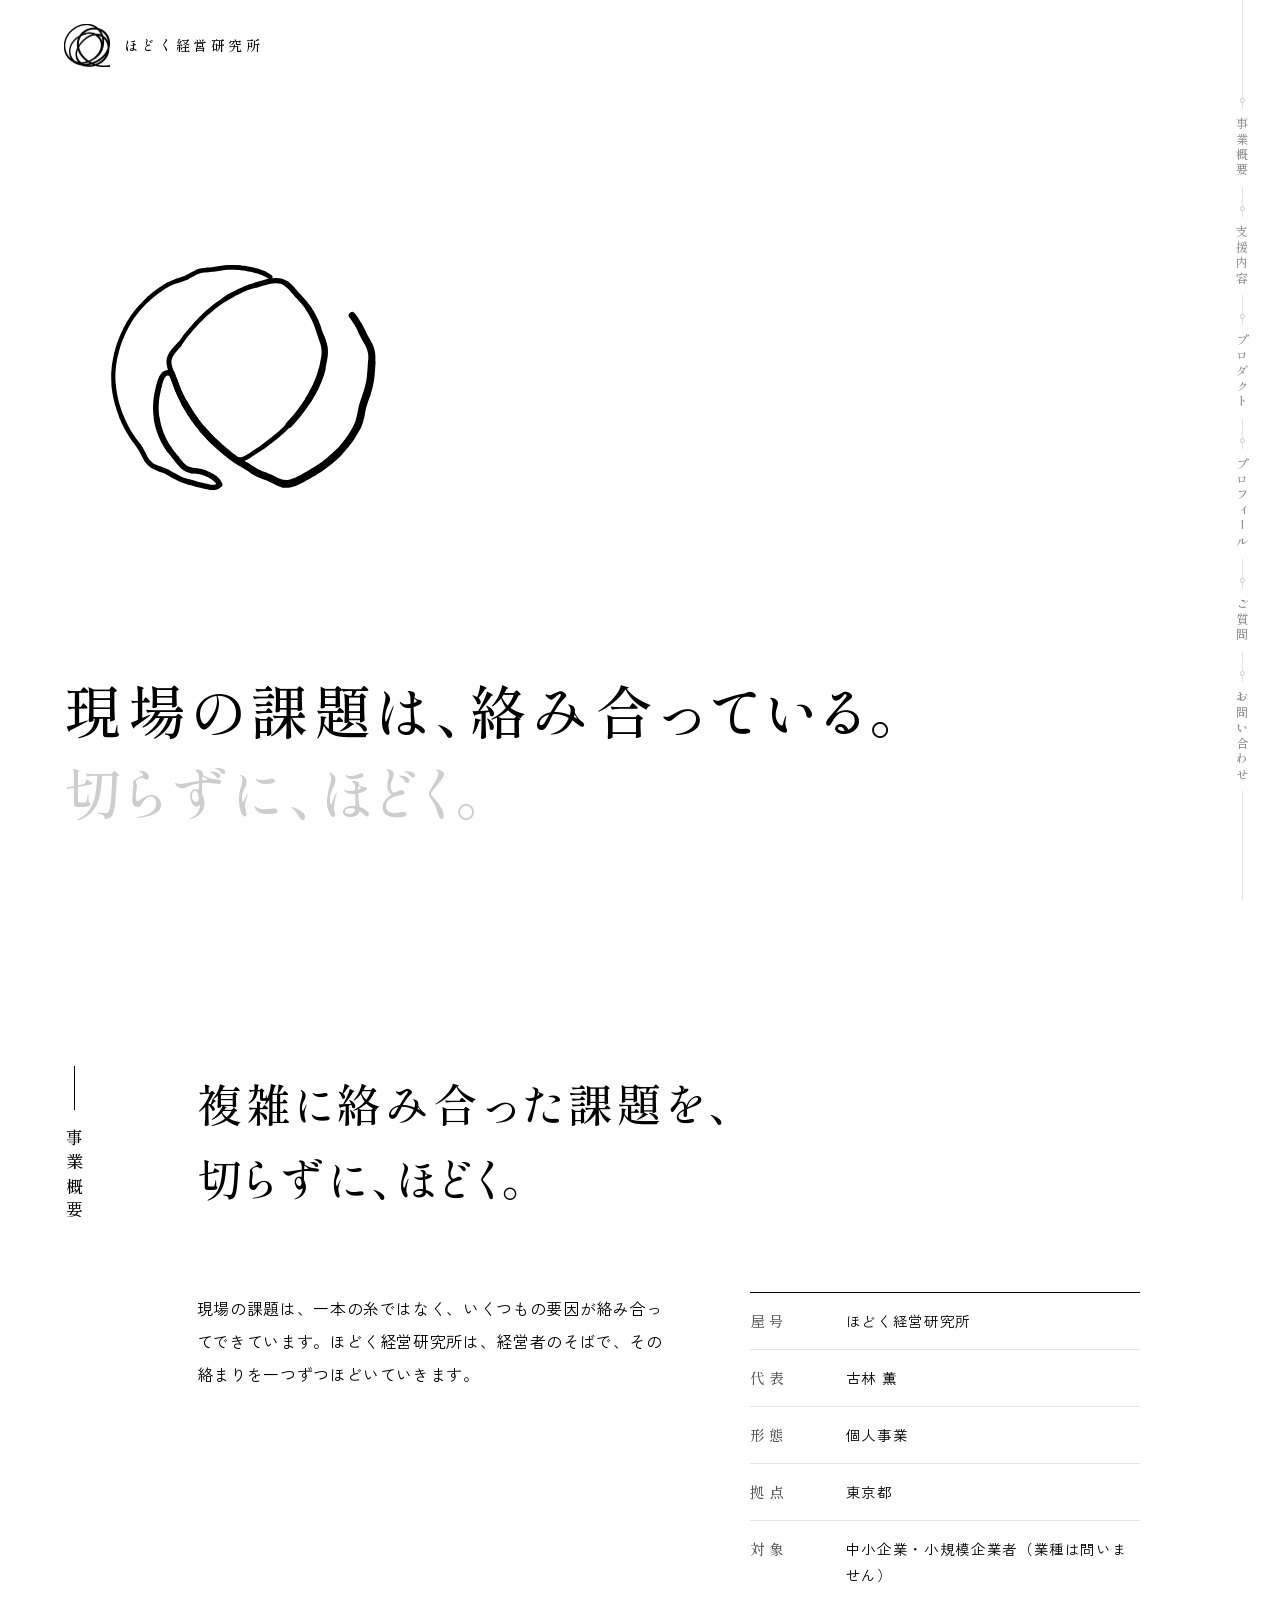
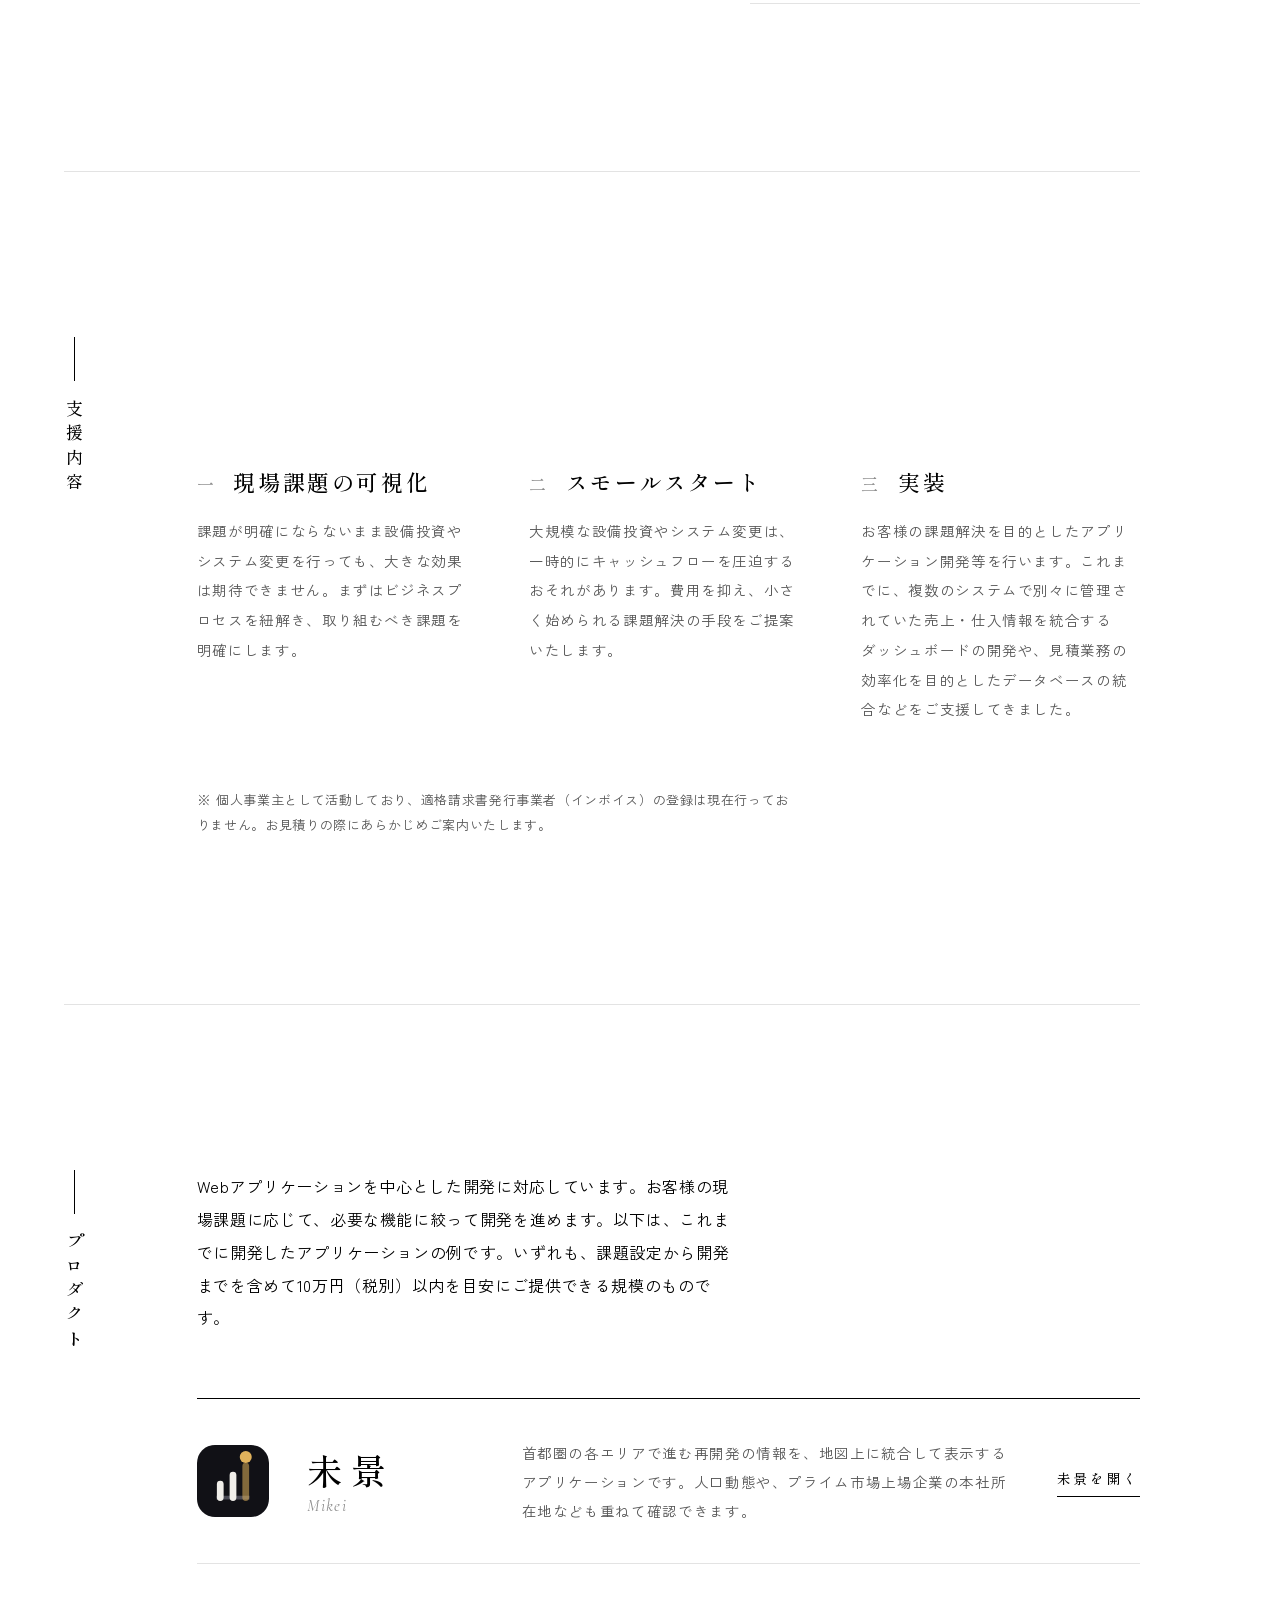
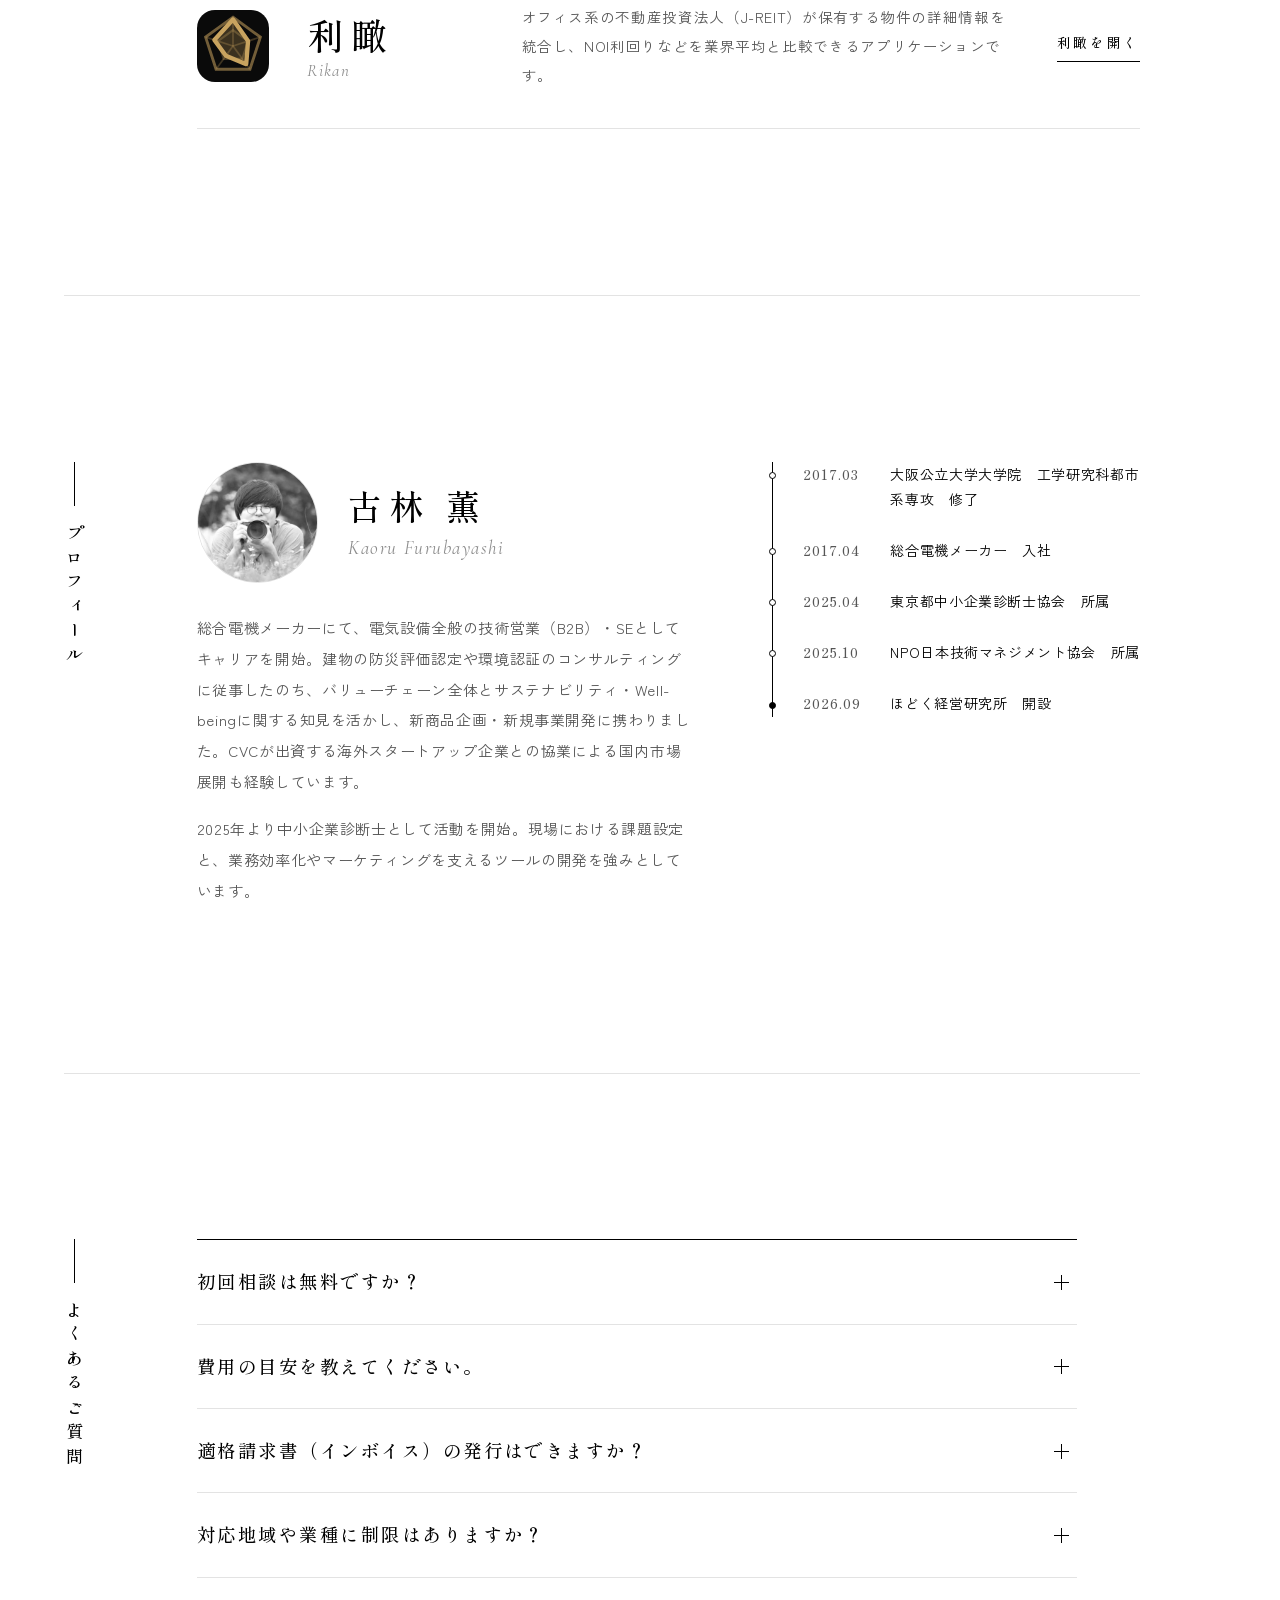
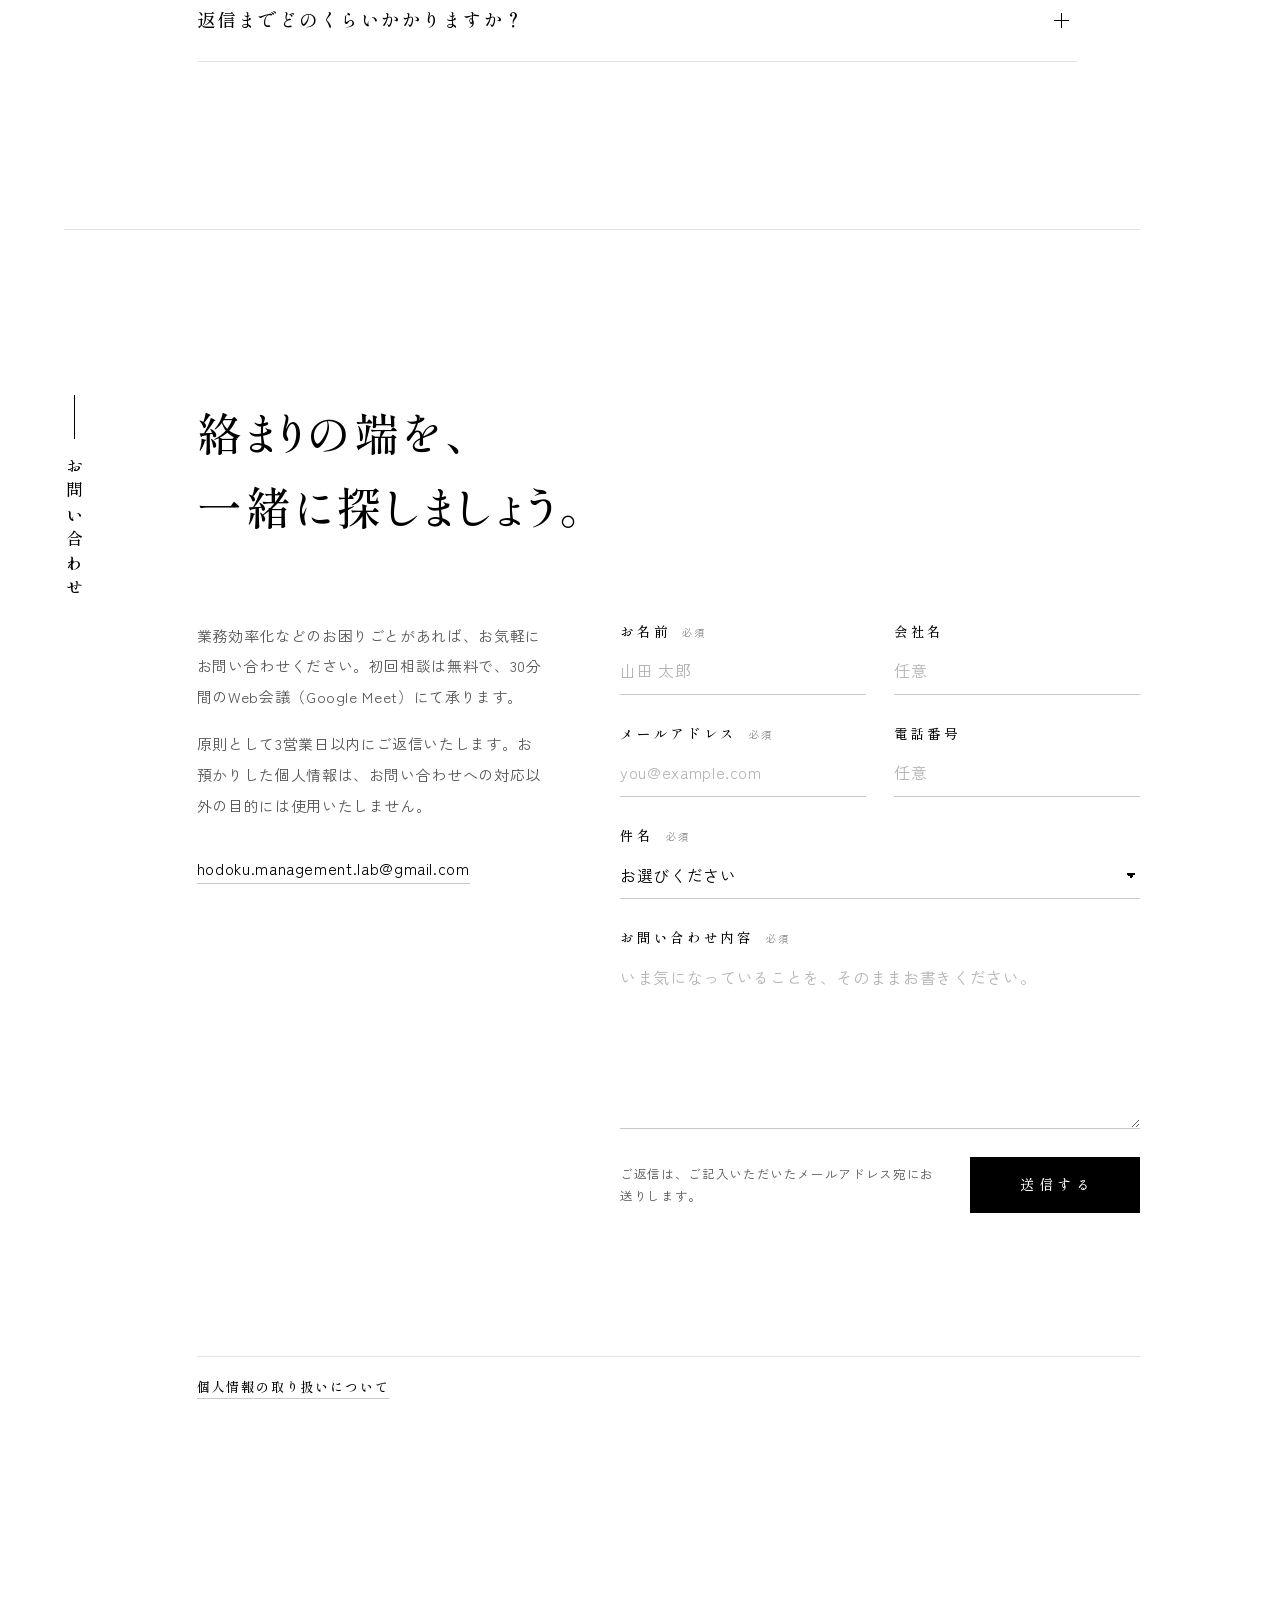
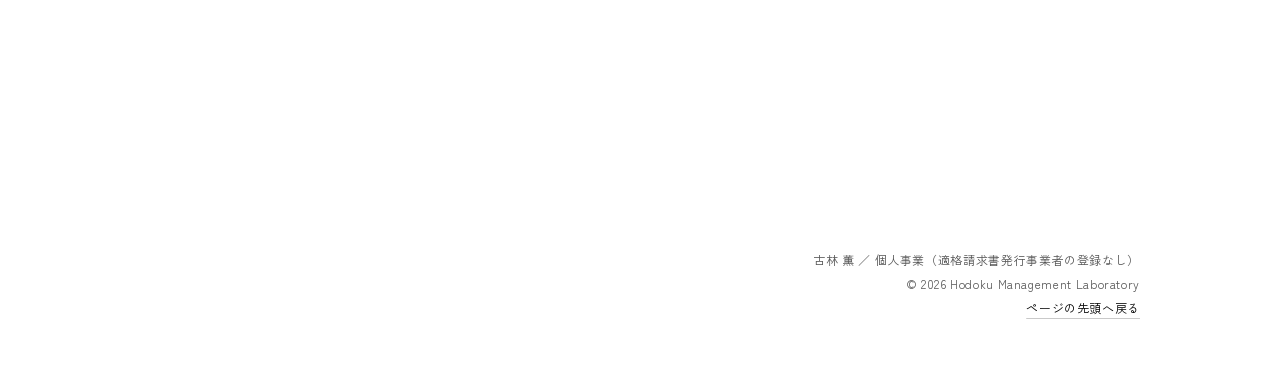
==== commit 119640b8: "Add files via upload" ====
--- a/index.html
+++ b/index.html
@@ -41,8 +41,8 @@
 
 <link rel="preload" href="assets/fonts/shippori-mincho-500-core.woff2" as="font" type="font/woff2" crossorigin>
 <link rel="preload" href="assets/fonts/zen-kaku-gothic-new-400-core.woff2" as="font" type="font/woff2" crossorigin>
-<link rel="stylesheet" href="assets/css/site.css?v=20261114">
-<script src="assets/js/app.js?v=20261114" defer></script>
+<link rel="stylesheet" href="assets/css/site.css?v=20261114-2">
+<script src="assets/js/app.js?v=20261114-2" defer></script>
 
 <script type="application/ld+json">
 {
@@ -152,10 +152,10 @@
 
 <main id="top">
 
-<!-- ===================== 冒頭：絡まった糸が、スクロールでほどける ===================== -->
+<!-- ===================== 冒頭：絡まった糸が、ひとりでにほどける ===================== -->
 <section class="hero" id="hero" aria-label="現場の課題は、絡み合っている。切らずに、ほどく。">
   <div class="hero__stage">
-    <canvas class="hero__canvas" id="thread" role="img" aria-label="絡み合った一本の糸。ページをスクロールすると、切れることなくほどけて、まっすぐな一本の線になる。"></canvas>
+    <canvas class="hero__canvas" id="thread" role="img" aria-label="絡み合った一本の糸が、切れることなくゆっくりほどけて、まっすぐな一本の線になる。"></canvas>
     <noscript><img class="hero__fallback" src="assets/img/lockup.png" width="880" height="540" alt="ほどく経営研究所 — 切らずに、ほどく。"></noscript>
 
     <!-- 絡まりに添える「現場の課題」の例。文言はここを書き換えるだけで変わります（スマホでは先頭4つを表示） -->
@@ -180,7 +180,7 @@
       <span class="hero__l2" id="heroL2"><span>切</span><span>ら</span><span>ず</span><span>に</span><span>、</span><span>ほ</span><span>ど</span><span>く</span><span>。</span></span>
     </h1>
 
-    <p class="hero__cue" id="heroCue" aria-hidden="true"><span>スクロールして、ほどく</span></p>
+    <button class="hero__replay" id="heroReplay" type="button">もう一度、ほどく</button>
   </div>
 </section>
 
--- a/assets/css/site.css
+++ b/assets/css/site.css
@@ -5,14 +5,14 @@
 @font-face{font-family:"Shippori Mincho";font-style:normal;font-weight:400 500;font-display:swap;src:url("../fonts/shippori-mincho-500-ext4.woff2") format("woff2");unicode-range:U+6A00-77FF}
 @font-face{font-family:"Shippori Mincho";font-style:normal;font-weight:400 500;font-display:swap;src:url("../fonts/shippori-mincho-500-ext5.woff2") format("woff2");unicode-range:U+7800-86FF}
 @font-face{font-family:"Shippori Mincho";font-style:normal;font-weight:400 500;font-display:swap;src:url("../fonts/shippori-mincho-500-ext6.woff2") format("woff2");unicode-range:U+8700-9FFF}
-@font-face{font-family:"Shippori Mincho";font-style:normal;font-weight:400 500;font-display:swap;src:url("../fonts/shippori-mincho-500-core.woff2") format("woff2");unicode-range:U+20-7E,U+A7-A9,U+B0-B1,U+B4,U+D7,U+F7,U+2010,U+2013-2015,U+2018-2019,U+201C-201D,U+2025-2026,U+2032-2033,U+203B,U+2190-2193,U+25A0-25A1,U+25B2-25B3,U+25BC-25BD,U+25C6-25C7,U+25CB,U+25CE-25CF,U+2605-2606,U+2640,U+2642,U+3000-3003,U+3005-3012,U+3014-3015,U+3041-3096,U+309B-309E,U+30A1-30FE,U+4E00,U+4E03,U+4E07,U+4E09-4E0B,U+4E0D,U+4E21,U+4E26,U+4E2D,U+4E38,U+4E3B,U+4E5D,U+4E86,U+4E88,U+4E8B-4E8C,U+4E94,U+4EAC,U+4EBA,U+4ED5-4ED6,U+4ED8,U+4EDD,U+4EE3-4EE5,U+4EF6,U+4EFB,U+4F01,U+4F1A,U+4F38,U+4F4D-4F4E,U+4F53,U+4F55,U+4F5C,U+4F7F,U+4F8B,U+4F9B,U+4F9D,U+4FA1,U+4FDD,U+4FE1,U+4FEE,U+500B,U+5024,U+5099,U+50CF,U+5143,U+5148,U+5165,U+5168,U+516B-516D,U+5185-5186,U+518D,U+5192,U+51FA,U+5206-5207,U+521D,U+5225,U+5229,U+5236,U+5247,U+524A,U+524D,U+525B,U+5272,U+529B,U+52B9,U+52D5,U+52D9,U+5316,U+5341,U+5343,U+5354,U+5370,U+539F,U+53B3,U+53BB,U+53C2,U+53CE,U+53D6-53D7,U+53E3-53E4,U+53EF,U+53F3,U+53F7,U+5404,U+5408,U+540C-540D,U+5411,U+542B,U+544A,U+54C1,U+5546,U+554F,U+55B6,U+56DB,U+56DE,U+56E0,U+56F0,U+56F3,U+56FD,U+570F,U+5727-5728,U+5730,U+5747,U+57DF,U+57F7,U+57FA,U+5831,U+5834,U+5883,U+58A8,U+58EB,U+58F2,U+5909,U+5916,U+591A,U+5927,U+592A,U+592E,U+59CB,U+5B57-5B58,U+5B66,U+5B89,U+5B9A-5B9B,U+5B9F,U+5BA2,U+5BB9,U+5BC6,U+5BFE,U+5C02,U+5C0E-5C0F,U+5C11,U+5C4A-5C4B,U+5C55,U+5C5E,U+5C71,U+5DE5-5DE6,U+5E02,U+5E0C,U+5E73-5E74,U+5E83,U+5EA6,U+5EF6,U+5EFA,U+5F0F,U+5F15,U+5F35,U+5F37,U+5F53,U+5F62,U+5F80,U+5F85,U+5F8C,U+5F93,U+5F97,U+5FA1,U+5FA9,U+5FC3,U+5FC5,U+5FDC,U+6027,U+60C5,U+610F,U+614B,U+623B,U+6240,U+624B,U+6271,U+627F-6280,U+6291,U+6295,U+6298,U+629C,U+62C5,U+62E0,U+6357,U+63A2,U+63A5,U+63CF-63D0,U+63DB,U+63F4,U+643A,U+652F,U+6539,U+653B,U+6559,U+6570,U+6574,U+6587,U+6599,U+65AD,U+65B0,U+65B9,U+65E5,U+660E,U+6642,U+666F,U+6697,U+66F2,U+66F4,U+66F8,U+66FF-6700,U+6708-6709,U+671B,U+671F,U+672A,U+672C,U+6750,U+6771,U+6790,U+6797,U+679C,U+67A0,U+683C,U+6848,U+696D,U+6982,U+69D8,U+6A21,U+6A2A,U+6A5F,U+6B04,U+6B21,U+6B63,U+6B74,U+6B8B,U+6BB5,U+6BD4,U+6C17,U+6C42,U+6C7A,U+6CD5,U+6D3B,U+6D77,U+6D88,U+6DF7,U+6DFB,U+6E2C,U+6E96,U+6F14,U+707D,U+70B9,U+7121,U+7167,U+7269,U+7387,U+73FE,U+7406,U+74B0,U+7523,U+7528,U+7530-7531,U+753B,U+754C,U+7565,U+756A,U+7570,U+767A-767B,U+767E,U+7684,U+76EE,U+76F4,U+76F8,U+7701,U+77B0,U+77E5,U+7814,U+78BA,U+793A,U+793E,U+79D1,U+79FB,U+7A0B,U+7A0E,U+7A2E,U+7A4D,U+7A76,U+7A7A,U+7ACB,U+7AEF,U+7B2C,U+7B46,U+7B49,U+7B54,U+7B56,U+7B87,U+7B97,U+7BA1,U+7CF8,U+7CFB,U+7D10,U+7D19,U+7D30,U+7D44,U+7D4C,U+7D50,U+7D5E,U+7D61,U+7D71,U+7D99-7D9A,U+7DCF,U+7DD2,U+7DDA,U+7E26,U+7F6E,U+8005,U+805E,U+80CC,U+80FD,U+822C,U+82F1,U+85AB,U+884C,U+8853,U+8868,U+88C5,U+8907,U+8981,U+898B,U+898F,U+8996,U+89E3,U+8A00,U+8A02,U+8A08,U+8A18,U+8A2D,U+8A3A,U+8A3C,U+8A55,U+8A66,U+8A71,U+8A73,U+8A8D,U+8AAD,U+8AB2,U+8ABF,U+8AC7,U+8ACB,U+8B1B,U+8B70,U+8C61,U+8CBB-8CBC,U+8CC7,U+8CEA,U+8D77,U+8DDD,U+8DE1,U+8DEF,U+8ECC,U+8EFD,U+8F03,U+8F2A,U+8FBC,U+8FD4,U+8FEB,U+9001,U+9014,U+901A,U+901F,U+9023,U+9032,U+9069,U+9078,U+90CE,U+90E8,U+90FD,U+914D,U+91CD,U+91CF,U+9332,U+9577,U+958B,U+9593,U+95A2,U+962A,U+9632,U+9650,U+9662,U+9664,U+967A,U+969B,U+96A0,U+96C6,U+96D1,U+96E2,U+96FB,U+9762,U+9805-9806,U+9808,U+9810,U+982D,U+983C,U+984C,U+9996,U+9A13,U+9AD8,U+FF01,U+FF03-FF06,U+FF08-FF1B,U+FF1D,U+FF1F-FF3D,U+FF41-FF5B,U+FF5D-FF5E,U+FFE5}
+@font-face{font-family:"Shippori Mincho";font-style:normal;font-weight:400 500;font-display:swap;src:url("../fonts/shippori-mincho-500-core.woff2") format("woff2");unicode-range:U+20-7E,U+A7-A9,U+B0-B1,U+B4,U+D7,U+F7,U+2010,U+2013-2015,U+2018-2019,U+201C-201D,U+2025-2026,U+2032-2033,U+203B,U+2190-2193,U+25A0-25A1,U+25B2-25B3,U+25BC-25BD,U+25C6-25C7,U+25CB,U+25CE-25CF,U+2605-2606,U+2640,U+2642,U+3000-3003,U+3005-3012,U+3014-3015,U+3041-3096,U+309B-309E,U+30A1-30FE,U+4E00,U+4E03,U+4E07,U+4E09-4E0B,U+4E0D,U+4E21,U+4E26,U+4E2D,U+4E38,U+4E3B,U+4E5D,U+4E86,U+4E88,U+4E8B-4E8C,U+4E94,U+4EAC,U+4EBA,U+4ED5-4ED6,U+4ED8,U+4EDD,U+4EE3-4EE5,U+4EF6,U+4EFB,U+4F01,U+4F1A,U+4F38,U+4F4D-4F4E,U+4F53,U+4F55,U+4F5C,U+4F7F,U+4F8B,U+4F9B,U+4F9D,U+4FA1,U+4FDD,U+4FE1,U+4FEE,U+500B,U+5024,U+5099,U+50CF,U+5143,U+5148,U+5165,U+5168,U+516B-516D,U+5185-5186,U+518D,U+5192,U+51FA,U+5206-5207,U+521D,U+5225,U+5229,U+5236,U+5247,U+524A,U+524D,U+525B,U+5272,U+529B,U+52B9,U+52D5,U+52D9,U+5316,U+533A,U+5341,U+5343,U+5354,U+5370,U+539F,U+53B3,U+53BB,U+53C2,U+53CE,U+53D6-53D7,U+53E3-53E4,U+53EF,U+53F3,U+53F7,U+5404,U+5408,U+540C-540D,U+5411,U+542B,U+544A,U+54C1,U+5546,U+554F,U+55B6,U+56DB,U+56DE,U+56E0,U+56F0,U+56F3,U+56FD,U+570F,U+5727-5728,U+5730,U+5747,U+57DF,U+57F7,U+57FA,U+5831,U+5834,U+5883,U+58A8,U+58EB,U+58F2,U+5909,U+5916,U+5927,U+592A,U+592E,U+59CB,U+5B57-5B58,U+5B66,U+5B89,U+5B9A-5B9B,U+5B9F,U+5BA2,U+5BB9,U+5BC6,U+5BFE,U+5C02,U+5C0F,U+5C11,U+5C4A-5C4B,U+5C55,U+5C5E,U+5C71,U+5DE5-5DE6,U+5E02,U+5E0C,U+5E73-5E74,U+5E83,U+5EA6,U+5EF6,U+5EFA,U+5F0F,U+5F15,U+5F35,U+5F37,U+5F53,U+5F62,U+5F80,U+5F85,U+5F8C,U+5F93,U+5F97,U+5FA1,U+5FA9,U+5FC3,U+5FC5,U+5FDC,U+6027,U+60C5,U+610F,U+614B,U+623B,U+6240,U+624B,U+6271,U+627F-6280,U+6291,U+6295,U+6298,U+629C,U+62C5,U+62E0,U+6301,U+6357,U+63A2,U+63A5,U+63CF-63D0,U+63DB,U+63F4,U+643A,U+652F,U+6539,U+653B,U+6559,U+6570,U+6574,U+6587,U+6599,U+65AD,U+65B0,U+65B9,U+65E5,U+660E,U+6642,U+666F,U+6697,U+66F2,U+66F4,U+66F8,U+66FF-6700,U+6708-6709,U+671B,U+671F,U+672A,U+672C,U+6750,U+6771,U+6790,U+6797,U+679C,U+67A0,U+683C,U+6848,U+696D,U+6982,U+69D8,U+6A21,U+6A2A,U+6A5F,U+6B04,U+6B21,U+6B62-6B63,U+6B74,U+6B8B,U+6BB5,U+6BD4,U+6C17,U+6C42,U+6C7A,U+6CD5,U+6D3B,U+6D77,U+6D88,U+6DF7,U+6DFB,U+6E2C,U+6E96,U+6ED1,U+6F14,U+707D,U+70B9,U+7121,U+7167,U+7269,U+72B6,U+7387,U+73FE,U+7406,U+74B0,U+751F,U+7523,U+7528,U+7530-7531,U+753B,U+754C,U+7565,U+756A,U+7570,U+767A-767B,U+767E,U+7684,U+76EE,U+76F4,U+76F8,U+7701,U+77AC,U+77B0,U+77E5,U+7814,U+78BA,U+793A,U+793E,U+79D1-79D2,U+79FB,U+7A0B,U+7A0E,U+7A2E,U+7A4D,U+7A76,U+7A7A,U+7ACB,U+7AEF,U+7B2C,U+7B46,U+7B49,U+7B54,U+7B56,U+7B97,U+7BA1,U+7C97,U+7CF8,U+7CFB,U+7D10,U+7D19,U+7D30,U+7D44,U+7D4C,U+7D50,U+7D5E,U+7D61,U+7D71,U+7D99-7D9A,U+7DCF,U+7DD2,U+7DDA,U+7E26,U+7F6E,U+8005,U+805E,U+80CC,U+80FD,U+822C,U+82F1,U+85AB,U+884C,U+8853,U+8868,U+88C5,U+88DC,U+8907,U+8981,U+898B,U+898F,U+8996,U+89D2,U+89E3,U+8A00,U+8A02,U+8A08,U+8A18,U+8A2D,U+8A3A,U+8A3C,U+8A55,U+8A66,U+8A71,U+8A73,U+8A8D,U+8AAD,U+8AB2,U+8ABF,U+8AC7,U+8ACB,U+8B1B,U+8B70,U+8C61,U+8CBB-8CBC,U+8CC7,U+8CEA,U+8D77,U+8DE1,U+8DEF,U+8ECC,U+8EFD,U+8F03,U+8F2A,U+8FBC,U+8FD4,U+8FEB,U+9001,U+9014,U+901A,U+901F,U+9023,U+9032,U+9069,U+9078,U+90CE,U+90E8,U+90FD,U+914D,U+91CD,U+9332,U+9577,U+958B,U+9593,U+95A2,U+962A,U+9632,U+9650,U+9662,U+9664,U+967A,U+969B,U+96A0,U+96C6,U+96D1,U+96E2,U+96FB,U+9762,U+9805-9806,U+9808,U+9810,U+982D,U+983C,U+984C,U+98DB,U+9996,U+9A13,U+9AD8,U+FF01,U+FF03-FF06,U+FF08-FF1B,U+FF1D,U+FF1F-FF3D,U+FF41-FF5B,U+FF5D-FF5E,U+FFE5}
 @font-face{font-family:"Zen Kaku Gothic New";font-style:normal;font-weight:400;font-display:swap;src:url("../fonts/zen-kaku-gothic-new-400-ext1.woff2") format("woff2");unicode-range:U+4E00-55FF}
 @font-face{font-family:"Zen Kaku Gothic New";font-style:normal;font-weight:400;font-display:swap;src:url("../fonts/zen-kaku-gothic-new-400-ext2.woff2") format("woff2");unicode-range:U+5600-5FFF}
 @font-face{font-family:"Zen Kaku Gothic New";font-style:normal;font-weight:400;font-display:swap;src:url("../fonts/zen-kaku-gothic-new-400-ext3.woff2") format("woff2");unicode-range:U+6000-69FF}
 @font-face{font-family:"Zen Kaku Gothic New";font-style:normal;font-weight:400;font-display:swap;src:url("../fonts/zen-kaku-gothic-new-400-ext4.woff2") format("woff2");unicode-range:U+6A00-77FF}
 @font-face{font-family:"Zen Kaku Gothic New";font-style:normal;font-weight:400;font-display:swap;src:url("../fonts/zen-kaku-gothic-new-400-ext5.woff2") format("woff2");unicode-range:U+7800-86FF}
 @font-face{font-family:"Zen Kaku Gothic New";font-style:normal;font-weight:400;font-display:swap;src:url("../fonts/zen-kaku-gothic-new-400-ext6.woff2") format("woff2");unicode-range:U+8700-9FFF}
-@font-face{font-family:"Zen Kaku Gothic New";font-style:normal;font-weight:400;font-display:swap;src:url("../fonts/zen-kaku-gothic-new-400-core.woff2") format("woff2");unicode-range:U+20-7E,U+A7-A9,U+B0-B1,U+B4,U+D7,U+F7,U+2010,U+2013-2014,U+2018-2019,U+201C-201D,U+2025-2026,U+203B,U+2103,U+2190-2193,U+221E,U+2234,U+2260,U+2266-2267,U+2500,U+25A0-25A1,U+25B2-25B3,U+25BC-25BD,U+25C6-25C7,U+25CB,U+25CE-25CF,U+2605-2606,U+2640,U+2642,U+3000-3003,U+3005-3012,U+3014-3015,U+3041-3094,U+309B-309E,U+30A1-30FE,U+4E00,U+4E03,U+4E07,U+4E09-4E0B,U+4E0D,U+4E21,U+4E26,U+4E2D,U+4E38,U+4E3B,U+4E5D,U+4E86,U+4E88,U+4E8B-4E8C,U+4E94,U+4EAC,U+4EBA,U+4ED5-4ED6,U+4ED8,U+4EDD,U+4EE3-4EE5,U+4EF6,U+4EFB,U+4F01,U+4F1A,U+4F38,U+4F4D-4F4E,U+4F53,U+4F55,U+4F5C,U+4F7F,U+4F8B,U+4F9B,U+4F9D,U+4FA1,U+4FDD,U+4FE1,U+4FEE,U+500B,U+5024,U+5099,U+50CF,U+5143,U+5148,U+5165,U+5168,U+516B-516D,U+5185-5186,U+518D,U+5192,U+51FA,U+5206-5207,U+521D,U+5225,U+5229,U+5236,U+5247,U+524A,U+524D,U+525B,U+5272,U+529B,U+52B9,U+52D5,U+52D9,U+5316,U+5341,U+5343,U+5354,U+5370,U+539F,U+53B3,U+53BB,U+53C2,U+53CE,U+53D6-53D7,U+53E3-53E4,U+53EF,U+53F3,U+53F7,U+5404,U+5408,U+540C-540D,U+5411,U+542B,U+544A,U+54C1,U+5546,U+554F,U+55B6,U+56DB,U+56DE,U+56E0,U+56F0,U+56F3,U+56FD,U+570F,U+5727-5728,U+5730,U+5747,U+57DF,U+57F7,U+57FA,U+5831,U+5834,U+5883,U+58A8,U+58EB,U+58F2,U+5909,U+5916,U+591A,U+5927,U+592A,U+592E,U+59CB,U+5B57-5B58,U+5B66,U+5B89,U+5B9A-5B9B,U+5B9F,U+5BA2,U+5BB9,U+5BC6,U+5BFE,U+5C02,U+5C0E-5C0F,U+5C11,U+5C4A-5C4B,U+5C55,U+5C5E,U+5C71,U+5DE5-5DE6,U+5E02,U+5E0C,U+5E73-5E74,U+5E83,U+5EA6,U+5EF6,U+5EFA,U+5F0F,U+5F15,U+5F35,U+5F37,U+5F53,U+5F62,U+5F80,U+5F85,U+5F8C,U+5F93,U+5F97,U+5FA1,U+5FA9,U+5FC3,U+5FC5,U+5FDC,U+6027,U+60C5,U+610F,U+614B,U+623B,U+6240,U+624B,U+6271,U+627F-6280,U+6291,U+6295,U+6298,U+629C,U+62C5,U+62E0,U+6357,U+63A2,U+63A5,U+63CF-63D0,U+63DB,U+63F4,U+643A,U+652F,U+6539,U+653B,U+6559,U+6570,U+6574,U+6587,U+6599,U+65AD,U+65B0,U+65B9,U+65E5,U+660E,U+6642,U+666F,U+6697,U+66F2,U+66F4,U+66F8,U+66FF-6700,U+6708-6709,U+671B,U+671F,U+672A,U+672C,U+6750,U+6771,U+6790,U+6797,U+679C,U+67A0,U+683C,U+6848,U+696D,U+6982,U+69D8,U+6A21,U+6A2A,U+6A5F,U+6B04,U+6B21,U+6B63,U+6B74,U+6B8B,U+6BB5,U+6BD4,U+6C17,U+6C42,U+6C7A,U+6CD5,U+6D3B,U+6D77,U+6D88,U+6DF7,U+6DFB,U+6E2C,U+6E96,U+6F14,U+707D,U+70B9,U+7121,U+7167,U+7269,U+7387,U+73FE,U+7406,U+74B0,U+7523,U+7528,U+7530-7531,U+753B,U+754C,U+7565,U+756A,U+7570,U+767A-767B,U+767E,U+7684,U+76EE,U+76F4,U+76F8,U+7701,U+77B0,U+77E5,U+7814,U+78BA,U+793A,U+793E,U+79D1,U+79FB,U+7A0B,U+7A0E,U+7A2E,U+7A4D,U+7A76,U+7A7A,U+7ACB,U+7AEF,U+7B2C,U+7B46,U+7B49,U+7B54,U+7B56,U+7B87,U+7B97,U+7BA1,U+7CF8,U+7CFB,U+7D10,U+7D19,U+7D30,U+7D44,U+7D4C,U+7D50,U+7D5E,U+7D61,U+7D71,U+7D99-7D9A,U+7DCF,U+7DD2,U+7DDA,U+7E26,U+7F6E,U+8005,U+805E,U+80CC,U+80FD,U+822C,U+82F1,U+85AB,U+884C,U+8853,U+8868,U+88C5,U+8907,U+8981,U+898B,U+898F,U+8996,U+89E3,U+8A00,U+8A02,U+8A08,U+8A18,U+8A2D,U+8A3A,U+8A3C,U+8A55,U+8A66,U+8A71,U+8A73,U+8A8D,U+8AAD,U+8AB2,U+8ABF,U+8AC7,U+8ACB,U+8B1B,U+8B70,U+8C61,U+8CBB-8CBC,U+8CC7,U+8CEA,U+8D77,U+8DDD,U+8DE1,U+8DEF,U+8ECC,U+8EFD,U+8F03,U+8F2A,U+8FBC,U+8FD4,U+8FEB,U+9001,U+9014,U+901A,U+901F,U+9023,U+9032,U+9069,U+9078,U+90CE,U+90E8,U+90FD,U+914D,U+91CD,U+91CF,U+9332,U+9577,U+958B,U+9593,U+95A2,U+962A,U+9632,U+9650,U+9662,U+9664,U+967A,U+969B,U+96A0,U+96C6,U+96D1,U+96E2,U+96FB,U+9762,U+9805-9806,U+9808,U+9810,U+982D,U+983C,U+984C,U+9996,U+9A13,U+9AD8,U+FF01-FF03,U+FF05-FF0C,U+FF0E-FF5D,U+FFE3,U+FFE5}
+@font-face{font-family:"Zen Kaku Gothic New";font-style:normal;font-weight:400;font-display:swap;src:url("../fonts/zen-kaku-gothic-new-400-core.woff2") format("woff2");unicode-range:U+20-7E,U+A7-A9,U+B0-B1,U+B4,U+D7,U+F7,U+2010,U+2013-2014,U+2018-2019,U+201C-201D,U+2025-2026,U+203B,U+2103,U+2190-2193,U+221E,U+2234,U+2260,U+2266-2267,U+2500,U+25A0-25A1,U+25B2-25B3,U+25BC-25BD,U+25C6-25C7,U+25CB,U+25CE-25CF,U+2605-2606,U+2640,U+2642,U+3000-3003,U+3005-3012,U+3014-3015,U+3041-3094,U+309B-309E,U+30A1-30FE,U+4E00,U+4E03,U+4E07,U+4E09-4E0B,U+4E0D,U+4E21,U+4E26,U+4E2D,U+4E38,U+4E3B,U+4E5D,U+4E86,U+4E88,U+4E8B-4E8C,U+4E94,U+4EAC,U+4EBA,U+4ED5-4ED6,U+4ED8,U+4EDD,U+4EE3-4EE5,U+4EF6,U+4EFB,U+4F01,U+4F1A,U+4F38,U+4F4D-4F4E,U+4F53,U+4F55,U+4F5C,U+4F7F,U+4F8B,U+4F9B,U+4F9D,U+4FA1,U+4FDD,U+4FE1,U+4FEE,U+500B,U+5024,U+5099,U+50CF,U+5143,U+5148,U+5165,U+5168,U+516B-516D,U+5185-5186,U+518D,U+5192,U+51FA,U+5206-5207,U+521D,U+5225,U+5229,U+5236,U+5247,U+524A,U+524D,U+525B,U+5272,U+529B,U+52B9,U+52D5,U+52D9,U+5316,U+533A,U+5341,U+5343,U+5354,U+5370,U+539F,U+53B3,U+53BB,U+53C2,U+53CE,U+53D6-53D7,U+53E3-53E4,U+53EF,U+53F3,U+53F7,U+5404,U+5408,U+540C-540D,U+5411,U+542B,U+544A,U+54C1,U+5546,U+554F,U+55B6,U+56DB,U+56DE,U+56E0,U+56F0,U+56F3,U+56FD,U+570F,U+5727-5728,U+5730,U+5747,U+57DF,U+57F7,U+57FA,U+5831,U+5834,U+5883,U+58A8,U+58EB,U+58F2,U+5909,U+5916,U+5927,U+592A,U+592E,U+59CB,U+5B57-5B58,U+5B66,U+5B89,U+5B9A-5B9B,U+5B9F,U+5BA2,U+5BB9,U+5BC6,U+5BFE,U+5C02,U+5C0F,U+5C11,U+5C4A-5C4B,U+5C55,U+5C5E,U+5C71,U+5DE5-5DE6,U+5E02,U+5E0C,U+5E73-5E74,U+5E83,U+5EA6,U+5EF6,U+5EFA,U+5F0F,U+5F15,U+5F35,U+5F37,U+5F53,U+5F62,U+5F80,U+5F85,U+5F8C,U+5F93,U+5F97,U+5FA1,U+5FA9,U+5FC3,U+5FC5,U+5FDC,U+6027,U+60C5,U+610F,U+614B,U+623B,U+6240,U+624B,U+6271,U+627F-6280,U+6291,U+6295,U+6298,U+629C,U+62C5,U+62E0,U+6301,U+6357,U+63A2,U+63A5,U+63CF-63D0,U+63DB,U+63F4,U+643A,U+652F,U+6539,U+653B,U+6559,U+6570,U+6574,U+6587,U+6599,U+65AD,U+65B0,U+65B9,U+65E5,U+660E,U+6642,U+666F,U+6697,U+66F2,U+66F4,U+66F8,U+66FF-6700,U+6708-6709,U+671B,U+671F,U+672A,U+672C,U+6750,U+6771,U+6790,U+6797,U+679C,U+67A0,U+683C,U+6848,U+696D,U+6982,U+69D8,U+6A21,U+6A2A,U+6A5F,U+6B04,U+6B21,U+6B62-6B63,U+6B74,U+6B8B,U+6BB5,U+6BD4,U+6C17,U+6C42,U+6C7A,U+6CD5,U+6D3B,U+6D77,U+6D88,U+6DF7,U+6DFB,U+6E2C,U+6E96,U+6ED1,U+6F14,U+707D,U+70B9,U+7121,U+7167,U+7269,U+72B6,U+7387,U+73FE,U+7406,U+74B0,U+751F,U+7523,U+7528,U+7530-7531,U+753B,U+754C,U+7565,U+756A,U+7570,U+767A-767B,U+767E,U+7684,U+76EE,U+76F4,U+76F8,U+7701,U+77AC,U+77B0,U+77E5,U+7814,U+78BA,U+793A,U+793E,U+79D1-79D2,U+79FB,U+7A0B,U+7A0E,U+7A2E,U+7A4D,U+7A76,U+7A7A,U+7ACB,U+7AEF,U+7B2C,U+7B46,U+7B49,U+7B54,U+7B56,U+7B97,U+7BA1,U+7C97,U+7CF8,U+7CFB,U+7D10,U+7D19,U+7D30,U+7D44,U+7D4C,U+7D50,U+7D5E,U+7D61,U+7D71,U+7D99-7D9A,U+7DCF,U+7DD2,U+7DDA,U+7E26,U+7F6E,U+8005,U+805E,U+80CC,U+80FD,U+822C,U+82F1,U+85AB,U+884C,U+8853,U+8868,U+88C5,U+88DC,U+8907,U+8981,U+898B,U+898F,U+8996,U+89D2,U+89E3,U+8A00,U+8A02,U+8A08,U+8A18,U+8A2D,U+8A3A,U+8A3C,U+8A55,U+8A66,U+8A71,U+8A73,U+8A8D,U+8AAD,U+8AB2,U+8ABF,U+8AC7,U+8ACB,U+8B1B,U+8B70,U+8C61,U+8CBB-8CBC,U+8CC7,U+8CEA,U+8D77,U+8DE1,U+8DEF,U+8ECC,U+8EFD,U+8F03,U+8F2A,U+8FBC,U+8FD4,U+8FEB,U+9001,U+9014,U+901A,U+901F,U+9023,U+9032,U+9069,U+9078,U+90CE,U+90E8,U+90FD,U+914D,U+91CD,U+9332,U+9577,U+958B,U+9593,U+95A2,U+962A,U+9632,U+9650,U+9662,U+9664,U+967A,U+969B,U+96A0,U+96C6,U+96D1,U+96E2,U+96FB,U+9762,U+9805-9806,U+9808,U+9810,U+982D,U+983C,U+984C,U+98DB,U+9996,U+9A13,U+9AD8,U+FF01-FF03,U+FF05-FF0C,U+FF0E-FF5D,U+FFE3,U+FFE5}
 @font-face{font-family:"Cormorant Garamond";font-style:italic;font-weight:400;font-display:swap;src:url("../fonts/cormorant-garamond-400-italic.woff2") format("woff2");unicode-range:U+20-7E,U+A0-FF,U+2013-2014,U+2018-2019,U+201C-201D,U+2026}
 
 /* ==========================================================================
@@ -119,8 +119,6 @@
    ========================================================================== */
 .hero{position:relative}
 .hero__stage{position:relative;height:100vh;height:100svh;min-height:520px;overflow:hidden}
-.js .hero{height:300vh;height:300svh}
-.js .hero__stage{position:sticky;top:0}
 .hero__canvas{position:absolute;left:0;top:0;width:100%;height:100%}
 .hero__fallback{position:absolute;left:var(--pad);top:16%;width:min(70%,640px);height:auto}
 
@@ -151,19 +149,15 @@
 .js .hero__l2 span{color:var(--ghost)}
 .js .hero__l2 span.is-on{color:var(--ink)}
 
-.hero__cue{
+.hero__replay{
   position:absolute;right:calc(var(--toc-w) + var(--pad));bottom:calc(clamp(32px,7.5svh,84px) + var(--bar));
-  display:none;align-items:center;gap:14px;writing-mode:vertical-rl;
-  font-family:var(--mincho);font-size:12px;line-height:1;letter-spacing:.34em;color:var(--ink-2);
-  transition:opacity .5s;
-}
-.js .hero__cue{display:flex}
-.hero__cue::after{
-  content:"";width:1px;height:56px;background:linear-gradient(var(--ink),var(--ink)) no-repeat 0 0/100% 40%, var(--rule);
-  animation:cue 2.4s var(--ease) infinite;
-}
-.hero__cue.is-gone{opacity:0}
-@keyframes cue{0%{background-position:0 -40%}70%,100%{background-position:0 170%}}
+  display:none;padding:8px 0 6px;border:0;background:none;cursor:pointer;
+  font-family:var(--mincho);font-size:13px;line-height:1.4;letter-spacing:.24em;color:var(--ink-2);
+  border-bottom:1px solid var(--rule-2);opacity:0;pointer-events:none;transition:opacity .8s,color .3s,border-color .3s;
+}
+.js .hero__replay{display:block}
+.hero__replay.is-ready{opacity:1;pointer-events:auto}
+.hero__replay:hover{color:var(--ink);border-color:var(--ink)}
 
 /* ==========================================================================
    Sections — 縦組みの見出しを左の余白に立てる
@@ -377,10 +371,8 @@
   }
   .toc__list a::before{top:auto;bottom:7px}
 
-  .js .hero{height:260vh;height:260svh}
   .hero__h1{right:var(--pad);font-size:clamp(24px,7.2vw,40px);letter-spacing:.08em}
-  .hero__cue{right:var(--pad);font-size:11px}
-  .hero__cue::after{height:40px}
+  .hero__replay{right:var(--pad);font-size:12px}
   .issues li{font-size:11.5px;letter-spacing:.04em}
   .issues li:nth-child(n+5){display:none}
   .hero__steps a{font-size:12px;letter-spacing:.04em;padding:6px 2px}
@@ -409,23 +401,20 @@
   .hero__stage{min-height:0}
   .hero__h1{font-size:clamp(18px,5.6vh,26px);line-height:1.4;bottom:calc(14px + var(--bar))}
   .hero__h1 .hero__l1,.hero__h1 .hero__l2{display:inline}
-  .hero__cue{display:none !important}
+  .hero__replay{bottom:calc(14px + var(--bar))}
   .issues li{font-size:10.5px}
 }
 
 @media (prefers-reduced-motion:reduce){
   html{scroll-behavior:auto}
-  .js .hero{height:auto}
-  .js .hero__stage{position:relative}
-  .hero__cue,.js .hero__steps{display:none !important}
+  .hero__replay,.js .hero__steps{display:none !important}
   *,*::before,*::after{animation:none !important;transition:none !important}
   .js .step__glyph path{stroke-dashoffset:0}
   .js .footer__line{transform:none}
 }
 @media print{
-  .toc,.hero__cue,.skip,.issues,.hero__steps{display:none !important}
-  .js .hero{height:auto}
-  .js .hero__stage{position:relative;height:auto;min-height:0;padding:120px 0 40px}
+  .toc,.hero__replay,.skip,.issues,.hero__steps{display:none !important}
+  .hero__stage{height:auto;min-height:0;padding:120px 0 40px}
   .hero__h1{position:static}
   .js .hero__l2 span{color:var(--ink)}
   .js .step__glyph path{stroke-dashoffset:0}
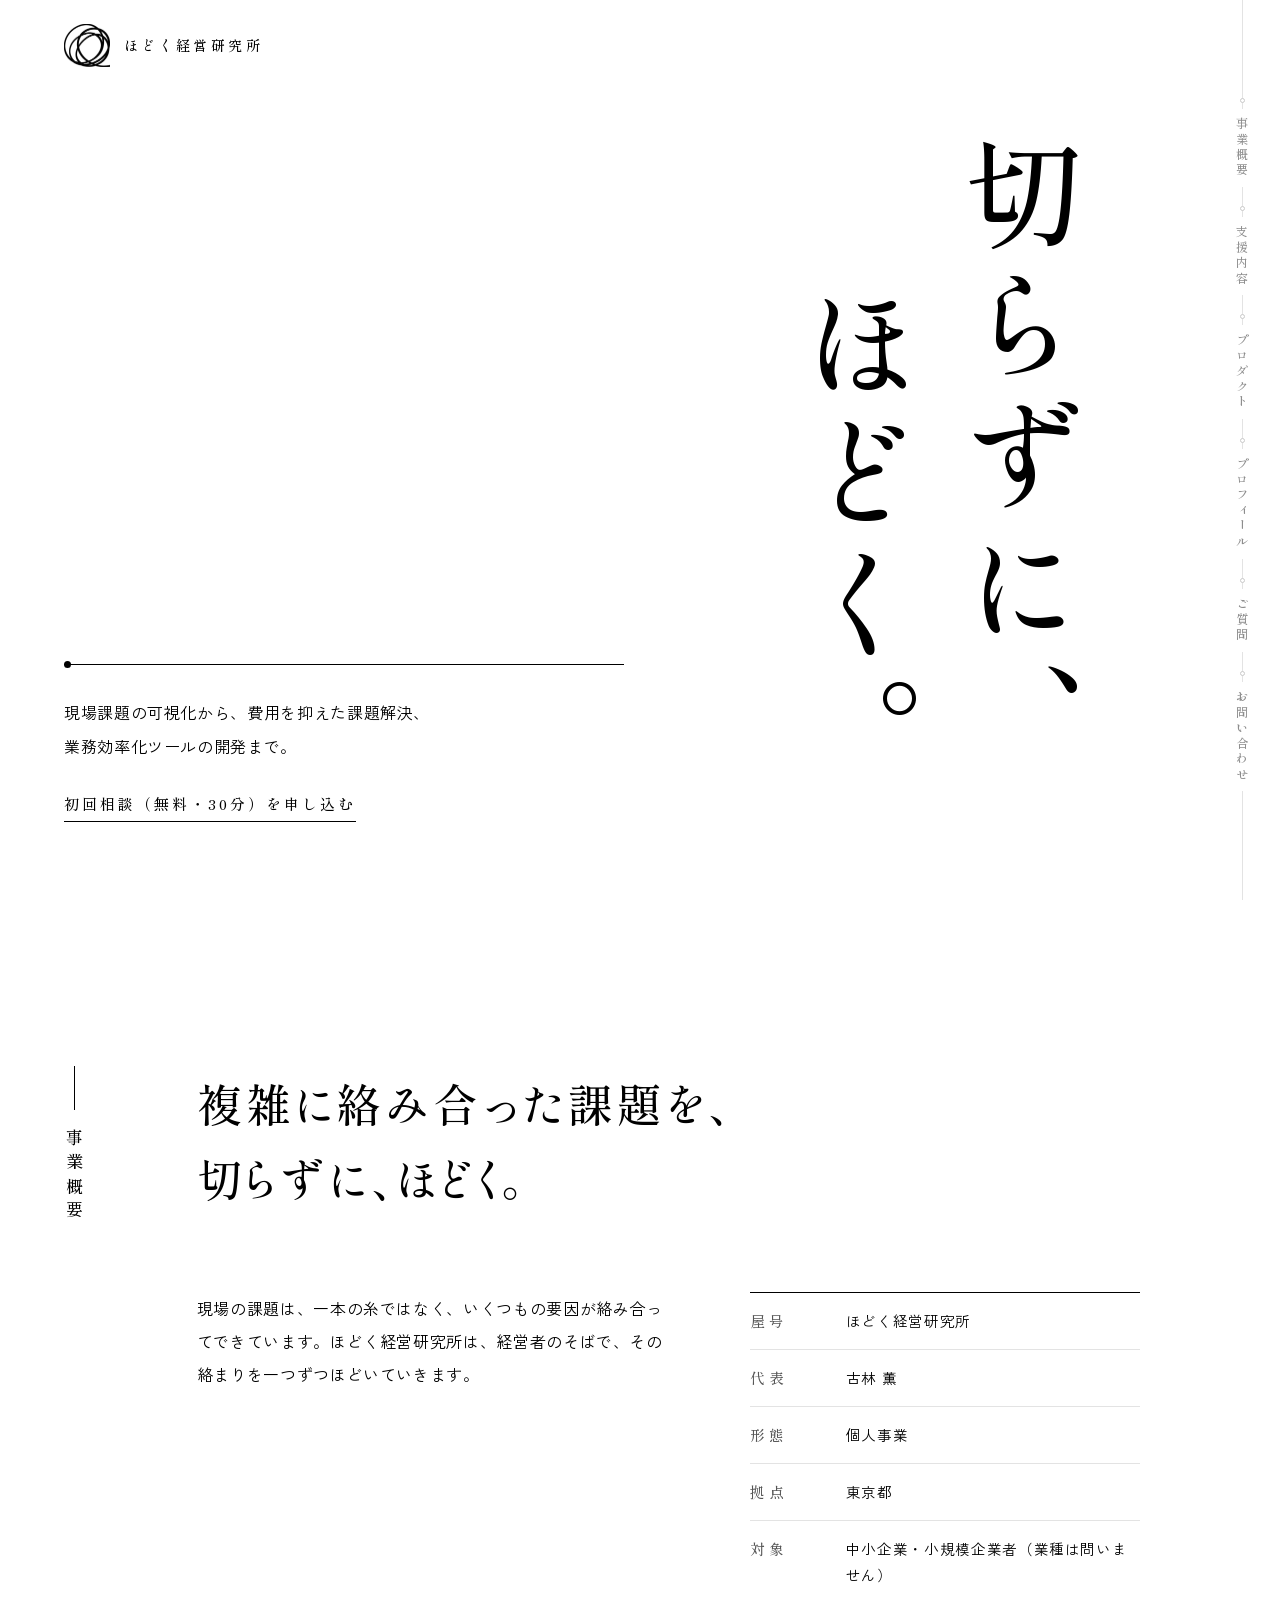
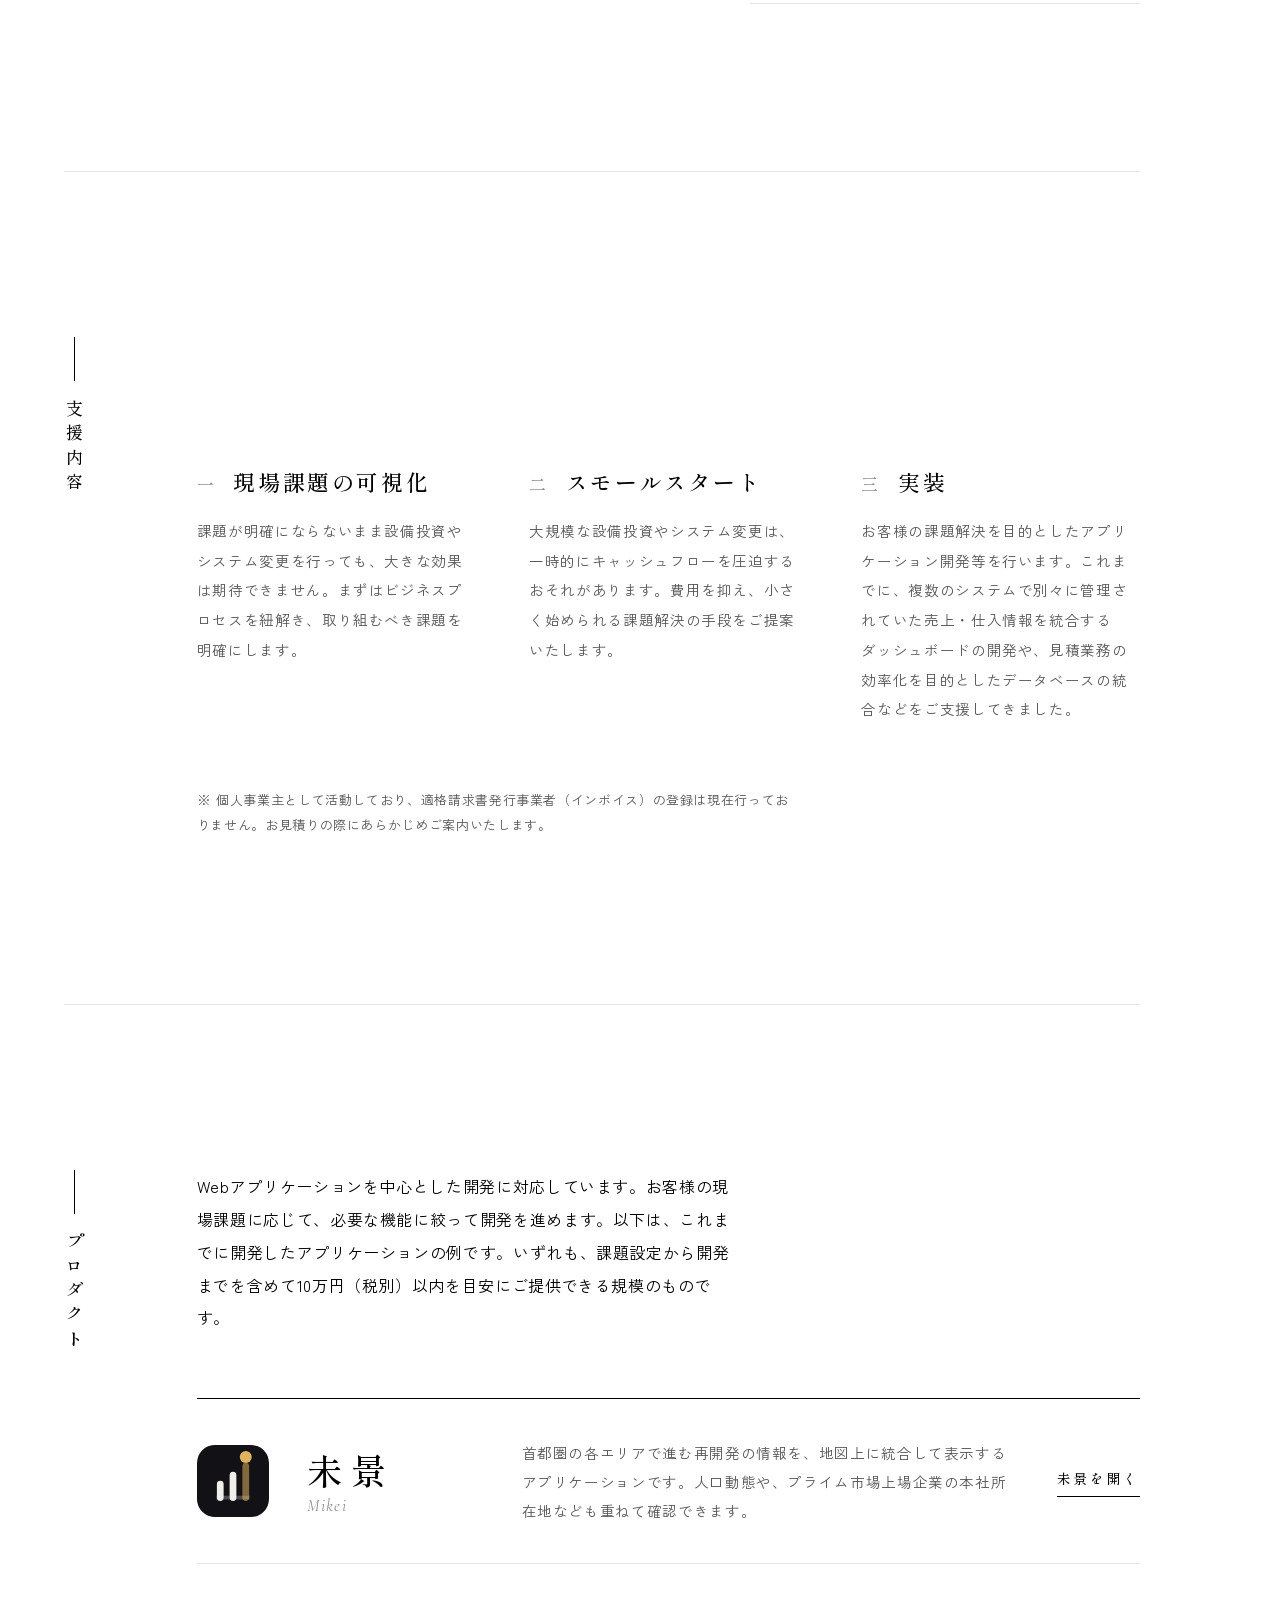
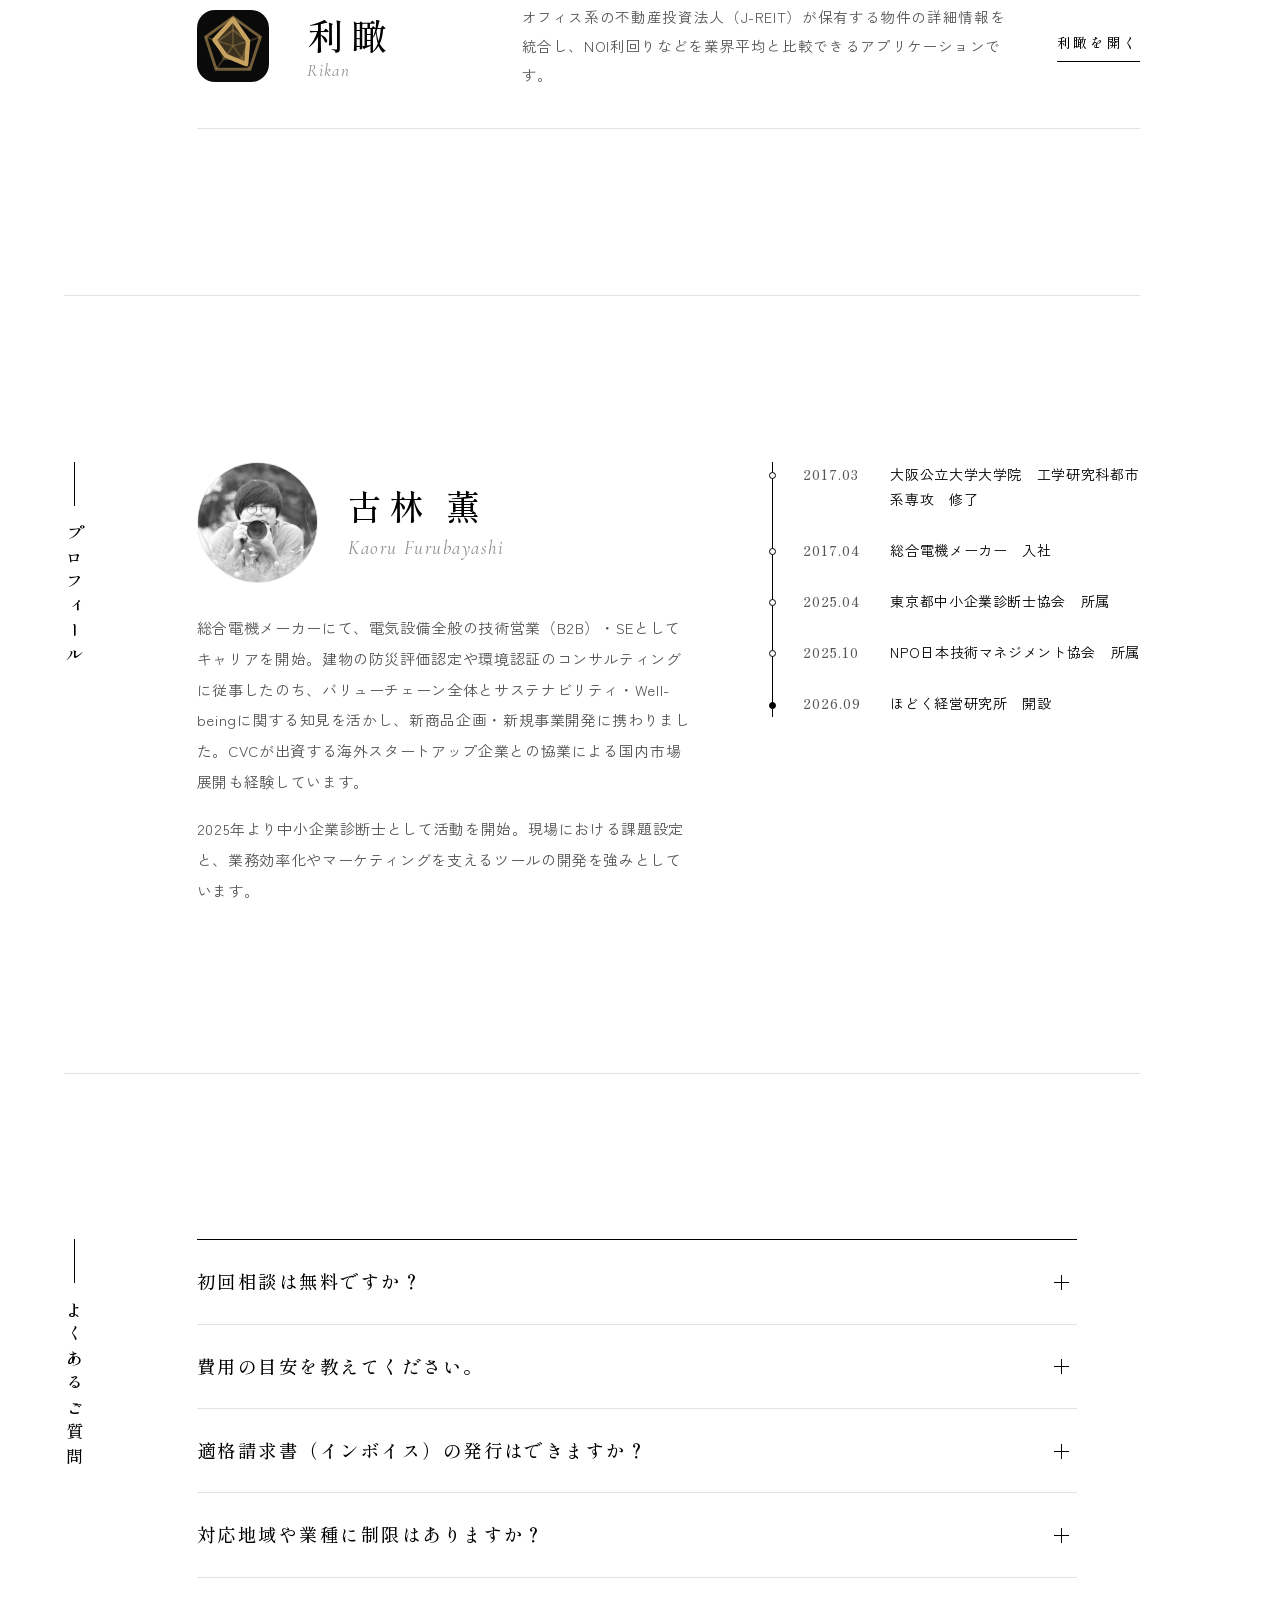
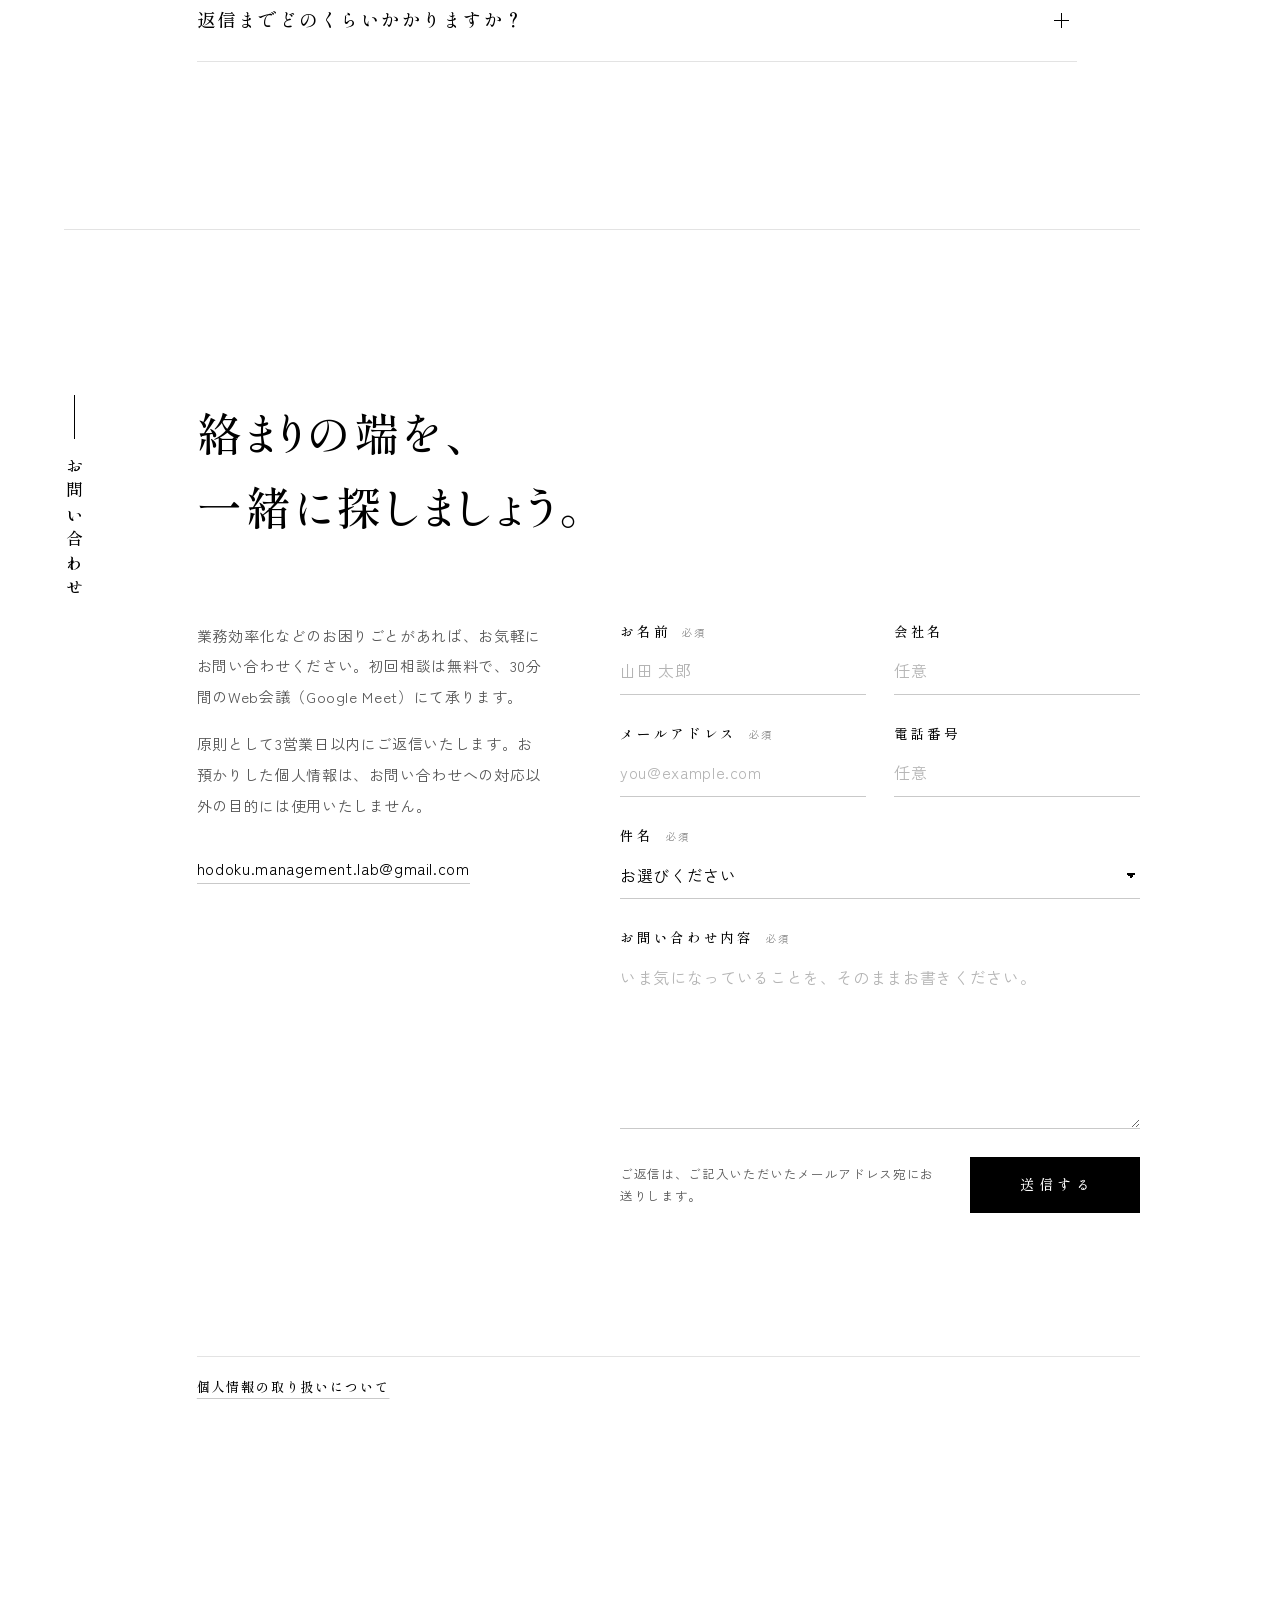
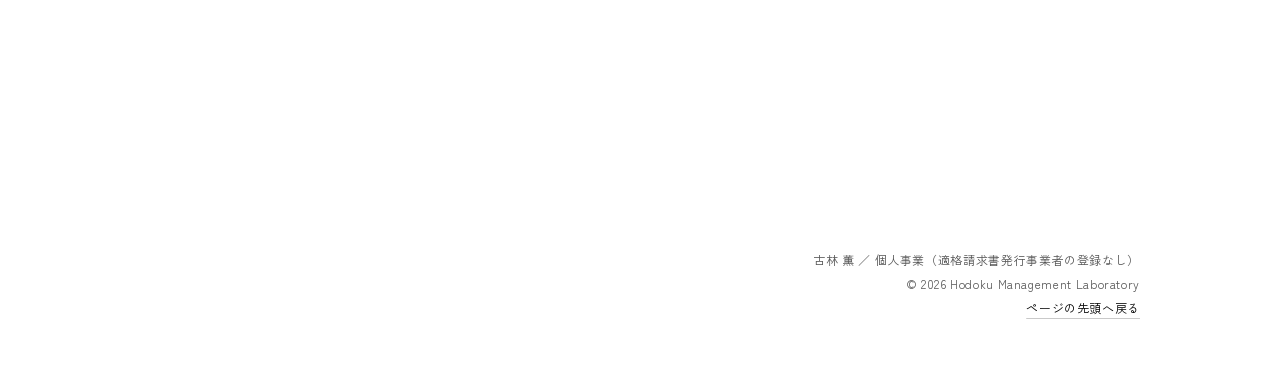
==== commit f72598ed: "Add files via upload" ====
--- a/index.html
+++ b/index.html
@@ -41,8 +41,8 @@
 
 <link rel="preload" href="assets/fonts/shippori-mincho-500-core.woff2" as="font" type="font/woff2" crossorigin>
 <link rel="preload" href="assets/fonts/zen-kaku-gothic-new-400-core.woff2" as="font" type="font/woff2" crossorigin>
-<link rel="stylesheet" href="assets/css/site.css?v=20261114-2">
-<script src="assets/js/app.js?v=20261114-2" defer></script>
+<link rel="stylesheet" href="assets/css/site.css?v=20261114-4">
+<script src="assets/js/app.js?v=20261114-4" defer></script>
 
 <script type="application/ld+json">
 {
@@ -152,35 +152,16 @@
 
 <main id="top">
 
-<!-- ===================== 冒頭：絡まった糸が、ひとりでにほどける ===================== -->
-<section class="hero" id="hero" aria-label="現場の課題は、絡み合っている。切らずに、ほどく。">
-  <div class="hero__stage">
-    <canvas class="hero__canvas" id="thread" role="img" aria-label="絡み合った一本の糸が、切れることなくゆっくりほどけて、まっすぐな一本の線になる。"></canvas>
-    <noscript><img class="hero__fallback" src="assets/img/lockup.png" width="880" height="540" alt="ほどく経営研究所 — 切らずに、ほどく。"></noscript>
-
-    <!-- 絡まりに添える「現場の課題」の例。文言はここを書き換えるだけで変わります（スマホでは先頭4つを表示） -->
-    <ul class="issues" id="issues" aria-label="現場でよく聞く課題の例">
-      <li>売上と仕入が別管理</li>
-      <li>見積に時間がかかる</li>
-      <li>同じ数字を二度入力</li>
-      <li>担当者しか分からない</li>
-      <li>紙とExcelの往復</li>
-      <li>何から手をつけるか</li>
-    </ul>
-
-    <!-- ほどけた一本の線に並ぶ、三つの手順（支援内容へ） -->
-    <ol class="hero__steps" id="heroSteps" aria-label="ほどく手順">
-      <li><a href="#services"><span class="hero__step-n">一</span>現場課題の可視化</a></li>
-      <li><a href="#services"><span class="hero__step-n">二</span>スモールスタート</a></li>
-      <li><a href="#services"><span class="hero__step-n">三</span>実装</a></li>
-    </ol>
-
-    <h1 class="hero__h1">
-      <span class="hero__l1" id="heroL1">現場の課題は、絡み合っている。</span>
-      <span class="hero__l2" id="heroL2"><span>切</span><span>ら</span><span>ず</span><span>に</span><span>、</span><span>ほ</span><span>ど</span><span>く</span><span>。</span></span>
-    </h1>
-
-    <button class="hero__replay" id="heroReplay" type="button">もう一度、ほどく</button>
+<!-- ===================== 冒頭：言葉だけで始める ===================== -->
+<section class="hero" id="hero" aria-labelledby="h-hero">
+  <h1 class="hero__h1" id="h-hero" aria-label="切らずに、ほどく。">
+    <span class="hero__col" aria-hidden="true"><span>切</span><span>ら</span><span>ず</span><span>に</span><span>、</span></span>
+    <span class="hero__col" aria-hidden="true"><span>ほ</span><span>ど</span><span>く</span><span>。</span></span>
+  </h1>
+  <div class="hero__foot">
+    <span class="hero__line" aria-hidden="true"></span>
+    <p class="hero__lead">現場課題の可視化から、費用を抑えた課題解決、業務効率化ツールの開発まで。</p>
+    <p class="hero__cta"><a href="#contact">初回相談（無料・30分）を申し込む</a></p>
   </div>
 </section>
 
--- a/assets/css/site.css
+++ b/assets/css/site.css
@@ -5,14 +5,14 @@
 @font-face{font-family:"Shippori Mincho";font-style:normal;font-weight:400 500;font-display:swap;src:url("../fonts/shippori-mincho-500-ext4.woff2") format("woff2");unicode-range:U+6A00-77FF}
 @font-face{font-family:"Shippori Mincho";font-style:normal;font-weight:400 500;font-display:swap;src:url("../fonts/shippori-mincho-500-ext5.woff2") format("woff2");unicode-range:U+7800-86FF}
 @font-face{font-family:"Shippori Mincho";font-style:normal;font-weight:400 500;font-display:swap;src:url("../fonts/shippori-mincho-500-ext6.woff2") format("woff2");unicode-range:U+8700-9FFF}
-@font-face{font-family:"Shippori Mincho";font-style:normal;font-weight:400 500;font-display:swap;src:url("../fonts/shippori-mincho-500-core.woff2") format("woff2");unicode-range:U+20-7E,U+A7-A9,U+B0-B1,U+B4,U+D7,U+F7,U+2010,U+2013-2015,U+2018-2019,U+201C-201D,U+2025-2026,U+2032-2033,U+203B,U+2190-2193,U+25A0-25A1,U+25B2-25B3,U+25BC-25BD,U+25C6-25C7,U+25CB,U+25CE-25CF,U+2605-2606,U+2640,U+2642,U+3000-3003,U+3005-3012,U+3014-3015,U+3041-3096,U+309B-309E,U+30A1-30FE,U+4E00,U+4E03,U+4E07,U+4E09-4E0B,U+4E0D,U+4E21,U+4E26,U+4E2D,U+4E38,U+4E3B,U+4E5D,U+4E86,U+4E88,U+4E8B-4E8C,U+4E94,U+4EAC,U+4EBA,U+4ED5-4ED6,U+4ED8,U+4EDD,U+4EE3-4EE5,U+4EF6,U+4EFB,U+4F01,U+4F1A,U+4F38,U+4F4D-4F4E,U+4F53,U+4F55,U+4F5C,U+4F7F,U+4F8B,U+4F9B,U+4F9D,U+4FA1,U+4FDD,U+4FE1,U+4FEE,U+500B,U+5024,U+5099,U+50CF,U+5143,U+5148,U+5165,U+5168,U+516B-516D,U+5185-5186,U+518D,U+5192,U+51FA,U+5206-5207,U+521D,U+5225,U+5229,U+5236,U+5247,U+524A,U+524D,U+525B,U+5272,U+529B,U+52B9,U+52D5,U+52D9,U+5316,U+533A,U+5341,U+5343,U+5354,U+5370,U+539F,U+53B3,U+53BB,U+53C2,U+53CE,U+53D6-53D7,U+53E3-53E4,U+53EF,U+53F3,U+53F7,U+5404,U+5408,U+540C-540D,U+5411,U+542B,U+544A,U+54C1,U+5546,U+554F,U+55B6,U+56DB,U+56DE,U+56E0,U+56F0,U+56F3,U+56FD,U+570F,U+5727-5728,U+5730,U+5747,U+57DF,U+57F7,U+57FA,U+5831,U+5834,U+5883,U+58A8,U+58EB,U+58F2,U+5909,U+5916,U+5927,U+592A,U+592E,U+59CB,U+5B57-5B58,U+5B66,U+5B89,U+5B9A-5B9B,U+5B9F,U+5BA2,U+5BB9,U+5BC6,U+5BFE,U+5C02,U+5C0F,U+5C11,U+5C4A-5C4B,U+5C55,U+5C5E,U+5C71,U+5DE5-5DE6,U+5E02,U+5E0C,U+5E73-5E74,U+5E83,U+5EA6,U+5EF6,U+5EFA,U+5F0F,U+5F15,U+5F35,U+5F37,U+5F53,U+5F62,U+5F80,U+5F85,U+5F8C,U+5F93,U+5F97,U+5FA1,U+5FA9,U+5FC3,U+5FC5,U+5FDC,U+6027,U+60C5,U+610F,U+614B,U+623B,U+6240,U+624B,U+6271,U+627F-6280,U+6291,U+6295,U+6298,U+629C,U+62C5,U+62E0,U+6301,U+6357,U+63A2,U+63A5,U+63CF-63D0,U+63DB,U+63F4,U+643A,U+652F,U+6539,U+653B,U+6559,U+6570,U+6574,U+6587,U+6599,U+65AD,U+65B0,U+65B9,U+65E5,U+660E,U+6642,U+666F,U+6697,U+66F2,U+66F4,U+66F8,U+66FF-6700,U+6708-6709,U+671B,U+671F,U+672A,U+672C,U+6750,U+6771,U+6790,U+6797,U+679C,U+67A0,U+683C,U+6848,U+696D,U+6982,U+69D8,U+6A21,U+6A2A,U+6A5F,U+6B04,U+6B21,U+6B62-6B63,U+6B74,U+6B8B,U+6BB5,U+6BD4,U+6C17,U+6C42,U+6C7A,U+6CD5,U+6D3B,U+6D77,U+6D88,U+6DF7,U+6DFB,U+6E2C,U+6E96,U+6ED1,U+6F14,U+707D,U+70B9,U+7121,U+7167,U+7269,U+72B6,U+7387,U+73FE,U+7406,U+74B0,U+751F,U+7523,U+7528,U+7530-7531,U+753B,U+754C,U+7565,U+756A,U+7570,U+767A-767B,U+767E,U+7684,U+76EE,U+76F4,U+76F8,U+7701,U+77AC,U+77B0,U+77E5,U+7814,U+78BA,U+793A,U+793E,U+79D1-79D2,U+79FB,U+7A0B,U+7A0E,U+7A2E,U+7A4D,U+7A76,U+7A7A,U+7ACB,U+7AEF,U+7B2C,U+7B46,U+7B49,U+7B54,U+7B56,U+7B97,U+7BA1,U+7C97,U+7CF8,U+7CFB,U+7D10,U+7D19,U+7D30,U+7D44,U+7D4C,U+7D50,U+7D5E,U+7D61,U+7D71,U+7D99-7D9A,U+7DCF,U+7DD2,U+7DDA,U+7E26,U+7F6E,U+8005,U+805E,U+80CC,U+80FD,U+822C,U+82F1,U+85AB,U+884C,U+8853,U+8868,U+88C5,U+88DC,U+8907,U+8981,U+898B,U+898F,U+8996,U+89D2,U+89E3,U+8A00,U+8A02,U+8A08,U+8A18,U+8A2D,U+8A3A,U+8A3C,U+8A55,U+8A66,U+8A71,U+8A73,U+8A8D,U+8AAD,U+8AB2,U+8ABF,U+8AC7,U+8ACB,U+8B1B,U+8B70,U+8C61,U+8CBB-8CBC,U+8CC7,U+8CEA,U+8D77,U+8DE1,U+8DEF,U+8ECC,U+8EFD,U+8F03,U+8F2A,U+8FBC,U+8FD4,U+8FEB,U+9001,U+9014,U+901A,U+901F,U+9023,U+9032,U+9069,U+9078,U+90CE,U+90E8,U+90FD,U+914D,U+91CD,U+9332,U+9577,U+958B,U+9593,U+95A2,U+962A,U+9632,U+9650,U+9662,U+9664,U+967A,U+969B,U+96A0,U+96C6,U+96D1,U+96E2,U+96FB,U+9762,U+9805-9806,U+9808,U+9810,U+982D,U+983C,U+984C,U+98DB,U+9996,U+9A13,U+9AD8,U+FF01,U+FF03-FF06,U+FF08-FF1B,U+FF1D,U+FF1F-FF3D,U+FF41-FF5B,U+FF5D-FF5E,U+FFE5}
+@font-face{font-family:"Shippori Mincho";font-style:normal;font-weight:400 500;font-display:swap;src:url("../fonts/shippori-mincho-500-core.woff2") format("woff2");unicode-range:U+20-7E,U+A7-A9,U+B0-B1,U+B4,U+D7,U+F7,U+2010,U+2013-2015,U+2018-2019,U+201C-201D,U+2025-2026,U+2032-2033,U+203B,U+2190-2193,U+25A0-25A1,U+25B2-25B3,U+25BC-25BD,U+25C6-25C7,U+25CB,U+25CE-25CF,U+2605-2606,U+2640,U+2642,U+3000-3003,U+3005-3012,U+3014-3015,U+3041-3096,U+309B-309E,U+30A1-30FE,U+4E00,U+4E03,U+4E07,U+4E09-4E0B,U+4E0D,U+4E2D,U+4E3B,U+4E5D,U+4E86,U+4E88,U+4E8B-4E8C,U+4E94,U+4EAC,U+4EBA,U+4ED5-4ED6,U+4ED8,U+4EDD,U+4EE3-4EE5,U+4EF6,U+4EFB,U+4F01,U+4F1A,U+4F53,U+4F7F,U+4F8B,U+4F9B,U+4F9D,U+4FA1,U+4FDD,U+4FE1,U+4FEE,U+500B,U+5099,U+50CF,U+5143,U+5148,U+5165,U+5168,U+516B-516D,U+5185-5186,U+518D,U+5192,U+51FA,U+5206-5207,U+521D,U+5225,U+5229,U+5236,U+5247,U+524A,U+524D,U+529B,U+52B9,U+52D5,U+52D9,U+5316,U+5341,U+5343,U+5354,U+5370,U+539F,U+53BB,U+53C2,U+53CE,U+53D6-53D7,U+53E3-53E4,U+53EF,U+53F7,U+5404,U+5408,U+540C-540D,U+542B,U+544A,U+54C1,U+5546,U+554F,U+55B6,U+56DB,U+56DE,U+56E0,U+56F0,U+56F3,U+56FD,U+570F,U+5727-5728,U+5730,U+5747,U+57DF,U+57F7,U+57FA,U+5831,U+5834,U+5883,U+58EB,U+58F2,U+5909,U+5916,U+5927,U+592A,U+59CB,U+5B57,U+5B66,U+5B89,U+5B9A-5B9B,U+5B9F,U+5BA2,U+5BB9,U+5BFE,U+5C02,U+5C0F,U+5C11,U+5C4A-5C4B,U+5C55,U+5C5E,U+5C71,U+5DE5,U+5E02,U+5E0C,U+5E73-5E74,U+5E83,U+5EA6,U+5EFA,U+5F0F,U+5F15,U+5F37,U+5F53,U+5F62,U+5F85,U+5F8C,U+5F93,U+5F97,U+5FA1,U+5FC3,U+5FC5,U+5FDC,U+6027,U+60C5,U+610F,U+614B,U+623B,U+6240,U+624B,U+6271,U+627F-6280,U+6291,U+6295,U+62E0,U+6357,U+63A2,U+63A5,U+63CF-63D0,U+63F4,U+643A,U+652F,U+6539,U+653B,U+6559,U+6570,U+6574,U+6587,U+6599,U+65AD,U+65B0,U+65B9,U+65E5,U+660E,U+6642,U+666F,U+6697,U+66F4,U+66F8,U+66FF,U+6708-6709,U+671B,U+671F,U+672A,U+672C,U+6750,U+6771,U+6790,U+6797,U+679C,U+683C,U+6848,U+696D,U+6982,U+69D8,U+6A21,U+6A5F,U+6B04,U+6B21,U+6B63,U+6B74,U+6B8B,U+6BB5,U+6BD4,U+6C17,U+6C42,U+6C7A,U+6CD5,U+6D3B,U+6D77,U+6DF7,U+6E96,U+6F14,U+707D,U+70B9,U+7121,U+7167,U+7269,U+7387,U+73FE,U+7406,U+74B0,U+7523,U+7528,U+7530-7531,U+7533,U+753B,U+754C,U+7565,U+756A,U+7570,U+767A-767B,U+767E,U+7684,U+76EE,U+76F4,U+76F8,U+7701,U+77B0,U+77E5,U+7814,U+78BA,U+793A,U+793E,U+79D1,U+79FB,U+7A0B,U+7A0E,U+7A2E,U+7A4D,U+7A76,U+7A7A,U+7ACB,U+7AEF,U+7B2C,U+7B46,U+7B49,U+7B54,U+7B56,U+7BA1,U+7CF8,U+7CFB,U+7D10,U+7D30,U+7D44,U+7D4C,U+7D5E,U+7D61,U+7D71,U+7D99-7D9A,U+7DCF,U+7DD2,U+7DDA,U+8005,U+80FD,U+822C,U+82F1,U+8449,U+85AB,U+884C,U+8853,U+8868,U+88C5,U+8907,U+8981,U+898B,U+898F,U+8996,U+89E3,U+8A00,U+8A02,U+8A18,U+8A2D,U+8A3A,U+8A3C,U+8A55,U+8A66,U+8A71,U+8A73,U+8A8D,U+8AAD,U+8AB2,U+8ABF,U+8AC7,U+8ACB,U+8B1B,U+8B70,U+8C61,U+8CBB-8CBC,U+8CC7,U+8CEA,U+8DEF,U+8EFD,U+8F03,U+8FBC,U+8FD4,U+8FEB,U+9001,U+901A,U+901F,U+9023,U+9032,U+9069,U+9078,U+90CE,U+90E8,U+90FD,U+91CD,U+9332,U+958B,U+9593,U+95A2,U+962A,U+9632,U+9650,U+9662,U+9664,U+967A,U+969B,U+96A0,U+96C6,U+96D1,U+96FB,U+9805,U+9808,U+9810,U+982D,U+983C,U+984C,U+9996,U+9A13,U+FF01,U+FF03-FF06,U+FF08-FF1B,U+FF1D,U+FF1F-FF3D,U+FF41-FF5B,U+FF5D-FF5E,U+FFE5}
 @font-face{font-family:"Zen Kaku Gothic New";font-style:normal;font-weight:400;font-display:swap;src:url("../fonts/zen-kaku-gothic-new-400-ext1.woff2") format("woff2");unicode-range:U+4E00-55FF}
 @font-face{font-family:"Zen Kaku Gothic New";font-style:normal;font-weight:400;font-display:swap;src:url("../fonts/zen-kaku-gothic-new-400-ext2.woff2") format("woff2");unicode-range:U+5600-5FFF}
 @font-face{font-family:"Zen Kaku Gothic New";font-style:normal;font-weight:400;font-display:swap;src:url("../fonts/zen-kaku-gothic-new-400-ext3.woff2") format("woff2");unicode-range:U+6000-69FF}
 @font-face{font-family:"Zen Kaku Gothic New";font-style:normal;font-weight:400;font-display:swap;src:url("../fonts/zen-kaku-gothic-new-400-ext4.woff2") format("woff2");unicode-range:U+6A00-77FF}
 @font-face{font-family:"Zen Kaku Gothic New";font-style:normal;font-weight:400;font-display:swap;src:url("../fonts/zen-kaku-gothic-new-400-ext5.woff2") format("woff2");unicode-range:U+7800-86FF}
 @font-face{font-family:"Zen Kaku Gothic New";font-style:normal;font-weight:400;font-display:swap;src:url("../fonts/zen-kaku-gothic-new-400-ext6.woff2") format("woff2");unicode-range:U+8700-9FFF}
-@font-face{font-family:"Zen Kaku Gothic New";font-style:normal;font-weight:400;font-display:swap;src:url("../fonts/zen-kaku-gothic-new-400-core.woff2") format("woff2");unicode-range:U+20-7E,U+A7-A9,U+B0-B1,U+B4,U+D7,U+F7,U+2010,U+2013-2014,U+2018-2019,U+201C-201D,U+2025-2026,U+203B,U+2103,U+2190-2193,U+221E,U+2234,U+2260,U+2266-2267,U+2500,U+25A0-25A1,U+25B2-25B3,U+25BC-25BD,U+25C6-25C7,U+25CB,U+25CE-25CF,U+2605-2606,U+2640,U+2642,U+3000-3003,U+3005-3012,U+3014-3015,U+3041-3094,U+309B-309E,U+30A1-30FE,U+4E00,U+4E03,U+4E07,U+4E09-4E0B,U+4E0D,U+4E21,U+4E26,U+4E2D,U+4E38,U+4E3B,U+4E5D,U+4E86,U+4E88,U+4E8B-4E8C,U+4E94,U+4EAC,U+4EBA,U+4ED5-4ED6,U+4ED8,U+4EDD,U+4EE3-4EE5,U+4EF6,U+4EFB,U+4F01,U+4F1A,U+4F38,U+4F4D-4F4E,U+4F53,U+4F55,U+4F5C,U+4F7F,U+4F8B,U+4F9B,U+4F9D,U+4FA1,U+4FDD,U+4FE1,U+4FEE,U+500B,U+5024,U+5099,U+50CF,U+5143,U+5148,U+5165,U+5168,U+516B-516D,U+5185-5186,U+518D,U+5192,U+51FA,U+5206-5207,U+521D,U+5225,U+5229,U+5236,U+5247,U+524A,U+524D,U+525B,U+5272,U+529B,U+52B9,U+52D5,U+52D9,U+5316,U+533A,U+5341,U+5343,U+5354,U+5370,U+539F,U+53B3,U+53BB,U+53C2,U+53CE,U+53D6-53D7,U+53E3-53E4,U+53EF,U+53F3,U+53F7,U+5404,U+5408,U+540C-540D,U+5411,U+542B,U+544A,U+54C1,U+5546,U+554F,U+55B6,U+56DB,U+56DE,U+56E0,U+56F0,U+56F3,U+56FD,U+570F,U+5727-5728,U+5730,U+5747,U+57DF,U+57F7,U+57FA,U+5831,U+5834,U+5883,U+58A8,U+58EB,U+58F2,U+5909,U+5916,U+5927,U+592A,U+592E,U+59CB,U+5B57-5B58,U+5B66,U+5B89,U+5B9A-5B9B,U+5B9F,U+5BA2,U+5BB9,U+5BC6,U+5BFE,U+5C02,U+5C0F,U+5C11,U+5C4A-5C4B,U+5C55,U+5C5E,U+5C71,U+5DE5-5DE6,U+5E02,U+5E0C,U+5E73-5E74,U+5E83,U+5EA6,U+5EF6,U+5EFA,U+5F0F,U+5F15,U+5F35,U+5F37,U+5F53,U+5F62,U+5F80,U+5F85,U+5F8C,U+5F93,U+5F97,U+5FA1,U+5FA9,U+5FC3,U+5FC5,U+5FDC,U+6027,U+60C5,U+610F,U+614B,U+623B,U+6240,U+624B,U+6271,U+627F-6280,U+6291,U+6295,U+6298,U+629C,U+62C5,U+62E0,U+6301,U+6357,U+63A2,U+63A5,U+63CF-63D0,U+63DB,U+63F4,U+643A,U+652F,U+6539,U+653B,U+6559,U+6570,U+6574,U+6587,U+6599,U+65AD,U+65B0,U+65B9,U+65E5,U+660E,U+6642,U+666F,U+6697,U+66F2,U+66F4,U+66F8,U+66FF-6700,U+6708-6709,U+671B,U+671F,U+672A,U+672C,U+6750,U+6771,U+6790,U+6797,U+679C,U+67A0,U+683C,U+6848,U+696D,U+6982,U+69D8,U+6A21,U+6A2A,U+6A5F,U+6B04,U+6B21,U+6B62-6B63,U+6B74,U+6B8B,U+6BB5,U+6BD4,U+6C17,U+6C42,U+6C7A,U+6CD5,U+6D3B,U+6D77,U+6D88,U+6DF7,U+6DFB,U+6E2C,U+6E96,U+6ED1,U+6F14,U+707D,U+70B9,U+7121,U+7167,U+7269,U+72B6,U+7387,U+73FE,U+7406,U+74B0,U+751F,U+7523,U+7528,U+7530-7531,U+753B,U+754C,U+7565,U+756A,U+7570,U+767A-767B,U+767E,U+7684,U+76EE,U+76F4,U+76F8,U+7701,U+77AC,U+77B0,U+77E5,U+7814,U+78BA,U+793A,U+793E,U+79D1-79D2,U+79FB,U+7A0B,U+7A0E,U+7A2E,U+7A4D,U+7A76,U+7A7A,U+7ACB,U+7AEF,U+7B2C,U+7B46,U+7B49,U+7B54,U+7B56,U+7B97,U+7BA1,U+7C97,U+7CF8,U+7CFB,U+7D10,U+7D19,U+7D30,U+7D44,U+7D4C,U+7D50,U+7D5E,U+7D61,U+7D71,U+7D99-7D9A,U+7DCF,U+7DD2,U+7DDA,U+7E26,U+7F6E,U+8005,U+805E,U+80CC,U+80FD,U+822C,U+82F1,U+85AB,U+884C,U+8853,U+8868,U+88C5,U+88DC,U+8907,U+8981,U+898B,U+898F,U+8996,U+89D2,U+89E3,U+8A00,U+8A02,U+8A08,U+8A18,U+8A2D,U+8A3A,U+8A3C,U+8A55,U+8A66,U+8A71,U+8A73,U+8A8D,U+8AAD,U+8AB2,U+8ABF,U+8AC7,U+8ACB,U+8B1B,U+8B70,U+8C61,U+8CBB-8CBC,U+8CC7,U+8CEA,U+8D77,U+8DE1,U+8DEF,U+8ECC,U+8EFD,U+8F03,U+8F2A,U+8FBC,U+8FD4,U+8FEB,U+9001,U+9014,U+901A,U+901F,U+9023,U+9032,U+9069,U+9078,U+90CE,U+90E8,U+90FD,U+914D,U+91CD,U+9332,U+9577,U+958B,U+9593,U+95A2,U+962A,U+9632,U+9650,U+9662,U+9664,U+967A,U+969B,U+96A0,U+96C6,U+96D1,U+96E2,U+96FB,U+9762,U+9805-9806,U+9808,U+9810,U+982D,U+983C,U+984C,U+98DB,U+9996,U+9A13,U+9AD8,U+FF01-FF03,U+FF05-FF0C,U+FF0E-FF5D,U+FFE3,U+FFE5}
+@font-face{font-family:"Zen Kaku Gothic New";font-style:normal;font-weight:400;font-display:swap;src:url("../fonts/zen-kaku-gothic-new-400-core.woff2") format("woff2");unicode-range:U+20-7E,U+A7-A9,U+B0-B1,U+B4,U+D7,U+F7,U+2010,U+2013-2014,U+2018-2019,U+201C-201D,U+2025-2026,U+203B,U+2103,U+2190-2193,U+221E,U+2234,U+2260,U+2266-2267,U+2500,U+25A0-25A1,U+25B2-25B3,U+25BC-25BD,U+25C6-25C7,U+25CB,U+25CE-25CF,U+2605-2606,U+2640,U+2642,U+3000-3003,U+3005-3012,U+3014-3015,U+3041-3094,U+309B-309E,U+30A1-30FE,U+4E00,U+4E03,U+4E07,U+4E09-4E0B,U+4E0D,U+4E2D,U+4E3B,U+4E5D,U+4E86,U+4E88,U+4E8B-4E8C,U+4E94,U+4EAC,U+4EBA,U+4ED5-4ED6,U+4ED8,U+4EDD,U+4EE3-4EE5,U+4EF6,U+4EFB,U+4F01,U+4F1A,U+4F53,U+4F7F,U+4F8B,U+4F9B,U+4F9D,U+4FA1,U+4FDD,U+4FE1,U+4FEE,U+500B,U+5099,U+50CF,U+5143,U+5148,U+5165,U+5168,U+516B-516D,U+5185-5186,U+518D,U+5192,U+51FA,U+5206-5207,U+521D,U+5225,U+5229,U+5236,U+5247,U+524A,U+524D,U+529B,U+52B9,U+52D5,U+52D9,U+5316,U+5341,U+5343,U+5354,U+5370,U+539F,U+53BB,U+53C2,U+53CE,U+53D6-53D7,U+53E3-53E4,U+53EF,U+53F7,U+5404,U+5408,U+540C-540D,U+542B,U+544A,U+54C1,U+5546,U+554F,U+55B6,U+56DB,U+56DE,U+56E0,U+56F0,U+56F3,U+56FD,U+570F,U+5727-5728,U+5730,U+5747,U+57DF,U+57F7,U+57FA,U+5831,U+5834,U+5883,U+58EB,U+58F2,U+5909,U+5916,U+5927,U+592A,U+59CB,U+5B57,U+5B66,U+5B89,U+5B9A-5B9B,U+5B9F,U+5BA2,U+5BB9,U+5BFE,U+5C02,U+5C0F,U+5C11,U+5C4A-5C4B,U+5C55,U+5C5E,U+5C71,U+5DE5,U+5E02,U+5E0C,U+5E73-5E74,U+5E83,U+5EA6,U+5EFA,U+5F0F,U+5F15,U+5F37,U+5F53,U+5F62,U+5F85,U+5F8C,U+5F93,U+5F97,U+5FA1,U+5FC3,U+5FC5,U+5FDC,U+6027,U+60C5,U+610F,U+614B,U+623B,U+6240,U+624B,U+6271,U+627F-6280,U+6291,U+6295,U+62E0,U+6357,U+63A2,U+63A5,U+63CF-63D0,U+63F4,U+643A,U+652F,U+6539,U+653B,U+6559,U+6570,U+6574,U+6587,U+6599,U+65AD,U+65B0,U+65B9,U+65E5,U+660E,U+6642,U+666F,U+6697,U+66F4,U+66F8,U+66FF,U+6708-6709,U+671B,U+671F,U+672A,U+672C,U+6750,U+6771,U+6790,U+6797,U+679C,U+683C,U+6848,U+696D,U+6982,U+69D8,U+6A21,U+6A5F,U+6B04,U+6B21,U+6B63,U+6B74,U+6B8B,U+6BB5,U+6BD4,U+6C17,U+6C42,U+6C7A,U+6CD5,U+6D3B,U+6D77,U+6DF7,U+6E96,U+6F14,U+707D,U+70B9,U+7121,U+7167,U+7269,U+7387,U+73FE,U+7406,U+74B0,U+7523,U+7528,U+7530-7531,U+7533,U+753B,U+754C,U+7565,U+756A,U+7570,U+767A-767B,U+767E,U+7684,U+76EE,U+76F4,U+76F8,U+7701,U+77B0,U+77E5,U+7814,U+78BA,U+793A,U+793E,U+79D1,U+79FB,U+7A0B,U+7A0E,U+7A2E,U+7A4D,U+7A76,U+7A7A,U+7ACB,U+7AEF,U+7B2C,U+7B46,U+7B49,U+7B54,U+7B56,U+7BA1,U+7CF8,U+7CFB,U+7D10,U+7D30,U+7D44,U+7D4C,U+7D5E,U+7D61,U+7D71,U+7D99-7D9A,U+7DCF,U+7DD2,U+7DDA,U+8005,U+80FD,U+822C,U+82F1,U+8449,U+85AB,U+884C,U+8853,U+8868,U+88C5,U+8907,U+8981,U+898B,U+898F,U+8996,U+89E3,U+8A00,U+8A02,U+8A18,U+8A2D,U+8A3A,U+8A3C,U+8A55,U+8A66,U+8A71,U+8A73,U+8A8D,U+8AAD,U+8AB2,U+8ABF,U+8AC7,U+8ACB,U+8B1B,U+8B70,U+8C61,U+8CBB-8CBC,U+8CC7,U+8CEA,U+8DEF,U+8EFD,U+8F03,U+8FBC,U+8FD4,U+8FEB,U+9001,U+901A,U+901F,U+9023,U+9032,U+9069,U+9078,U+90CE,U+90E8,U+90FD,U+91CD,U+9332,U+958B,U+9593,U+95A2,U+962A,U+9632,U+9650,U+9662,U+9664,U+967A,U+969B,U+96A0,U+96C6,U+96D1,U+96FB,U+9805,U+9808,U+9810,U+982D,U+983C,U+984C,U+9996,U+9A13,U+FF01-FF03,U+FF05-FF0C,U+FF0E-FF5D,U+FFE3,U+FFE5}
 @font-face{font-family:"Cormorant Garamond";font-style:italic;font-weight:400;font-display:swap;src:url("../fonts/cormorant-garamond-400-italic.woff2") format("woff2");unicode-range:U+20-7E,U+A0-FF,U+2013-2014,U+2018-2019,U+201C-201D,U+2026}
 
 /* ==========================================================================
@@ -115,49 +115,48 @@
 main{padding-right:var(--toc-w)}
 
 /* ==========================================================================
-   Hero — 絡まった糸が、スクロールでほどける
-   ========================================================================== */
-.hero{position:relative}
-.hero__stage{position:relative;height:100vh;height:100svh;min-height:520px;overflow:hidden}
-.hero__canvas{position:absolute;left:0;top:0;width:100%;height:100%}
-.hero__fallback{position:absolute;left:var(--pad);top:16%;width:min(70%,640px);height:auto}
-
-.issues,.hero__steps{display:none}
-.js .issues,.js .hero__steps{display:block}
-.issues li,.hero__steps li{position:absolute;left:0;top:0;opacity:0;white-space:nowrap;will-change:transform,opacity}
-.issues li{
-  font-size:13.5px;line-height:1.5;letter-spacing:.08em;color:var(--ink-2);pointer-events:none;
-}
-.hero__steps li{text-align:center;pointer-events:none}
-.hero__steps li.is-live{pointer-events:auto}
-.hero__steps a{
-  display:block;padding:6px 10px;font-family:var(--mincho);font-weight:500;font-size:16px;line-height:1.6;letter-spacing:.14em;
-}
-.hero__steps a:hover{text-decoration:underline;text-underline-offset:6px;text-decoration-thickness:1px}
-.hero__step-n{display:block;font-size:13px;color:var(--ink-2);letter-spacing:0}
-
+   Hero — 言葉だけ。縦に組んだ理念と、一本の線
+   ========================================================================== */
+.hero{
+  position:relative;min-height:100vh;min-height:100svh;
+  display:grid;grid-template-columns:minmax(0,1fr) auto;align-items:end;column-gap:clamp(24px,5vw,80px);
+  max-width:1320px;margin:0 auto;
+  padding:clamp(104px,15vh,150px) var(--pad) calc(clamp(40px,8svh,88px) + var(--bar));
+}
 .hero__h1{
-  position:absolute;left:var(--pad);right:calc(var(--toc-w) + var(--pad) + 40px);
-  bottom:calc(clamp(32px,7.5svh,84px) + var(--bar));
-  font-family:var(--mincho);font-weight:500;font-size:clamp(25px,4.5vw,66px);line-height:1.42;letter-spacing:.1em;
-  font-feature-settings:"palt";word-break:auto-phrase;
-}
-.hero__l1,.hero__l2{display:block}
-.hero__l1{transition:color .6s}
-.js .hero__l1.is-past{color:var(--ink-3)}
-.hero__l2 span{transition:color .45s}
-.js .hero__l2 span{color:var(--ghost)}
-.js .hero__l2 span.is-on{color:var(--ink)}
-
-.hero__replay{
-  position:absolute;right:calc(var(--toc-w) + var(--pad));bottom:calc(clamp(32px,7.5svh,84px) + var(--bar));
-  display:none;padding:8px 0 6px;border:0;background:none;cursor:pointer;
-  font-family:var(--mincho);font-size:13px;line-height:1.4;letter-spacing:.24em;color:var(--ink-2);
-  border-bottom:1px solid var(--rule-2);opacity:0;pointer-events:none;transition:opacity .8s,color .3s,border-color .3s;
-}
-.js .hero__replay{display:block}
-.hero__replay.is-ready{opacity:1;pointer-events:auto}
-.hero__replay:hover{color:var(--ink);border-color:var(--ink)}
+  grid-column:2;grid-row:1;align-self:start;justify-self:end;
+  writing-mode:vertical-rl;text-orientation:upright;
+  font-family:var(--mincho);font-weight:500;font-size:min(13.2svh,10.5vw,152px);line-height:1.34;letter-spacing:.1em;white-space:nowrap;
+  margin-right:clamp(0px,3vw,48px);
+}
+.hero__col{display:block}
+.hero__col + .hero__col{padding-top:1.25em}                 /* 二行目を一字半さげて、掛け軸のように組む */
+.hero__col span{display:inline-block;animation:rise 1.1s var(--ease) both}
+.hero__foot{grid-column:1;grid-row:1;align-self:end;max-width:27em;padding-bottom:.4em}
+.hero__line{
+  position:relative;display:block;height:1px;margin-bottom:clamp(22px,3.4vh,36px);background:var(--ink);
+  width:min(46vw,560px);transform-origin:left;animation:draw 1.8s var(--ease) 1.1s both;
+}
+.hero__line::before{content:"";position:absolute;left:0;top:-3px;width:7px;height:7px;border-radius:50%;background:var(--ink)}
+.hero__lead{font-size:clamp(15px,1.25vw,17px);line-height:2.1;word-break:auto-phrase;animation:fade 1.2s ease 1.7s both}
+.hero__cta{margin-top:clamp(18px,2.6vh,28px);animation:fade 1.2s ease 2s both}
+.hero__cta a{
+  display:inline-block;padding-bottom:6px;font-family:var(--mincho);font-weight:500;font-size:15px;line-height:1.6;letter-spacing:.2em;
+  background:linear-gradient(var(--ink),var(--ink)) no-repeat 0 100%/100% 1px;transition:background-size .45s var(--ease);
+}
+.hero__cta a:hover{background-size:0 1px;background-position:100% 100%}
+.hero__col:nth-child(1) span:nth-child(1){animation-delay:0.15s}
+.hero__col:nth-child(1) span:nth-child(2){animation-delay:0.26s}
+.hero__col:nth-child(1) span:nth-child(3){animation-delay:0.37s}
+.hero__col:nth-child(1) span:nth-child(4){animation-delay:0.48s}
+.hero__col:nth-child(1) span:nth-child(5){animation-delay:0.59s}
+.hero__col:nth-child(2) span:nth-child(1){animation-delay:0.70s}
+.hero__col:nth-child(2) span:nth-child(2){animation-delay:0.81s}
+.hero__col:nth-child(2) span:nth-child(3){animation-delay:0.92s}
+.hero__col:nth-child(2) span:nth-child(4){animation-delay:1.03s}
+@keyframes rise{from{opacity:0;transform:translateY(.35em)}to{opacity:1;transform:none}}
+@keyframes draw{from{transform:scaleX(0)}to{transform:scaleX(1)}}
+@keyframes fade{from{opacity:0}to{opacity:1}}
 
 /* ==========================================================================
    Sections — 縦組みの見出しを左の余白に立てる
@@ -352,7 +351,11 @@
   .brand{top:16px}
   .brand__mark{width:38px}
   .brand__name{font-size:13px}
-  .brand::before{width:58px;height:58px;left:-10px}
+  .brand::before{                   /* スマホでは、ロゴの帯を白い紙で受ける（本文と重ならない） */
+    left:calc(var(--pad) * -1);top:-16px;width:100vw;height:70px;border-radius:0;transform:none;
+    background:rgba(255,255,255,.95);-webkit-backdrop-filter:blur(10px);backdrop-filter:blur(10px);
+    border-bottom:1px solid var(--rule);
+  }
 
   /* 目次は画面下のバーへ */
   .toc{
@@ -371,11 +374,10 @@
   }
   .toc__list a::before{top:auto;bottom:7px}
 
-  .hero__h1{right:var(--pad);font-size:clamp(24px,7.2vw,40px);letter-spacing:.08em}
-  .hero__replay{right:var(--pad);font-size:12px}
-  .issues li{font-size:11.5px;letter-spacing:.04em}
-  .issues li:nth-child(n+5){display:none}
-  .hero__steps a{font-size:12px;letter-spacing:.04em;padding:6px 2px}
+  .hero{grid-template-columns:minmax(0,1fr);row-gap:clamp(36px,7vh,64px);padding-top:104px}
+  .hero__h1{grid-column:1;justify-self:end;font-size:min(11.2svh,17.5vw);margin-right:0}
+  .hero__foot{grid-row:2;max-width:none}
+  .hero__line{width:62vw}
 
   .sec{grid-template-columns:minmax(0,1fr);row-gap:44px;padding:clamp(80px,20vw,120px) var(--pad)}
   .sec__title{position:static;writing-mode:horizontal-tb;font-size:15px;letter-spacing:.36em}
@@ -398,25 +400,21 @@
 }
 
 @media (max-height:520px){
-  .hero__stage{min-height:0}
-  .hero__h1{font-size:clamp(18px,5.6vh,26px);line-height:1.4;bottom:calc(14px + var(--bar))}
-  .hero__h1 .hero__l1,.hero__h1 .hero__l2{display:inline}
-  .hero__replay{bottom:calc(14px + var(--bar))}
-  .issues li{font-size:10.5px}
+  .hero{padding-top:84px}
+  .hero__h1{writing-mode:horizontal-tb;font-size:clamp(28px,11vh,48px);justify-self:start;letter-spacing:.14em}
+  .hero__col{display:inline}
+  .hero__col + .hero__col{padding-top:0}
 }
 
 @media (prefers-reduced-motion:reduce){
   html{scroll-behavior:auto}
-  .hero__replay,.js .hero__steps{display:none !important}
   *,*::before,*::after{animation:none !important;transition:none !important}
   .js .step__glyph path{stroke-dashoffset:0}
   .js .footer__line{transform:none}
 }
 @media print{
-  .toc,.hero__replay,.skip,.issues,.hero__steps{display:none !important}
-  .hero__stage{height:auto;min-height:0;padding:120px 0 40px}
-  .hero__h1{position:static}
-  .js .hero__l2 span{color:var(--ink)}
+  .toc,.skip{display:none !important}
+  .hero{min-height:0}
   .js .step__glyph path{stroke-dashoffset:0}
   .js .footer__line{transform:none}
   main{padding-right:0}
